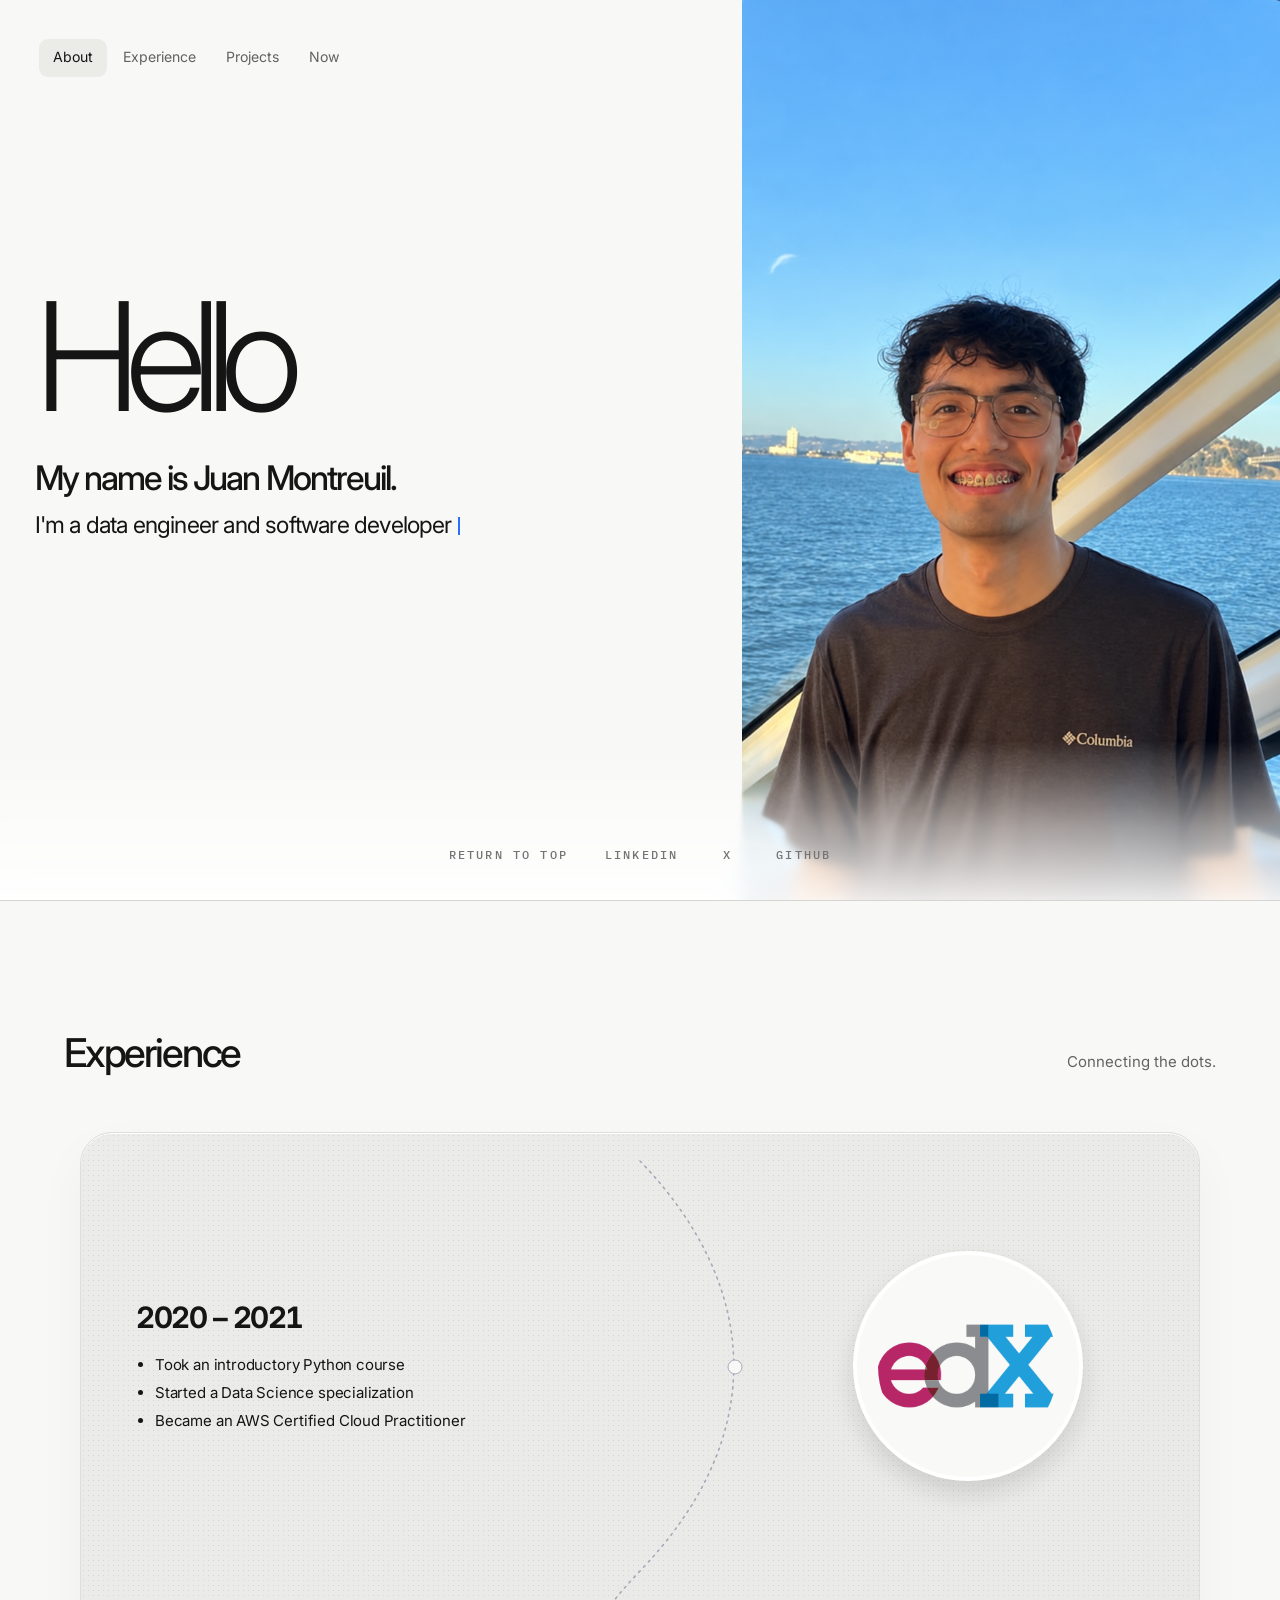
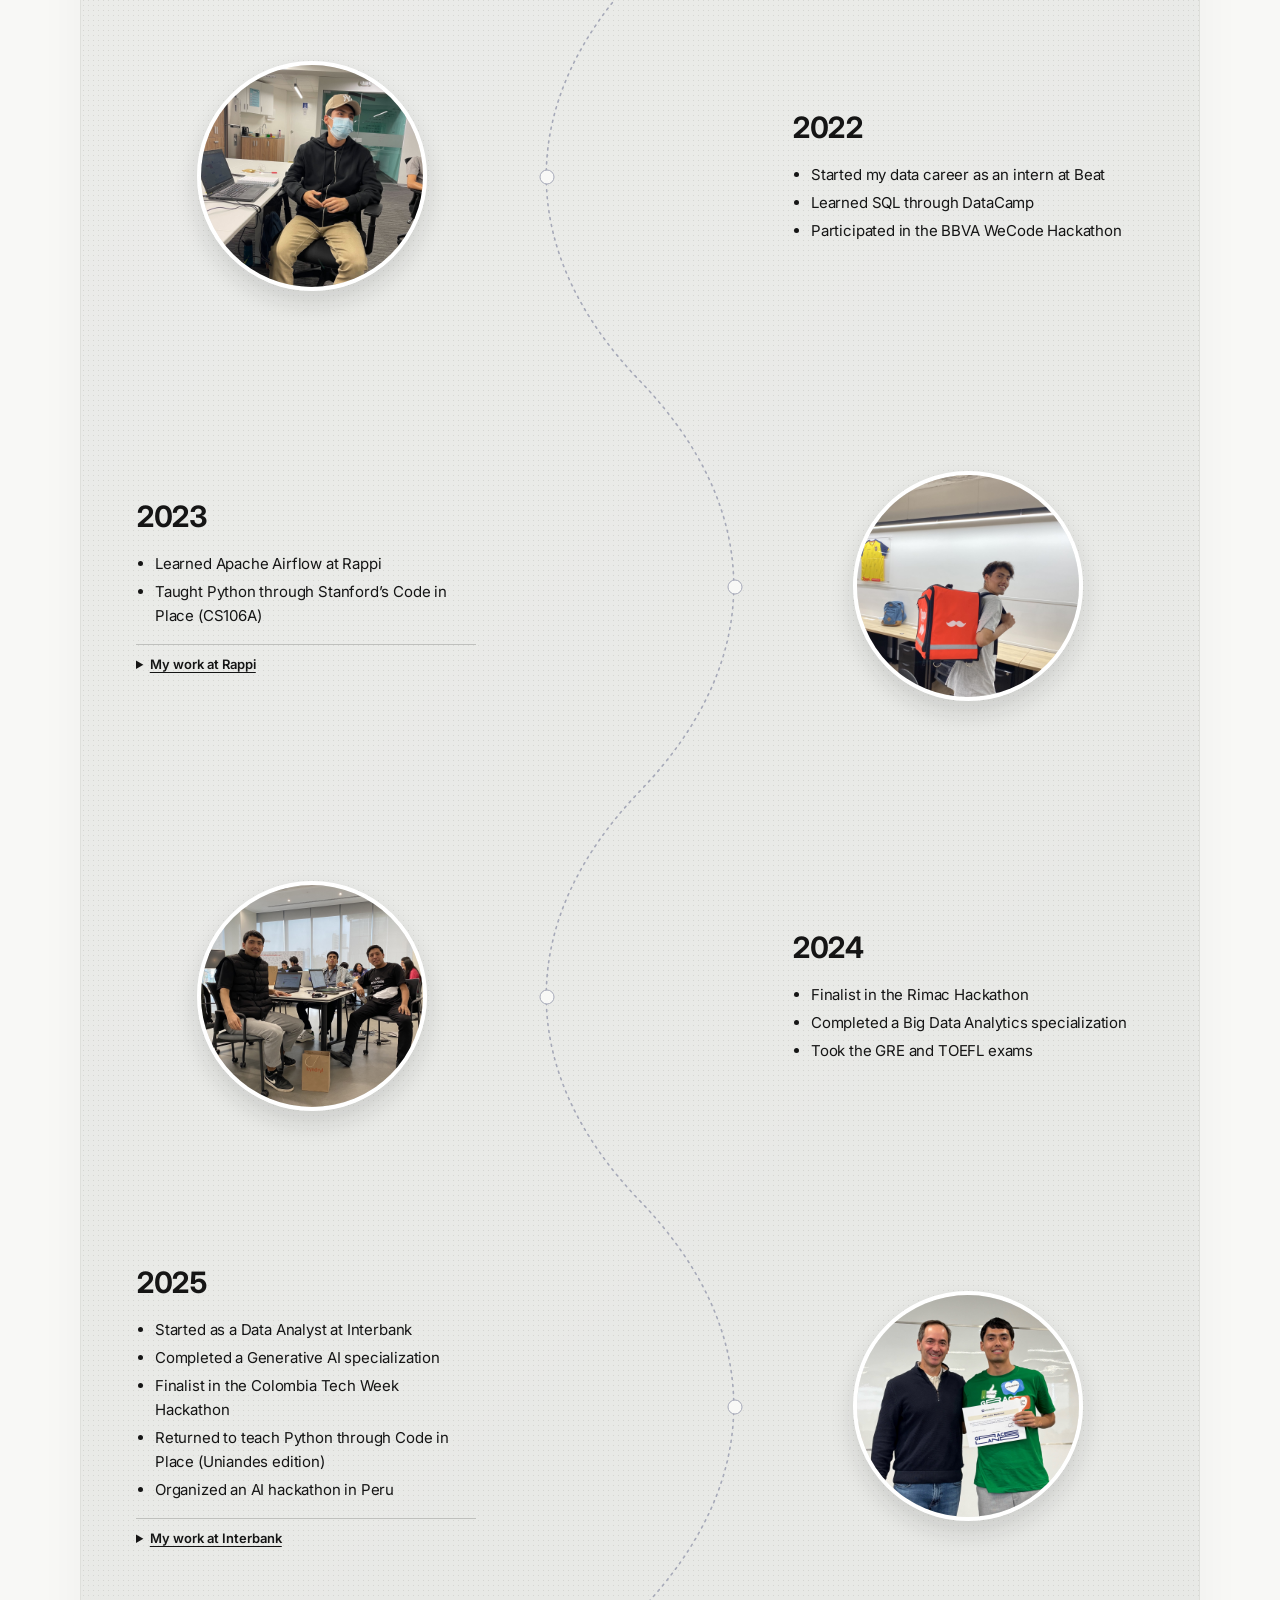
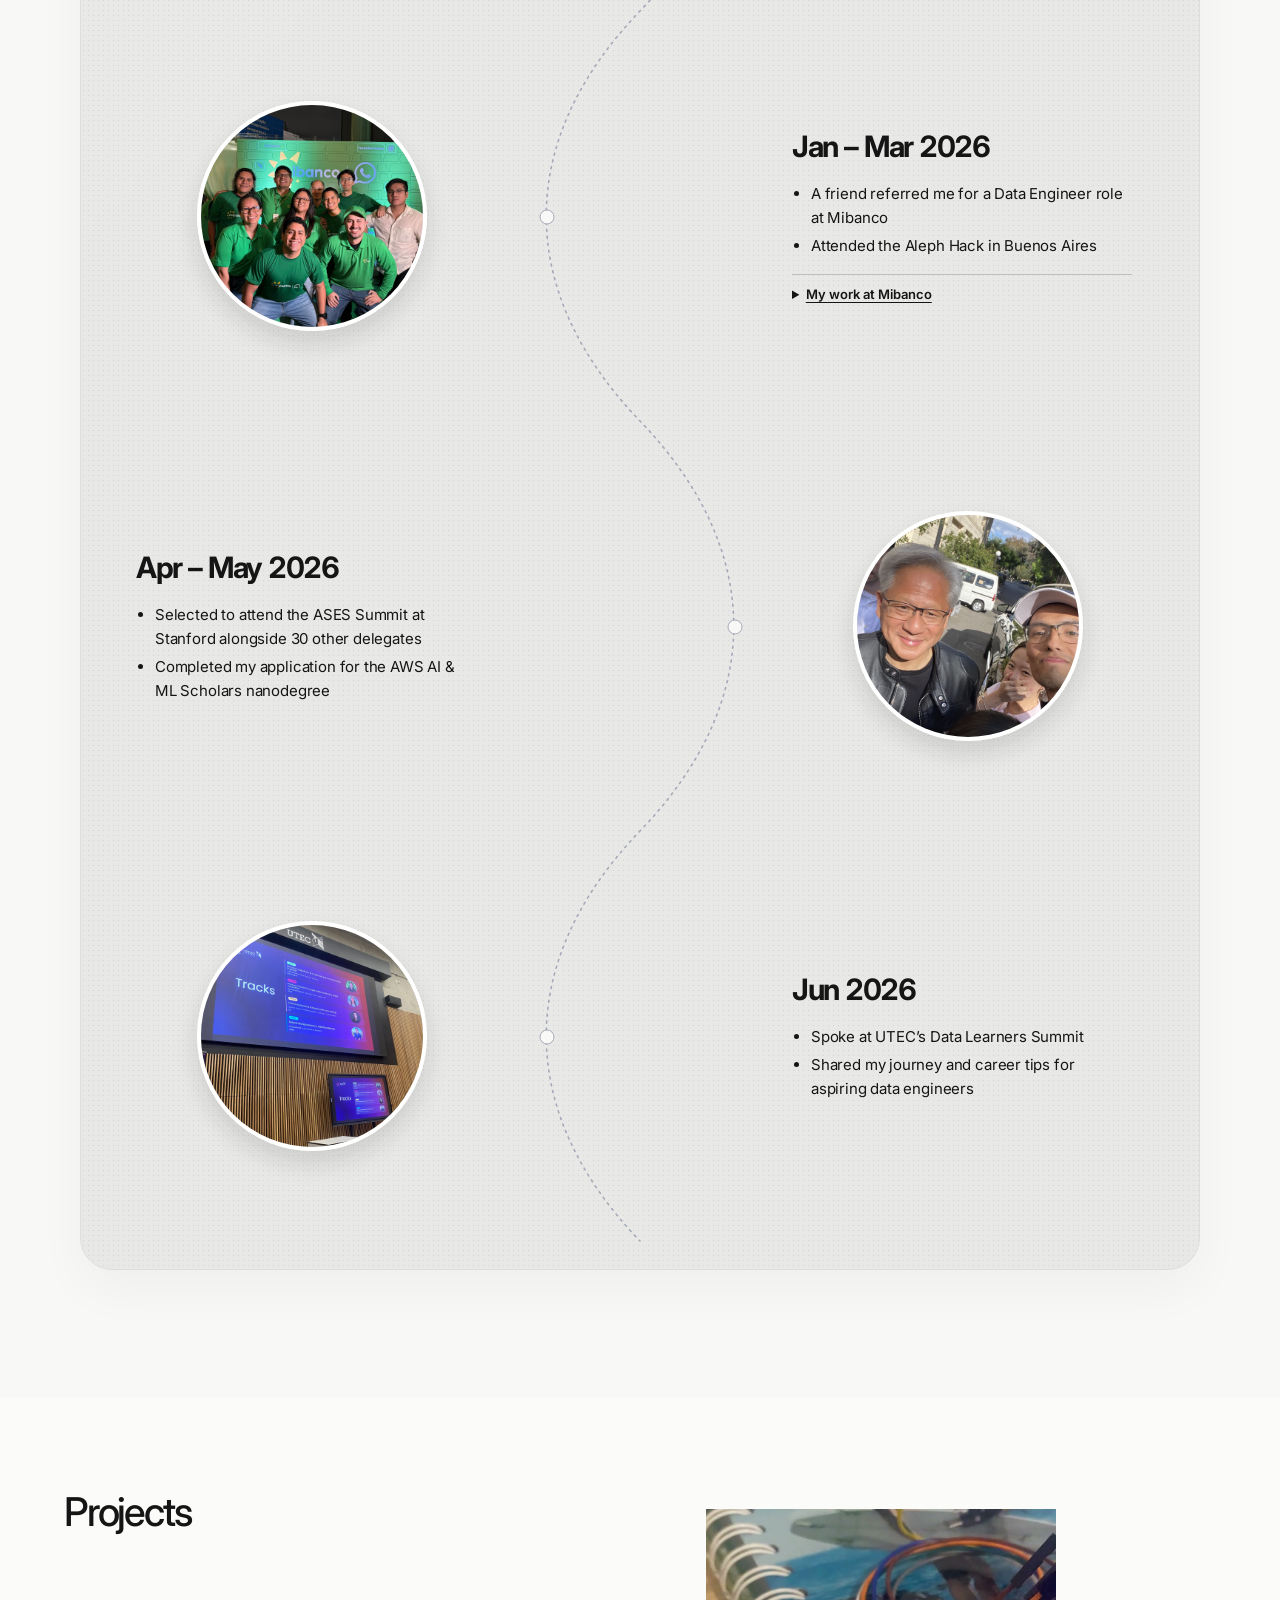
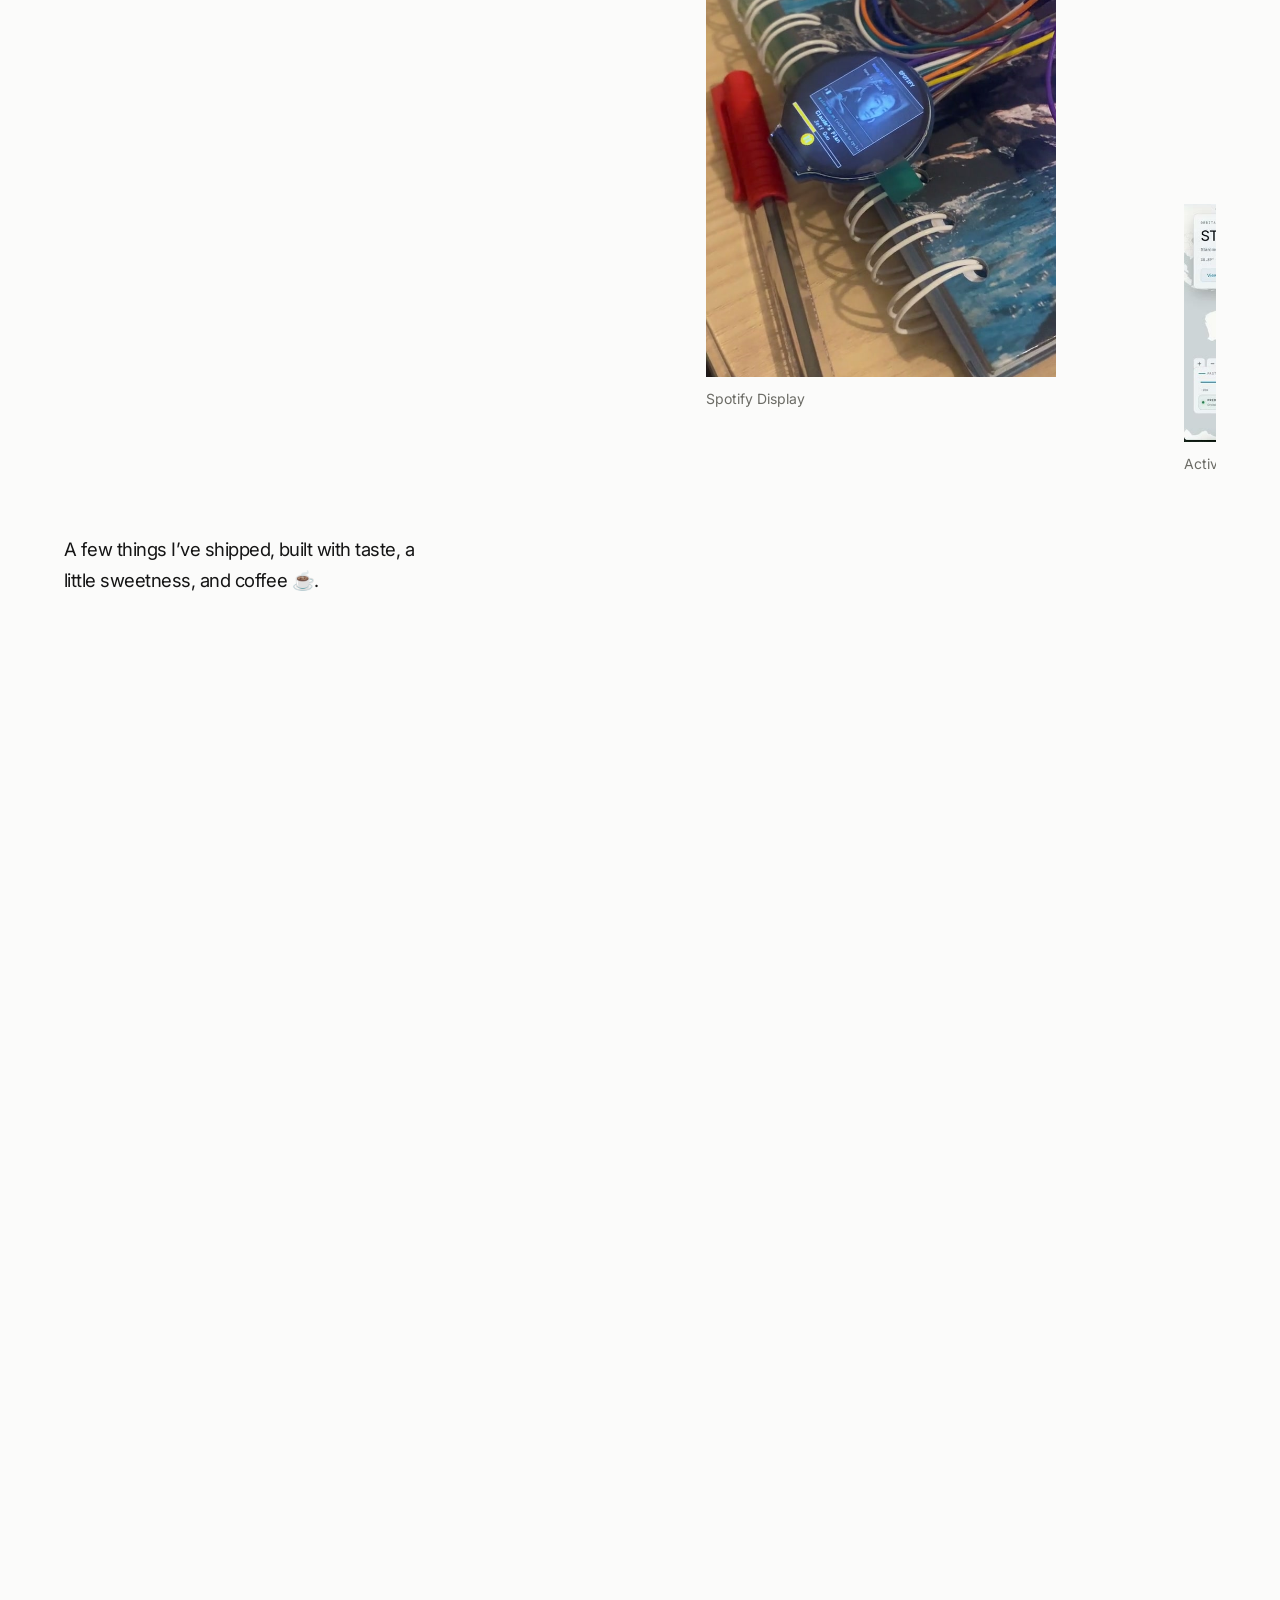
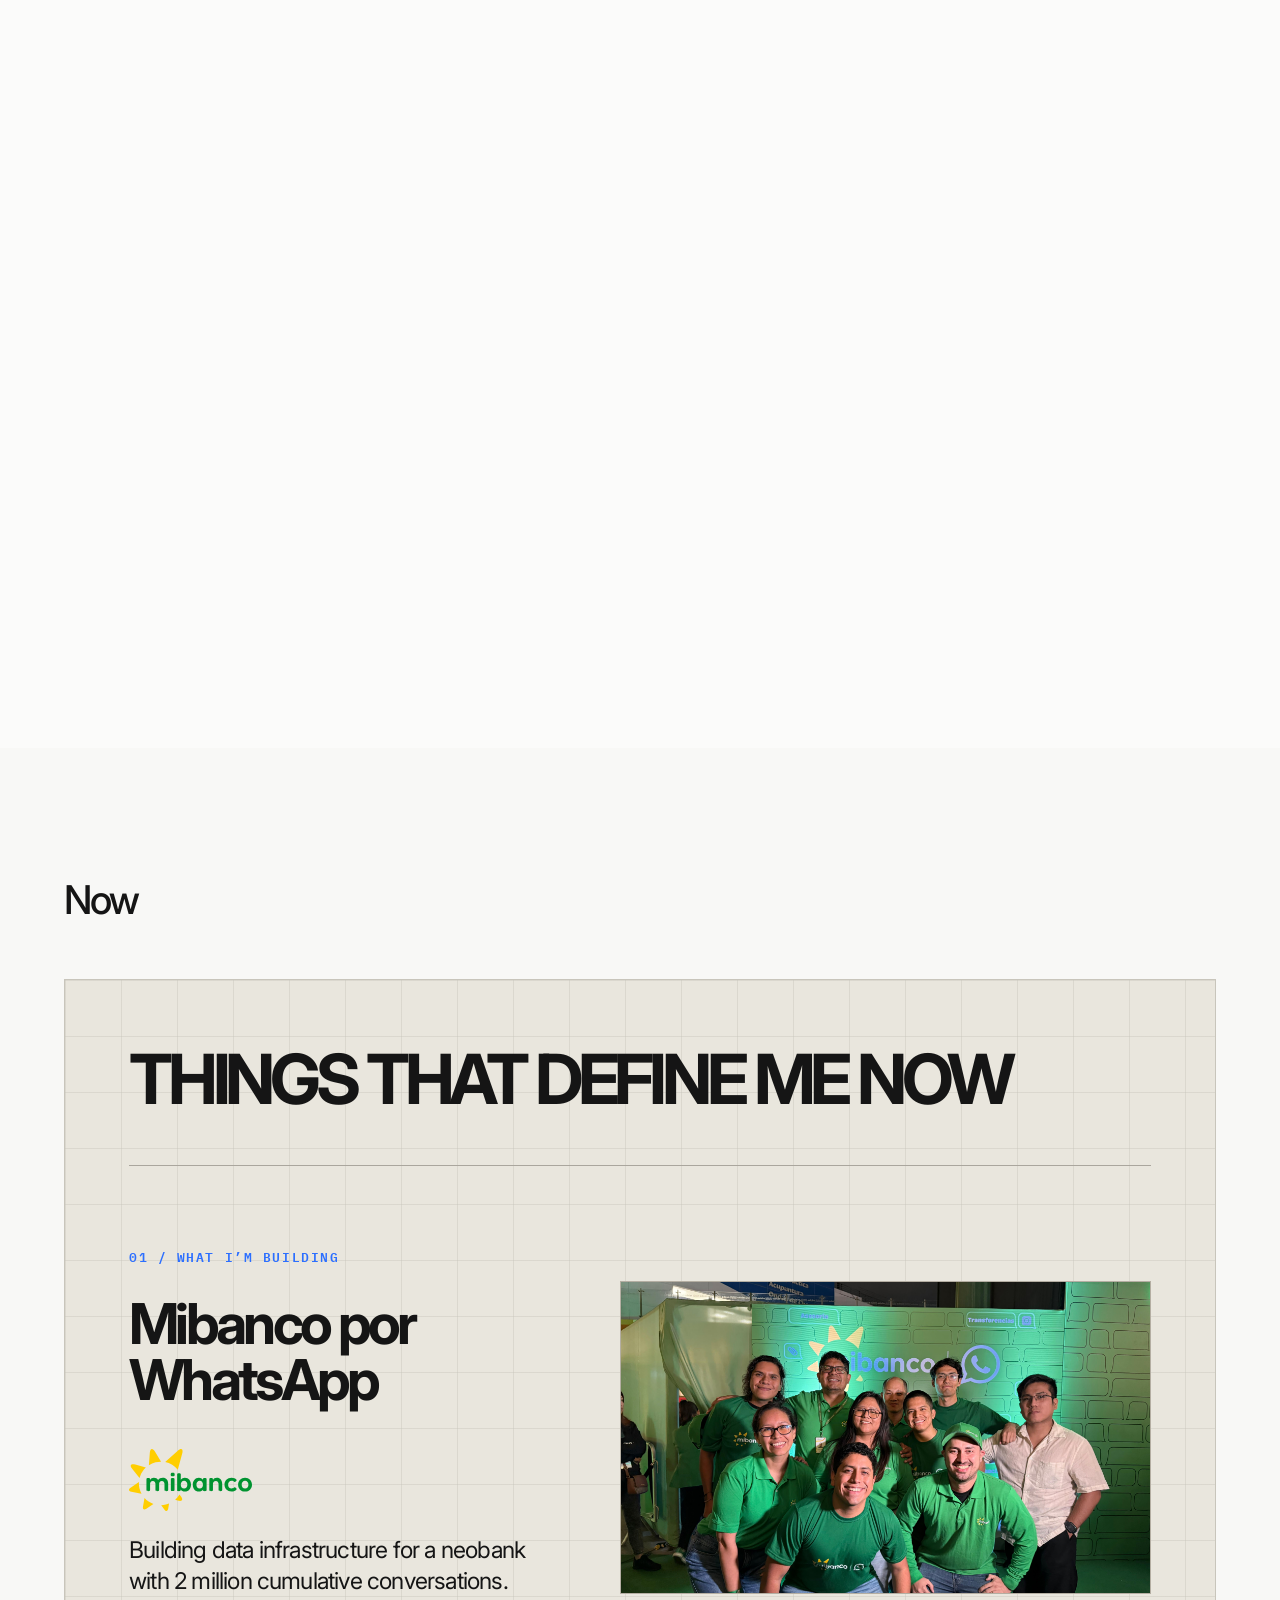
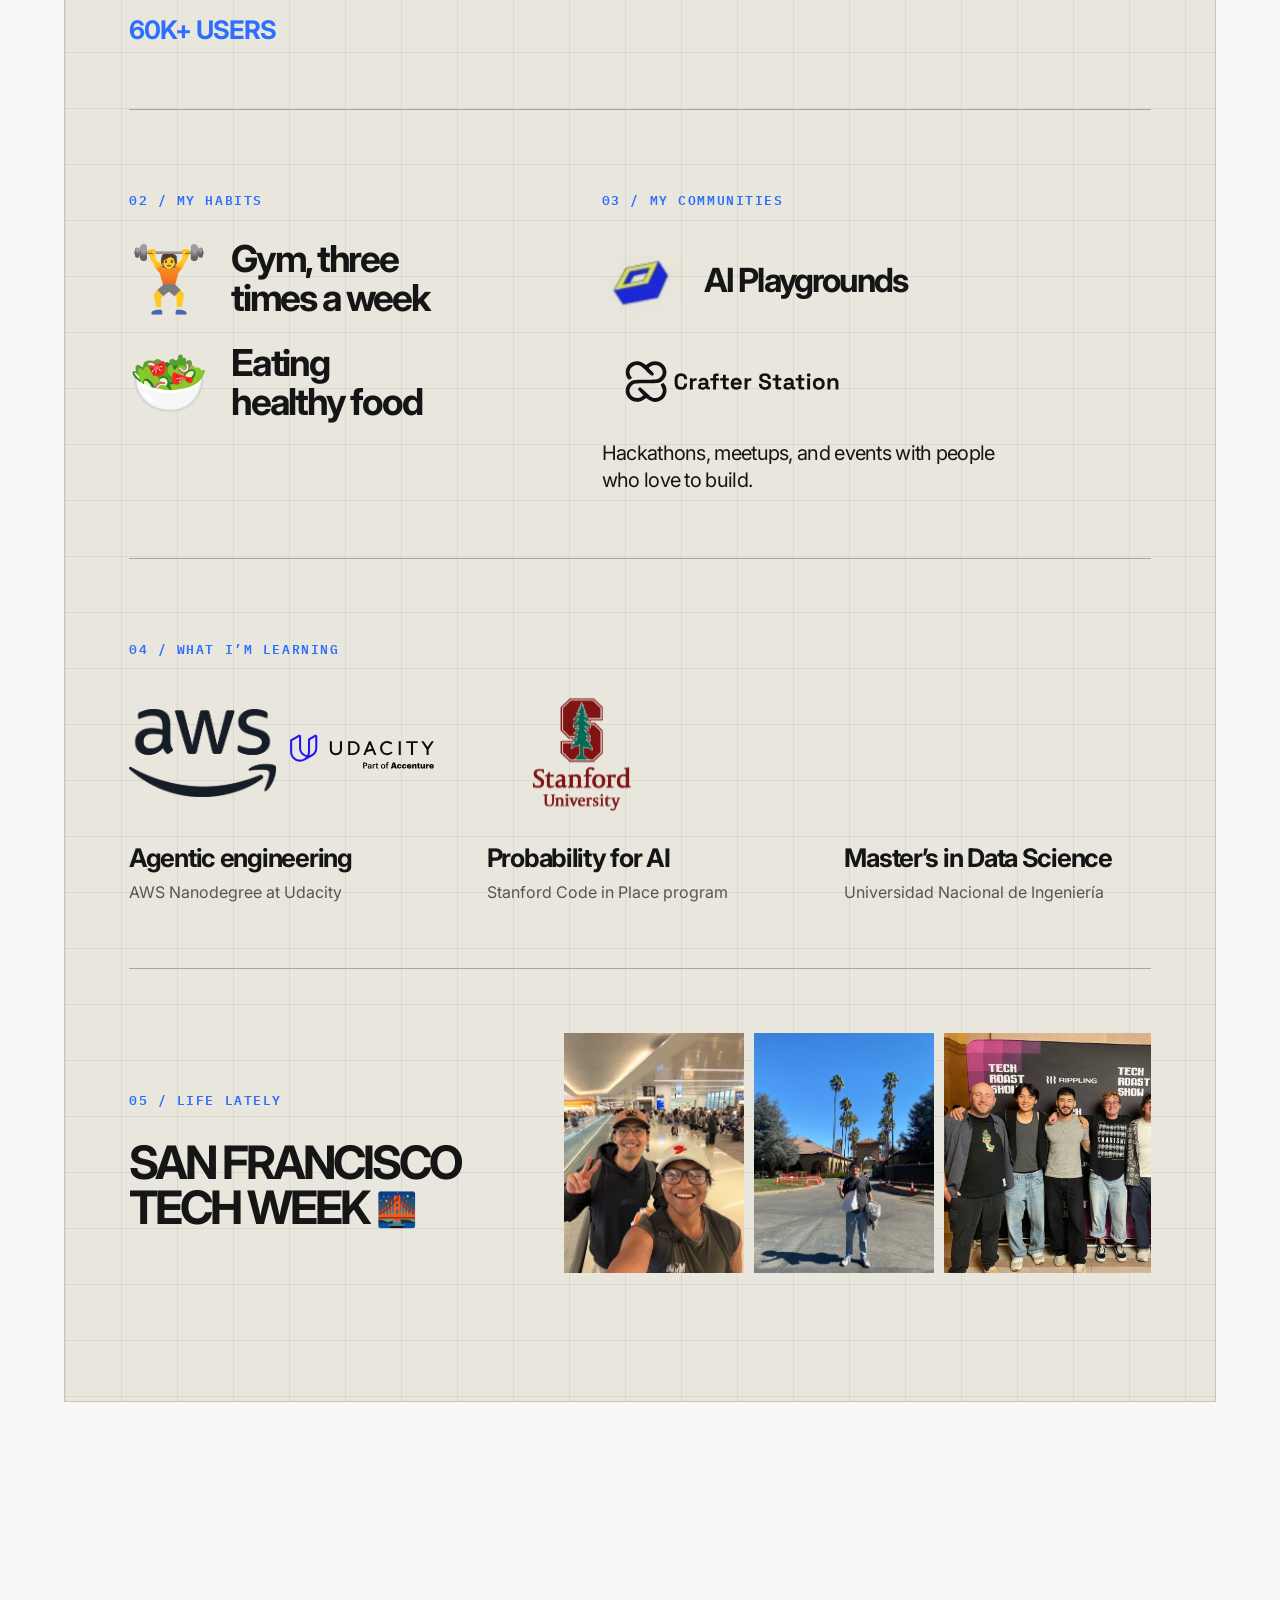
==== index.html @ bd361e70 "Complete portfolio About and project updates" ====
<!doctype html>
<html lang="en">
<head>
  <meta charset="utf-8">
  <meta name="viewport" content="width=device-width, initial-scale=1">
  <meta name="theme-color" content="#f8f8f6">
  <meta name="description" content="Juan Montreuil — data engineer and software developer. Experience, selected projects, and life lately.">
  <title>Juan Montreuil — Data Engineer & Software Developer</title>
  <link rel="icon" href="assets/hi.png" type="image/png">
  <link rel="preconnect" href="https://fonts.googleapis.com">
  <link rel="preconnect" href="https://fonts.gstatic.com" crossorigin>
  <link href="https://fonts.googleapis.com/css2?family=IBM+Plex+Mono:wght@400;500;600&family=Inter:wght@300;400;500;600;700&display=swap" rel="stylesheet">
  <link rel="stylesheet" href="styles.css">
  <script src="app.js" defer></script>
</head>
<body>
  <a class="skip-link" href="#experience">Skip to content</a>
  <main id="top">
    <section class="hero" id="about" aria-labelledby="hero-title">
      <div class="hero__content">
        <nav class="hero__nav" aria-label="Main navigation">
          <span class="hero__nav-pill" aria-hidden="true"></span>
          <a href="#about" aria-current="location">About</a><a href="#experience">Experience</a><a href="#projects">Projects</a><a href="#now">Now</a>
        </nav>
        <div class="hero__message">
          <h1 class="hero__hello hero__type" id="hero-title">Hello</h1>
          <p class="hero__name hero__type">My name is Juan Montreuil.</p>
          <p class="hero__description hero__type">I'm a data engineer and software developer experienced in building data infrastructure, pipelines, and agentic workflows. I obsess over the details in everything I make.</p>
        </div>
      </div>
      <div class="hero__portrait"><img src="assets/juan-about-photo-enhanced.png" width="1254" height="1254" alt="Juan smiling on a boat with the water behind him" fetchpriority="high"></div>
    </section>

    <section class="experience section-pad" id="experience" aria-labelledby="experience-title">
      <div class="section-heading"><h2 id="experience-title">Experience</h2><p>Connecting the dots.</p></div>
      <div class="timeline" id="timeline">
        <svg class="timeline__line" viewBox="0 0 280 3280" preserveAspectRatio="none" aria-hidden="true"><path class="timeline__route-dots" d="M 140 0 C 265 130 265 280 140 410 S 15 690 140 820 S 265 1100 140 1230 S 15 1510 140 1640 S 265 1920 140 2050 S 15 2330 140 2460 S 265 2740 140 2870 S 15 3150 140 3280"/><path class="timeline__route" pathLength="1" d="M 140 0 C 265 130 265 280 140 410 S 15 690 140 820 S 265 1100 140 1230 S 15 1510 140 1640 S 265 1920 140 2050 S 15 2330 140 2460 S 265 2740 140 2870 S 15 3150 140 3280"/></svg>
        <article class="timeline-item timeline-item--edx"><div class="timeline-item__copy"><p class="timeline-item__date">2020 – 2021</p><ul><li>Took an introductory Python course</li><li>Started a Data Science specialization</li><li>Became an AWS Certified Cloud Practitioner</li></ul></div><figure class="timeline-item__photo timeline-item__photo--logo"><img src="assets/timeline-2020-edx.png" width="512" height="512" alt="edX logo" loading="lazy" decoding="async"></figure></article>
        <article class="timeline-item timeline-item--beat"><div class="timeline-item__copy"><p class="timeline-item__date">2022</p><ul><li>Started my data career as an intern at Beat</li><li>Learned SQL through DataCamp</li><li>Participated in the BBVA WeCode Hackathon</li></ul></div><figure class="timeline-item__photo"><img src="assets/timeline-2022-beat.jpg" width="1200" height="1600" alt="Juan seated at the Beat office" loading="lazy" decoding="async"></figure></article>
        <article class="timeline-item"><div class="timeline-item__copy"><p class="timeline-item__date">2023</p><ul><li>Learned Apache Airflow at Rappi</li><li>Taught Python through Stanford’s Code in Place (CS106A)</li></ul><details class="timeline-item__detail"><summary>My work at Rappi</summary><p>Cut the Weekly Business Review metric update from about four hours to 30 minutes by restructuring dependencies and moving an Airflow DAG to a larger warehouse.</p><p>Automated daily Prime data processing for Data Science models reaching about one million users.</p></details></div><figure class="timeline-item__photo"><img src="assets/timeline-2023-rappi.jpg" width="1200" height="1600" alt="Juan trying on a Rappi delivery backpack" loading="lazy" decoding="async"></figure></article>
        <article class="timeline-item"><div class="timeline-item__copy"><p class="timeline-item__date">2024</p><ul><li>Finalist in the Rimac Hackathon</li><li>Completed a Big Data Analytics specialization</li><li>Took the GRE and TOEFL exams</li></ul></div><figure class="timeline-item__photo"><img src="assets/timeline-2024-rimac.jpg" width="1600" height="1200" alt="Juan and teammates at the Rimac hackathon" loading="lazy" decoding="async"></figure></article>
        <article class="timeline-item"><div class="timeline-item__copy"><p class="timeline-item__date">2025</p><ul><li>Started as a Data Analyst at Interbank</li><li>Completed a Generative AI specialization</li><li>Finalist in the Colombia Tech Week Hackathon</li><li>Returned to teach Python through Code in Place (Uniandes edition)</li><li>Organized an AI hackathon in Peru</li></ul><details class="timeline-item__detail"><summary>My work at Interbank</summary><p>Standardized demand matrix submissions from 16 law firms with Excel validation and Python checks, achieving 100% data accuracy.</p><p>Built the division’s first Power App for debtor visit reports, with Power Automate alerts tracking more than 34 monthly visits across five executives.</p></details></div><figure class="timeline-item__photo"><img src="assets/timeline-2025-interbank.jpg" width="1200" height="1600" alt="Juan receiving recognition at Interbank" loading="lazy" decoding="async"></figure></article>
        <article class="timeline-item"><div class="timeline-item__copy"><p class="timeline-item__date">Jan – Mar 2026</p><ul><li>A friend referred me for a Data Engineer role at Mibanco</li><li>Attended the Aleph Hack in Buenos Aires</li></ul><details class="timeline-item__detail"><summary>My work at Mibanco</summary><p>Migrated more than 10 data pipelines from AWS Lambda to AWS Glue ETL powered by Spark, improving scalability and execution time with automated schema discovery.</p><p>Automated CI/CD for three data science applications using GitHub Actions and Terraform: speech analytics for bot conversations, speech analytics for AWS Connect calls, and classification of outbound campaign feedback.</p></details></div><figure class="timeline-item__photo"><img src="assets/timeline-2026-mibanco.jpg" width="1600" height="1200" alt="Mibanco team at an event" loading="lazy" decoding="async"></figure></article>
        <article class="timeline-item"><div class="timeline-item__copy"><p class="timeline-item__date">Apr – May 2026</p><ul><li>Selected to attend the ASES Summit at Stanford alongside 30 other delegates</li><li>Completed my application for the AWS AI &amp; ML Scholars nanodegree</li></ul></div><figure class="timeline-item__photo"><img src="assets/timeline-2026-stanford.jpg" width="1200" height="1600" alt="Selfie during the Stanford ASES Summit" loading="lazy" decoding="async"></figure></article>
        <article class="timeline-item"><div class="timeline-item__copy"><p class="timeline-item__date">Jun 2026</p><ul><li>Spoke at UTEC’s Data Learners Summit</li><li>Shared my journey and career tips for aspiring data engineers</li></ul></div><figure class="timeline-item__photo"><img src="assets/timeline-2026-utec-speaker.jpg" width="1200" height="1600" alt="UTEC auditorium screen showing Juan’s Data Track talk" loading="lazy" decoding="async"></figure></article>
      </div>
    </section>
    <section class="projects" id="projects" aria-labelledby="projects-title">
      <div class="projects__sticky">
        <div class="projects__intro"><h2 id="projects-title">Projects</h2><p>A few things I’ve shipped, built with taste, a little sweetness, and coffee&nbsp;☕.</p></div>
        <div class="projects__viewport" aria-label="Selected projects, revealed as you scroll"><div class="projects__track">
          <article class="project project--first"><button class="project__image" type="button" aria-label="Read about the Spotify Display" aria-pressed="false"><video autoplay muted loop playsinline preload="metadata" poster="assets/project-esp32-display.jpg" aria-hidden="true"><source src="assets/project-hardware-demo.mp4" type="video/mp4"></video><span class="project__overlay"><span class="project__number">01</span><span>An ESP32 display uses the Spotify Web API to show album artwork, song, artist, and playback progress in real time. A physical button controls play and pause on the active device.</span><small>ESP32 · Spotify API · C++ · PlatformIO</small></span></button><p class="project__caption">Spotify Display</p></article>
          <article class="project project--second"><button class="project__image" type="button" aria-label="Read about the Active Satellite Guide" aria-pressed="false"><video autoplay muted loop playsinline preload="metadata" poster="assets/project-openspace-demo-poster.jpg" aria-hidden="true"><source src="assets/project-openspace-demo.mp4" type="video/mp4"></video><span class="project__overlay"><span class="project__number">02</span><span>An interactive guide to more than 16,000 active satellites, combining orbital data and mission details. Search a satellite and explore its estimated position and ground track.</span><small>Next.js · MapLibre · Supabase</small></span></button><p class="project__caption">Active Satellite Guide</p></article>
          <article class="project project--third"><button class="project__image" type="button" aria-label="Read about the SF Tech Week Vlog" aria-pressed="false"><video autoplay muted loop playsinline preload="metadata" poster="assets/project-sf-tech-week-vlog-poster.jpg" aria-hidden="true"><source src="assets/project-sf-tech-week-vlog.mp4" type="video/mp4"></video><span class="project__overlay"><span class="project__number">03</span><span>I directed Vizard Agent with prompts for the edits I wanted, then let it cut and assemble my SF Tech Week vlog.</span><small>Vizard Agent · DJI Action 4</small></span></button><p class="project__caption">SF Tech Week Vlog</p></article>
        </div></div>
      </div>
    </section>

    <section class="now section-pad" id="now" aria-labelledby="now-title">
      <div class="section-heading"><h2 id="now-title">Now</h2></div>
      <div class="now-editorial">
        <header class="now-editorial__header">
          <h3>Things that define me now</h3>
        </header>

        <div class="now-editorial__building now-editorial__chapter">
          <div class="now-editorial__building-copy">
            <h4 class="now-editorial__chapter-label">01 / What I’m Building</h4>
            <p class="now-editorial__feature-title">Mibanco por<br>WhatsApp</p>
            <img class="now-editorial__mibanco-logo" src="assets/mibanco.svg" width="220" height="78" alt="Mibanco logo" loading="lazy" decoding="async">
            <p class="now-editorial__body">Building data infrastructure for a neobank with 2 million cumulative conversations.</p>
            <p class="now-editorial__stat">60K+ users</p>
          </div>
          <figure class="now-editorial__team"><img src="assets/mibanco-team-event.jpg" width="4160" height="3120" alt="Juan with Mibanco colleagues at an event" loading="lazy" decoding="async"></figure>
        </div>

        <div class="now-editorial__middle now-editorial__chapter">
          <section class="now-editorial__habits" aria-labelledby="now-habits-title">
            <h4 class="now-editorial__chapter-label" id="now-habits-title">02 / My Habits</h4>
            <div class="now-editorial__habit"><span aria-hidden="true">🏋️</span><p>Gym, three times a week</p></div>
            <div class="now-editorial__habit"><span aria-hidden="true">🥗</span><p>Eating healthy food</p></div>
          </section>
          <section class="now-editorial__communities" aria-labelledby="now-communities-title">
            <h4 class="now-editorial__chapter-label" id="now-communities-title">03 / My Communities</h4>
            <div class="now-editorial__community-logos">
              <div class="now-editorial__community"><img src="assets/ai-playgrounds-logo.jpeg" width="100" height="100" alt="AI Playgrounds logo" loading="lazy" decoding="async"><span>AI Playgrounds</span></div>
              <img class="now-editorial__crafter-logo" src="assets/crafter-station.svg" width="305" height="92" alt="Crafter Station logo" loading="lazy" decoding="async">
            </div>
            <p class="now-editorial__body">Hackathons, meetups, and events with people who love to build.</p>
          </section>
        </div>

        <section class="now-editorial__learning now-editorial__chapter" aria-labelledby="now-learning-title">
          <h4 class="now-editorial__chapter-label" id="now-learning-title">04 / What I’m Learning</h4>
          <div class="now-editorial__learning-grid">
            <div class="now-editorial__learning-item">
              <div class="now-editorial__learning-logos"><img src="assets/aws-logo.png" width="1254" height="750" alt="AWS logo" loading="lazy" decoding="async"><img src="assets/udacity-logo.svg" width="144" height="40" alt="Udacity logo" loading="lazy" decoding="async"></div>
              <p class="now-editorial__learning-title">Agentic engineering</p>
              <p>AWS Nanodegree at Udacity</p>
            </div>
            <div class="now-editorial__learning-item">
              <div class="now-editorial__learning-logos"><img class="now-editorial__stanford-logo" src="assets/stanford-university-logo.jpg" width="3000" height="1687" alt="Stanford University logo" loading="lazy" decoding="async"></div>
              <p class="now-editorial__learning-title">Probability for AI</p>
              <p>Stanford Code in Place program</p>
            </div>
            <div class="now-editorial__learning-item">
              <div class="now-editorial__learning-logos"><img class="now-editorial__uni-logo" src="assets/uni-logo.png" width="1200" height="1509" alt="Universidad Nacional de Ingeniería logo" loading="lazy" decoding="async"></div>
              <p class="now-editorial__learning-title">Master’s in Data Science</p>
              <p>Universidad Nacional de Ingeniería</p>
            </div>
          </div>
        </section>

        <section class="now-editorial__lately now-editorial__chapter" aria-labelledby="now-lately-title">
          <div><h4 class="now-editorial__chapter-label" id="now-lately-title">05 / Life Lately</h4><p class="now-editorial__feature-title">San Francisco<br><span class="now-editorial__tech-week">Tech Week <span aria-hidden="true">🌉</span></span></p></div>
          <div class="life-marquee" role="region" aria-label="San Francisco Tech Week photo carousel">
            <div class="life-marquee__viewport">
              <div class="life-marquee__track">
                <div class="life-marquee__group">
                  <div class="life-marquee__card"><img src="assets/sf-tech-week-2455.jpg" width="750" height="1000" alt="Juan and a friend at the airport before San Francisco Tech Week" loading="lazy" decoding="async"></div>
                  <div class="life-marquee__card"><img src="assets/sf-tech-week-2390.jpg" width="750" height="1000" alt="Juan on the Stanford campus beneath palm trees" loading="lazy" decoding="async"></div>
                  <div class="life-marquee__card life-marquee__card--wide"><img src="assets/sf-tech-week-0775.jpg" width="1000" height="750" alt="Juan and friends at the Tech Roast Show" loading="lazy" decoding="async"></div>
                  <div class="life-marquee__card"><img src="assets/sf-tech-week-0790.jpg" width="750" height="1000" alt="Juan and friends with a humanoid robot in San Francisco" loading="lazy" decoding="async"></div>
                  <div class="life-marquee__card"><img src="assets/sf-tech-week-2369.jpg" width="750" height="1000" alt="Juan with a friend at a tech event" loading="lazy" decoding="async"></div>
                  <div class="life-marquee__card life-marquee__card--wide"><img src="assets/sf-tech-week-268d750c.jpg" width="1000" height="749" alt="Juan with a friend at a San Francisco gathering" loading="lazy" decoding="async"></div>
                  <div class="life-marquee__card life-marquee__card--wide"><img src="assets/sf-tech-week-2284.jpg" width="1000" height="750" alt="Juan with a friend on a sunny street" loading="lazy" decoding="async"></div>
                  <div class="life-marquee__card"><img src="assets/sf-tech-week-2336.jpg" width="750" height="1000" alt="Juan standing beneath the Golden Gate Bridge" loading="lazy" decoding="async"></div>
                  <div class="life-marquee__card"><img src="assets/sf-tech-week-2332.jpg" width="750" height="1000" alt="The Golden Gate Bridge seen from the water" loading="lazy" decoding="async"></div>
                </div>
              </div>
            </div>
          </div>
        </section>
      </div>
    </section>

  </main>
  <div class="footer-veil" aria-hidden="true">
    <div class="footer-veil__layer" style="--blur: 0.6px; --fade: 0%; --solid: 8%"></div>
    <div class="footer-veil__layer" style="--blur: 1.5px; --fade: 20%; --solid: 45%"></div>
    <div class="footer-veil__layer" style="--blur: 3px; --fade: 40%; --solid: 65%"></div>
    <div class="footer-veil__layer" style="--blur: 6px; --fade: 58%; --solid: 80%"></div>
    <div class="footer-veil__layer" style="--blur: 12px; --fade: 75%; --solid: 92%"></div>
  </div>
  <footer class="site-footer">
    <nav class="site-footer__nav" aria-label="Footer">
      <button class="site-footer__link" id="return-to-top" type="button" aria-label="Return to top"><span>Return to top</span></button>
      <a class="site-footer__link" href="https://www.linkedin.com/in/juan-montreuil/" target="_blank" rel="noreferrer noopener"><span>LinkedIn</span></a>
      <a class="site-footer__link" href="https://x.com/yeiyeiai" target="_blank" rel="noreferrer noopener"><span>X</span></a>
      <a class="site-footer__link" href="https://github.com/JuanMontreuil08" target="_blank" rel="noreferrer noopener"><span>GitHub</span></a>
    </nav>
  </footer>
</body>
</html>
---- styles.css ----
:root{--paper:#f8f8f6;--ink:#151515;--muted:#64645f;--line:#d5d5d0;--blue:#174be8;--grid:#e7e3d7;font-family:Inter,Arial,sans-serif;color:var(--ink);background:var(--paper)}
*{box-sizing:border-box}html{scroll-behavior:smooth}body{margin:0;min-width:320px}button,a{touch-action:manipulation}a{color:inherit;text-decoration:none}a:hover{text-decoration:underline;text-underline-offset:3px}a:focus-visible,button:focus-visible{outline:3px solid var(--blue);outline-offset:4px}img{display:block;max-width:100%}h1,h2,h3,p,figure{margin:0}h2{font-size:clamp(2rem,3.1vw,3.4rem);font-weight:500;letter-spacing:-.055em}section,footer{scroll-margin-top:1rem}.skip-link{position:fixed;z-index:100;top:-100px;left:16px;padding:12px 18px;background:#fff}.skip-link:focus{top:16px}.section-pad{padding:clamp(80px,10vw,160px) clamp(22px,5vw,90px)}
.hero{min-height:100svh;display:grid;grid-template-columns:58% 42%;border-bottom:1px solid var(--line);overflow:hidden}.hero__content{min-height:100svh;display:flex;flex-direction:column;justify-content:space-between;padding:clamp(22px,2.7vw,44px);background:var(--paper)}.hero__first,.hero__last{font-size:clamp(6rem,13.2vw,15rem);font-weight:700;line-height:.8;letter-spacing:-.09em;white-space:nowrap}.hero__first{margin-left:-.055em}.hero__last{font-size:clamp(4.25rem,8vw,10rem);letter-spacing:-.085em;margin-left:-.045em}.hero__middle{display:grid;grid-template-columns:minmax(130px,35%) minmax(0,1fr);align-items:start;gap:clamp(18px,3vw,54px);padding:3rem 0}.hero__nav{display:flex;flex-direction:column;align-items:flex-start;gap:5px;font-size:clamp(14px,1.2vw,20px);line-height:1.35}.hero__intro{max-width:440px;font-size:clamp(16px,1.3vw,21px);line-height:1.58;letter-spacing:-.03em;text-wrap:pretty}.hero__eyebrow{font-family:'IBM Plex Mono',monospace;font-size:12px;letter-spacing:.06em;text-transform:uppercase;margin:0 0 16px}.hero__portrait{position:relative;overflow:hidden}.hero__portrait img{width:100%;height:100%;object-fit:cover;object-position:center center}
.section-heading{display:flex;align-items:baseline;justify-content:space-between;gap:28px;margin:0 auto 55px;max-width:1440px}.section-heading p{max-width:380px;color:var(--muted);line-height:1.55;font-size:15px}.experience{background:var(--paper)}.timeline{position:relative;max-width:1120px;margin:auto;padding:28px 55px;background-color:#e8e9e6;background-image:radial-gradient(#aeb0aa55 .5px,transparent .6px),linear-gradient(135deg,#ffffff28,transparent 60%);background-size:5px 5px,100% 100%;border:1px solid #dedfdb;border-radius:32px;box-shadow:0 20px 50px #1d211d0a,inset 0 1px 0 #fff}.timeline__line{position:absolute;z-index:0;width:280px;height:calc(100% - 56px);top:28px;left:calc(50% - 140px);overflow:visible;pointer-events:none}.timeline__route{fill:none;stroke:var(--blue);stroke-width:5;stroke-linecap:round;stroke-linejoin:round;stroke-dasharray:1;stroke-dashoffset:0}.timeline-item{position:relative;z-index:1;min-height:410px;display:grid;grid-template-columns:minmax(0,1fr) 280px minmax(0,1fr);align-items:center;gap:12px}.timeline-item__copy{grid-column:1;max-width:340px;padding:18px 0}.timeline-item__date{font-size:clamp(24px,2.3vw,35px);font-weight:700;letter-spacing:-.05em;font-variant-numeric:tabular-nums}.timeline-item ul{margin:0;padding-left:19px;font-size:15px;line-height:1.6;letter-spacing:-.012em}.timeline-item li+li{margin-top:4px}.timeline-item__photo{grid-column:3;position:relative;width:clamp(190px,18vw,245px);aspect-ratio:1;margin:auto}.timeline-item__photo img{height:100%;width:100%;object-fit:cover;border-radius:50%;border:4px solid #fff;box-shadow:0 12px 24px #16161621}.timeline-item__photo--logo img{object-fit:contain;padding:21px;background:#f9f9f8}.timeline-item:nth-of-type(even) .timeline-item__copy{grid-column:3;grid-row:1}.timeline-item:nth-of-type(even) .timeline-item__photo{grid-column:1;grid-row:1}
.projects{--travel:1200px;position:relative;height:calc(100svh + var(--travel));background:#fbfbfa}.projects__sticky{height:100svh;position:sticky;top:0;display:grid;grid-template-columns:35% 65%;align-items:center;overflow:hidden;padding:clamp(28px,5vw,88px)}.projects__intro{align-self:stretch;display:flex;flex-direction:column;justify-content:space-between;padding:clamp(16px,2vw,34px) 24px clamp(16px,3vw,52px) 0}.projects__intro h2{margin-bottom:auto}.projects__intro>p{max-width:360px;font-size:clamp(17px,1.45vw,22px);line-height:1.65;letter-spacing:-.028em}.projects__hint span{font-size:22px;margin-left:10px}.projects__viewport{height:100%;min-width:0;overflow:hidden;display:flex;align-items:center}.projects__track{display:flex;align-items:center;gap:clamp(80px,10vw,190px);width:max-content;will-change:transform;padding:0 10vw 0 7vw}.project{flex:none;width:clamp(390px,39vw,570px)}.project--first{transform:translateY(-10vh)}.project--second{transform:translateY(10vh)}.project__image{position:relative;display:block;width:100%;height:clamp(330px,52vh,540px);border:0;padding:0;overflow:hidden;background:#e5e4e1;text-align:left;cursor:pointer}.project--first .project__image{width:70%;margin-left:auto}.project__image>:is(img,video){width:100%;height:100%;object-fit:cover;transition:transform 400ms cubic-bezier(.645,.045,.355,1),opacity 200ms ease}.project__overlay{position:absolute;inset:0;display:flex;flex-direction:column;justify-content:center;gap:19px;padding:clamp(24px,3vw,48px);background:#090909;color:#fff;opacity:0;transition:opacity 180ms ease}.project__overlay strong{font-size:clamp(26px,2.6vw,42px);font-weight:500;line-height:1.1;letter-spacing:-.05em}.project__overlay>span:not(.project__number){font-size:15px;line-height:1.55;max-width:440px}.project__overlay small,.project__number{font:500 11px/1.5 'IBM Plex Mono',monospace;letter-spacing:.04em}.project__number{position:absolute;top:28px}.project__overlay small{position:absolute;bottom:26px;color:#c3c3c3}.project__image:is(:hover,:focus-visible,.is-active) .project__overlay{opacity:1}.project__image:is(:hover,:focus-visible,.is-active)>:is(img,video){transform:scale(1.025)}.project__caption{color:#6b6b65;margin:13px 0 0;font-size:14px}
.now{background:var(--paper)}

@media(max-width:900px){.hero{grid-template-columns:55% 45%}.hero__first{font-size:clamp(5rem,12vw,8rem)}.hero__last{font-size:clamp(3.4rem,7.4vw,6rem)}.hero__middle{display:block}.hero__nav{margin-bottom:40px}.timeline{padding:24px}.timeline-item{grid-template-columns:minmax(0,1fr) 160px minmax(0,1fr);min-height:370px}.timeline__line{width:160px;left:calc(50% - 80px)}.timeline-item__photo{width:170px}.projects__sticky{grid-template-columns:32% 68%}.projects__intro>p{font-size:16px}}
@media(max-width:650px){.section-pad{padding:68px 18px}.section-heading{display:block;margin-bottom:30px}.section-heading p{margin-top:14px;font-size:14px}.hero{display:flex;flex-direction:column;min-height:0}.hero__content{min-height:530px;padding:22px}.hero__first{font-size:clamp(5.2rem,22vw,9rem)}.hero__last{font-size:clamp(2.95rem,13vw,5.5rem)}.hero__middle{padding:28px 0}.hero__nav{display:grid;grid-template-columns:repeat(3,max-content);gap:10px 20px;margin-bottom:30px;font-size:13px}.hero__intro{font-size:16px;max-width:330px}.hero__portrait{height:470px}.hero__portrait img{object-position:center 44%}.timeline{padding:20px 16px 28px;border-radius:20px}.timeline__line{width:72px;left:8px;top:25px;height:calc(100% - 50px)}.timeline-item{display:flex;flex-direction:column;align-items:flex-start;justify-content:center;min-height:450px;gap:20px;padding-left:84px}.timeline-item__copy{padding:0;max-width:100%;order:2}.timeline-item__photo{order:1;margin:0;width:160px}.timeline-item:nth-of-type(even) .timeline-item__copy,.timeline-item:nth-of-type(even) .timeline-item__photo{grid-column:auto;grid-row:auto}.timeline-item__date{font-size:26px}.timeline-item ul{font-size:14px}.projects{height:auto!important}.projects__sticky{height:auto;position:static;display:block;padding:70px 18px}.projects__intro{display:block;padding:0}.projects__intro h2{margin:0 0 28px}.projects__intro>p{max-width:420px}.projects__viewport{height:auto;overflow:visible}.projects__track{display:grid;gap:90px;width:100%;padding:0;transform:none!important}.project{width:100%;transform:none}.project--first .project__image{width:76%}.project__image{height:clamp(330px,90vw,500px)}.project--second{width:90%;margin-left:auto}.project__overlay{padding:24px}.project__overlay>span:not(.project__number){font-size:14px}}
@media(prefers-reduced-motion:reduce){html{scroll-behavior:auto}.timeline__route{stroke-dashoffset:0!important}.project__image>:is(img,video),.project__overlay{transition:none}.projects__track{transform:none!important;will-change:auto}.projects{height:auto!important}.projects__sticky{position:static;height:auto;display:block}.projects__intro{display:block;padding:0;margin-bottom:40px}.projects__viewport{height:auto;overflow:visible}.projects__track{display:grid;grid-template-columns:repeat(2,minmax(0,1fr));gap:35px;width:100%;padding:0}.project,.project--first,.project--second{width:100%;transform:none}.project--first .project__image{width:100%}}
.timeline-item__detail{margin-top:16px;border-top:1px solid #bfc0bd;padding-top:10px;font-size:13px;line-height:1.5}
.timeline-item__detail summary{width:max-content;max-width:100%;cursor:pointer;font-weight:600;text-decoration:underline;text-underline-offset:3px}
.timeline-item__detail summary:hover{color:#164ae7}
.timeline-item__detail summary:focus-visible{outline:2px solid #164ae7;outline-offset:4px}
.timeline-item__detail p{margin:10px 0 0;color:#444}
.timeline-item__detail p+p{margin-top:18px}
.timeline-item__date{margin-bottom:18px}
.project--first .project__image>:is(img,video){transform:scale(1.08)}
.project--first .project__image:is(:hover,:focus-visible,.is-active)>:is(img,video){transform:scale(1.11)}
.project--second .project__image{height:auto;aspect-ratio:2.1}
.project--second .project__image>:is(img,video){object-position:center 72%;transform:scale(1)}
.project--second .project__image:is(:hover,:focus-visible,.is-active)>:is(img,video){transform:scale(1.025)}
.project--third{transform:translateY(-8vh)}
.project--third .project__image{width:72%;margin-left:auto}
.project--third .project__image>video{object-position:center 38%}
.project__overlay>span:not(.project__number){font-size:clamp(17px,1.6vw,23px);line-height:1.5;letter-spacing:-.025em}
@media(prefers-reduced-motion:reduce){
  .project--first .project__image:is(:hover,:focus-visible,.is-active)>:is(img,video){transform:scale(1.08)}
  .project--second .project__image:is(:hover,:focus-visible,.is-active)>:is(img,video){transform:scale(1)}
  .project--third{transform:none}
  .project--third .project__image{width:100%;margin:0}
  .project--third .project__image:is(:hover,:focus-visible,.is-active)>video{transform:none}
}
@media(max-width:650px){
  .project--second .project__image{height:340px;aspect-ratio:auto}
  .project--second .project__image>:is(img,video){object-position:center 70%;transform:scale(1.3)}
  .project--second .project__image:is(:hover,:focus-visible,.is-active)>:is(img,video){transform:scale(1.33)}
  .project__overlay>span:not(.project__number){font-size:16px;line-height:1.4}
}
@media(max-width:650px) and (prefers-reduced-motion:reduce){
  .project--second .project__image:is(:hover,:focus-visible,.is-active)>:is(img,video){transform:scale(1.3)}
}

/* One type system: Inter for reading and headings, IBM Plex Mono for compact labels. */
:root{--blue:#2c6fff;--route-dots:#a6a9b8}
.timeline__route-dots{fill:none;stroke:var(--route-dots);stroke-width:1.6;stroke-dasharray:2 5;stroke-linecap:round}
.timeline__route{stroke:var(--blue);stroke-width:2;stroke-dashoffset:1;filter:drop-shadow(0 0 3px #2c6fff33)}
.timeline__marker{position:absolute;z-index:2;width:15px;height:15px;border:1px solid #a6a9b8;border-radius:50%;background:#f8f8f6;transform:translate(-50%,-50%);pointer-events:none;transition:border-color 220ms ease,background-color 220ms ease,box-shadow 220ms ease}
.timeline__marker::before{content:"";position:absolute;inset:-21px;border-radius:50%;background:radial-gradient(circle,#2c6fff3d 0%,#2c6fff2e 38%,#2c6fff17 60%,transparent 78%);opacity:0;transform:scale(.5);pointer-events:none}
.timeline__marker.is-lit{border-color:var(--blue);background:var(--blue);box-shadow:0 0 0 4px #2c6fff20}
.timeline__marker.is-lit::after{content:"";position:absolute;inset:4px;border-radius:50%;background:#fff}
.timeline__marker.is-current{box-shadow:0 0 0 7px #2c6fff42,0 0 22px 8px #2c6fff42}
.timeline__marker.is-current::before{opacity:1;transform:scale(1);animation:milestone-burst 550ms cubic-bezier(.215,.61,.355,1) both}
@keyframes milestone-burst{from{opacity:0;transform:scale(.5)}55%{opacity:1;transform:scale(1.3)}to{opacity:1;transform:scale(1)}}
.timeline-item.is-lit li::marker{color:var(--blue)}


/* Original floating social bar and layered blur veil. */
.now.section-pad{padding-bottom:clamp(180px,16vw,240px)}
.site-footer,.footer-veil{--footer-muted:#747474;--footer-ink:#5c5b5b;--footer-pill:#f2f0f0;--footer-tint:255 255 255}
.site-footer{position:fixed;inset:auto 0 0;z-index:11;padding:16px 24px calc(23px + env(safe-area-inset-bottom,0px));pointer-events:none}
.site-footer__nav{display:flex;flex-wrap:wrap;justify-content:center;align-items:center;gap:8px 17px}
.site-footer__link{pointer-events:auto;display:inline-flex;justify-content:center;align-items:center;min-height:44px;min-width:44px;padding:2px 10px;border:0;border-radius:999px;background:transparent;color:var(--footer-muted);font:500 12px/1.8 'IBM Plex Mono',ui-monospace,monospace;letter-spacing:2.16px;text-transform:uppercase;text-decoration:none;cursor:pointer;touch-action:manipulation;transition:color 160ms cubic-bezier(.23,1,.32,1),background-color 160ms cubic-bezier(.23,1,.32,1)}
.site-footer__link span{display:inline-block;transition:transform 160ms cubic-bezier(.23,1,.32,1)}
.site-footer__link:focus-visible{color:var(--footer-ink);background:var(--footer-pill);outline:2px solid var(--footer-ink);outline-offset:3px}
.site-footer__link:focus-visible span{transform:scale(1.05)}
@media(hover:hover) and (pointer:fine){.site-footer__link:hover{color:var(--footer-ink);background:var(--footer-pill);text-decoration:none}.site-footer__link:hover span{transform:scale(1.05)}}
.footer-veil{position:fixed;inset:auto 0 0;height:160px;z-index:10;pointer-events:none}
.footer-veil__layer{position:absolute;inset:0;-webkit-backdrop-filter:blur(var(--blur));backdrop-filter:blur(var(--blur));-webkit-mask-image:linear-gradient(to bottom,transparent var(--fade),black var(--solid));mask-image:linear-gradient(to bottom,transparent var(--fade),black var(--solid))}
.footer-veil::after{content:"";position:absolute;inset:0;background:linear-gradient(to bottom,rgb(var(--footer-tint)/0),rgb(var(--footer-tint)/55%) 55%,rgb(var(--footer-tint)/90%))}
body:has(main :focus-visible) .footer-veil{visibility:hidden}
@media(max-width:40rem){.site-footer{padding-inline:12px}.site-footer__nav{column-gap:4px}.site-footer__link{padding-inline:6px;letter-spacing:1.1px}}
@media(prefers-reduced-motion:reduce){
  .timeline__route{stroke-dashoffset:0;filter:none}
  .timeline__marker,.site-footer__link,.site-footer__link span{transition:none}
  .timeline__marker::before{animation:none}
  .site-footer .site-footer__link span{transform:none}
}

@media(max-width:650px){.hero__nav{grid-template-columns:repeat(4,max-content)}}

/* Now: editorial chapters from the approved Figma direction. */
.now-editorial{max-width:1240px;margin-inline:auto;padding:clamp(28px,5vw,70px);background-color:#e9e6dd;background-image:linear-gradient(#c8c5bb70 1px,transparent 1px),linear-gradient(90deg,#c8c5bb70 1px,transparent 1px);background-size:56px 56px;border:1px solid #c8c5bb;overflow:hidden}
.now-editorial__eyebrow,.now-editorial__chapter-label,.now-editorial__future-photo{font-family:'IBM Plex Mono',monospace;text-transform:uppercase;letter-spacing:.12em}
.now-editorial__eyebrow{font-size:12px;color:#55554f;margin-bottom:34px}
.now-editorial__header h3{font-size:clamp(36px,5.4vw,70px);font-weight:700;line-height:1.02;letter-spacing:-.075em;text-transform:uppercase;text-wrap:balance}
.now-editorial__chapter{border-top:1px solid #aaa69d;padding-block:clamp(38px,5vw,66px)}
.now-editorial__header{padding-bottom:clamp(36px,4vw,54px)}
.now-editorial__chapter-label{font-size:13px;font-weight:600;line-height:1.4;color:var(--blue);margin-bottom:30px}
.now-editorial__building{display:grid;grid-template-columns:minmax(0,43%) minmax(0,57%);gap:clamp(28px,4vw,58px);align-items:center}
.now-editorial__building-copy{min-width:0}.now-editorial__feature-title{font-size:clamp(42px,4.4vw,62px);font-weight:700;line-height:.99;letter-spacing:-.065em;text-wrap:balance}
.now-editorial__mibanco-logo{width:168px;height:62px;object-fit:contain;object-position:left center;margin:42px 0 24px}
.now-editorial__body{font-size:clamp(18px,1.8vw,25px);line-height:1.35;letter-spacing:-.035em;max-width:440px;text-wrap:pretty}
.now-editorial__stat{font-size:clamp(22px,2vw,29px);font-weight:700;letter-spacing:-.04em;color:var(--blue);margin-top:16px;text-transform:uppercase}
.now-editorial__team{min-width:0;aspect-ratio:1.7;border:1px solid #b4aea2;overflow:hidden}.now-editorial__team img{width:100%;height:100%;object-fit:cover;object-position:center 45%}
.now-editorial__middle{display:grid;grid-template-columns:40% 60%;gap:clamp(26px,5vw,68px);min-height:370px}
.now-editorial__habits,.now-editorial__communities{min-width:0}.now-editorial__habit{display:flex;align-items:center;gap:22px;margin:0 0 25px}.now-editorial__habit span{font-size:clamp(44px,5vw,72px);line-height:1}.now-editorial__habit p{font-size:clamp(24px,2.9vw,39px);font-weight:700;line-height:1.06;letter-spacing:-.06em;max-width:280px;text-wrap:balance}
.now-editorial__community-logos{display:grid;gap:28px;margin-bottom:26px}.now-editorial__community{display:flex;align-items:center;gap:20px;font-size:clamp(23px,2.6vw,34px);font-weight:700;letter-spacing:-.055em}.now-editorial__community img{width:82px;height:82px;object-fit:contain;background:#fff;border:1px solid #c9c5ba;padding:3px}.now-editorial__crafter-logo{display:block;width:min(300px,100%);height:65px;object-fit:contain;object-position:left center}.now-editorial__communities .now-editorial__body{font-size:20px;max-width:430px}
.now-editorial__learning-grid{display:grid;grid-template-columns:repeat(3,minmax(0,1fr));gap:clamp(25px,4vw,60px)}.now-editorial__learning-item{min-width:0}.now-editorial__learning-logos{height:130px;display:flex;align-items:center;gap:14px;margin-bottom:26px}.now-editorial__learning-logos img{max-width:48%;max-height:105px;width:auto;height:auto;object-fit:contain}.now-editorial__learning-logos .now-editorial__uni-logo{max-height:120px}.now-editorial__learning-logos--stanford span{display:inline-block;max-width:210px;color:#8c1515;font-size:32px;font-weight:700;line-height:1.03;letter-spacing:-.06em}.now-editorial__learning-title{font-size:clamp(20px,2vw,27px);font-weight:700;line-height:1.12;letter-spacing:-.05em;margin-bottom:8px;text-wrap:balance}.now-editorial__learning-item>p:last-child{font-size:16px;line-height:1.4;color:#57574f}
.now-editorial__community img{background:transparent;border:0;padding:0;mix-blend-mode:multiply;transform:scale(1.65)}
.now-editorial__learning-logos .now-editorial__stanford-logo{max-width:220px;max-height:105px;mix-blend-mode:multiply;transform:scale(1.45)}
.now-editorial__lately{display:grid;grid-template-columns:minmax(0,2fr) minmax(0,3fr);gap:clamp(24px,4vw,44px);align-items:center;padding-bottom:clamp(32px,5vw,64px)}.now-editorial__lately .now-editorial__feature-title{text-transform:uppercase;font-size:clamp(36px,3.6vw,56px)}.now-editorial__tech-week{white-space:nowrap}.now-editorial__tech-week span{font-size:.72em;vertical-align:.08em}
.life-marquee{min-width:0}.life-marquee__viewport{overflow:hidden}.life-marquee__track{display:flex;width:max-content}.life-marquee__track.is-ready{animation:life-marquee 90s linear infinite;will-change:transform}.life-marquee__group{display:flex;flex:none;gap:10px;padding-right:10px}.life-marquee__card{flex:none;width:180px;height:240px;margin:0;background:#d9ded8;overflow:hidden}.life-marquee__card--wide{width:320px}.life-marquee__card img{display:block;width:100%;height:100%;object-fit:cover}@keyframes life-marquee{to{transform:translateX(-50%)}}
@media(max-width:900px){.now-editorial__middle{grid-template-columns:43% 57%;gap:28px}.now-editorial__building{grid-template-columns:42% 58%;gap:28px}.now-editorial__learning-grid{gap:25px}.now-editorial__learning-logos{height:100px}.now-editorial__learning-logos img{max-height:85px}}
@media(max-width:650px){.now-editorial{padding:24px;background-size:40px 40px}.now-editorial__header h3{font-size:clamp(34px,9vw,52px)}.now-editorial__chapter{padding-block:34px}.now-editorial__chapter-label{font-size:11px;margin-bottom:22px}.now-editorial__building,.now-editorial__middle,.now-editorial__lately{grid-template-columns:1fr;gap:26px}.now-editorial__feature-title{font-size:clamp(40px,10vw,56px)}.now-editorial__mibanco-logo{margin:24px 0 16px;width:150px;height:55px}.now-editorial__body{font-size:18px}.now-editorial__team{aspect-ratio:1.2}.now-editorial__middle{min-height:0}.now-editorial__communities{border-top:1px solid #aaa69d;padding-top:30px}.now-editorial__habit{gap:16px}.now-editorial__habit span{font-size:52px}.now-editorial__habit p{font-size:29px}.now-editorial__community img{width:68px;height:68px}.now-editorial__community{font-size:25px}.now-editorial__crafter-logo{max-width:250px;height:56px}.now-editorial__communities .now-editorial__body{font-size:18px}.now-editorial__learning-grid{grid-template-columns:1fr;gap:32px}.now-editorial__learning-item{display:grid;grid-template-columns:95px minmax(0,1fr);column-gap:18px;align-items:center}.now-editorial__learning-logos{grid-row:span 2;margin:0;height:90px;display:flex;flex-direction:column;justify-content:center;gap:3px}.now-editorial__learning-logos img{max-width:90px;max-height:44px}.now-editorial__learning-logos .now-editorial__uni-logo{max-height:84px}.now-editorial__learning-logos .now-editorial__stanford-logo{max-width:90px;max-height:70px}.now-editorial__learning-title{font-size:23px;margin-bottom:4px}.now-editorial__learning-item>p:last-child{font-size:14px}.now-editorial__lately{padding-bottom:32px}.life-marquee__card{width:150px;height:200px}.life-marquee__card--wide{width:267px}}

/* About: only the left side changes; the portrait keeps its original split. */
.hero__content{min-width:0;justify-content:initial}
.hero__nav{flex-direction:row;align-items:center;flex-wrap:wrap;gap:clamp(20px,3vw,46px);font-size:clamp(14px,1.1vw,17px);line-height:1.2}
.hero__message{flex:1;display:flex;flex-direction:column;justify-content:center;align-items:flex-start;min-width:0;padding:36px 0 70px}
.hero__hello{font-size:clamp(94px,11.8vw,174px);font-weight:300;line-height:1;letter-spacing:-.09em;white-space:nowrap}
.hero__name{font-size:clamp(27px,2.65vw,39px);font-weight:500;line-height:1.16;letter-spacing:-.055em;margin-top:26px;min-height:1.16em}
.hero__description{max-width:680px;font-size:clamp(18px,1.8vw,26px);line-height:1.3;letter-spacing:-.035em;margin-top:14px;min-height:5.2em;text-wrap:pretty}
.hero__type:is(.is-typing,.is-complete)::after{content:"";display:inline-block;width:.045em;min-width:2px;height:.78em;margin-left:.035em;background:var(--blue);vertical-align:-.08em}
.hero__type.is-complete::after{animation:hero-caret-blink 800ms steps(1,end) infinite}
@keyframes hero-caret-blink{50%{opacity:0}}
@media(max-width:900px){.hero__nav{margin-bottom:0}.hero__hello{font-size:clamp(76px,11vw,110px)}.hero__name{font-size:clamp(22px,2.9vw,29px)}.hero__description{font-size:clamp(16px,1.9vw,20px)}}
@media(max-width:650px){.hero__content{min-height:520px}.hero__nav{display:flex;gap:10px 20px;font-size:13px}.hero__message{padding:36px 0 24px}.hero__hello{font-size:clamp(88px,20vw,128px)}.hero__name{font-size:clamp(23px,6vw,31px);margin-top:22px}.hero__description{font-size:clamp(17px,4.4vw,21px);max-width:100%;min-height:6.5em}}

/* Below desktop width, projects read as complete cards in one column. */
@media(max-width:900px){
  .projects{height:auto!important}
  .projects__sticky{position:static;display:block;height:auto;padding:70px clamp(18px,5vw,42px)}
  .projects__intro{display:block;padding:0;margin-bottom:32px}
  .projects__intro h2{margin:0 0 20px}
  .projects__intro>p{max-width:620px}
  .projects__viewport{display:block;height:auto;overflow:visible}
  .projects__track{display:grid;grid-template-columns:minmax(0,1fr);gap:70px;width:100%;padding:0;transform:none!important;will-change:auto}
  .project,.project--first,.project--second,.project--third{width:100%;margin:0;transform:none}
  .project__image,.project--first .project__image,.project--second .project__image,.project--third .project__image{width:100%;height:auto;aspect-ratio:4/3;margin:0}
  .project--second .project__image{aspect-ratio:16/10}
  .project__image>:is(img,video),.project--first .project__image>:is(img,video),.project--second .project__image>:is(img,video){width:100%;height:100%;object-fit:cover;object-position:center;transform:none}
  .project__image:is(:hover,:focus-visible,.is-active)>:is(img,video),.project--first .project__image:is(:hover,:focus-visible,.is-active)>:is(img,video),.project--second .project__image:is(:hover,:focus-visible,.is-active)>:is(img,video){transform:none}
}

/* The small project cards keep their captions aligned with the media edge. */
.project--first .project__caption{width:70%;margin-left:auto}
.project--third .project__caption{width:72%;margin-left:auto}
@media(max-width:900px){
  .project--first .project__caption,.project--third .project__caption{width:100%;margin-left:0}
}
@media(prefers-reduced-motion:reduce){
  .project--first .project__caption,.project--third .project__caption{width:100%;margin-left:0}
}

/* A shared highlight follows the section links while they remain real anchors. */
.hero__nav{position:relative;width:max-content;max-width:100%;flex-wrap:nowrap;gap:2px;padding:4px;isolation:isolate}
.hero__nav a{position:relative;z-index:1;display:inline-flex;align-items:center;justify-content:center;min-height:38px;padding:8px 14px;border-radius:9px;white-space:nowrap;color:#62625e;transition:color 180ms ease}
.hero__nav a:is(:hover,:focus-visible),.hero__nav a[aria-current="location"]{color:var(--ink);text-decoration:none}
.hero__nav-pill{position:absolute;z-index:0;top:0;left:0;width:0;height:38px;border-radius:9px;background:#ebebe8;pointer-events:none;opacity:0;transform:translate3d(0,0,0);transition:transform 330ms cubic-bezier(.2,1.2,.3,1),width 330ms cubic-bezier(.2,1.2,.3,1),height 330ms cubic-bezier(.2,1.2,.3,1),opacity 150ms ease}
.hero__nav.is-ready .hero__nav-pill{opacity:1}
@media(max-width:650px){
  .hero__nav{width:100%;justify-content:space-between;gap:0;padding:2px 0;margin:0}
  .hero__nav a{min-height:40px;padding:8px 7px;font-size:12px}
}
@media(prefers-reduced-motion:reduce){
  .hero__nav-pill,.hero__nav a{transition:none}
}
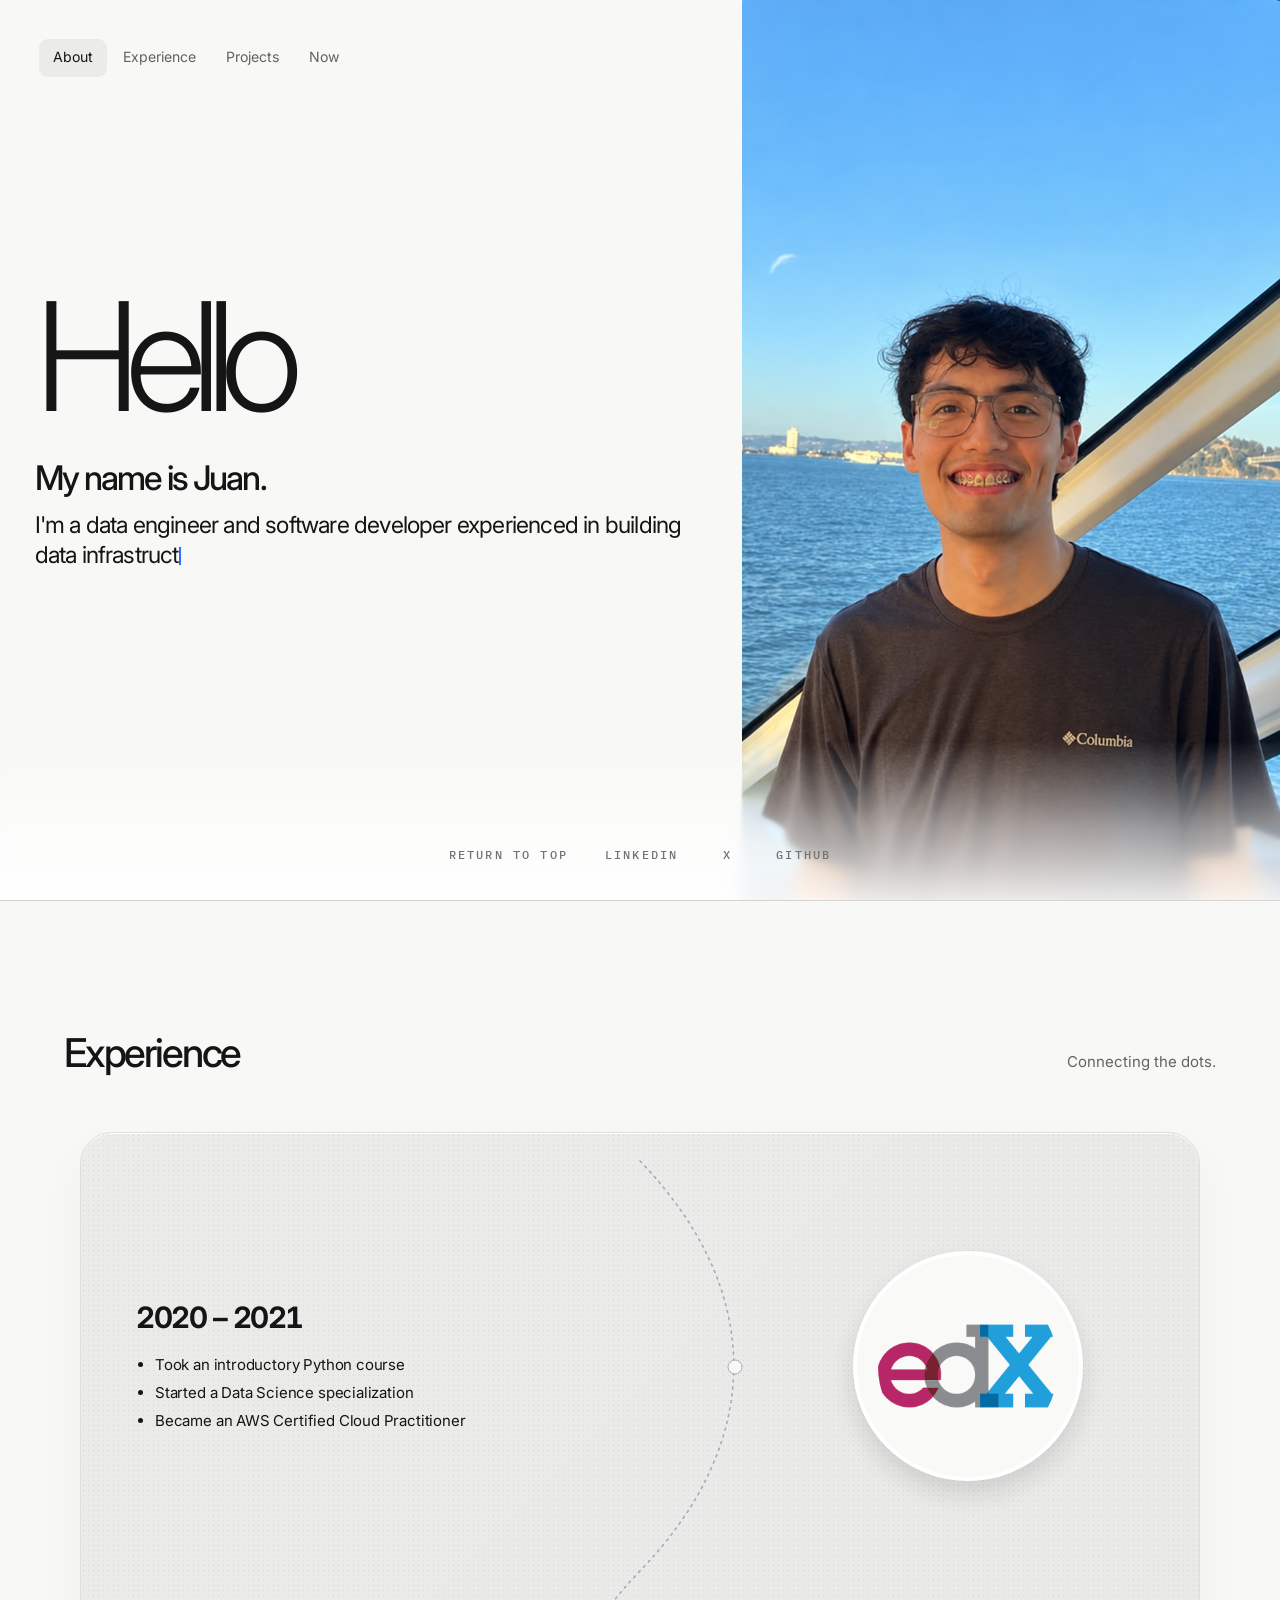
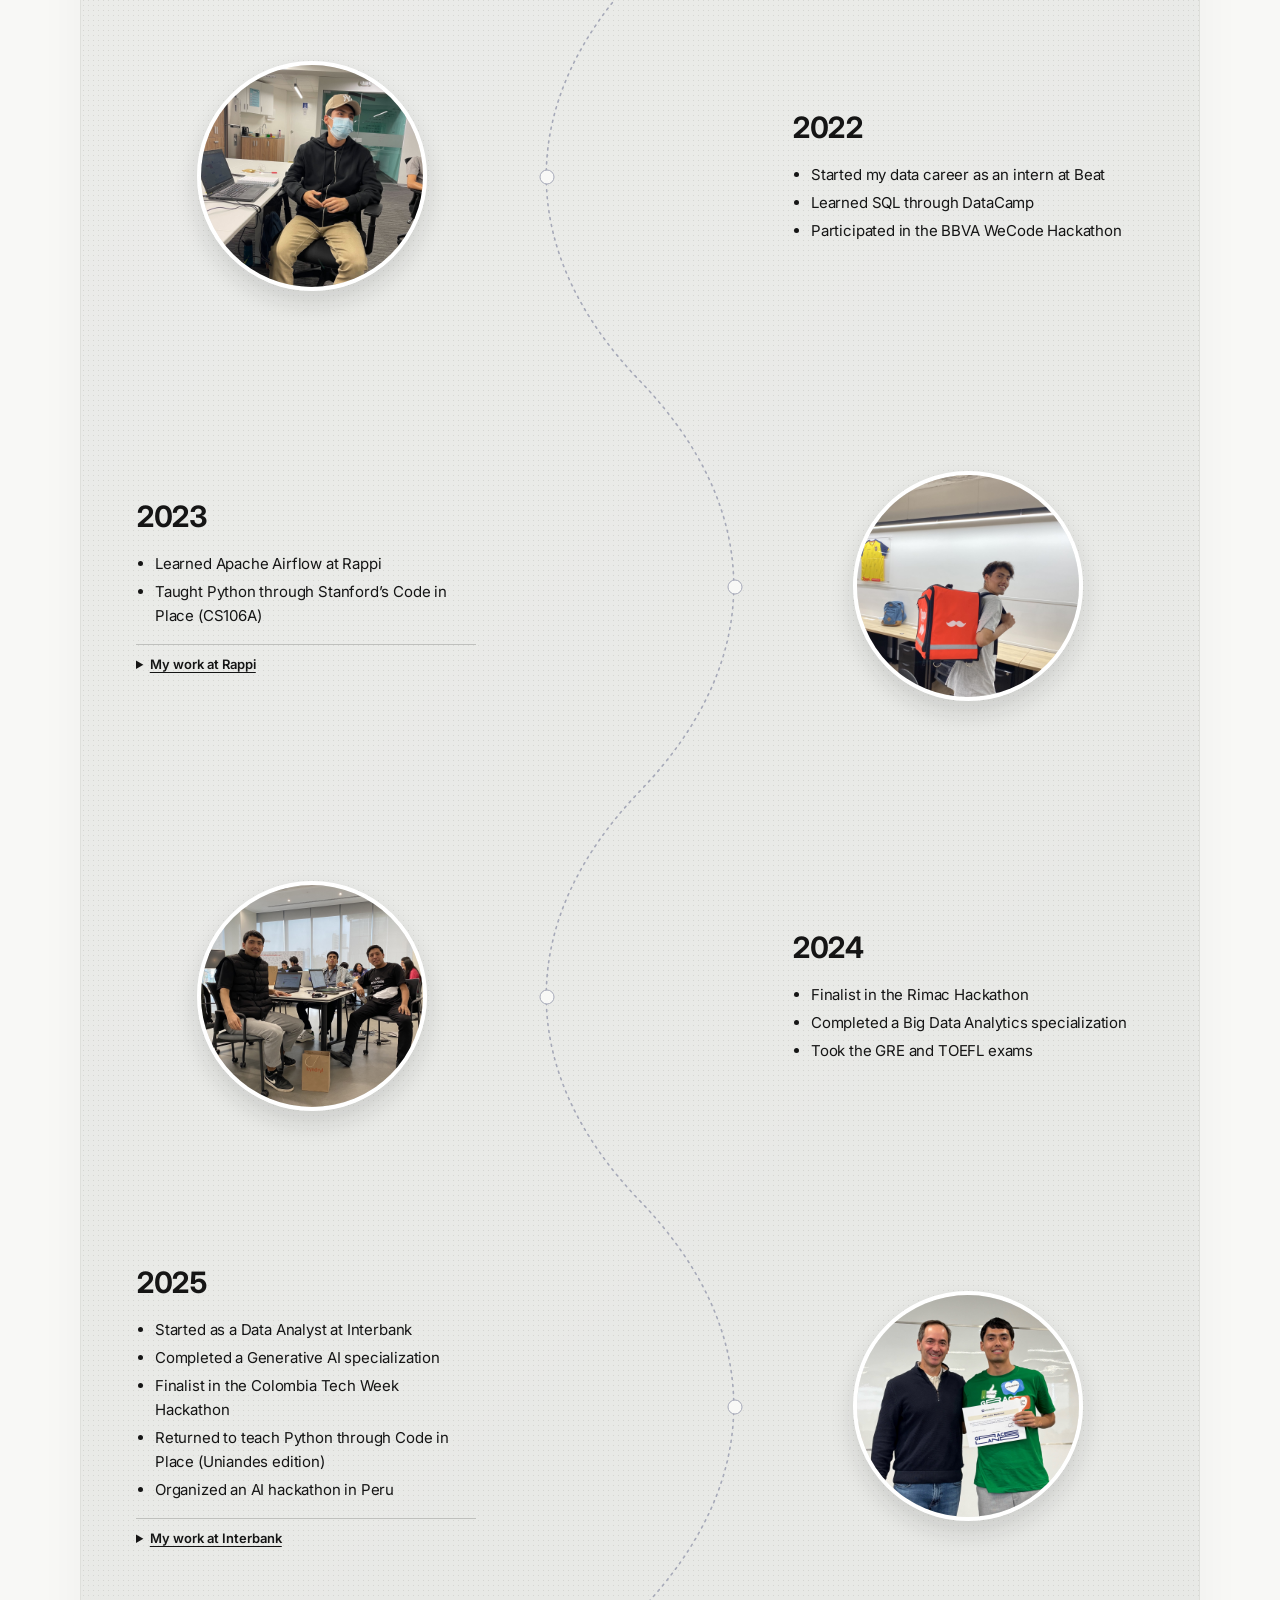
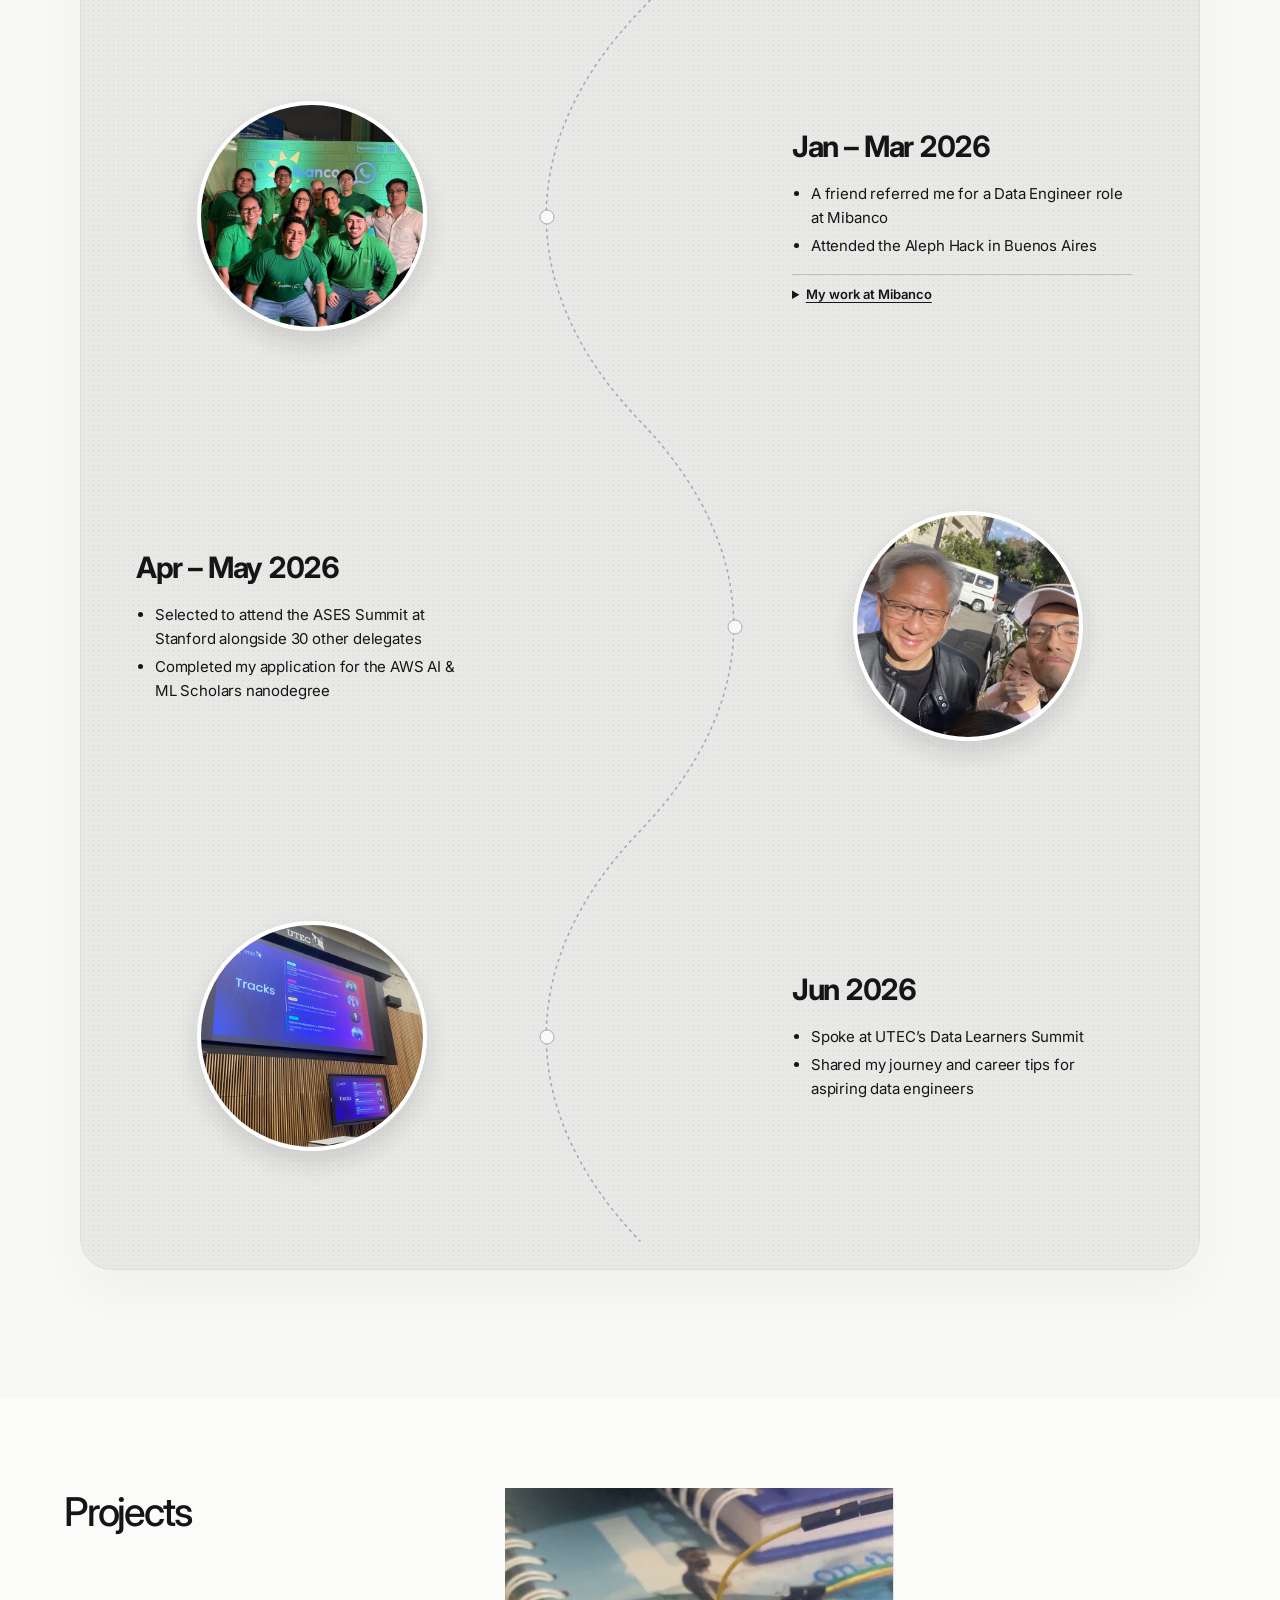
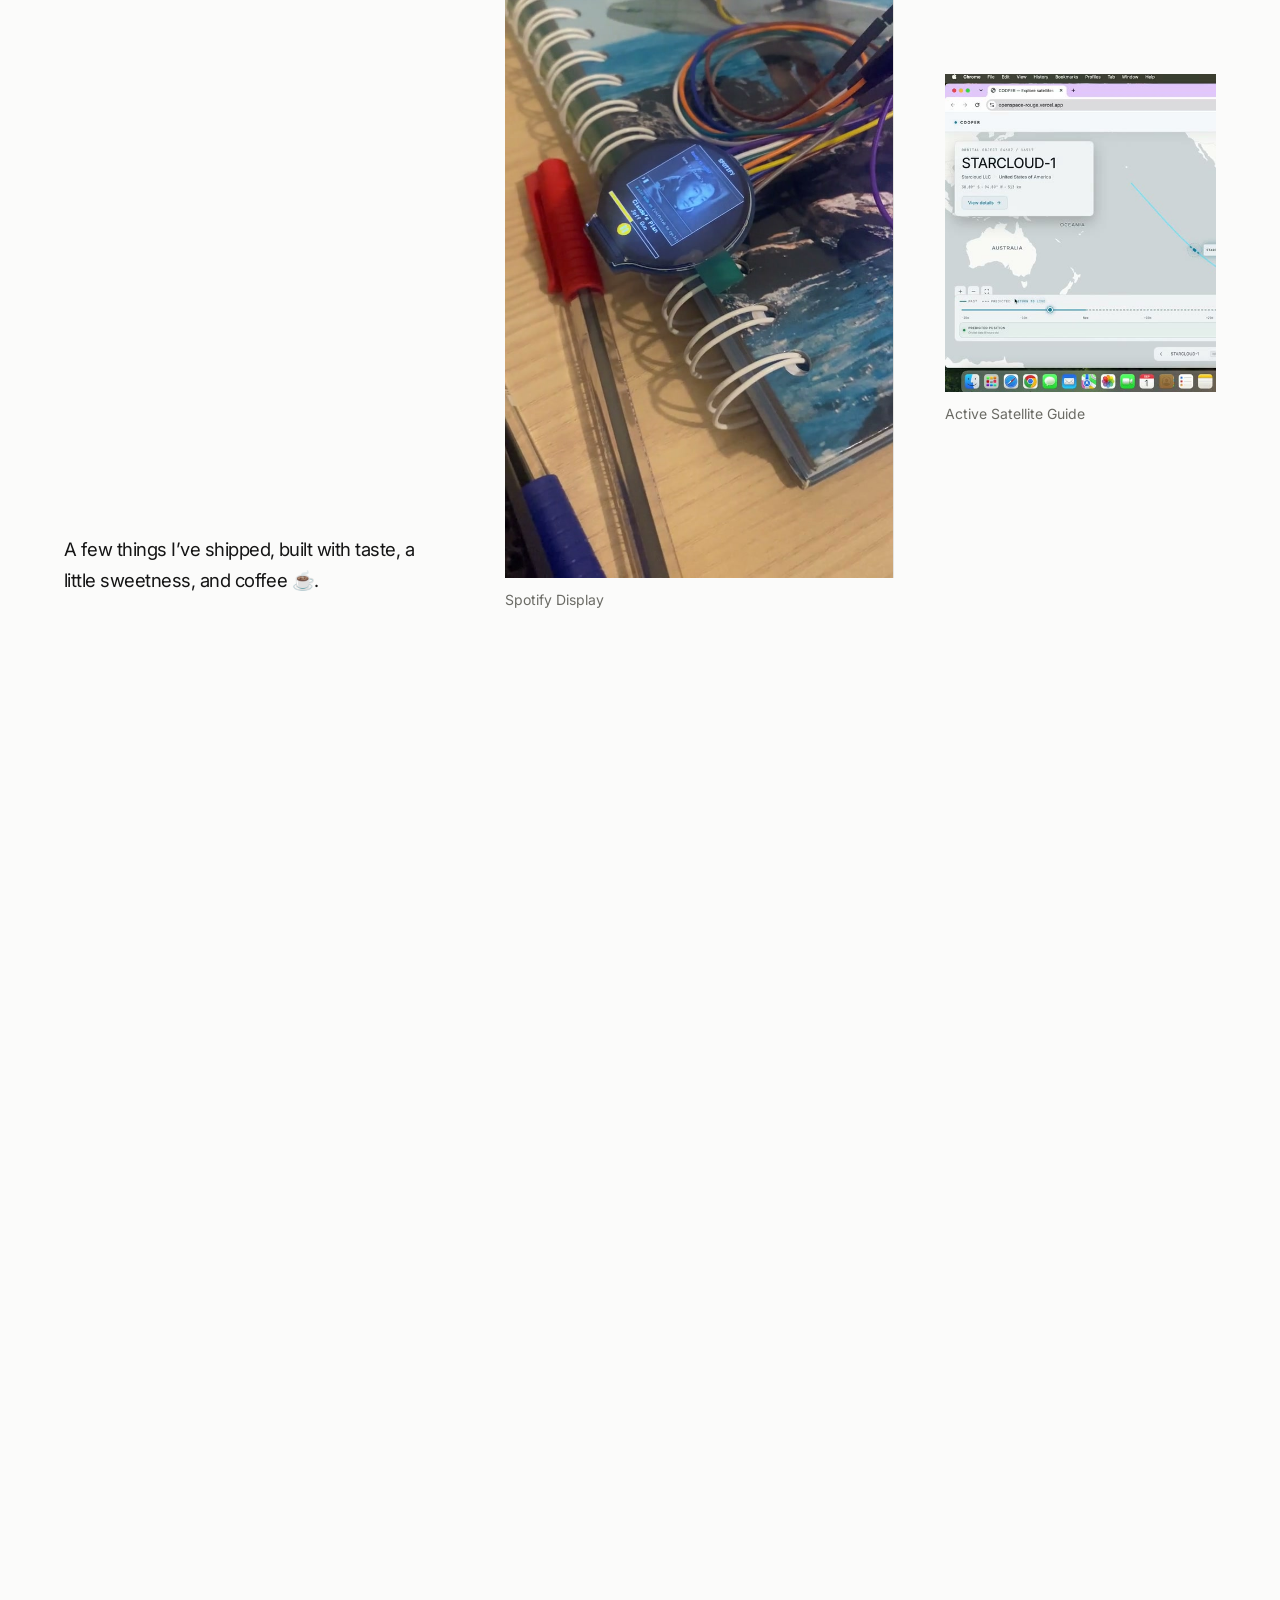
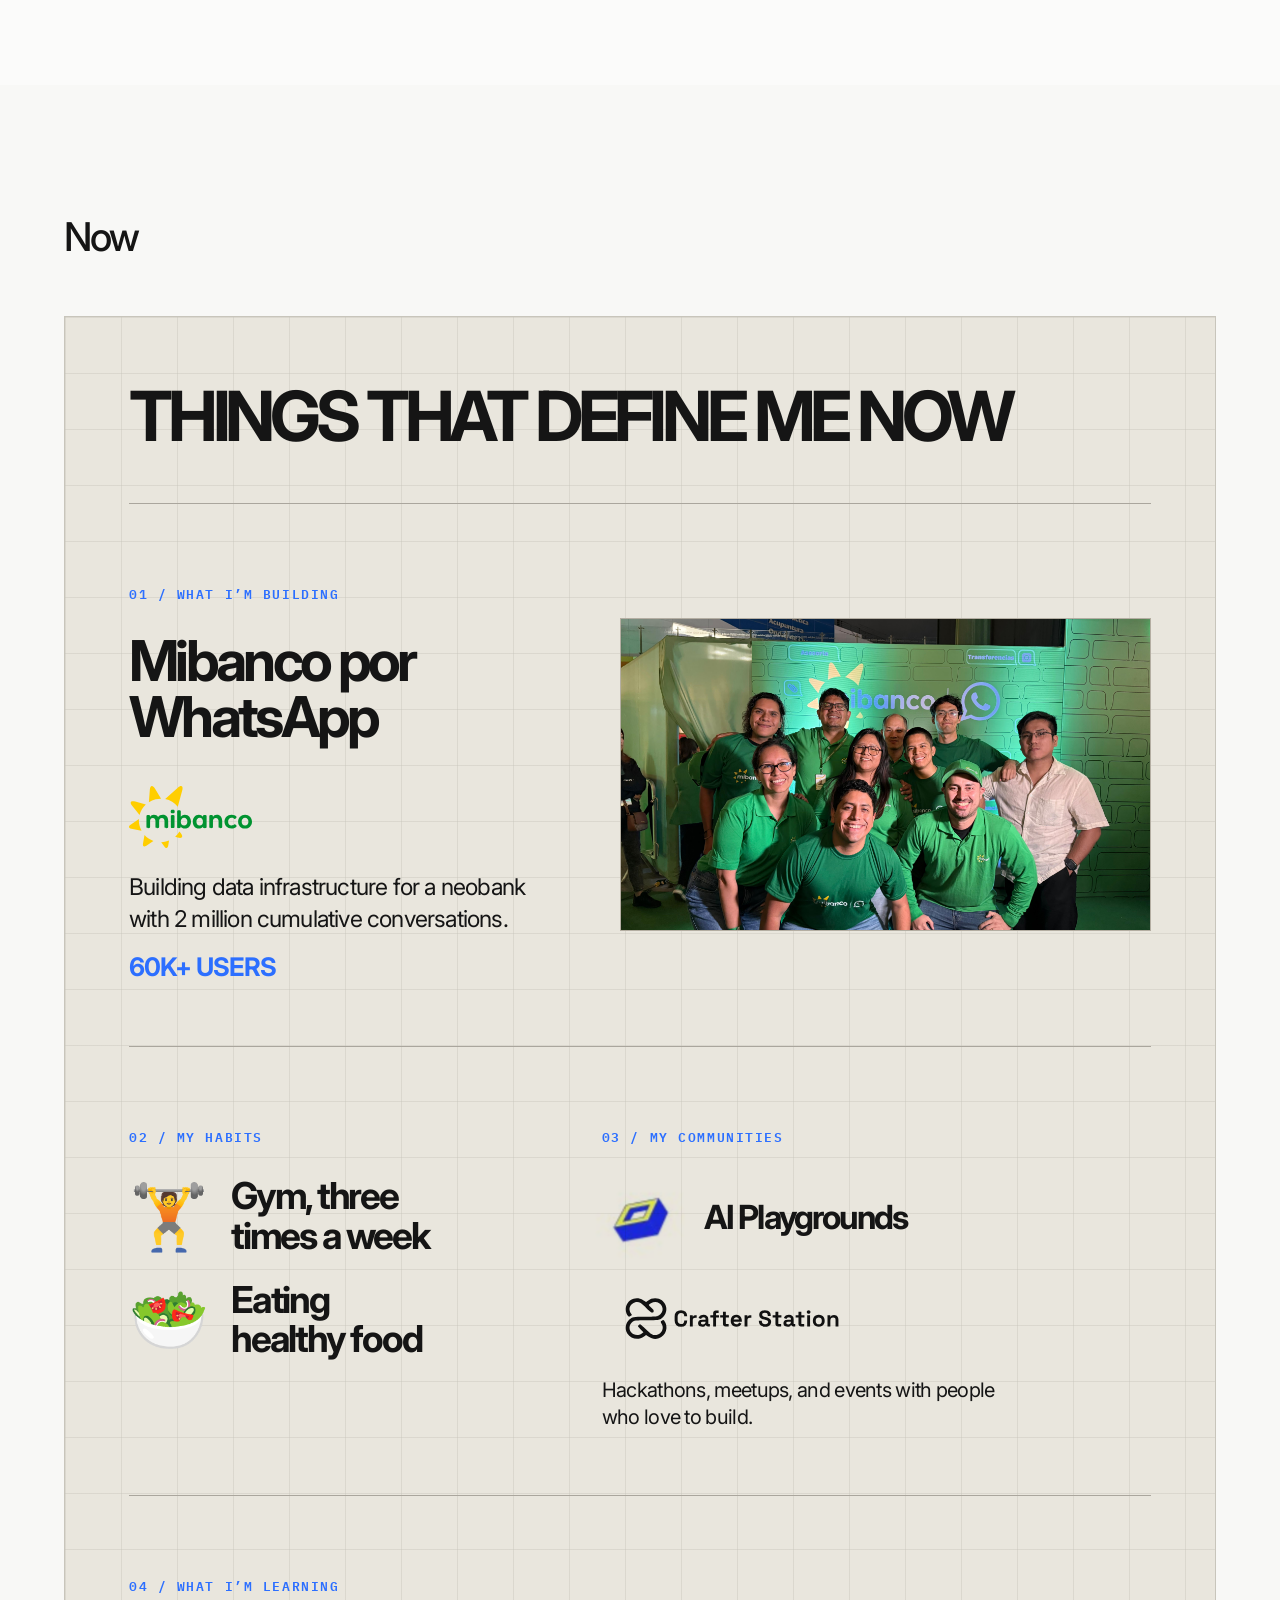
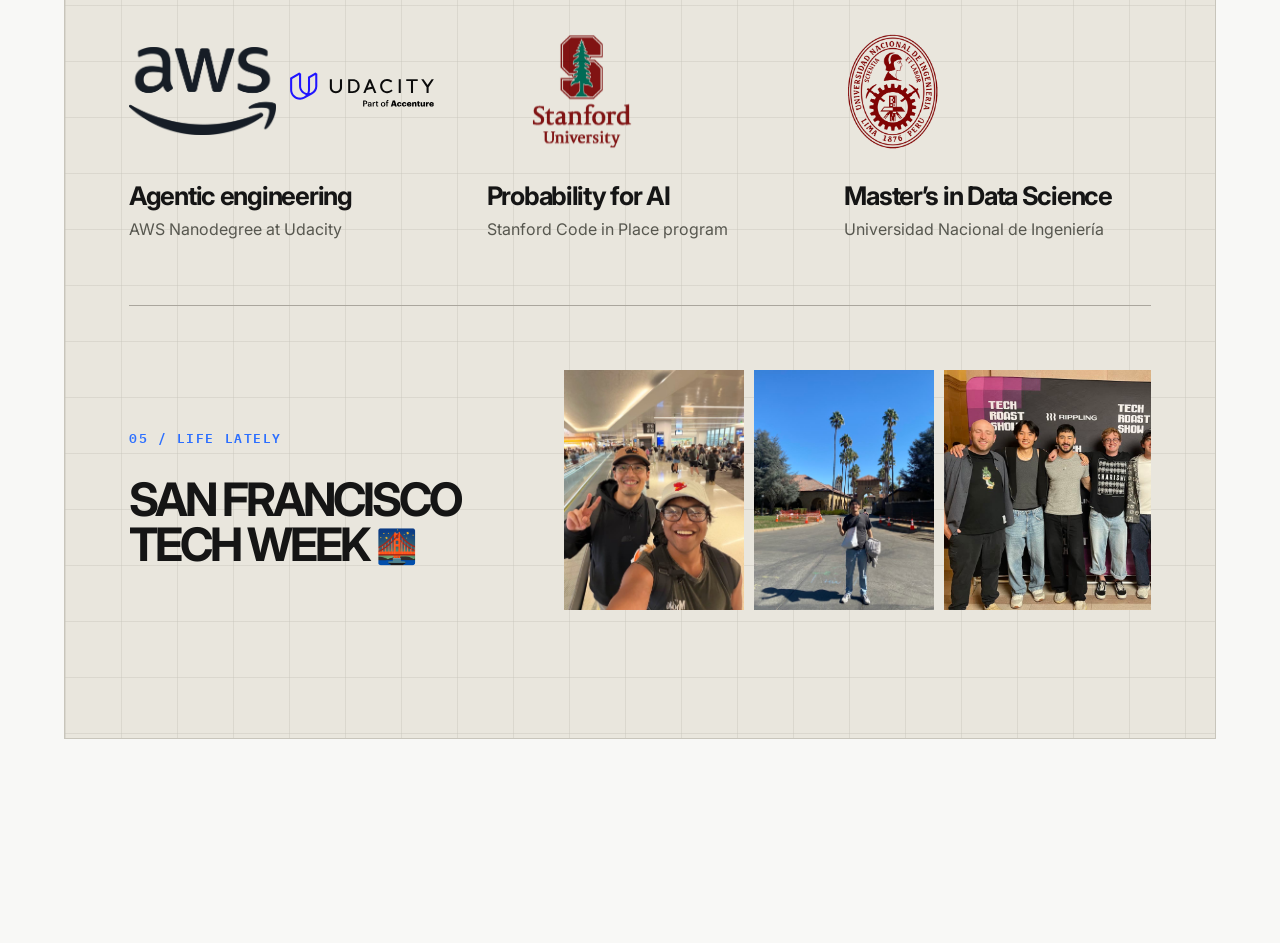
==== commit 2920de9b: "Shorten introduction and browser tab title" ====
--- a/index.html
+++ b/index.html
@@ -5,7 +5,7 @@
   <meta name="viewport" content="width=device-width, initial-scale=1">
   <meta name="theme-color" content="#f8f8f6">
   <meta name="description" content="Juan Montreuil — data engineer and software developer. Experience, selected projects, and life lately.">
-  <title>Juan Montreuil — Data Engineer & Software Developer</title>
+  <title>Juan Montreuil</title>
   <link rel="icon" href="assets/hi.png" type="image/png">
   <link rel="preconnect" href="https://fonts.googleapis.com">
   <link rel="preconnect" href="https://fonts.gstatic.com" crossorigin>
@@ -24,7 +24,7 @@
         </nav>
         <div class="hero__message">
           <h1 class="hero__hello hero__type" id="hero-title">Hello</h1>
-          <p class="hero__name hero__type">My name is Juan Montreuil.</p>
+          <p class="hero__name hero__type">My name is Juan.</p>
           <p class="hero__description hero__type">I'm a data engineer and software developer experienced in building data infrastructure, pipelines, and agentic workflows. I obsess over the details in everything I make.</p>
         </div>
       </div>
--- a/styles.css
+++ b/styles.css
@@ -15,30 +15,22 @@
 .timeline-item__detail p{margin:10px 0 0;color:#444}
 .timeline-item__detail p+p{margin-top:18px}
 .timeline-item__date{margin-bottom:18px}
-.project--first .project__image>:is(img,video){transform:scale(1.08)}
-.project--first .project__image:is(:hover,:focus-visible,.is-active)>:is(img,video){transform:scale(1.11)}
-.project--second .project__image{height:auto;aspect-ratio:2.1}
-.project--second .project__image>:is(img,video){object-position:center 72%;transform:scale(1)}
-.project--second .project__image:is(:hover,:focus-visible,.is-active)>:is(img,video){transform:scale(1.025)}
-.project--third{transform:translateY(-8vh)}
-.project--third .project__image{width:72%;margin-left:auto}
-.project--third .project__image>video{object-position:center 38%}
+.project{width:min(clamp(390px,39vw,570px),calc(100svh - clamp(56px,10vw,176px) - 42px))}
+.project--first,.project--third{width:min(400px,calc(56.25svh - 118px))}
+.projects__track{gap:clamp(36px,4vw,80px);padding:0 5vw 0 3vw}
+.project,.project--first,.project--second,.project--third{transform:none}
+.project .project__image{width:100%;height:auto;aspect-ratio:11/7;margin:0;background:#e5e4e1}
+.project--first .project__image,.project--third .project__image{aspect-ratio:9/16}
+.project__image>video{position:absolute;inset:0;display:block;width:100%;height:100%;object-fit:contain;object-position:center;transform:none}
+.project__image:is(:hover,:focus-visible,.is-active)>video{transform:none}
 .project__overlay>span:not(.project__number){font-size:clamp(17px,1.6vw,23px);line-height:1.5;letter-spacing:-.025em}
 @media(prefers-reduced-motion:reduce){
-  .project--first .project__image:is(:hover,:focus-visible,.is-active)>:is(img,video){transform:scale(1.08)}
-  .project--second .project__image:is(:hover,:focus-visible,.is-active)>:is(img,video){transform:scale(1)}
-  .project--third{transform:none}
-  .project--third .project__image{width:100%;margin:0}
-  .project--third .project__image:is(:hover,:focus-visible,.is-active)>video{transform:none}
+  .project{width:100%}
+  .projects__track{gap:35px;padding:0}
+  .project__image>video{transition:none}
 }
 @media(max-width:650px){
-  .project--second .project__image{height:340px;aspect-ratio:auto}
-  .project--second .project__image>:is(img,video){object-position:center 70%;transform:scale(1.3)}
-  .project--second .project__image:is(:hover,:focus-visible,.is-active)>:is(img,video){transform:scale(1.33)}
   .project__overlay>span:not(.project__number){font-size:16px;line-height:1.4}
-}
-@media(max-width:650px) and (prefers-reduced-motion:reduce){
-  .project--second .project__image:is(:hover,:focus-visible,.is-active)>:is(img,video){transform:scale(1.3)}
 }
 
 /* One type system: Inter for reading and headings, IBM Plex Mono for compact labels. */
@@ -127,20 +119,11 @@
   .projects__viewport{display:block;height:auto;overflow:visible}
   .projects__track{display:grid;grid-template-columns:minmax(0,1fr);gap:70px;width:100%;padding:0;transform:none!important;will-change:auto}
   .project,.project--first,.project--second,.project--third{width:100%;margin:0;transform:none}
-  .project__image,.project--first .project__image,.project--second .project__image,.project--third .project__image{width:100%;height:auto;aspect-ratio:4/3;margin:0}
-  .project--second .project__image{aspect-ratio:16/10}
-  .project__image>:is(img,video),.project--first .project__image>:is(img,video),.project--second .project__image>:is(img,video){width:100%;height:100%;object-fit:cover;object-position:center;transform:none}
+  .project__image,.project--second .project__image{width:100%;height:auto;aspect-ratio:11/7;margin:0}
+  .project--first .project__image,.project--third .project__image{width:min(100%,420px);height:auto;aspect-ratio:9/16;margin-inline:auto}
+  .project--first .project__caption,.project--third .project__caption{width:min(100%,420px);margin-inline:auto}
+  .project__image>:is(img,video),.project--first .project__image>:is(img,video),.project--second .project__image>:is(img,video){width:100%;height:100%;object-fit:contain;object-position:center;transform:none}
   .project__image:is(:hover,:focus-visible,.is-active)>:is(img,video),.project--first .project__image:is(:hover,:focus-visible,.is-active)>:is(img,video),.project--second .project__image:is(:hover,:focus-visible,.is-active)>:is(img,video){transform:none}
-}
-
-/* The small project cards keep their captions aligned with the media edge. */
-.project--first .project__caption{width:70%;margin-left:auto}
-.project--third .project__caption{width:72%;margin-left:auto}
-@media(max-width:900px){
-  .project--first .project__caption,.project--third .project__caption{width:100%;margin-left:0}
-}
-@media(prefers-reduced-motion:reduce){
-  .project--first .project__caption,.project--third .project__caption{width:100%;margin-left:0}
 }
 
 /* A shared highlight follows the section links while they remain real anchors. */
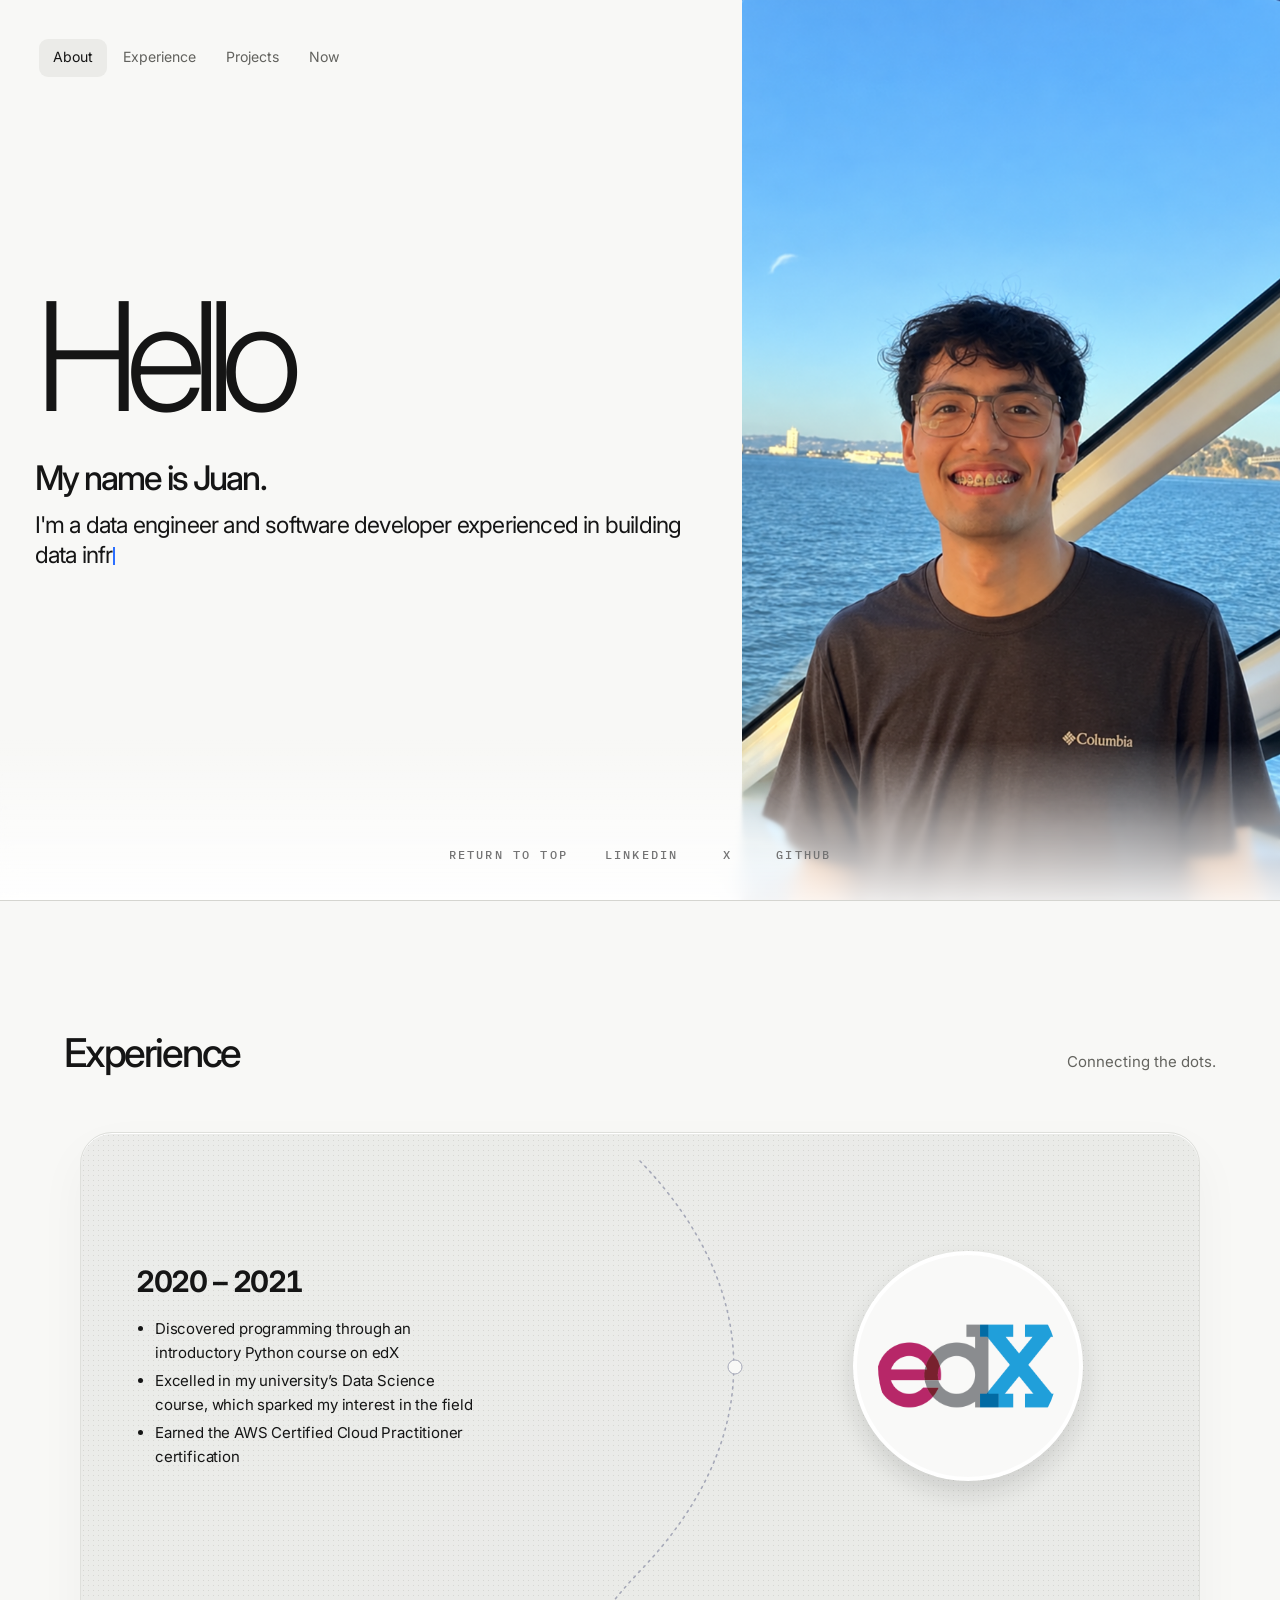
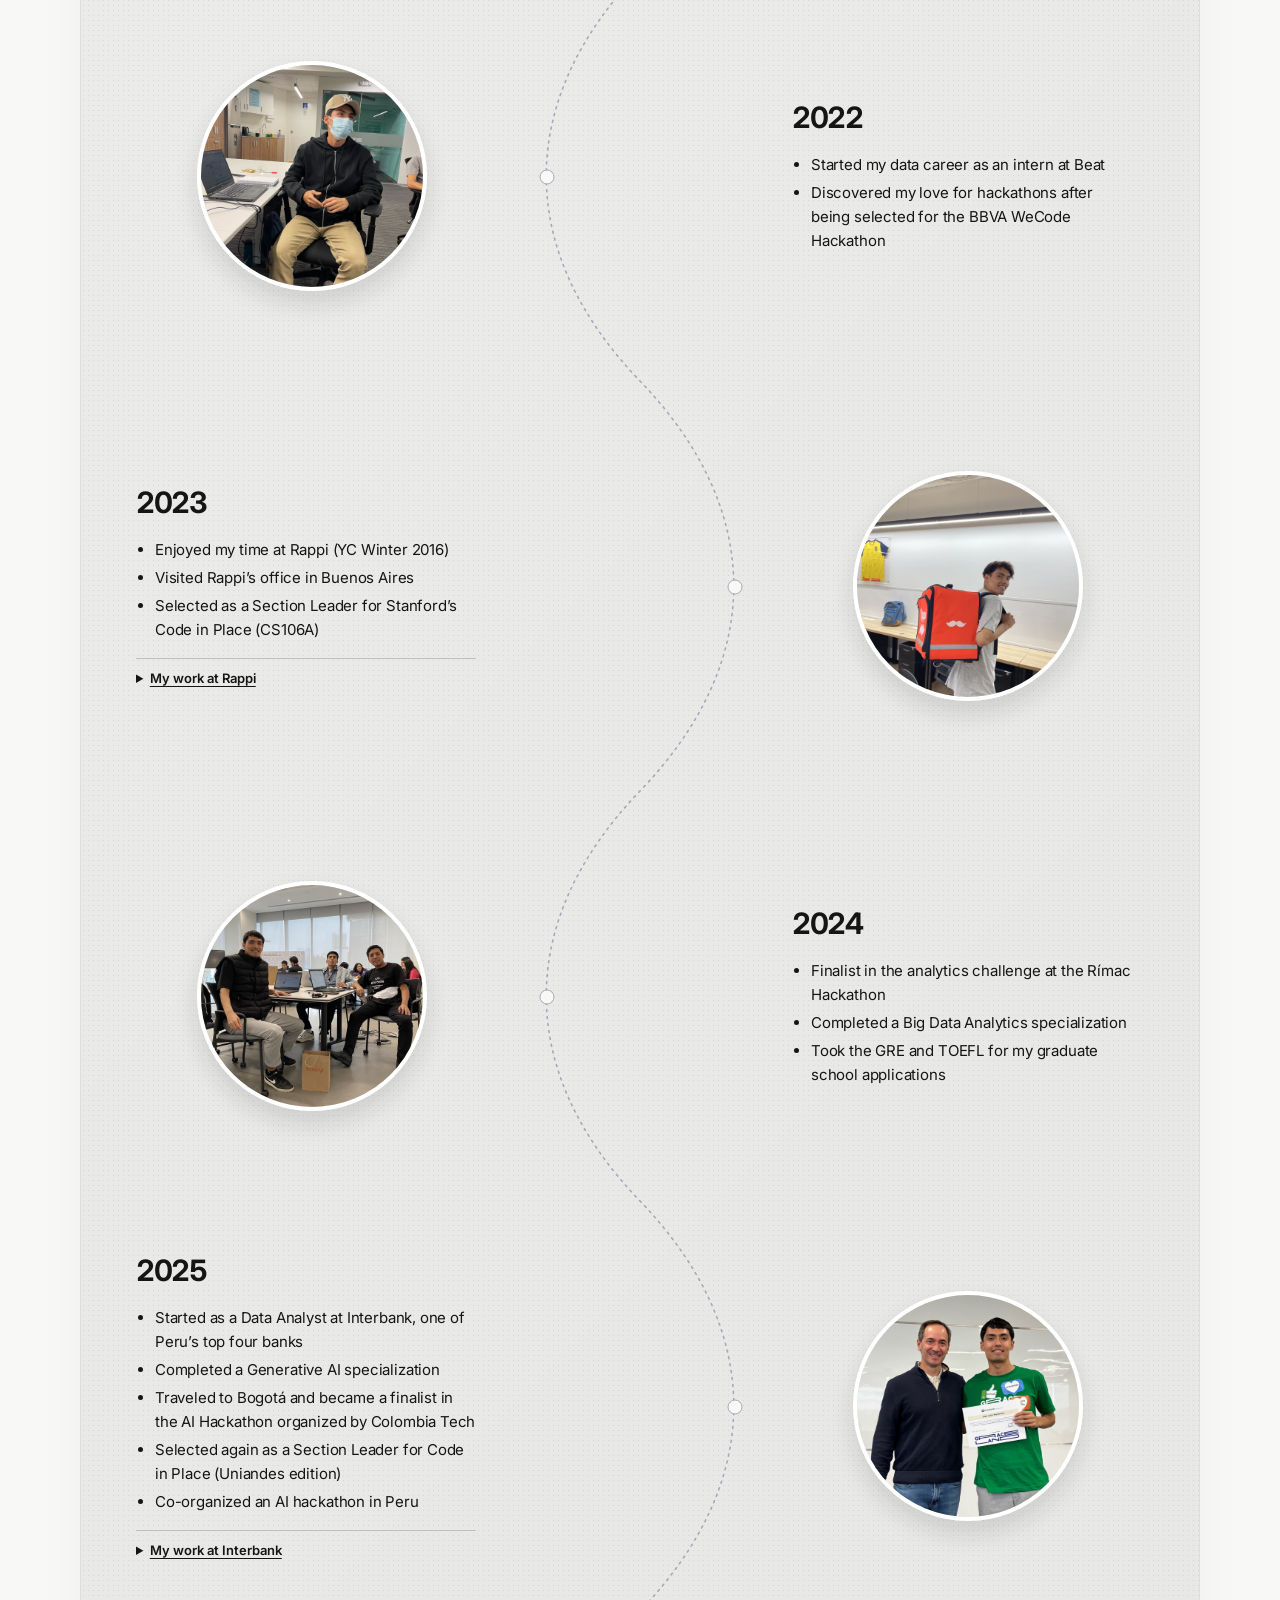
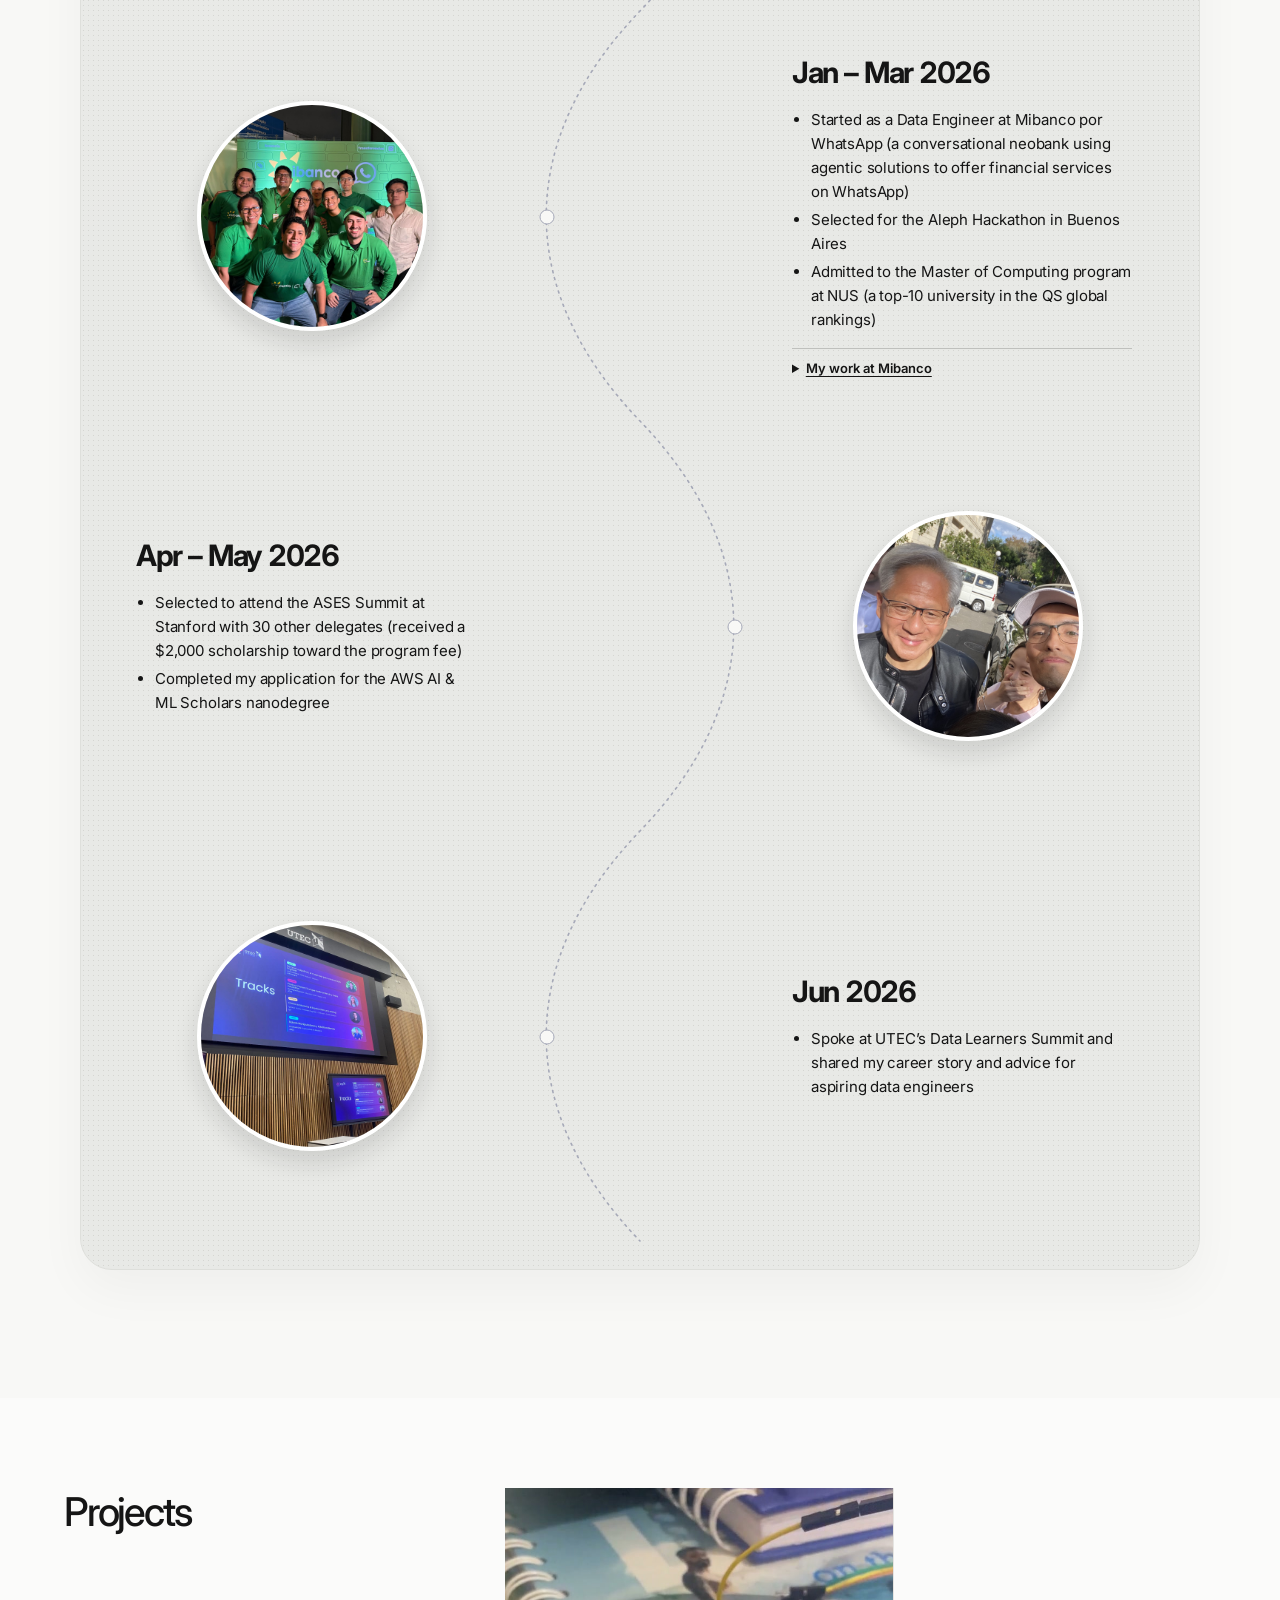
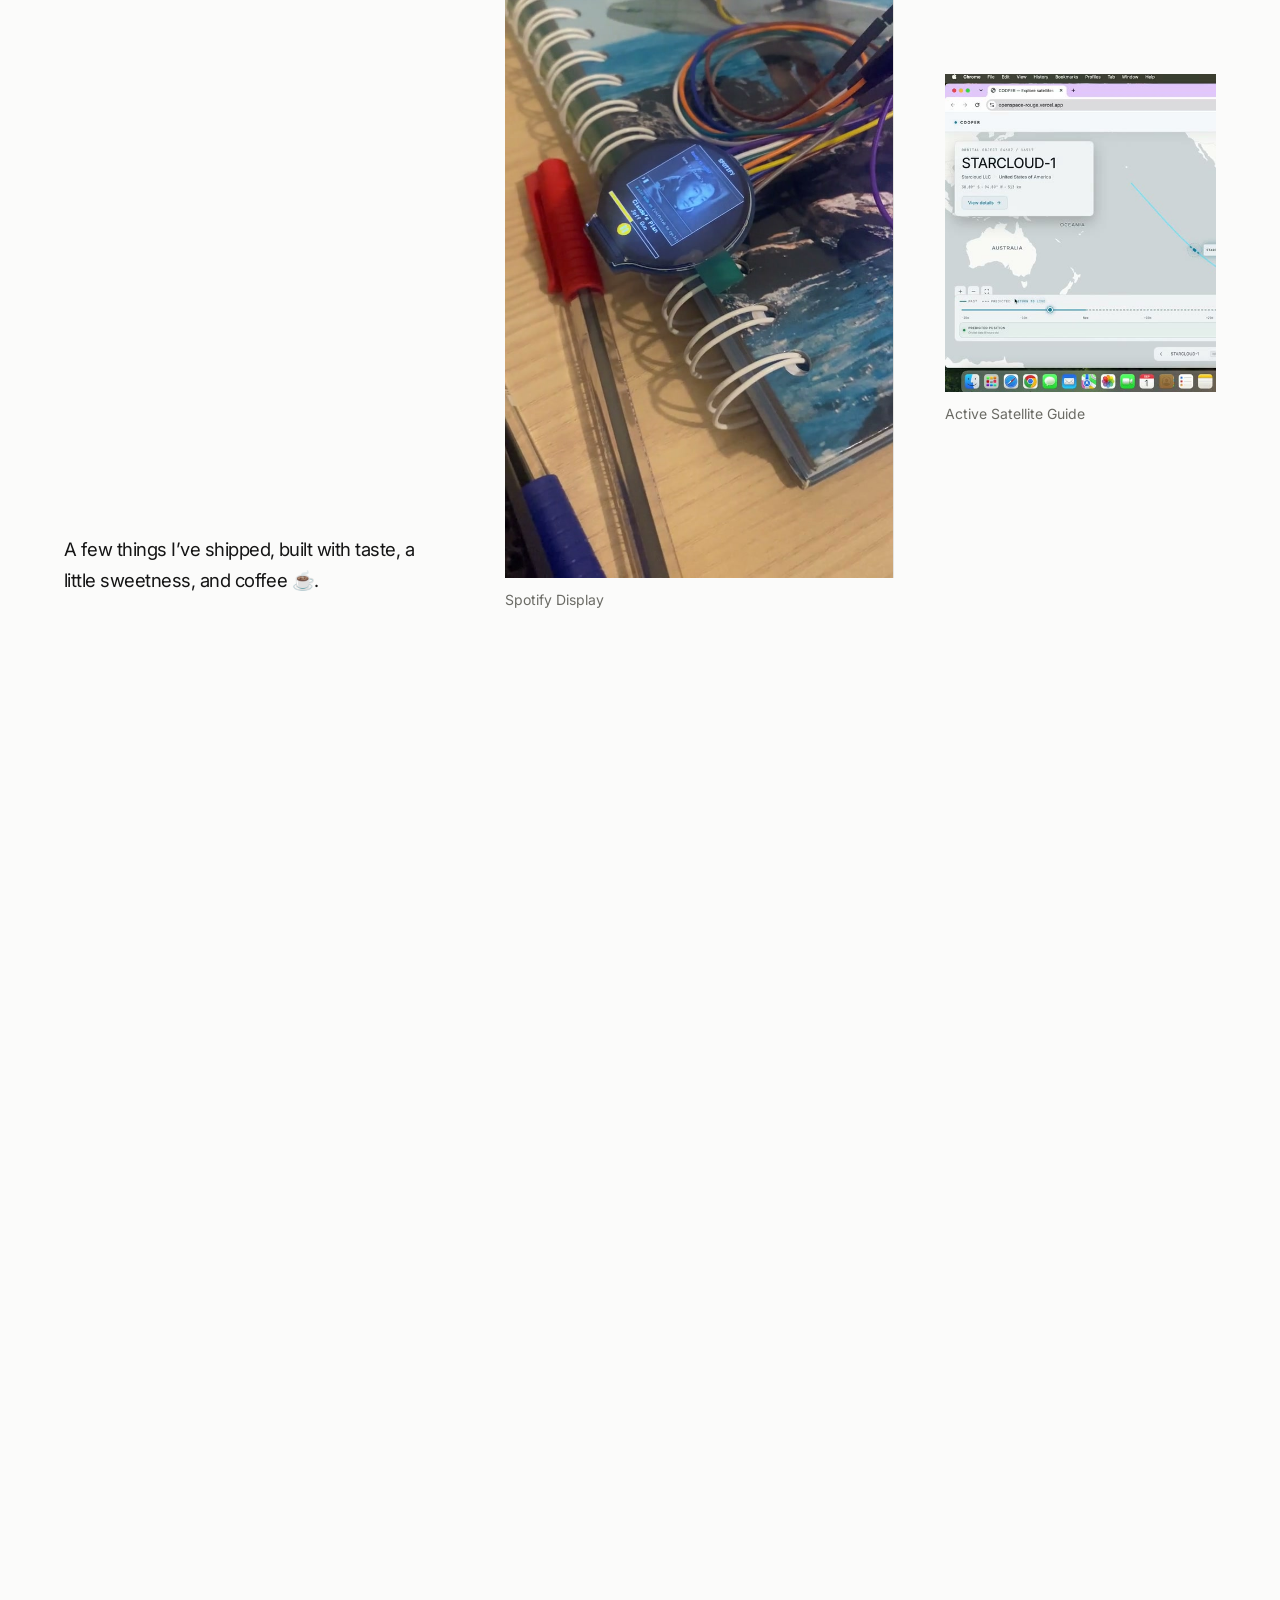
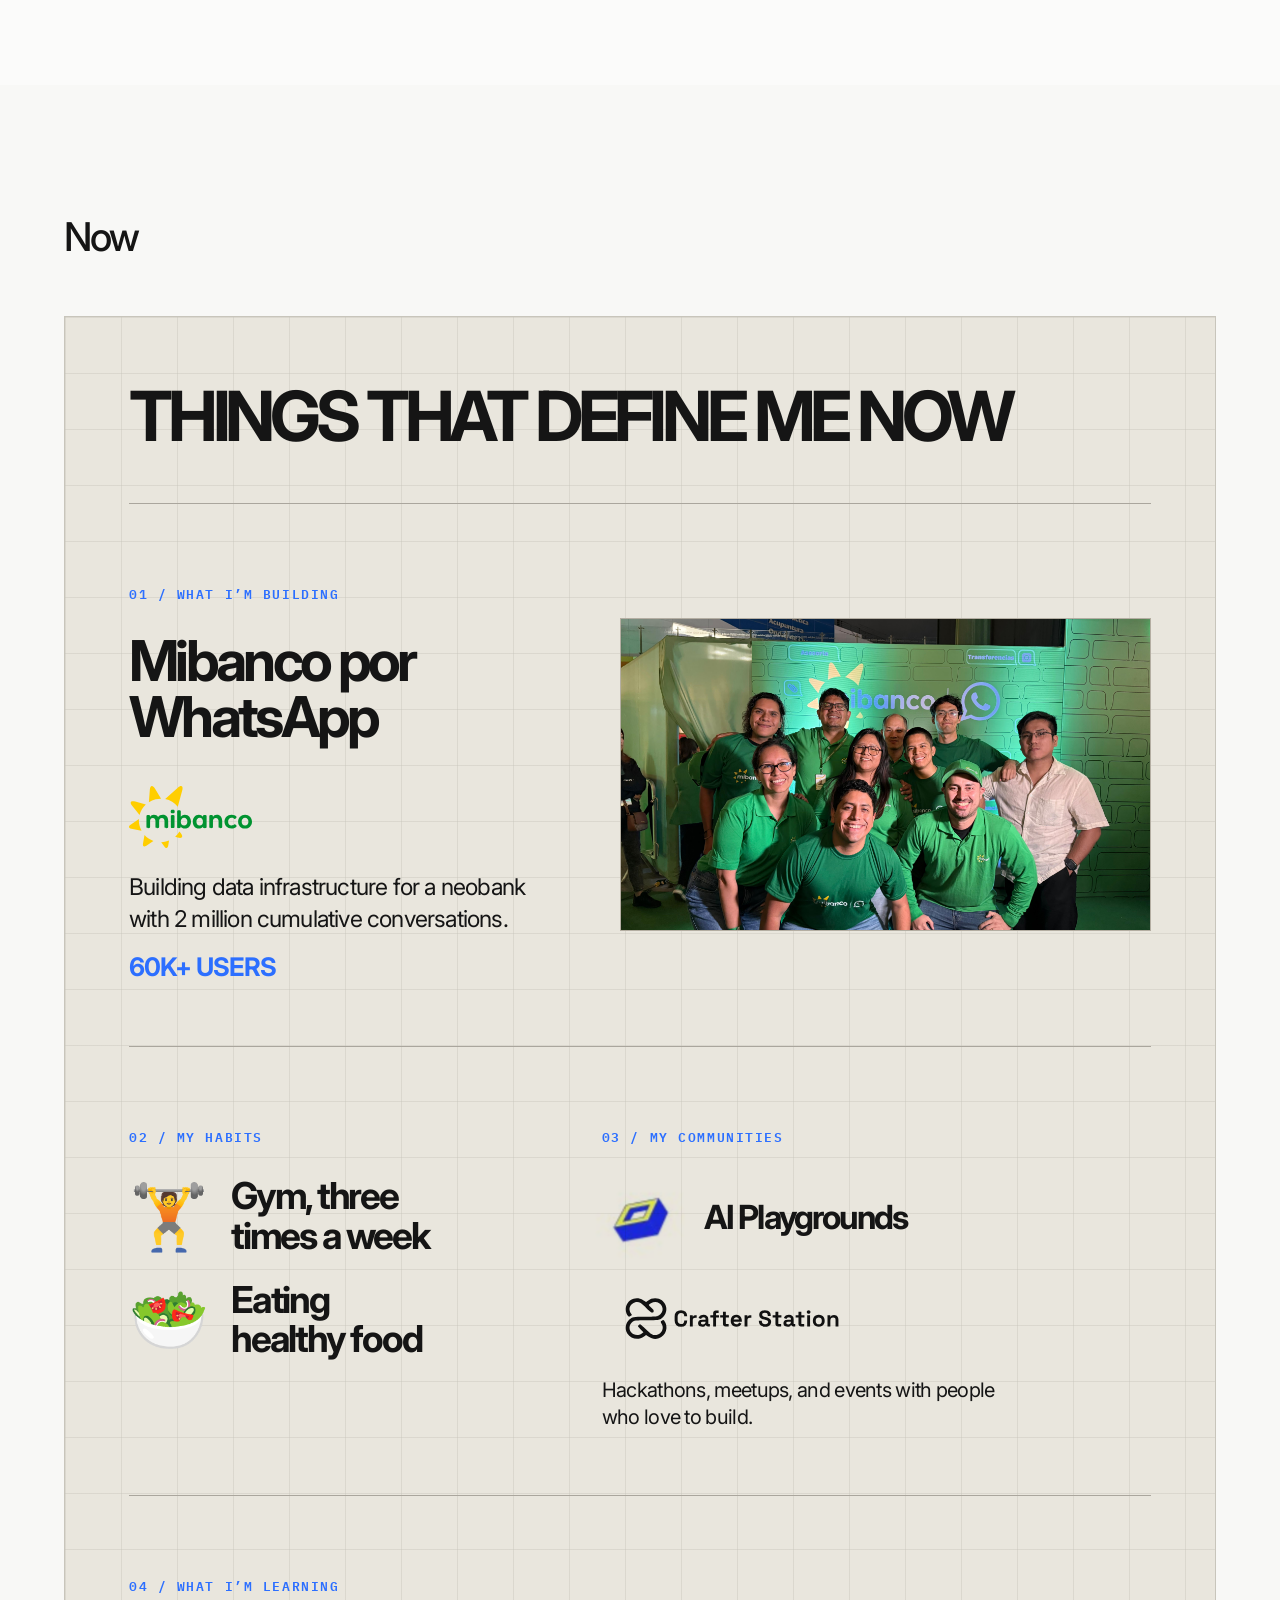
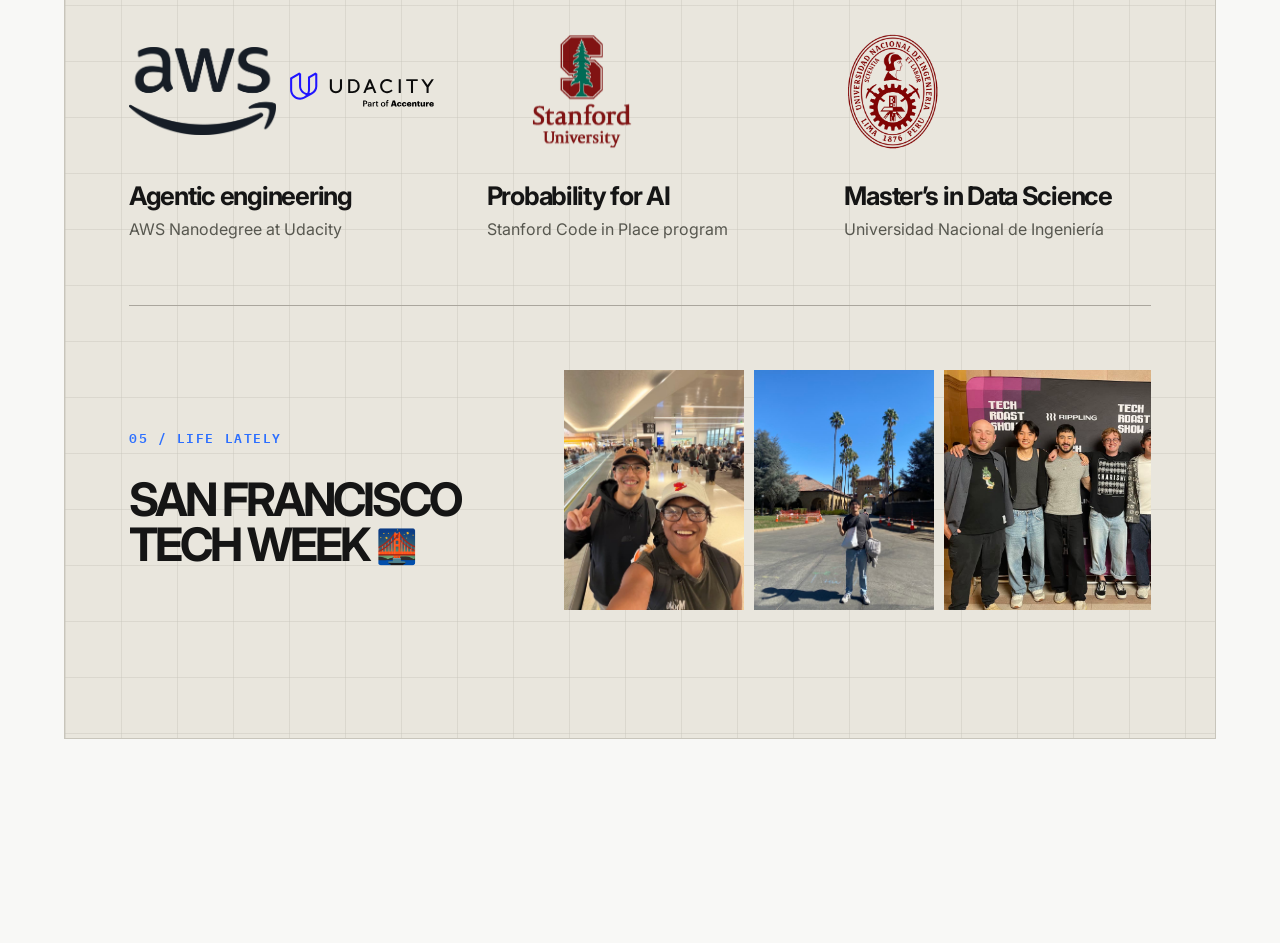
==== commit fde78616: "Update experience timeline copy" ====
--- a/index.html
+++ b/index.html
@@ -35,14 +35,14 @@
       <div class="section-heading"><h2 id="experience-title">Experience</h2><p>Connecting the dots.</p></div>
       <div class="timeline" id="timeline">
         <svg class="timeline__line" viewBox="0 0 280 3280" preserveAspectRatio="none" aria-hidden="true"><path class="timeline__route-dots" d="M 140 0 C 265 130 265 280 140 410 S 15 690 140 820 S 265 1100 140 1230 S 15 1510 140 1640 S 265 1920 140 2050 S 15 2330 140 2460 S 265 2740 140 2870 S 15 3150 140 3280"/><path class="timeline__route" pathLength="1" d="M 140 0 C 265 130 265 280 140 410 S 15 690 140 820 S 265 1100 140 1230 S 15 1510 140 1640 S 265 1920 140 2050 S 15 2330 140 2460 S 265 2740 140 2870 S 15 3150 140 3280"/></svg>
-        <article class="timeline-item timeline-item--edx"><div class="timeline-item__copy"><p class="timeline-item__date">2020 – 2021</p><ul><li>Took an introductory Python course</li><li>Started a Data Science specialization</li><li>Became an AWS Certified Cloud Practitioner</li></ul></div><figure class="timeline-item__photo timeline-item__photo--logo"><img src="assets/timeline-2020-edx.png" width="512" height="512" alt="edX logo" loading="lazy" decoding="async"></figure></article>
-        <article class="timeline-item timeline-item--beat"><div class="timeline-item__copy"><p class="timeline-item__date">2022</p><ul><li>Started my data career as an intern at Beat</li><li>Learned SQL through DataCamp</li><li>Participated in the BBVA WeCode Hackathon</li></ul></div><figure class="timeline-item__photo"><img src="assets/timeline-2022-beat.jpg" width="1200" height="1600" alt="Juan seated at the Beat office" loading="lazy" decoding="async"></figure></article>
-        <article class="timeline-item"><div class="timeline-item__copy"><p class="timeline-item__date">2023</p><ul><li>Learned Apache Airflow at Rappi</li><li>Taught Python through Stanford’s Code in Place (CS106A)</li></ul><details class="timeline-item__detail"><summary>My work at Rappi</summary><p>Cut the Weekly Business Review metric update from about four hours to 30 minutes by restructuring dependencies and moving an Airflow DAG to a larger warehouse.</p><p>Automated daily Prime data processing for Data Science models reaching about one million users.</p></details></div><figure class="timeline-item__photo"><img src="assets/timeline-2023-rappi.jpg" width="1200" height="1600" alt="Juan trying on a Rappi delivery backpack" loading="lazy" decoding="async"></figure></article>
-        <article class="timeline-item"><div class="timeline-item__copy"><p class="timeline-item__date">2024</p><ul><li>Finalist in the Rimac Hackathon</li><li>Completed a Big Data Analytics specialization</li><li>Took the GRE and TOEFL exams</li></ul></div><figure class="timeline-item__photo"><img src="assets/timeline-2024-rimac.jpg" width="1600" height="1200" alt="Juan and teammates at the Rimac hackathon" loading="lazy" decoding="async"></figure></article>
-        <article class="timeline-item"><div class="timeline-item__copy"><p class="timeline-item__date">2025</p><ul><li>Started as a Data Analyst at Interbank</li><li>Completed a Generative AI specialization</li><li>Finalist in the Colombia Tech Week Hackathon</li><li>Returned to teach Python through Code in Place (Uniandes edition)</li><li>Organized an AI hackathon in Peru</li></ul><details class="timeline-item__detail"><summary>My work at Interbank</summary><p>Standardized demand matrix submissions from 16 law firms with Excel validation and Python checks, achieving 100% data accuracy.</p><p>Built the division’s first Power App for debtor visit reports, with Power Automate alerts tracking more than 34 monthly visits across five executives.</p></details></div><figure class="timeline-item__photo"><img src="assets/timeline-2025-interbank.jpg" width="1200" height="1600" alt="Juan receiving recognition at Interbank" loading="lazy" decoding="async"></figure></article>
-        <article class="timeline-item"><div class="timeline-item__copy"><p class="timeline-item__date">Jan – Mar 2026</p><ul><li>A friend referred me for a Data Engineer role at Mibanco</li><li>Attended the Aleph Hack in Buenos Aires</li></ul><details class="timeline-item__detail"><summary>My work at Mibanco</summary><p>Migrated more than 10 data pipelines from AWS Lambda to AWS Glue ETL powered by Spark, improving scalability and execution time with automated schema discovery.</p><p>Automated CI/CD for three data science applications using GitHub Actions and Terraform: speech analytics for bot conversations, speech analytics for AWS Connect calls, and classification of outbound campaign feedback.</p></details></div><figure class="timeline-item__photo"><img src="assets/timeline-2026-mibanco.jpg" width="1600" height="1200" alt="Mibanco team at an event" loading="lazy" decoding="async"></figure></article>
-        <article class="timeline-item"><div class="timeline-item__copy"><p class="timeline-item__date">Apr – May 2026</p><ul><li>Selected to attend the ASES Summit at Stanford alongside 30 other delegates</li><li>Completed my application for the AWS AI &amp; ML Scholars nanodegree</li></ul></div><figure class="timeline-item__photo"><img src="assets/timeline-2026-stanford.jpg" width="1200" height="1600" alt="Selfie during the Stanford ASES Summit" loading="lazy" decoding="async"></figure></article>
-        <article class="timeline-item"><div class="timeline-item__copy"><p class="timeline-item__date">Jun 2026</p><ul><li>Spoke at UTEC’s Data Learners Summit</li><li>Shared my journey and career tips for aspiring data engineers</li></ul></div><figure class="timeline-item__photo"><img src="assets/timeline-2026-utec-speaker.jpg" width="1200" height="1600" alt="UTEC auditorium screen showing Juan’s Data Track talk" loading="lazy" decoding="async"></figure></article>
+        <article class="timeline-item timeline-item--edx"><div class="timeline-item__copy"><p class="timeline-item__date">2020 – 2021</p><ul><li>Discovered programming through an introductory Python course on edX</li><li>Excelled in my university’s Data Science course, which sparked my interest in the field</li><li>Earned the AWS Certified Cloud Practitioner certification</li></ul></div><figure class="timeline-item__photo timeline-item__photo--logo"><img src="assets/timeline-2020-edx.png" width="512" height="512" alt="edX logo" loading="lazy" decoding="async"></figure></article>
+        <article class="timeline-item timeline-item--beat"><div class="timeline-item__copy"><p class="timeline-item__date">2022</p><ul><li>Started my data career as an intern at Beat</li><li>Discovered my love for hackathons after being selected for the BBVA WeCode Hackathon</li></ul></div><figure class="timeline-item__photo"><img src="assets/timeline-2022-beat.jpg" width="1200" height="1600" alt="Juan seated at the Beat office" loading="lazy" decoding="async"></figure></article>
+        <article class="timeline-item"><div class="timeline-item__copy"><p class="timeline-item__date">2023</p><ul><li>Enjoyed my time at Rappi (YC Winter 2016)</li><li>Visited Rappi’s office in Buenos Aires</li><li>Selected as a Section Leader for Stanford’s Code in Place (CS106A)</li></ul><details class="timeline-item__detail"><summary>My work at Rappi</summary><p>Reduced Weekly Business Review metric update time from about four hours to 30 minutes by restructuring data dependencies and moving an Airflow DAG to a larger warehouse, giving senior executives timely access to key performance insights.</p><p>Automated daily processing of Prime raw data with an Airflow pipeline that ran SQL scripts in sequence to build production tables, giving the Data Science team up-to-date inputs for models reaching about one million users.</p></details></div><figure class="timeline-item__photo"><img src="assets/timeline-2023-rappi.jpg" width="1200" height="1600" alt="Juan trying on a Rappi delivery backpack" loading="lazy" decoding="async"></figure></article>
+        <article class="timeline-item"><div class="timeline-item__copy"><p class="timeline-item__date">2024</p><ul><li>Finalist in the analytics challenge at the Rímac Hackathon</li><li>Completed a Big Data Analytics specialization</li><li>Took the GRE and TOEFL for my graduate school applications</li></ul></div><figure class="timeline-item__photo"><img src="assets/timeline-2024-rimac.jpg" width="1600" height="1200" alt="Juan and teammates at the Rimac hackathon" loading="lazy" decoding="async"></figure></article>
+        <article class="timeline-item"><div class="timeline-item__copy"><p class="timeline-item__date">2025</p><ul><li>Started as a Data Analyst at Interbank, one of Peru’s top four banks</li><li>Completed a Generative AI specialization</li><li>Traveled to Bogotá and became a finalist in the AI Hackathon organized by Colombia Tech</li><li>Selected again as a Section Leader for Code in Place (Uniandes edition)</li><li>Co-organized an AI hackathon in Peru</li></ul><details class="timeline-item__detail"><summary>My work at Interbank</summary><p>Standardized demand matrix submissions from 16 law firms with Excel validation and Python checks, achieving 100% data accuracy.</p><p>Built the division’s first Power App for debtor visit reports, with Power Automate alerts tracking more than 34 monthly visits across five executives.</p></details></div><figure class="timeline-item__photo"><img src="assets/timeline-2025-interbank.jpg" width="1200" height="1600" alt="Juan receiving recognition at Interbank" loading="lazy" decoding="async"></figure></article>
+        <article class="timeline-item"><div class="timeline-item__copy"><p class="timeline-item__date">Jan – Mar 2026</p><ul><li>Started as a Data Engineer at Mibanco por WhatsApp (a conversational neobank using agentic solutions to offer financial services on WhatsApp)</li><li>Selected for the Aleph Hackathon in Buenos Aires</li><li>Admitted to the Master of Computing program at NUS (a top-10 university in the QS global rankings)</li></ul><details class="timeline-item__detail"><summary>My work at Mibanco</summary><p>Migrated more than 10 data pipelines from AWS Lambda to AWS Glue ETL with Spark, improving scalability and execution time through automated schema discovery.</p><p>Automated CI/CD for three Data Science applications using GitHub Actions and Terraform: speech analytics for bot conversations, speech analytics for AWS Connect calls, and classification of outbound campaign feedback.</p></details></div><figure class="timeline-item__photo"><img src="assets/timeline-2026-mibanco.jpg" width="1600" height="1200" alt="Mibanco team at an event" loading="lazy" decoding="async"></figure></article>
+        <article class="timeline-item"><div class="timeline-item__copy"><p class="timeline-item__date">Apr – May 2026</p><ul><li>Selected to attend the ASES Summit at Stanford with 30 other delegates (received a $2,000 scholarship toward the program fee)</li><li>Completed my application for the AWS AI &amp; ML Scholars nanodegree</li></ul></div><figure class="timeline-item__photo"><img src="assets/timeline-2026-stanford.jpg" width="1200" height="1600" alt="Selfie during the Stanford ASES Summit" loading="lazy" decoding="async"></figure></article>
+        <article class="timeline-item"><div class="timeline-item__copy"><p class="timeline-item__date">Jun 2026</p><ul><li>Spoke at UTEC’s Data Learners Summit and shared my career story and advice for aspiring data engineers</li></ul></div><figure class="timeline-item__photo"><img src="assets/timeline-2026-utec-speaker.jpg" width="1200" height="1600" alt="UTEC auditorium screen showing Juan’s Data Track talk" loading="lazy" decoding="async"></figure></article>
       </div>
     </section>
     <section class="projects" id="projects" aria-labelledby="projects-title">
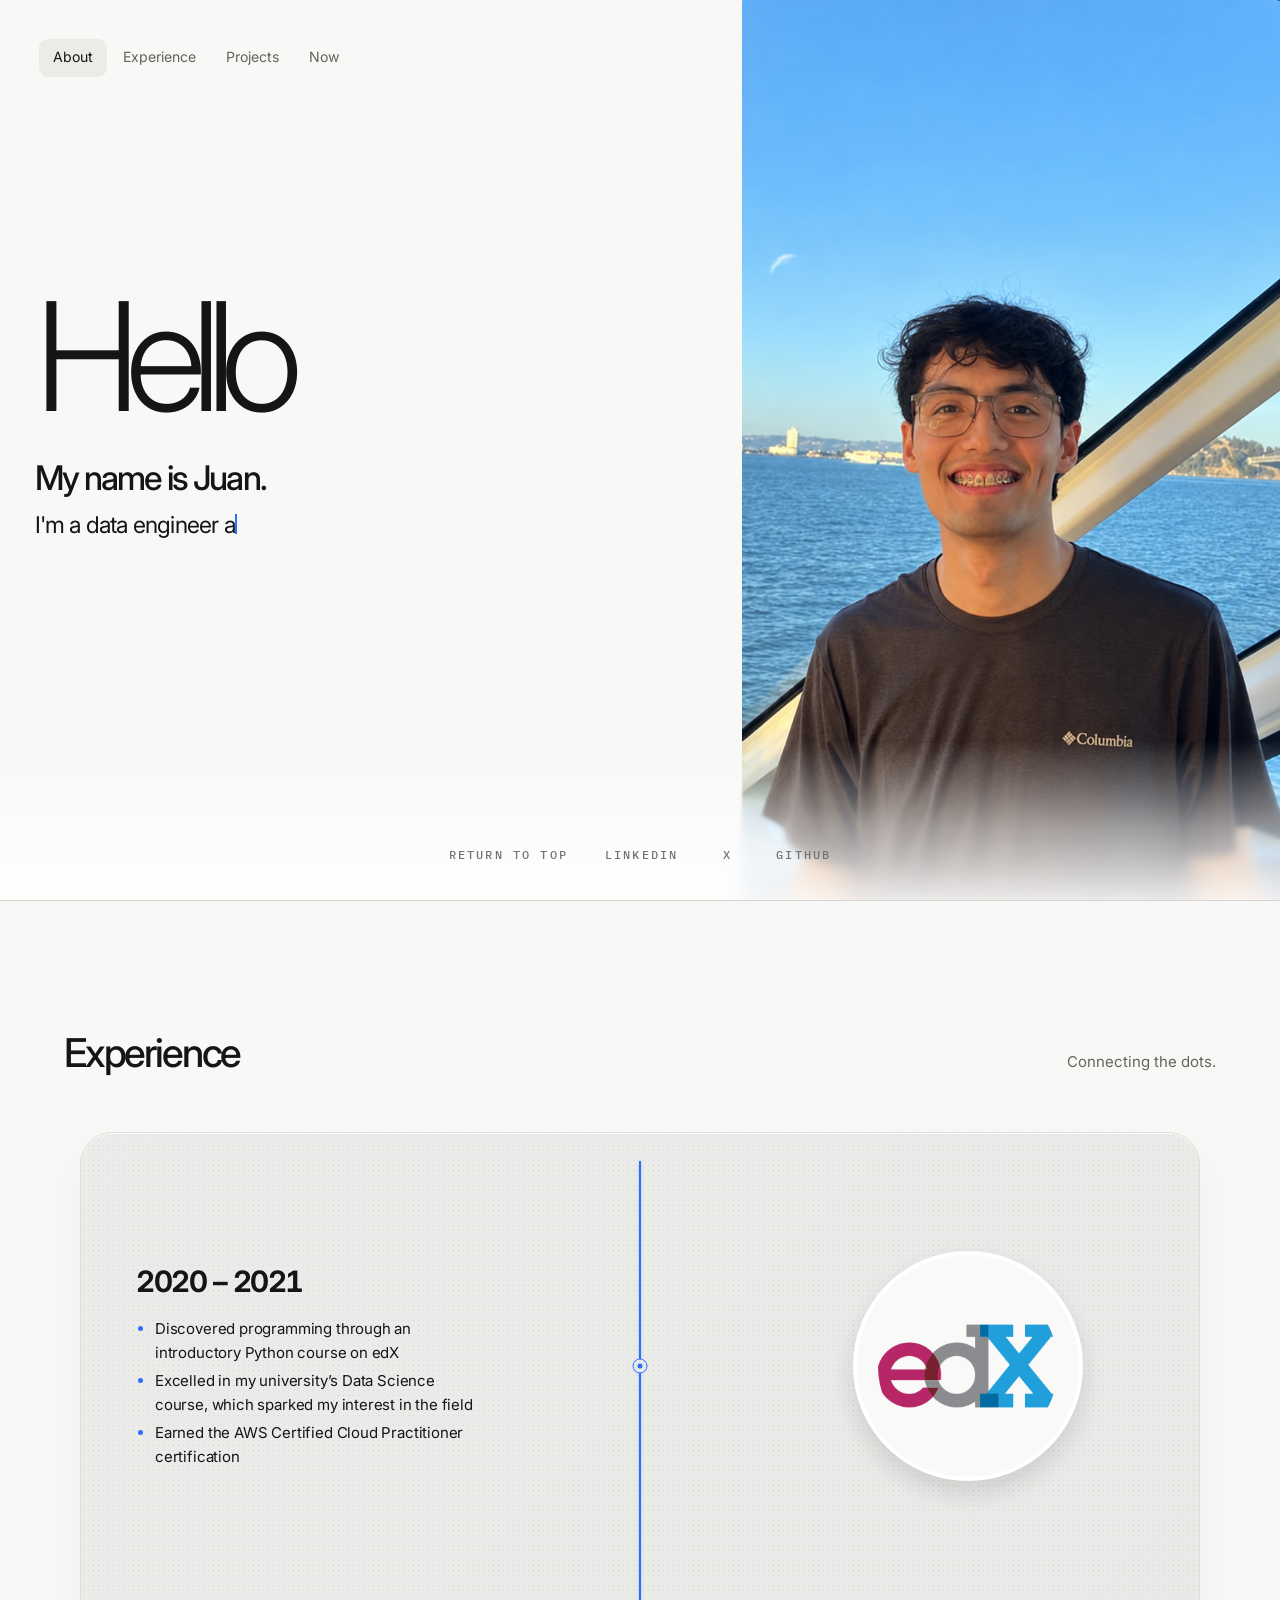
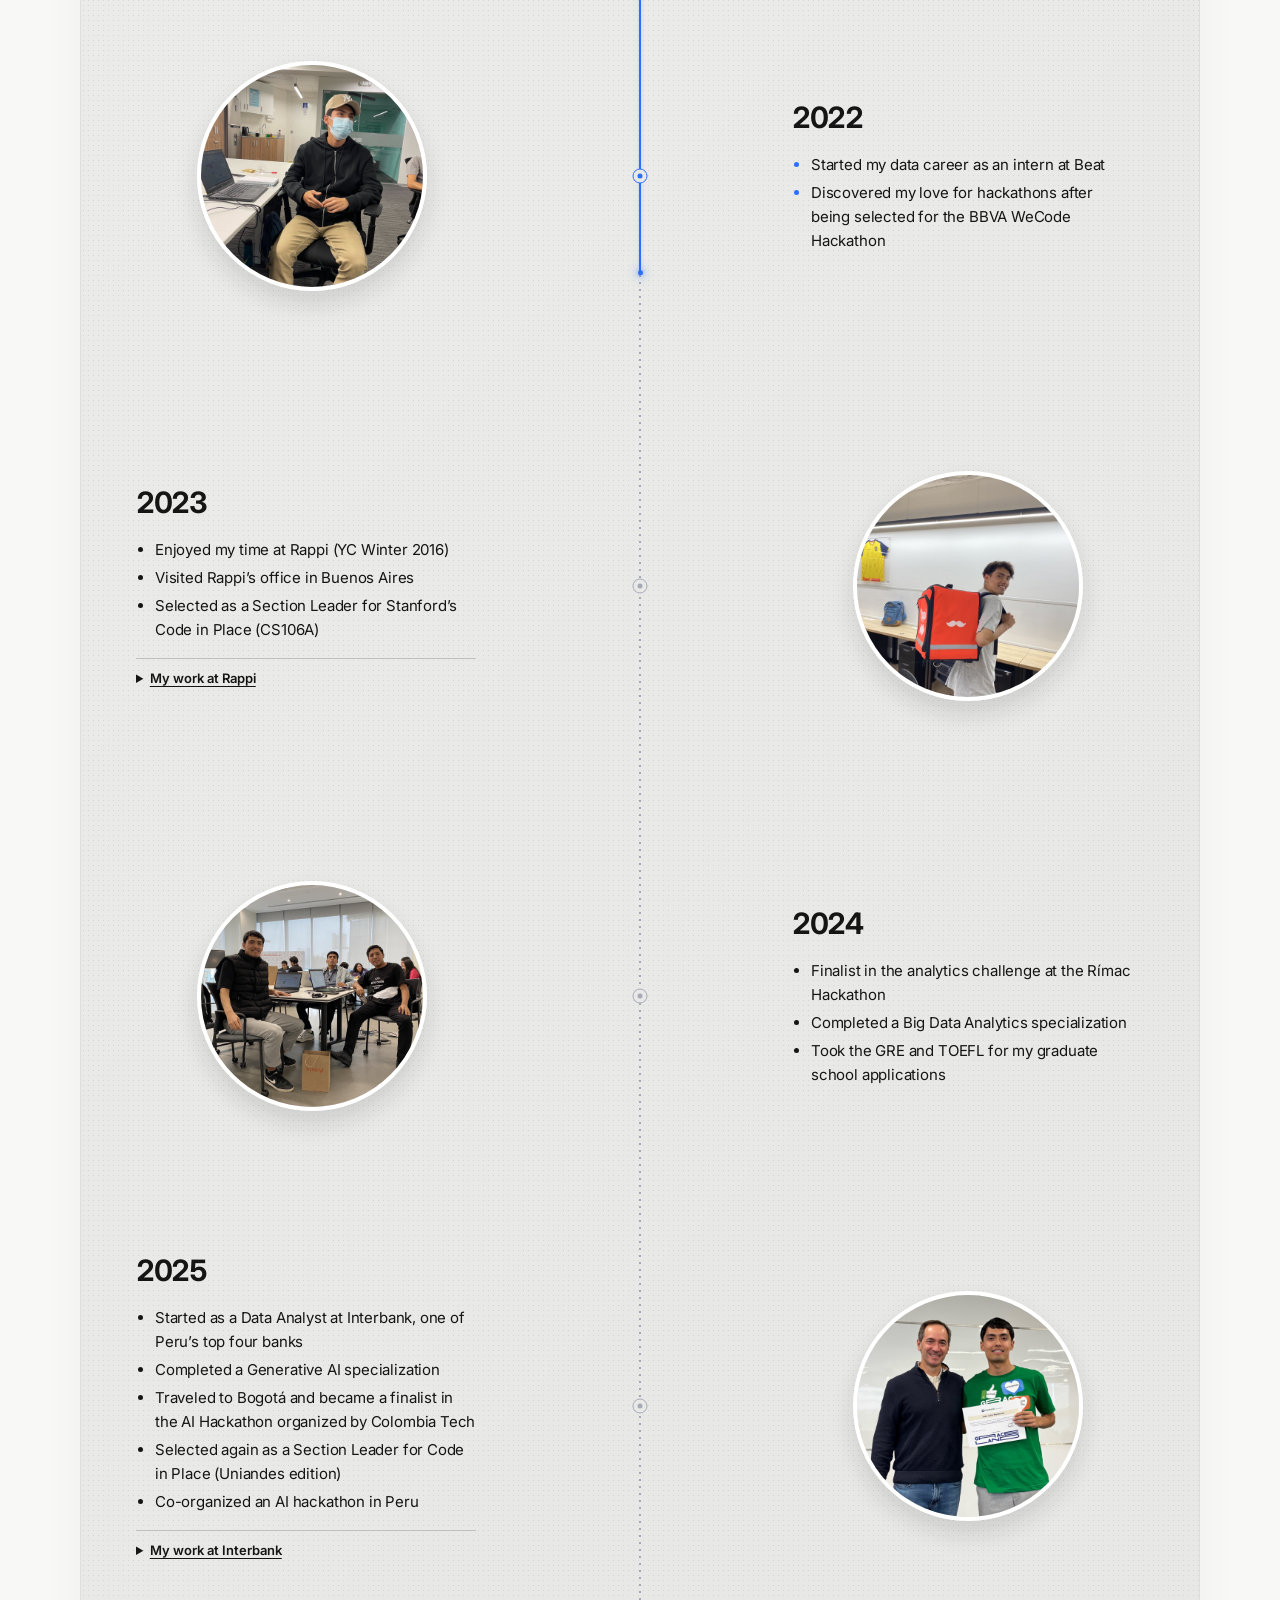
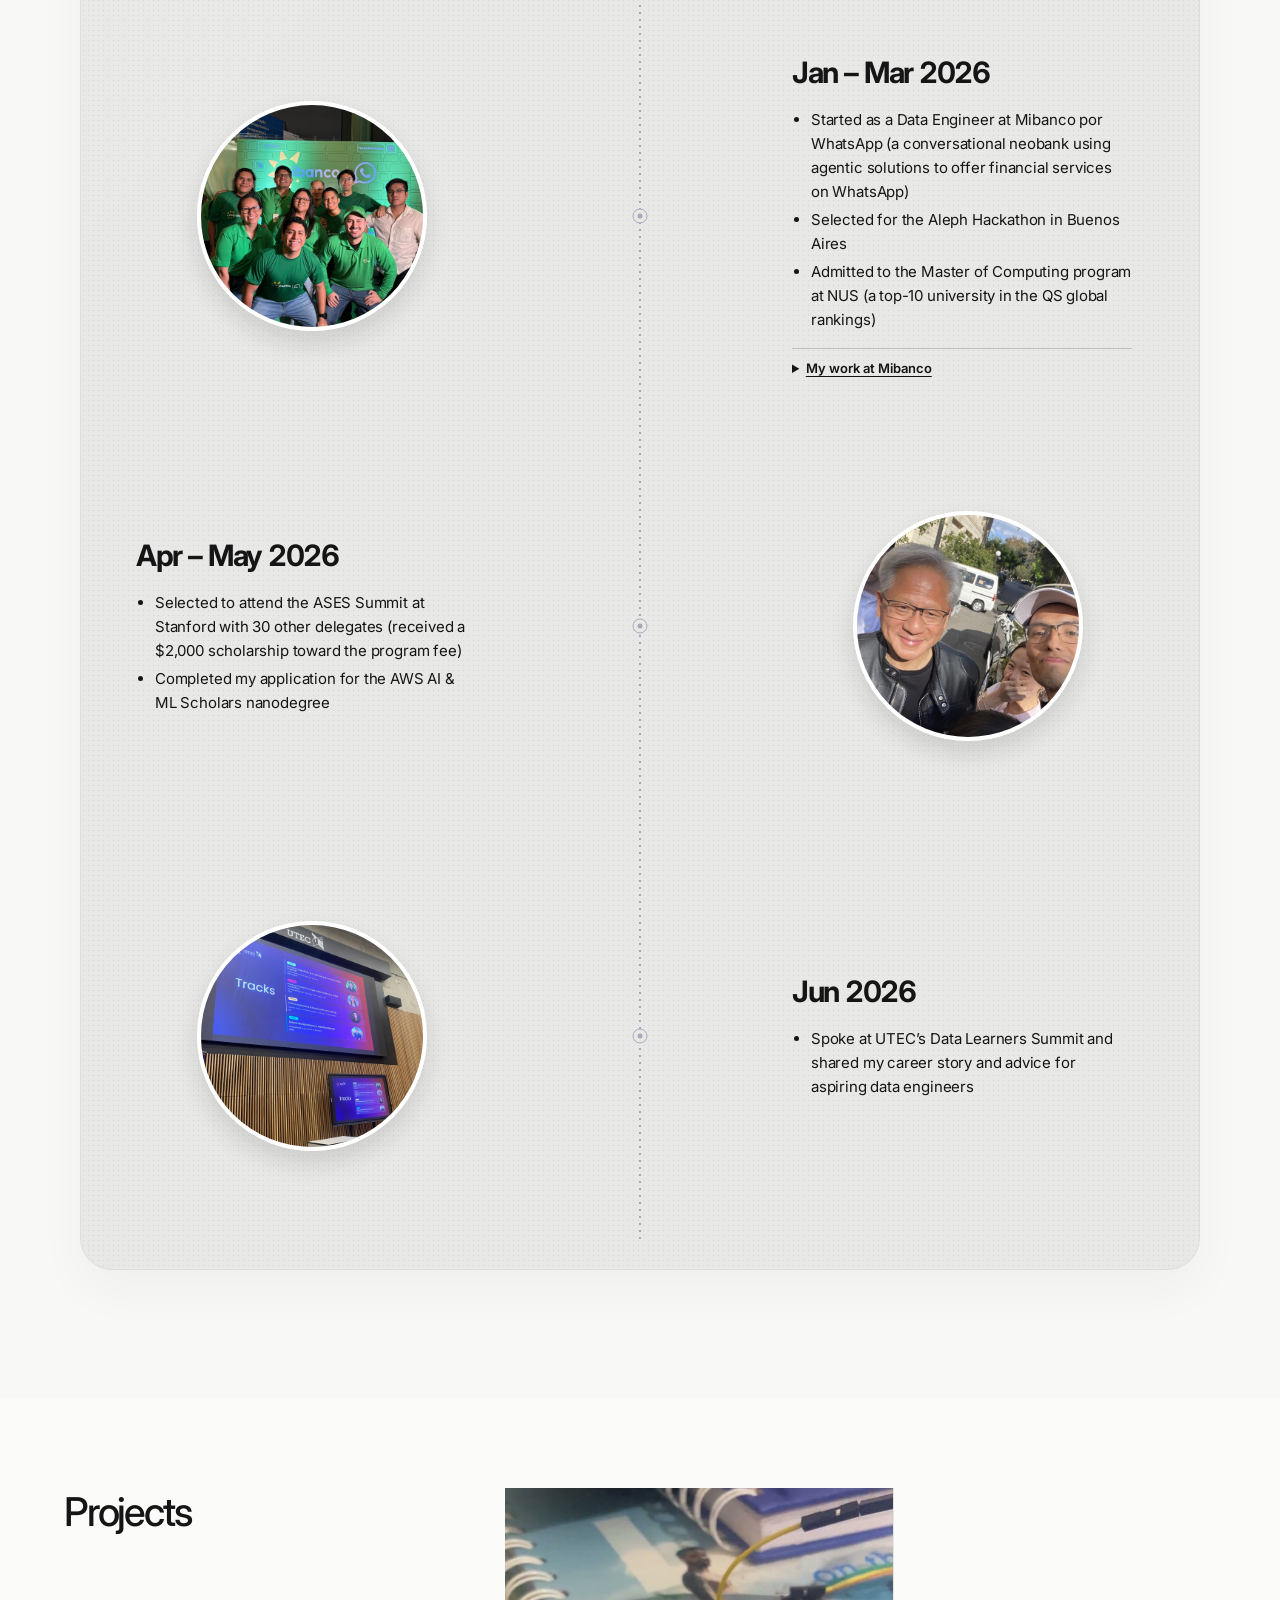
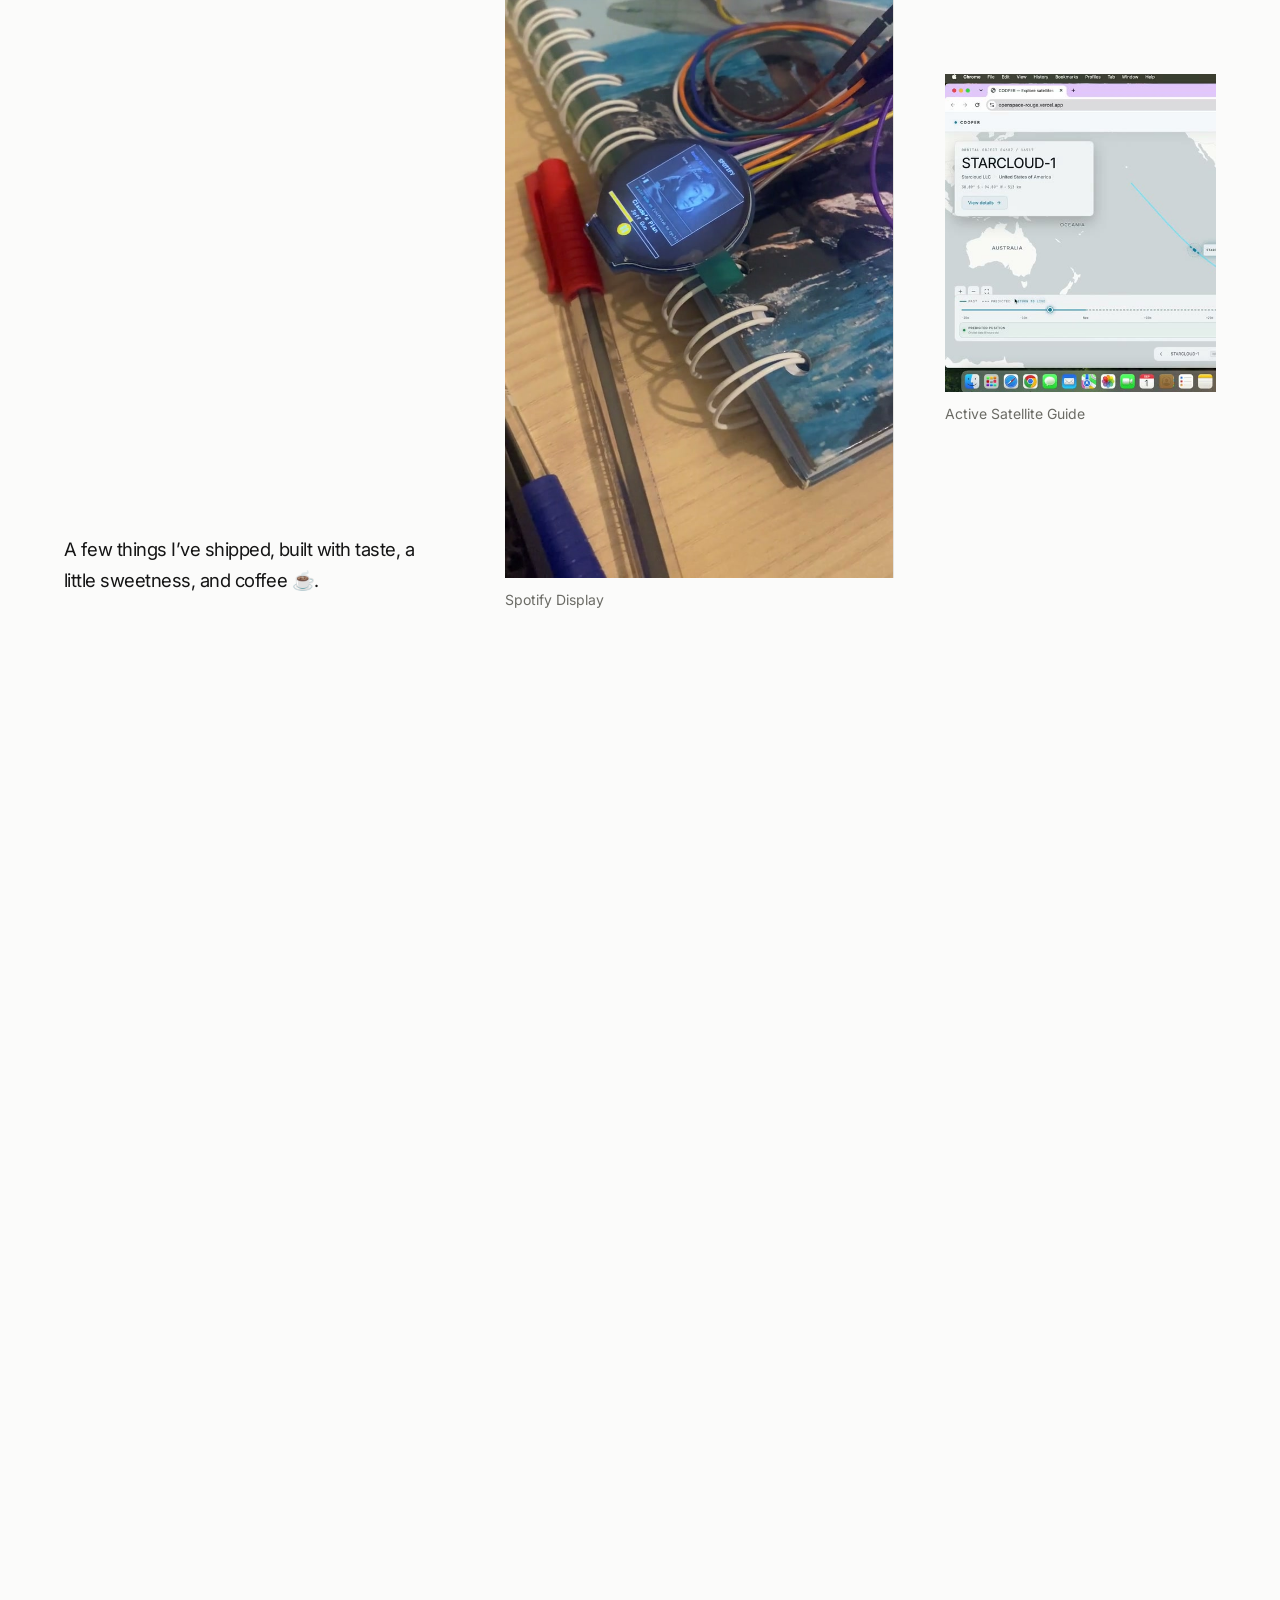
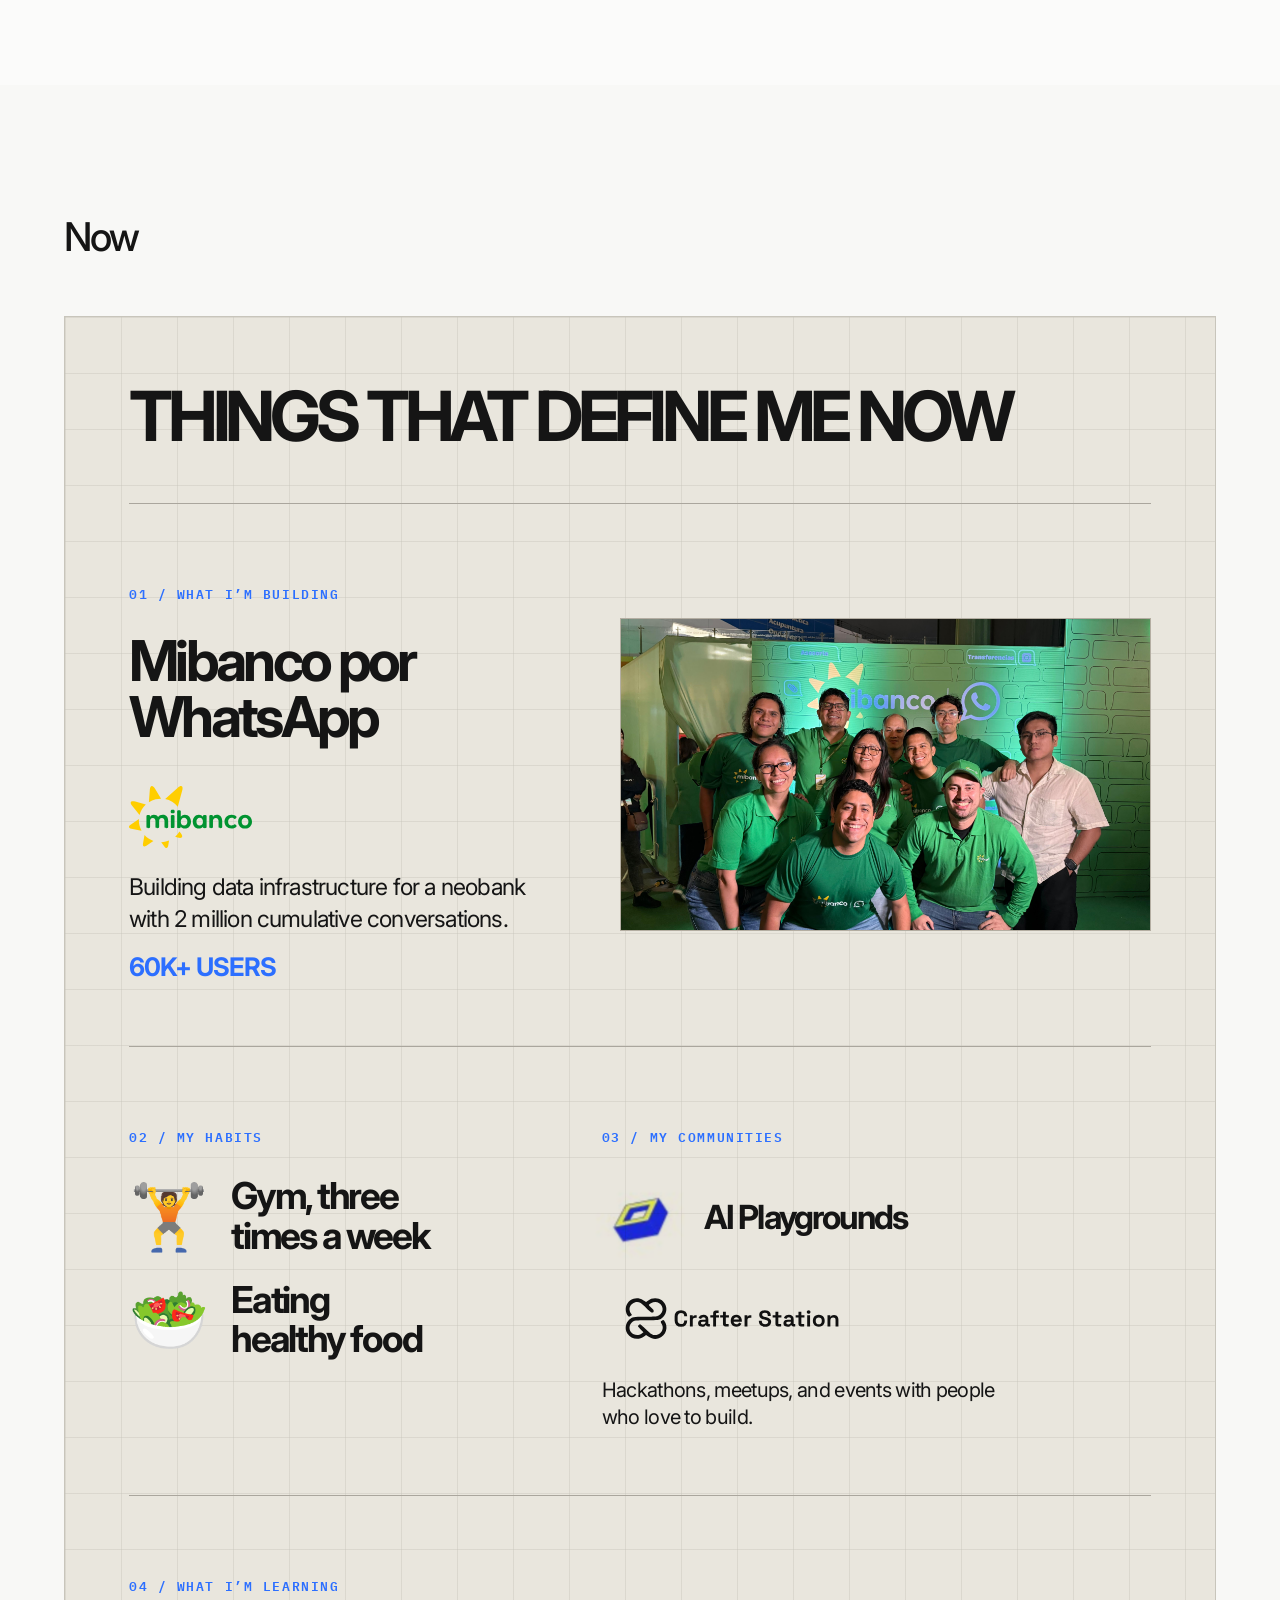
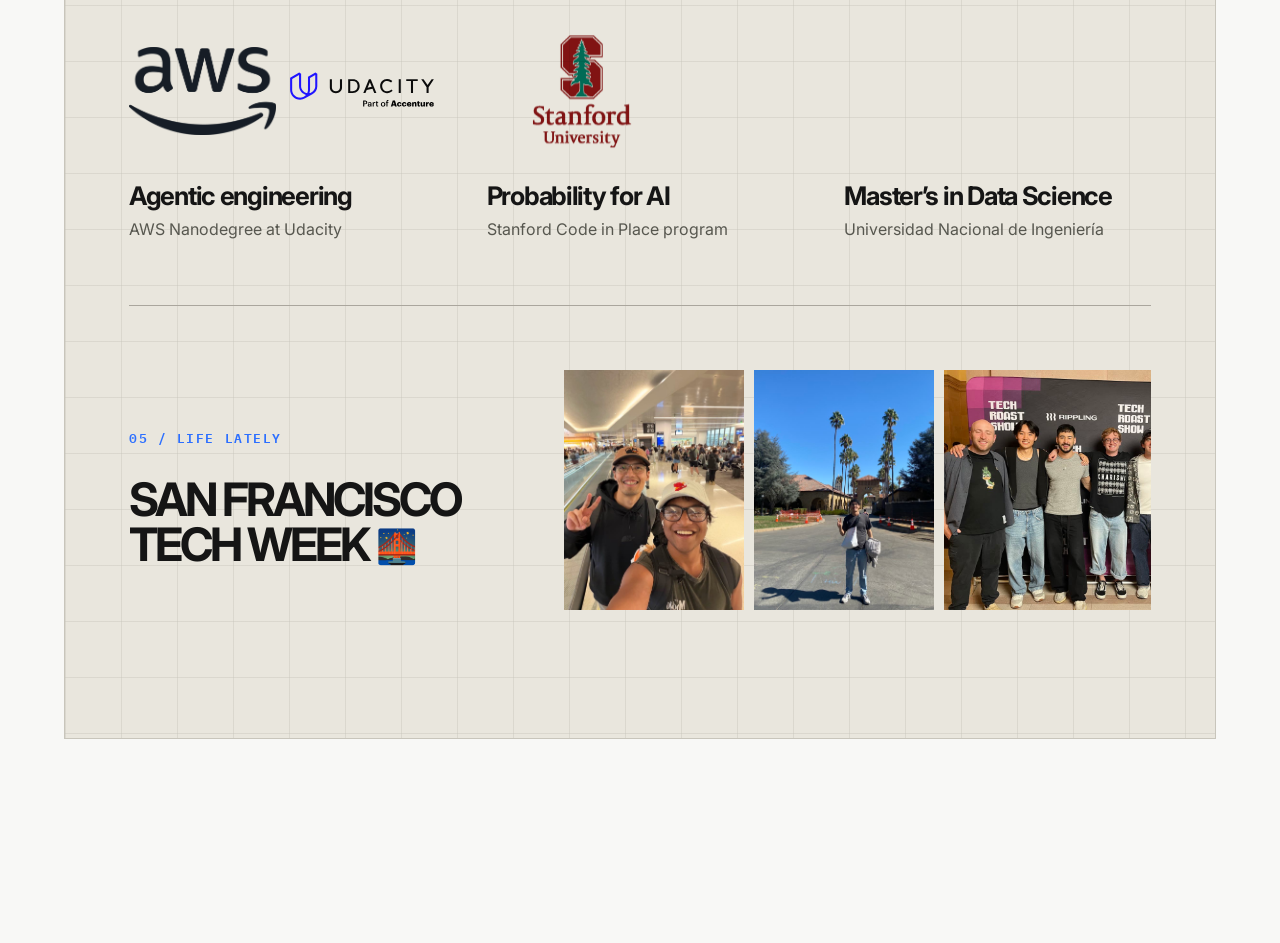
==== commit 6758ae85: "Refine hero typing and add smooth vertical timeline" ====
--- a/index.html
+++ b/index.html
@@ -34,7 +34,7 @@
     <section class="experience section-pad" id="experience" aria-labelledby="experience-title">
       <div class="section-heading"><h2 id="experience-title">Experience</h2><p>Connecting the dots.</p></div>
       <div class="timeline" id="timeline">
-        <svg class="timeline__line" viewBox="0 0 280 3280" preserveAspectRatio="none" aria-hidden="true"><path class="timeline__route-dots" d="M 140 0 C 265 130 265 280 140 410 S 15 690 140 820 S 265 1100 140 1230 S 15 1510 140 1640 S 265 1920 140 2050 S 15 2330 140 2460 S 265 2740 140 2870 S 15 3150 140 3280"/><path class="timeline__route" pathLength="1" d="M 140 0 C 265 130 265 280 140 410 S 15 690 140 820 S 265 1100 140 1230 S 15 1510 140 1640 S 265 1920 140 2050 S 15 2330 140 2460 S 265 2740 140 2870 S 15 3150 140 3280"/></svg>
+        <div class="timeline__line" aria-hidden="true"><span class="timeline__route-dots"></span><span class="timeline__route"></span><span class="timeline__tip"></span></div>
         <article class="timeline-item timeline-item--edx"><div class="timeline-item__copy"><p class="timeline-item__date">2020 – 2021</p><ul><li>Discovered programming through an introductory Python course on edX</li><li>Excelled in my university’s Data Science course, which sparked my interest in the field</li><li>Earned the AWS Certified Cloud Practitioner certification</li></ul></div><figure class="timeline-item__photo timeline-item__photo--logo"><img src="assets/timeline-2020-edx.png" width="512" height="512" alt="edX logo" loading="lazy" decoding="async"></figure></article>
         <article class="timeline-item timeline-item--beat"><div class="timeline-item__copy"><p class="timeline-item__date">2022</p><ul><li>Started my data career as an intern at Beat</li><li>Discovered my love for hackathons after being selected for the BBVA WeCode Hackathon</li></ul></div><figure class="timeline-item__photo"><img src="assets/timeline-2022-beat.jpg" width="1200" height="1600" alt="Juan seated at the Beat office" loading="lazy" decoding="async"></figure></article>
         <article class="timeline-item"><div class="timeline-item__copy"><p class="timeline-item__date">2023</p><ul><li>Enjoyed my time at Rappi (YC Winter 2016)</li><li>Visited Rappi’s office in Buenos Aires</li><li>Selected as a Section Leader for Stanford’s Code in Place (CS106A)</li></ul><details class="timeline-item__detail"><summary>My work at Rappi</summary><p>Reduced Weekly Business Review metric update time from about four hours to 30 minutes by restructuring data dependencies and moving an Airflow DAG to a larger warehouse, giving senior executives timely access to key performance insights.</p><p>Automated daily processing of Prime raw data with an Airflow pipeline that ran SQL scripts in sequence to build production tables, giving the Data Science team up-to-date inputs for models reaching about one million users.</p></details></div><figure class="timeline-item__photo"><img src="assets/timeline-2023-rappi.jpg" width="1200" height="1600" alt="Juan trying on a Rappi delivery backpack" loading="lazy" decoding="async"></figure></article>
--- a/styles.css
+++ b/styles.css
@@ -1,13 +1,13 @@
 :root{--paper:#f8f8f6;--ink:#151515;--muted:#64645f;--line:#d5d5d0;--blue:#174be8;--grid:#e7e3d7;font-family:Inter,Arial,sans-serif;color:var(--ink);background:var(--paper)}
 *{box-sizing:border-box}html{scroll-behavior:smooth}body{margin:0;min-width:320px}button,a{touch-action:manipulation}a{color:inherit;text-decoration:none}a:hover{text-decoration:underline;text-underline-offset:3px}a:focus-visible,button:focus-visible{outline:3px solid var(--blue);outline-offset:4px}img{display:block;max-width:100%}h1,h2,h3,p,figure{margin:0}h2{font-size:clamp(2rem,3.1vw,3.4rem);font-weight:500;letter-spacing:-.055em}section,footer{scroll-margin-top:1rem}.skip-link{position:fixed;z-index:100;top:-100px;left:16px;padding:12px 18px;background:#fff}.skip-link:focus{top:16px}.section-pad{padding:clamp(80px,10vw,160px) clamp(22px,5vw,90px)}
 .hero{min-height:100svh;display:grid;grid-template-columns:58% 42%;border-bottom:1px solid var(--line);overflow:hidden}.hero__content{min-height:100svh;display:flex;flex-direction:column;justify-content:space-between;padding:clamp(22px,2.7vw,44px);background:var(--paper)}.hero__first,.hero__last{font-size:clamp(6rem,13.2vw,15rem);font-weight:700;line-height:.8;letter-spacing:-.09em;white-space:nowrap}.hero__first{margin-left:-.055em}.hero__last{font-size:clamp(4.25rem,8vw,10rem);letter-spacing:-.085em;margin-left:-.045em}.hero__middle{display:grid;grid-template-columns:minmax(130px,35%) minmax(0,1fr);align-items:start;gap:clamp(18px,3vw,54px);padding:3rem 0}.hero__nav{display:flex;flex-direction:column;align-items:flex-start;gap:5px;font-size:clamp(14px,1.2vw,20px);line-height:1.35}.hero__intro{max-width:440px;font-size:clamp(16px,1.3vw,21px);line-height:1.58;letter-spacing:-.03em;text-wrap:pretty}.hero__eyebrow{font-family:'IBM Plex Mono',monospace;font-size:12px;letter-spacing:.06em;text-transform:uppercase;margin:0 0 16px}.hero__portrait{position:relative;overflow:hidden}.hero__portrait img{width:100%;height:100%;object-fit:cover;object-position:center center}
-.section-heading{display:flex;align-items:baseline;justify-content:space-between;gap:28px;margin:0 auto 55px;max-width:1440px}.section-heading p{max-width:380px;color:var(--muted);line-height:1.55;font-size:15px}.experience{background:var(--paper)}.timeline{position:relative;max-width:1120px;margin:auto;padding:28px 55px;background-color:#e8e9e6;background-image:radial-gradient(#aeb0aa55 .5px,transparent .6px),linear-gradient(135deg,#ffffff28,transparent 60%);background-size:5px 5px,100% 100%;border:1px solid #dedfdb;border-radius:32px;box-shadow:0 20px 50px #1d211d0a,inset 0 1px 0 #fff}.timeline__line{position:absolute;z-index:0;width:280px;height:calc(100% - 56px);top:28px;left:calc(50% - 140px);overflow:visible;pointer-events:none}.timeline__route{fill:none;stroke:var(--blue);stroke-width:5;stroke-linecap:round;stroke-linejoin:round;stroke-dasharray:1;stroke-dashoffset:0}.timeline-item{position:relative;z-index:1;min-height:410px;display:grid;grid-template-columns:minmax(0,1fr) 280px minmax(0,1fr);align-items:center;gap:12px}.timeline-item__copy{grid-column:1;max-width:340px;padding:18px 0}.timeline-item__date{font-size:clamp(24px,2.3vw,35px);font-weight:700;letter-spacing:-.05em;font-variant-numeric:tabular-nums}.timeline-item ul{margin:0;padding-left:19px;font-size:15px;line-height:1.6;letter-spacing:-.012em}.timeline-item li+li{margin-top:4px}.timeline-item__photo{grid-column:3;position:relative;width:clamp(190px,18vw,245px);aspect-ratio:1;margin:auto}.timeline-item__photo img{height:100%;width:100%;object-fit:cover;border-radius:50%;border:4px solid #fff;box-shadow:0 12px 24px #16161621}.timeline-item__photo--logo img{object-fit:contain;padding:21px;background:#f9f9f8}.timeline-item:nth-of-type(even) .timeline-item__copy{grid-column:3;grid-row:1}.timeline-item:nth-of-type(even) .timeline-item__photo{grid-column:1;grid-row:1}
+.section-heading{display:flex;align-items:baseline;justify-content:space-between;gap:28px;margin:0 auto 55px;max-width:1440px}.section-heading p{max-width:380px;color:var(--muted);line-height:1.55;font-size:15px}.experience{background:var(--paper)}.timeline{position:relative;max-width:1120px;margin:auto;padding:28px 55px;background-color:#e8e9e6;background-image:radial-gradient(#aeb0aa55 .5px,transparent .6px),linear-gradient(135deg,#ffffff28,transparent 60%);background-size:5px 5px,100% 100%;border:1px solid #dedfdb;border-radius:32px;box-shadow:0 20px 50px #1d211d0a,inset 0 1px 0 #fff}.timeline__line{position:absolute;z-index:0;width:280px;height:calc(100% - 56px);top:28px;left:calc(50% - 140px);overflow:visible;pointer-events:none}.timeline-item{position:relative;z-index:1;min-height:410px;display:grid;grid-template-columns:minmax(0,1fr) 280px minmax(0,1fr);align-items:center;gap:12px}.timeline-item__copy{grid-column:1;max-width:340px;padding:18px 0}.timeline-item__date{font-size:clamp(24px,2.3vw,35px);font-weight:700;letter-spacing:-.05em;font-variant-numeric:tabular-nums}.timeline-item ul{margin:0;padding-left:19px;font-size:15px;line-height:1.6;letter-spacing:-.012em}.timeline-item li+li{margin-top:4px}.timeline-item__photo{grid-column:3;position:relative;width:clamp(190px,18vw,245px);aspect-ratio:1;margin:auto}.timeline-item__photo img{height:100%;width:100%;object-fit:cover;border-radius:50%;border:4px solid #fff;box-shadow:0 12px 24px #16161621}.timeline-item__photo--logo img{object-fit:contain;padding:21px;background:#f9f9f8}.timeline-item:nth-of-type(even) .timeline-item__copy{grid-column:3;grid-row:1}.timeline-item:nth-of-type(even) .timeline-item__photo{grid-column:1;grid-row:1}
 .projects{--travel:1200px;position:relative;height:calc(100svh + var(--travel));background:#fbfbfa}.projects__sticky{height:100svh;position:sticky;top:0;display:grid;grid-template-columns:35% 65%;align-items:center;overflow:hidden;padding:clamp(28px,5vw,88px)}.projects__intro{align-self:stretch;display:flex;flex-direction:column;justify-content:space-between;padding:clamp(16px,2vw,34px) 24px clamp(16px,3vw,52px) 0}.projects__intro h2{margin-bottom:auto}.projects__intro>p{max-width:360px;font-size:clamp(17px,1.45vw,22px);line-height:1.65;letter-spacing:-.028em}.projects__hint span{font-size:22px;margin-left:10px}.projects__viewport{height:100%;min-width:0;overflow:hidden;display:flex;align-items:center}.projects__track{display:flex;align-items:center;gap:clamp(80px,10vw,190px);width:max-content;will-change:transform;padding:0 10vw 0 7vw}.project{flex:none;width:clamp(390px,39vw,570px)}.project--first{transform:translateY(-10vh)}.project--second{transform:translateY(10vh)}.project__image{position:relative;display:block;width:100%;height:clamp(330px,52vh,540px);border:0;padding:0;overflow:hidden;background:#e5e4e1;text-align:left;cursor:pointer}.project--first .project__image{width:70%;margin-left:auto}.project__image>:is(img,video){width:100%;height:100%;object-fit:cover;transition:transform 400ms cubic-bezier(.645,.045,.355,1),opacity 200ms ease}.project__overlay{position:absolute;inset:0;display:flex;flex-direction:column;justify-content:center;gap:19px;padding:clamp(24px,3vw,48px);background:#090909;color:#fff;opacity:0;transition:opacity 180ms ease}.project__overlay strong{font-size:clamp(26px,2.6vw,42px);font-weight:500;line-height:1.1;letter-spacing:-.05em}.project__overlay>span:not(.project__number){font-size:15px;line-height:1.55;max-width:440px}.project__overlay small,.project__number{font:500 11px/1.5 'IBM Plex Mono',monospace;letter-spacing:.04em}.project__number{position:absolute;top:28px}.project__overlay small{position:absolute;bottom:26px;color:#c3c3c3}.project__image:is(:hover,:focus-visible,.is-active) .project__overlay{opacity:1}.project__image:is(:hover,:focus-visible,.is-active)>:is(img,video){transform:scale(1.025)}.project__caption{color:#6b6b65;margin:13px 0 0;font-size:14px}
 .now{background:var(--paper)}
 
 @media(max-width:900px){.hero{grid-template-columns:55% 45%}.hero__first{font-size:clamp(5rem,12vw,8rem)}.hero__last{font-size:clamp(3.4rem,7.4vw,6rem)}.hero__middle{display:block}.hero__nav{margin-bottom:40px}.timeline{padding:24px}.timeline-item{grid-template-columns:minmax(0,1fr) 160px minmax(0,1fr);min-height:370px}.timeline__line{width:160px;left:calc(50% - 80px)}.timeline-item__photo{width:170px}.projects__sticky{grid-template-columns:32% 68%}.projects__intro>p{font-size:16px}}
 @media(max-width:650px){.section-pad{padding:68px 18px}.section-heading{display:block;margin-bottom:30px}.section-heading p{margin-top:14px;font-size:14px}.hero{display:flex;flex-direction:column;min-height:0}.hero__content{min-height:530px;padding:22px}.hero__first{font-size:clamp(5.2rem,22vw,9rem)}.hero__last{font-size:clamp(2.95rem,13vw,5.5rem)}.hero__middle{padding:28px 0}.hero__nav{display:grid;grid-template-columns:repeat(3,max-content);gap:10px 20px;margin-bottom:30px;font-size:13px}.hero__intro{font-size:16px;max-width:330px}.hero__portrait{height:470px}.hero__portrait img{object-position:center 44%}.timeline{padding:20px 16px 28px;border-radius:20px}.timeline__line{width:72px;left:8px;top:25px;height:calc(100% - 50px)}.timeline-item{display:flex;flex-direction:column;align-items:flex-start;justify-content:center;min-height:450px;gap:20px;padding-left:84px}.timeline-item__copy{padding:0;max-width:100%;order:2}.timeline-item__photo{order:1;margin:0;width:160px}.timeline-item:nth-of-type(even) .timeline-item__copy,.timeline-item:nth-of-type(even) .timeline-item__photo{grid-column:auto;grid-row:auto}.timeline-item__date{font-size:26px}.timeline-item ul{font-size:14px}.projects{height:auto!important}.projects__sticky{height:auto;position:static;display:block;padding:70px 18px}.projects__intro{display:block;padding:0}.projects__intro h2{margin:0 0 28px}.projects__intro>p{max-width:420px}.projects__viewport{height:auto;overflow:visible}.projects__track{display:grid;gap:90px;width:100%;padding:0;transform:none!important}.project{width:100%;transform:none}.project--first .project__image{width:76%}.project__image{height:clamp(330px,90vw,500px)}.project--second{width:90%;margin-left:auto}.project__overlay{padding:24px}.project__overlay>span:not(.project__number){font-size:14px}}
-@media(prefers-reduced-motion:reduce){html{scroll-behavior:auto}.timeline__route{stroke-dashoffset:0!important}.project__image>:is(img,video),.project__overlay{transition:none}.projects__track{transform:none!important;will-change:auto}.projects{height:auto!important}.projects__sticky{position:static;height:auto;display:block}.projects__intro{display:block;padding:0;margin-bottom:40px}.projects__viewport{height:auto;overflow:visible}.projects__track{display:grid;grid-template-columns:repeat(2,minmax(0,1fr));gap:35px;width:100%;padding:0}.project,.project--first,.project--second{width:100%;transform:none}.project--first .project__image{width:100%}}
+@media(prefers-reduced-motion:reduce){html{scroll-behavior:auto}.project__image>:is(img,video),.project__overlay{transition:none}.projects__track{transform:none!important;will-change:auto}.projects{height:auto!important}.projects__sticky{position:static;height:auto;display:block}.projects__intro{display:block;padding:0;margin-bottom:40px}.projects__viewport{height:auto;overflow:visible}.projects__track{display:grid;grid-template-columns:repeat(2,minmax(0,1fr));gap:35px;width:100%;padding:0}.project,.project--first,.project--second{width:100%;transform:none}.project--first .project__image{width:100%}}
 .timeline-item__detail{margin-top:16px;border-top:1px solid #bfc0bd;padding-top:10px;font-size:13px;line-height:1.5}
 .timeline-item__detail summary{width:max-content;max-width:100%;cursor:pointer;font-weight:600;text-decoration:underline;text-underline-offset:3px}
 .timeline-item__detail summary:hover{color:#164ae7}
@@ -35,15 +35,19 @@
 
 /* One type system: Inter for reading and headings, IBM Plex Mono for compact labels. */
 :root{--blue:#2c6fff;--route-dots:#a6a9b8}
-.timeline__route-dots{fill:none;stroke:var(--route-dots);stroke-width:1.6;stroke-dasharray:2 5;stroke-linecap:round}
-.timeline__route{stroke:var(--blue);stroke-width:2;stroke-dashoffset:1;filter:drop-shadow(0 0 3px #2c6fff33)}
-.timeline__marker{position:absolute;z-index:2;width:15px;height:15px;border:1px solid #a6a9b8;border-radius:50%;background:#f8f8f6;transform:translate(-50%,-50%);pointer-events:none;transition:border-color 220ms ease,background-color 220ms ease,box-shadow 220ms ease}
-.timeline__marker::before{content:"";position:absolute;inset:-21px;border-radius:50%;background:radial-gradient(circle,#2c6fff3d 0%,#2c6fff2e 38%,#2c6fff17 60%,transparent 78%);opacity:0;transform:scale(.5);pointer-events:none}
-.timeline__marker.is-lit{border-color:var(--blue);background:var(--blue);box-shadow:0 0 0 4px #2c6fff20}
-.timeline__marker.is-lit::after{content:"";position:absolute;inset:4px;border-radius:50%;background:#fff}
-.timeline__marker.is-current{box-shadow:0 0 0 7px #2c6fff42,0 0 22px 8px #2c6fff42}
-.timeline__marker.is-current::before{opacity:1;transform:scale(1);animation:milestone-burst 550ms cubic-bezier(.215,.61,.355,1) both}
-@keyframes milestone-burst{from{opacity:0;transform:scale(.5)}55%{opacity:1;transform:scale(1.3)}to{opacity:1;transform:scale(1)}}
+.timeline__line{width:2px;left:calc(50% - 1px);overflow:visible}
+.timeline__route-dots,.timeline__route{position:absolute;inset:0;display:block;pointer-events:none}
+.timeline__route-dots{background:repeating-linear-gradient(to bottom,var(--route-dots) 0 2px,transparent 2px 7px)}
+.timeline__route{background:var(--blue);transform:scaleY(0);transform-origin:top;box-shadow:0 0 4px #2c6fff33,0 0 12px #2c6fff26}
+.timeline__tip{position:absolute;top:-2.5px;left:-1.5px;width:5px;height:5px;border-radius:50%;background:var(--blue);box-shadow:0 0 5px 1px #2c6fff55,0 0 12px 3px #2c6fff33;opacity:0;pointer-events:none}
+.timeline__marker{position:absolute;z-index:2;width:15px;height:15px;border:1px solid var(--route-dots);border-radius:50%;background:#e8e9e6;transform:translate(-50%,-50%);pointer-events:none;transition:border-color 300ms cubic-bezier(.215,.61,.355,1)}
+.timeline__marker::after{content:"";position:absolute;inset:4px;border-radius:50%;background:var(--route-dots);transition:background-color 300ms cubic-bezier(.215,.61,.355,1)}
+.timeline__marker::before{content:"";position:absolute;inset:-1px;border:1px solid var(--blue);border-radius:50%;opacity:0;pointer-events:none}
+.timeline__marker.is-lit{border-color:var(--blue)}
+.timeline__marker.is-lit::after{background:var(--blue)}
+.timeline__marker.is-lit::before{animation:milestone-burst 720ms cubic-bezier(.215,.61,.355,1) both}
+@keyframes milestone-burst{0%{opacity:.75;transform:scale(1)}100%{opacity:0;transform:scale(3.6)}}
+@media(max-width:650px){.timeline__line{width:2px;left:43px}}
 .timeline-item.is-lit li::marker{color:var(--blue)}
 
 
@@ -63,9 +67,7 @@
 body:has(main :focus-visible) .footer-veil{visibility:hidden}
 @media(max-width:40rem){.site-footer{padding-inline:12px}.site-footer__nav{column-gap:4px}.site-footer__link{padding-inline:6px;letter-spacing:1.1px}}
 @media(prefers-reduced-motion:reduce){
-  .timeline__route{stroke-dashoffset:0;filter:none}
-  .timeline__marker,.site-footer__link,.site-footer__link span{transition:none}
-  .timeline__marker::before{animation:none}
+  .site-footer__link,.site-footer__link span{transition:none}
   .site-footer .site-footer__link span{transform:none}
 }
 
@@ -103,8 +105,15 @@
 .hero__hello{font-size:clamp(94px,11.8vw,174px);font-weight:300;line-height:1;letter-spacing:-.09em;white-space:nowrap}
 .hero__name{font-size:clamp(27px,2.65vw,39px);font-weight:500;line-height:1.16;letter-spacing:-.055em;margin-top:26px;min-height:1.16em}
 .hero__description{max-width:680px;font-size:clamp(18px,1.8vw,26px);line-height:1.3;letter-spacing:-.035em;margin-top:14px;min-height:5.2em;text-wrap:pretty}
-.hero__type:is(.is-typing,.is-complete)::after{content:"";display:inline-block;width:.045em;min-width:2px;height:.78em;margin-left:.035em;background:var(--blue);vertical-align:-.08em}
-.hero__type.is-complete::after{animation:hero-caret-blink 800ms steps(1,end) infinite}
+/* Hidden letters retain their space; complete words wrap before typing starts. */
+.hero__word{display:inline-block;white-space:nowrap}
+.hero__character{position:relative}
+.hero__ink{opacity:0}
+.hero__character.is-visible>.hero__ink{opacity:1}
+.hero__character.is-caret::after{content:"";position:absolute;left:100%;top:.12em;width:max(2px,.045em);height:.85em;background:var(--blue);pointer-events:none}
+.hero__character.is-leading::after{left:0}
+.hero__character.is-paused::after{animation:hero-caret-blink 800ms steps(1,end) infinite}
+.hero__accessible-copy{position:absolute;width:1px;height:1px;padding:0;margin:-1px;overflow:hidden;clip-path:inset(50%);white-space:nowrap;border:0}
 @keyframes hero-caret-blink{50%{opacity:0}}
 @media(max-width:900px){.hero__nav{margin-bottom:0}.hero__hello{font-size:clamp(76px,11vw,110px)}.hero__name{font-size:clamp(22px,2.9vw,29px)}.hero__description{font-size:clamp(16px,1.9vw,20px)}}
 @media(max-width:650px){.hero__content{min-height:520px}.hero__nav{display:flex;gap:10px 20px;font-size:13px}.hero__message{padding:36px 0 24px}.hero__hello{font-size:clamp(88px,20vw,128px)}.hero__name{font-size:clamp(23px,6vw,31px);margin-top:22px}.hero__description{font-size:clamp(17px,4.4vw,21px);max-width:100%;min-height:6.5em}}
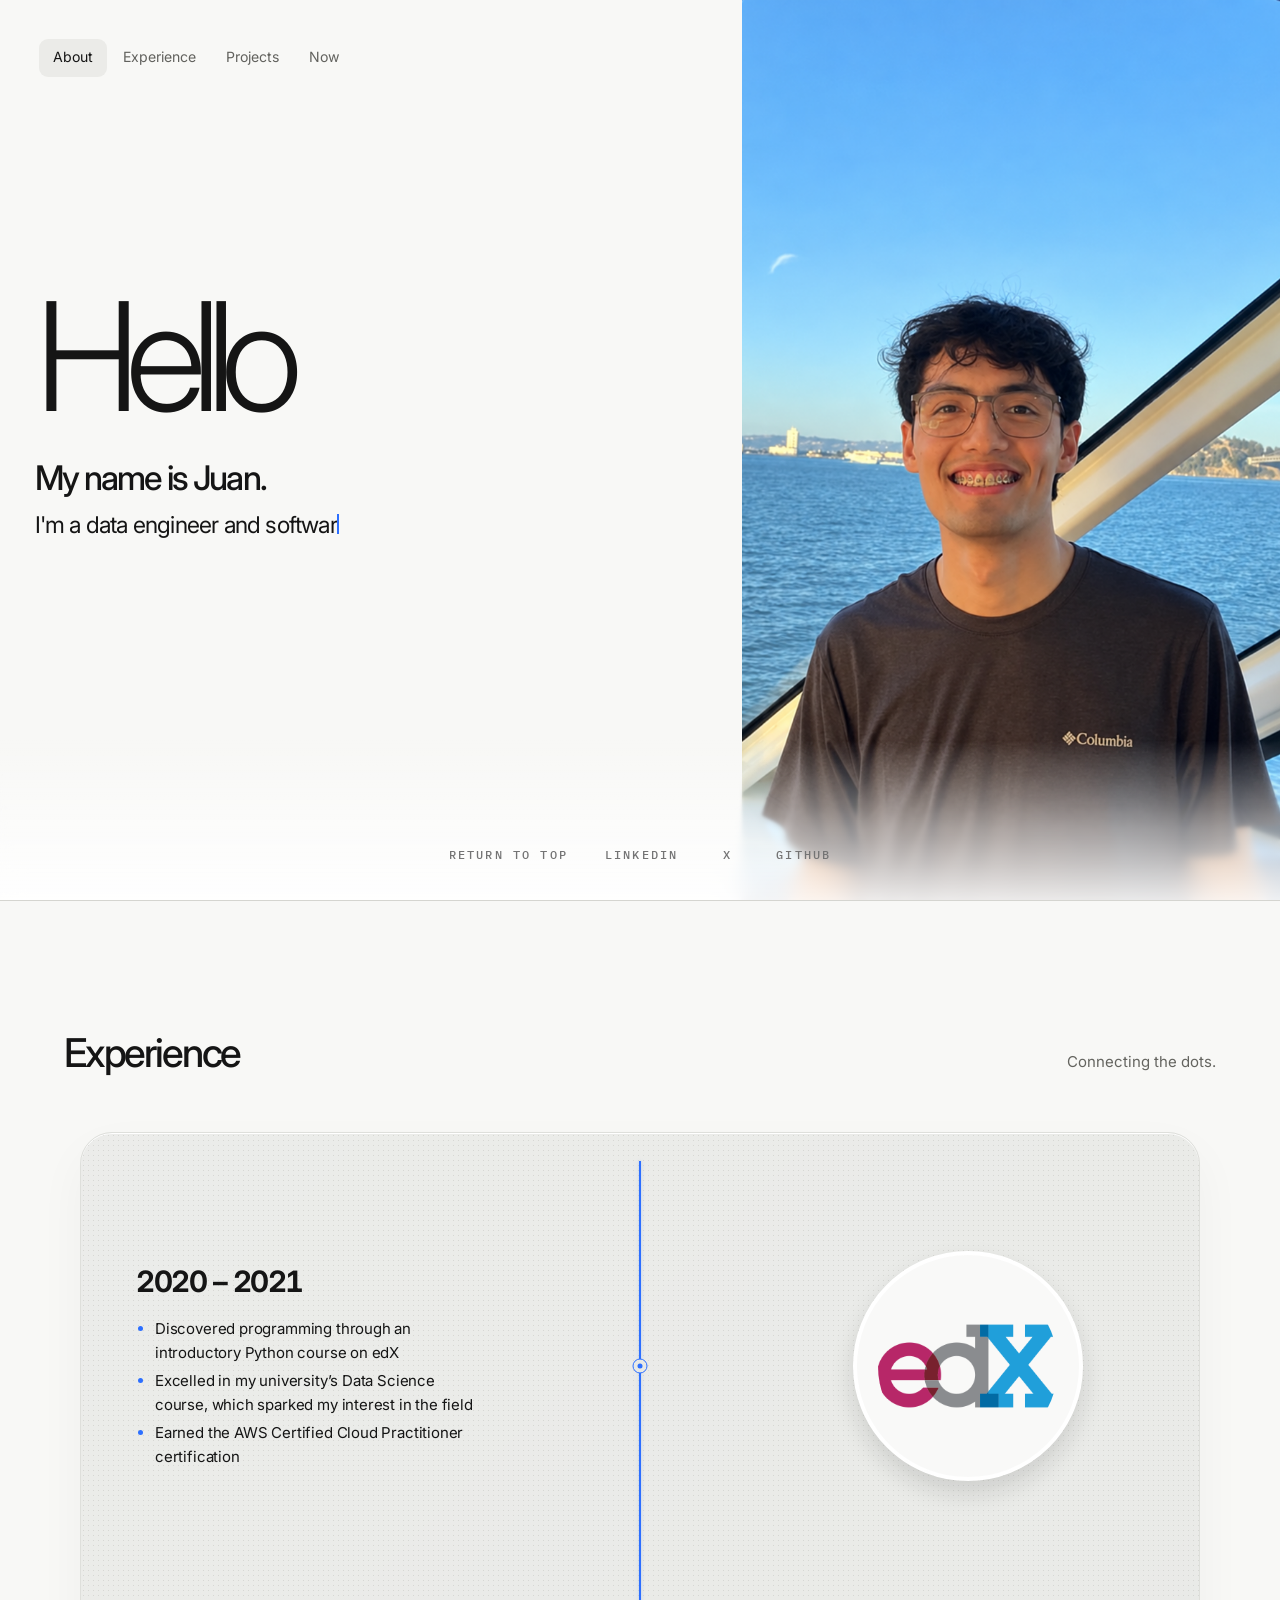
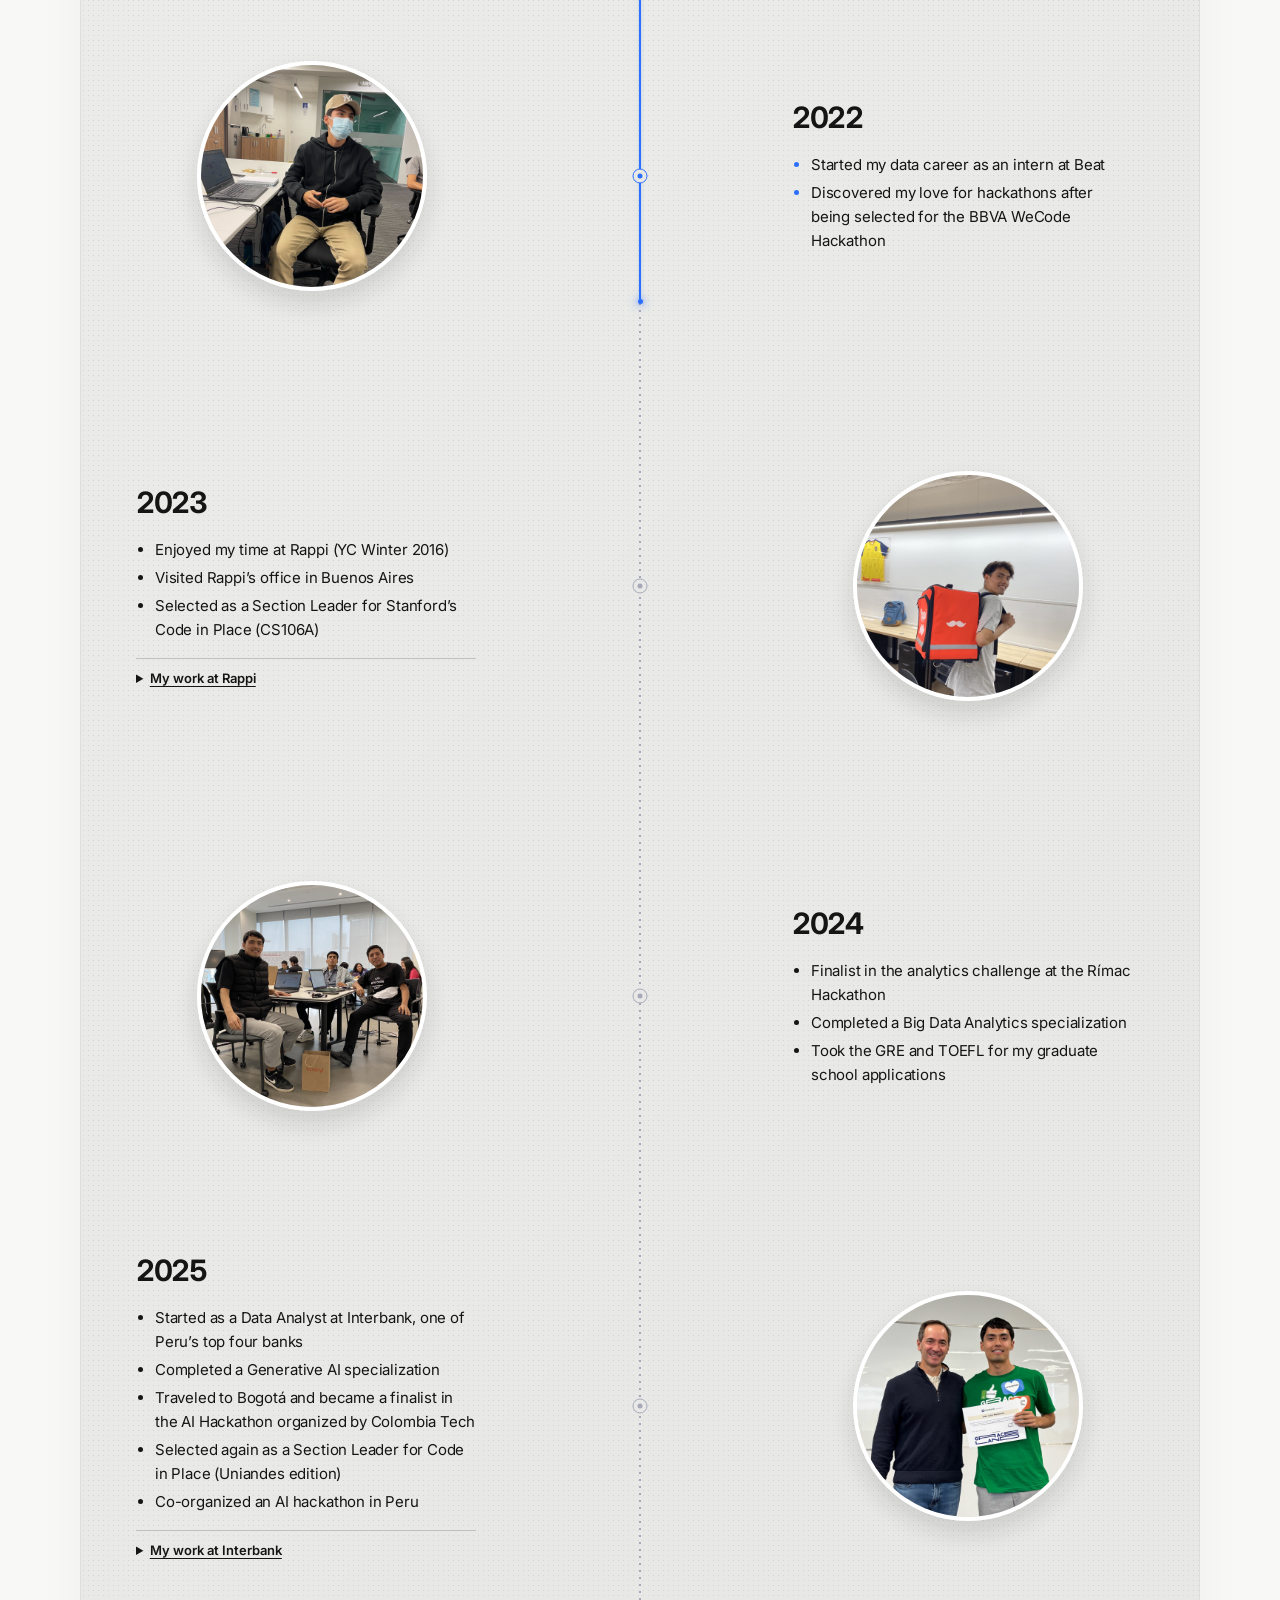
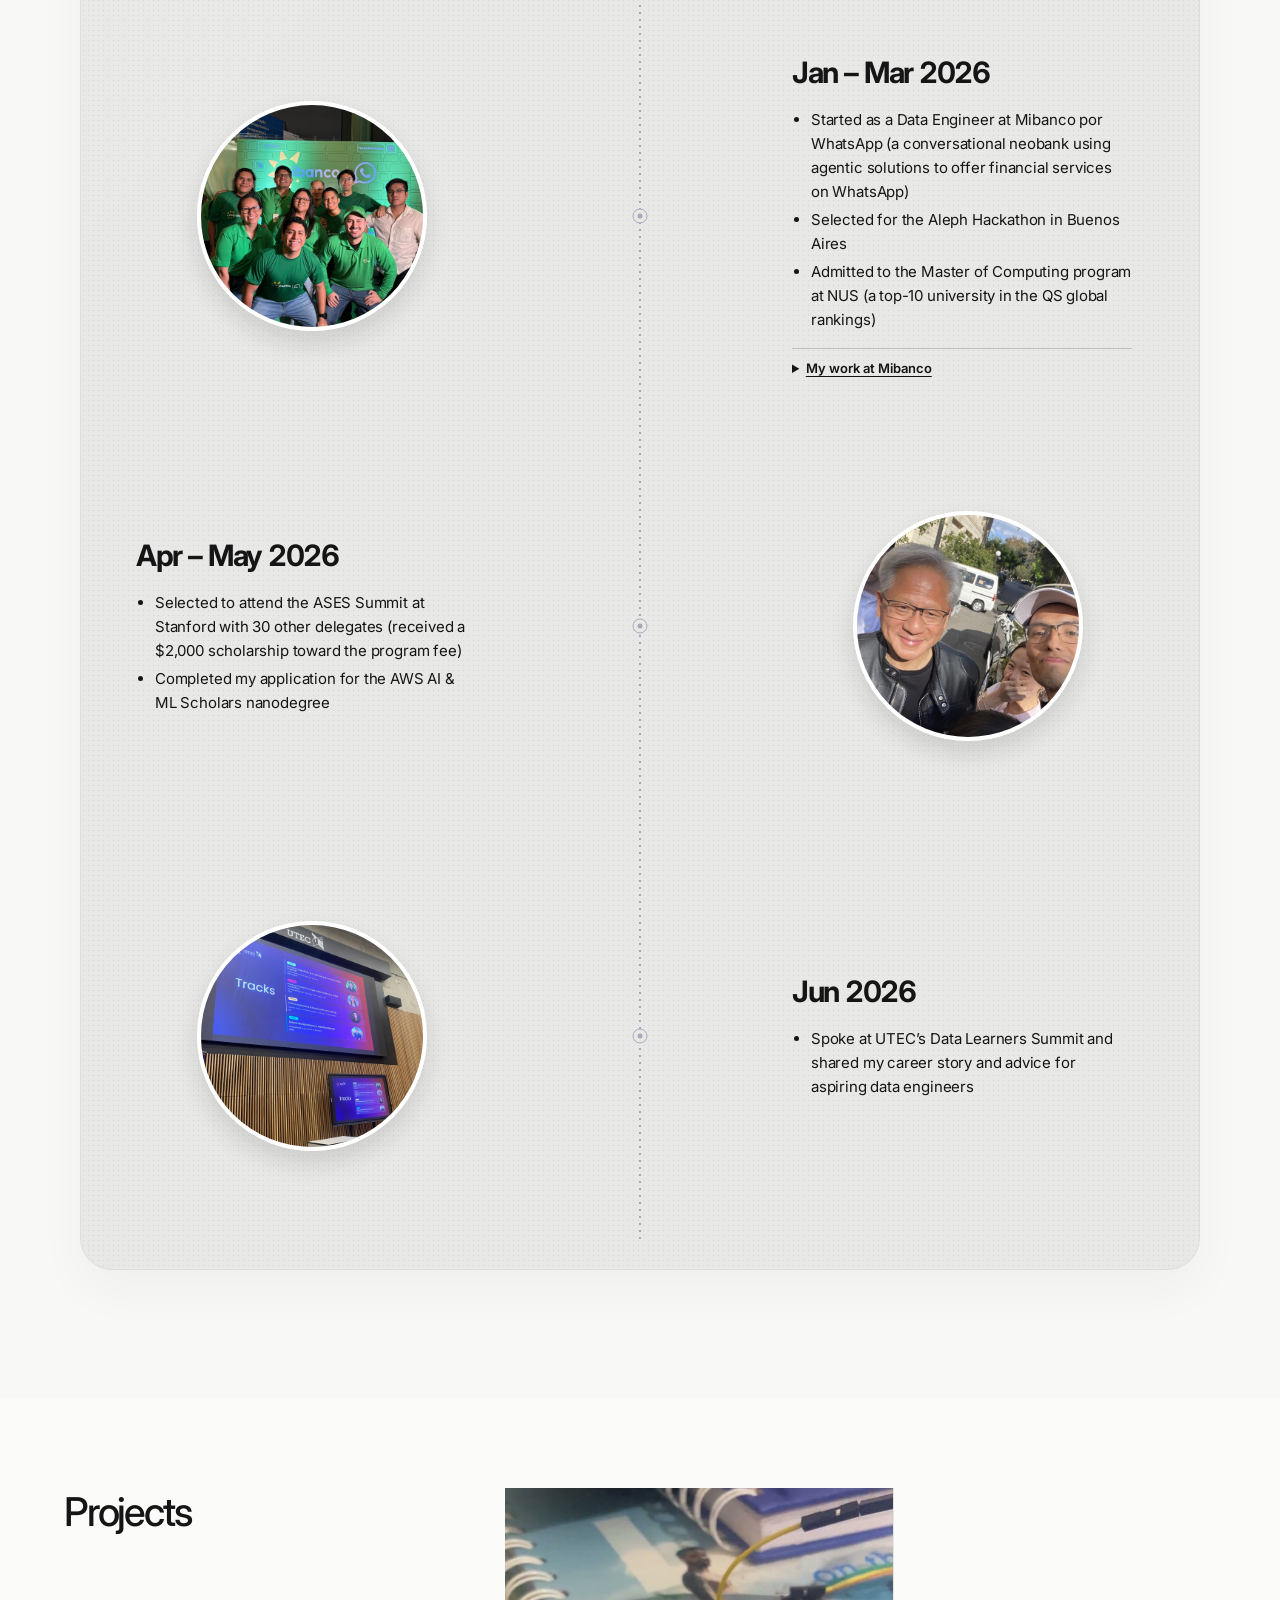
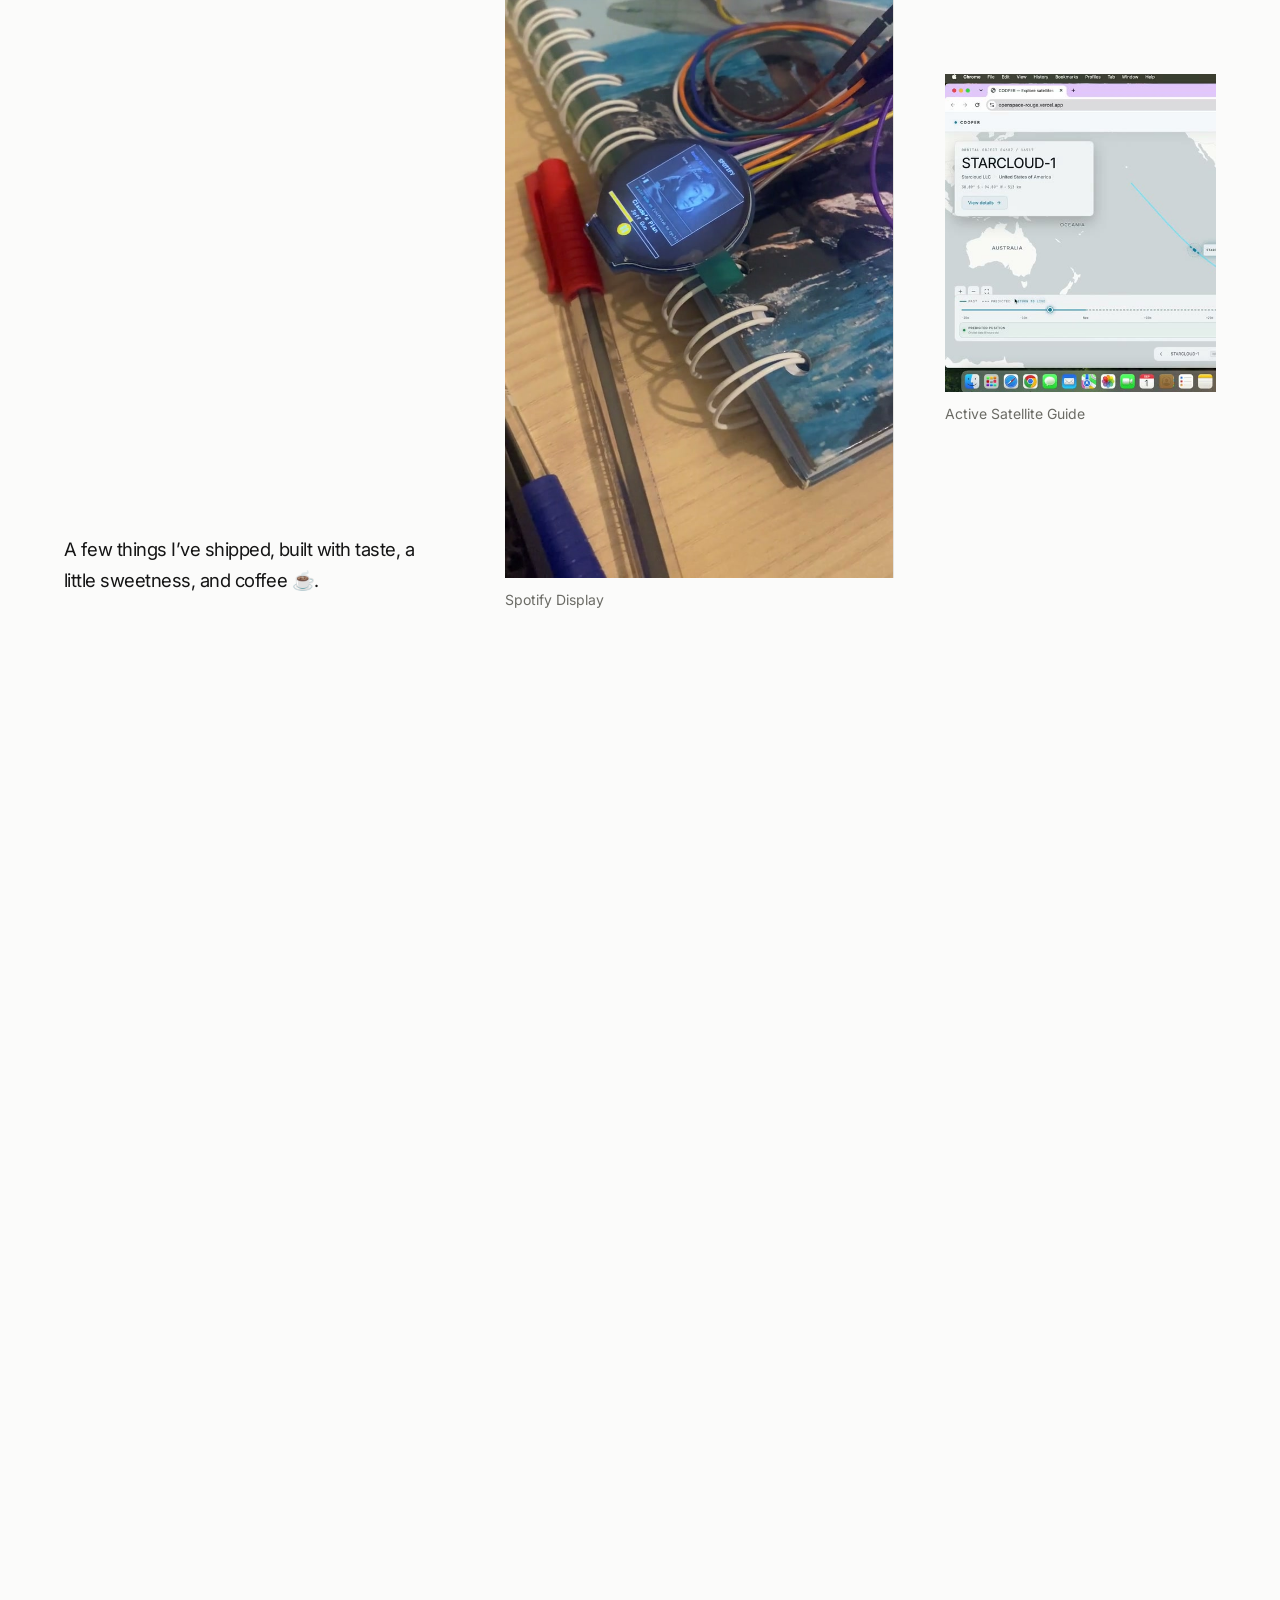
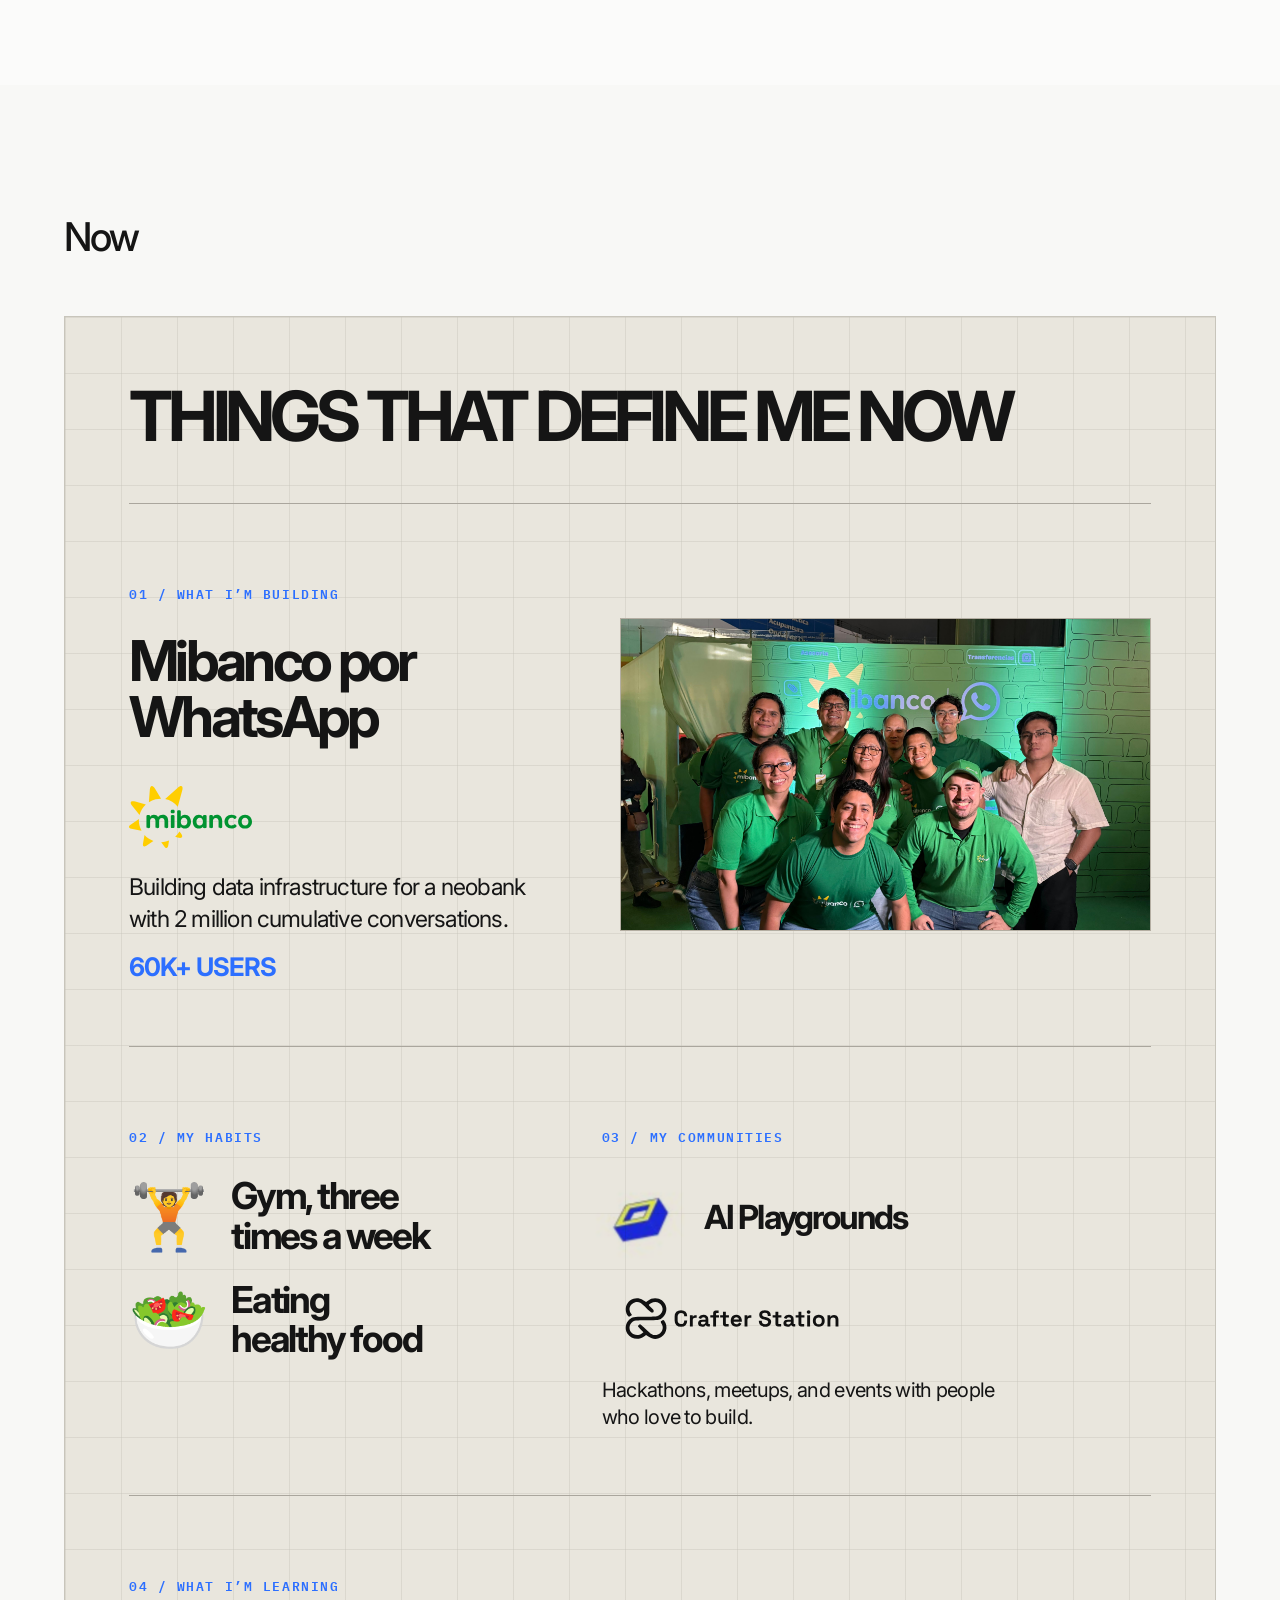
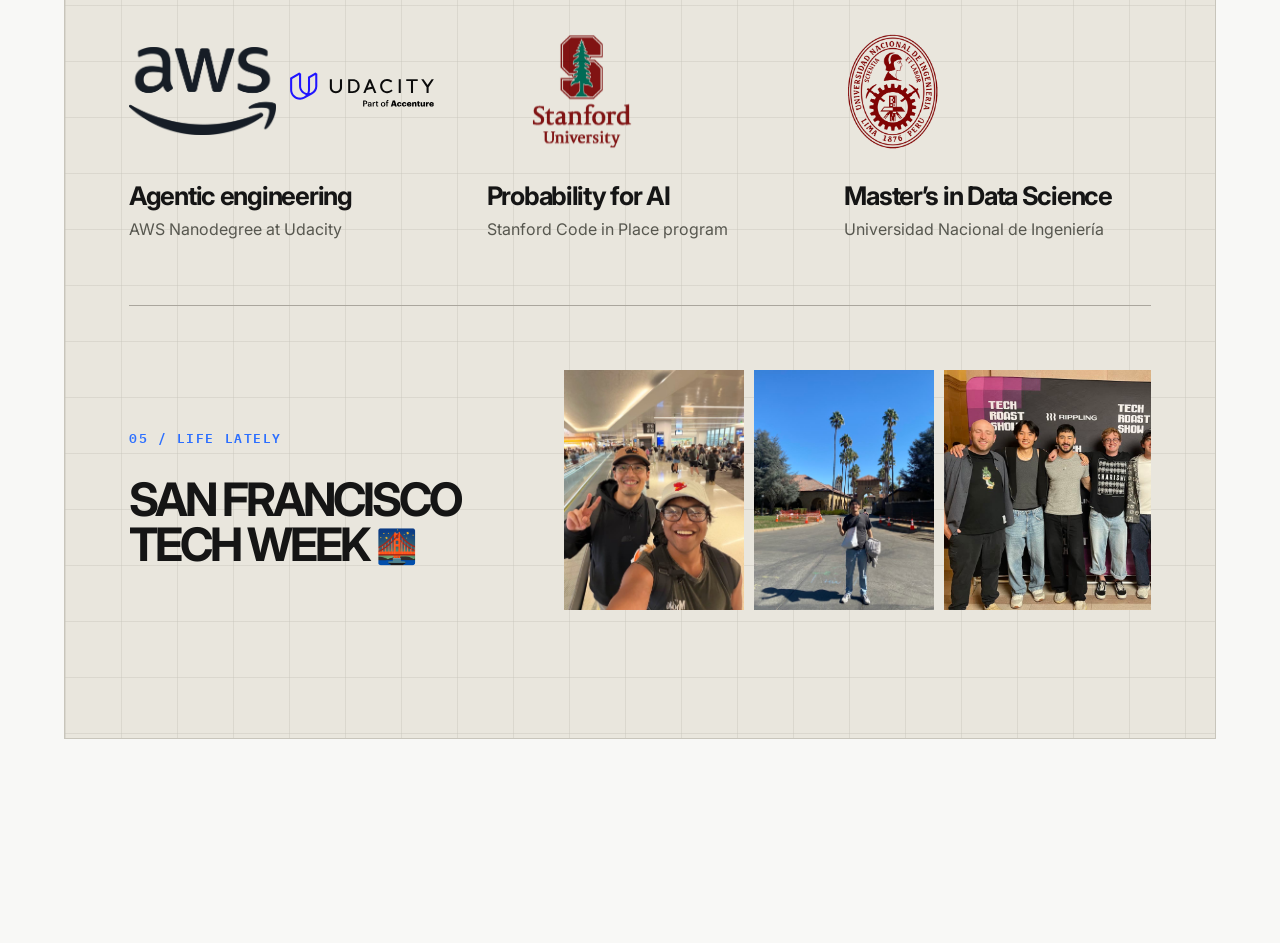
==== commit 12937ea0: "Bust cached assets for root-directory production deployments" ====
--- a/index.html
+++ b/index.html
@@ -10,8 +10,8 @@
   <link rel="preconnect" href="https://fonts.googleapis.com">
   <link rel="preconnect" href="https://fonts.gstatic.com" crossorigin>
   <link href="https://fonts.googleapis.com/css2?family=IBM+Plex+Mono:wght@400;500;600&family=Inter:wght@300;400;500;600;700&display=swap" rel="stylesheet">
-  <link rel="stylesheet" href="styles.css">
-  <script src="app.js" defer></script>
+  <link rel="stylesheet" href="styles.css?v=c7f786b288b7">
+  <script src="app.js?v=c1a28b4d86de" defer></script>
 </head>
 <body>
   <a class="skip-link" href="#experience">Skip to content</a>
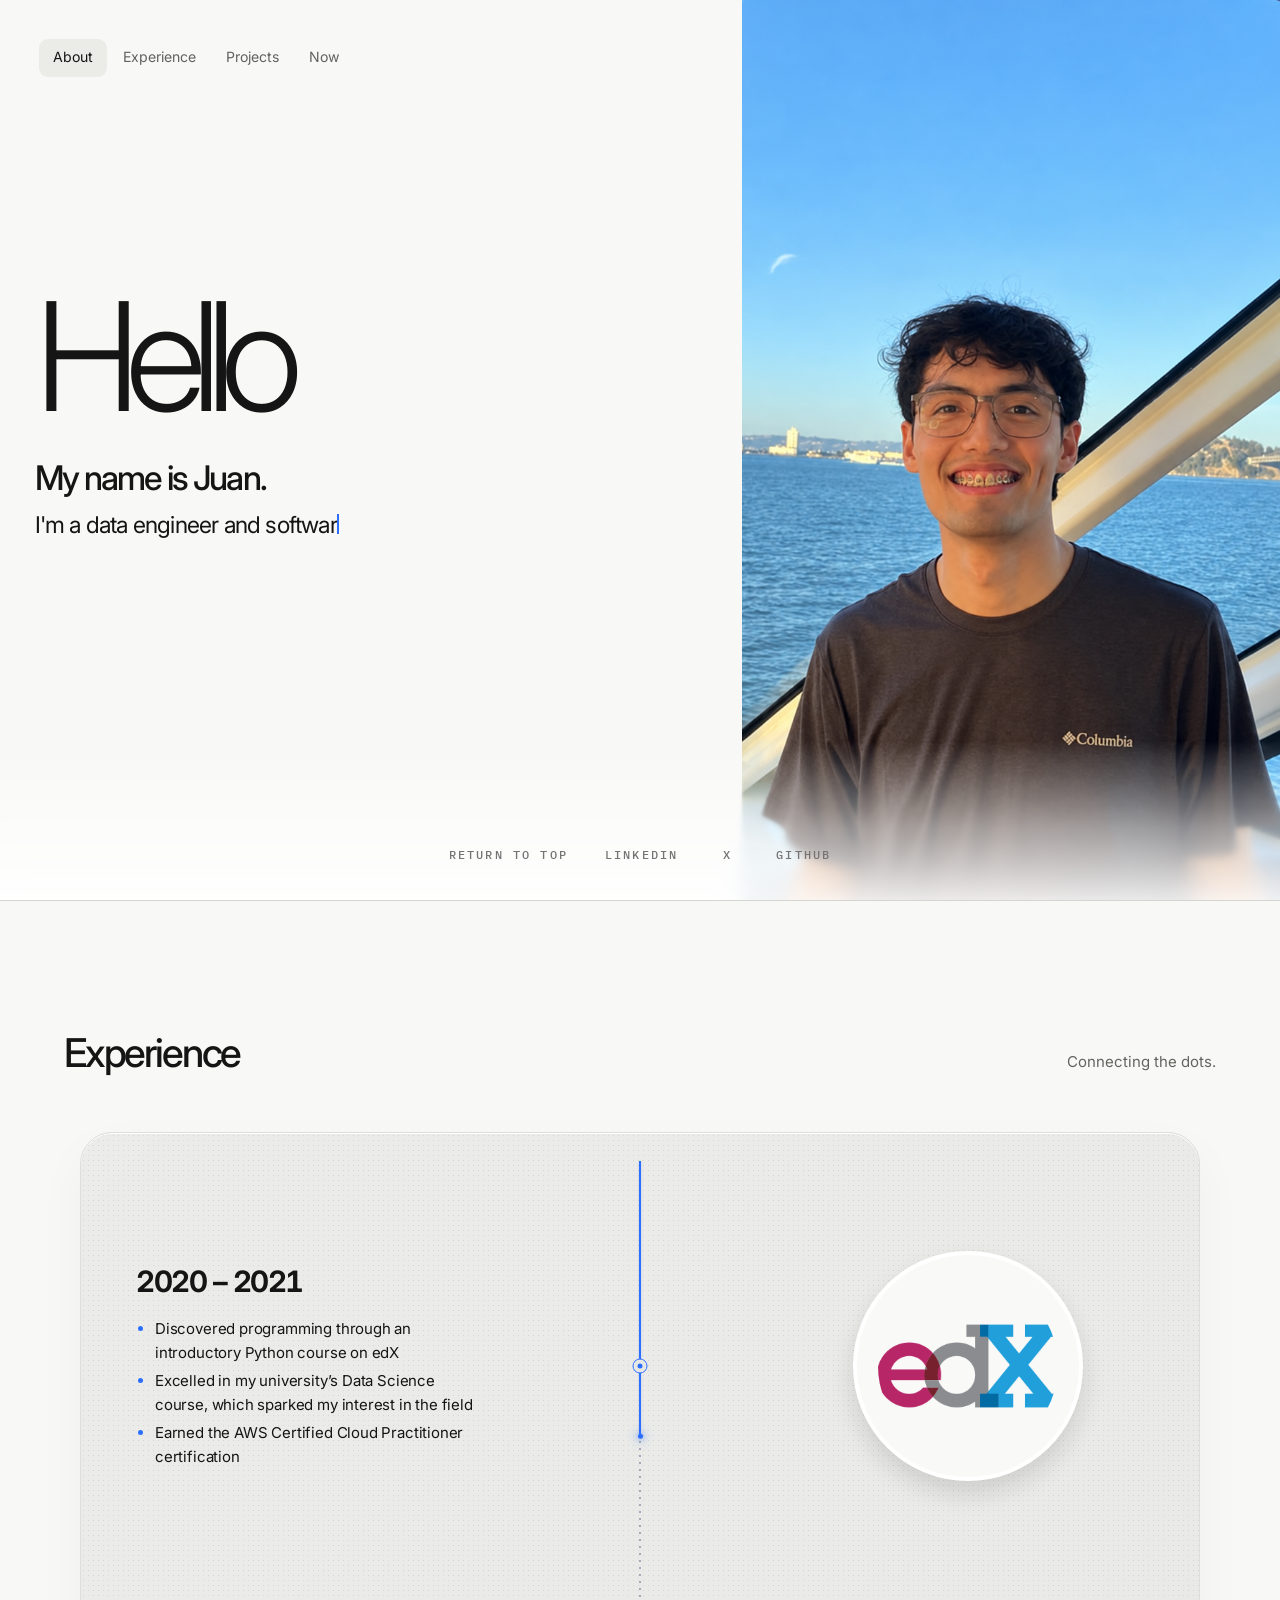
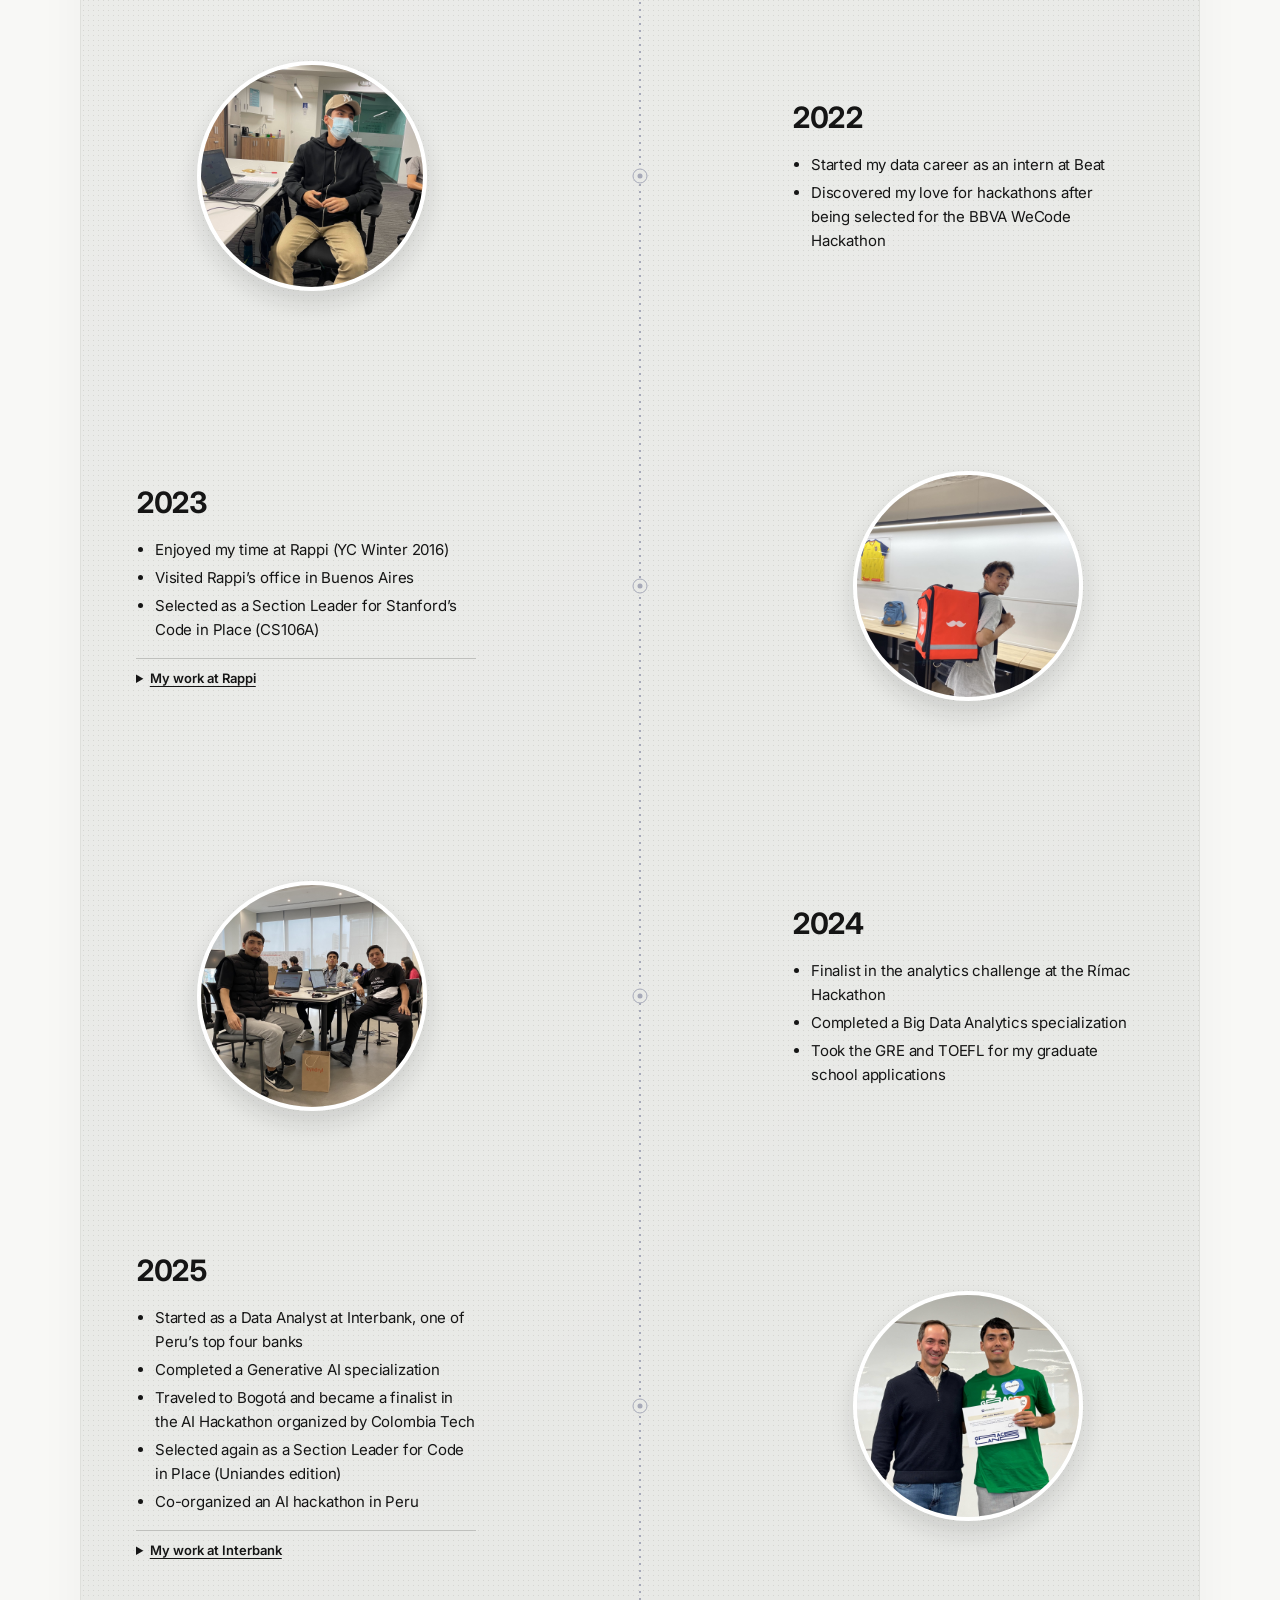
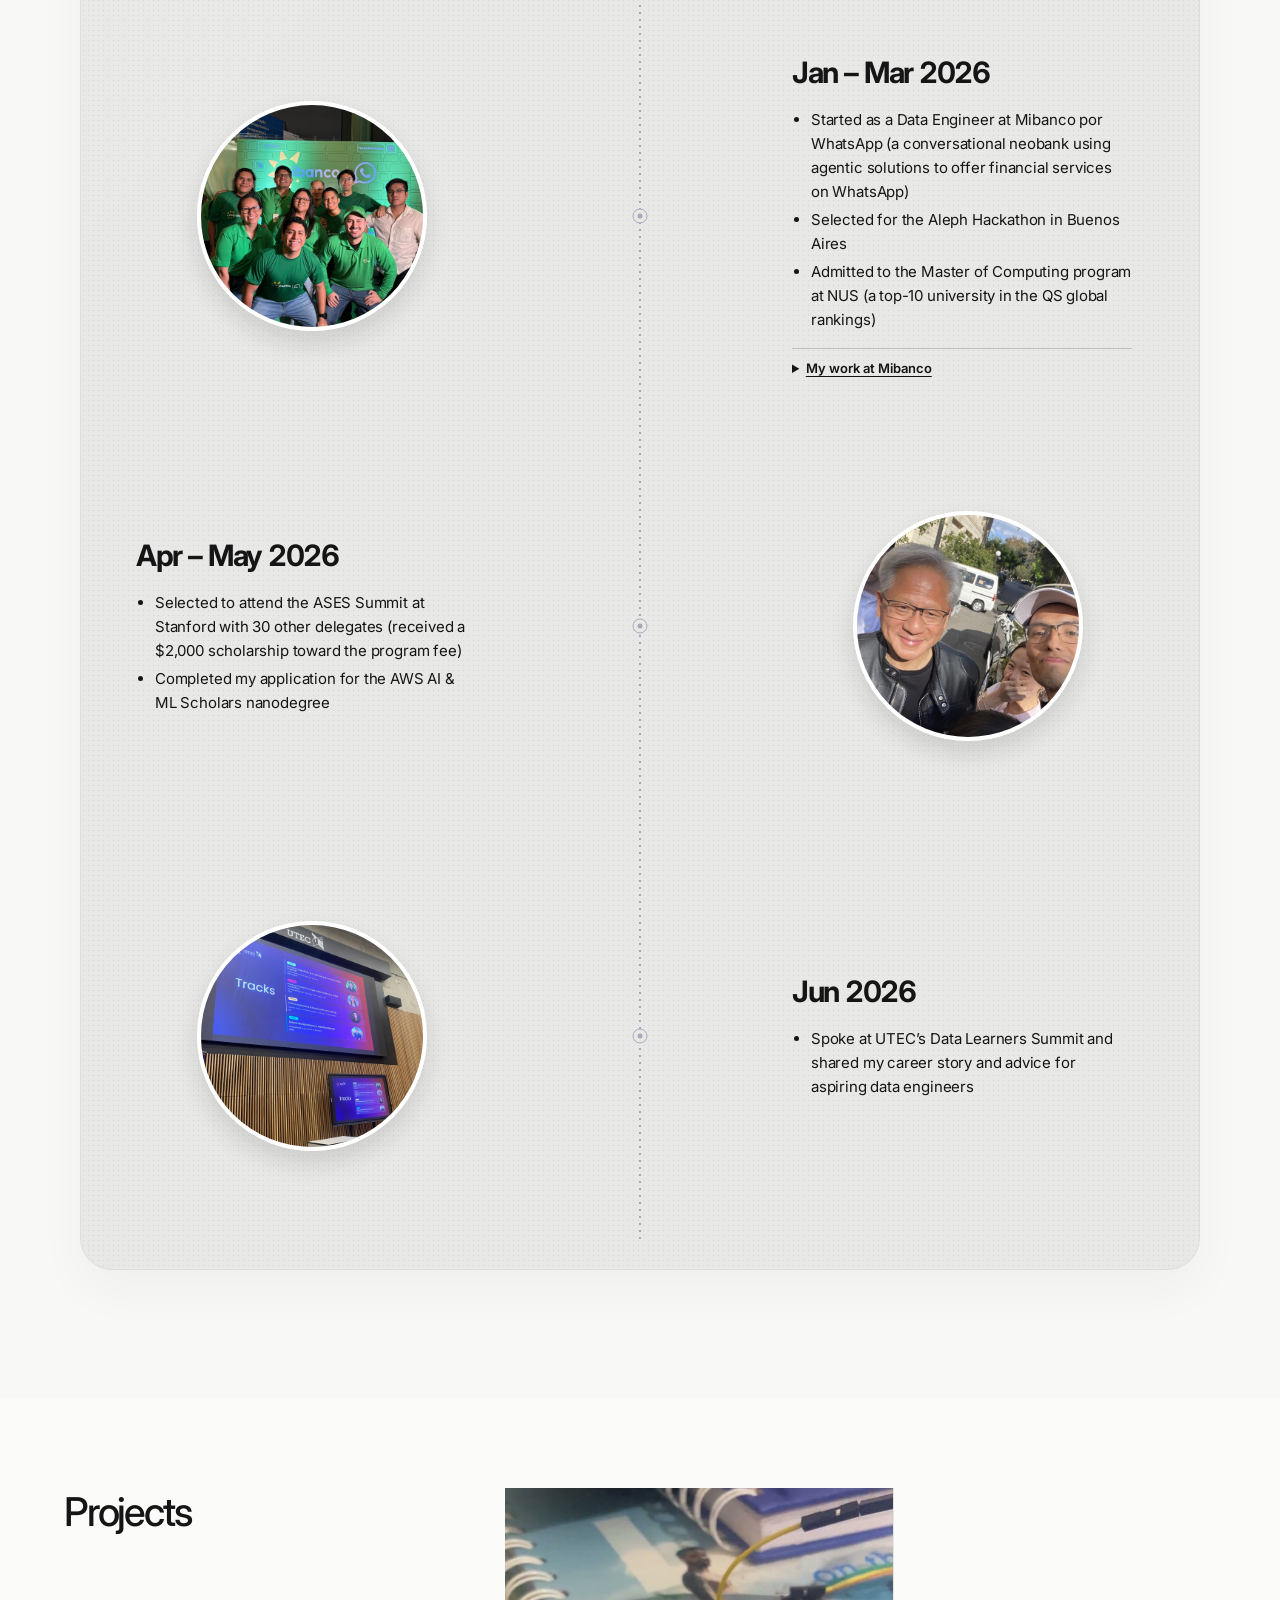
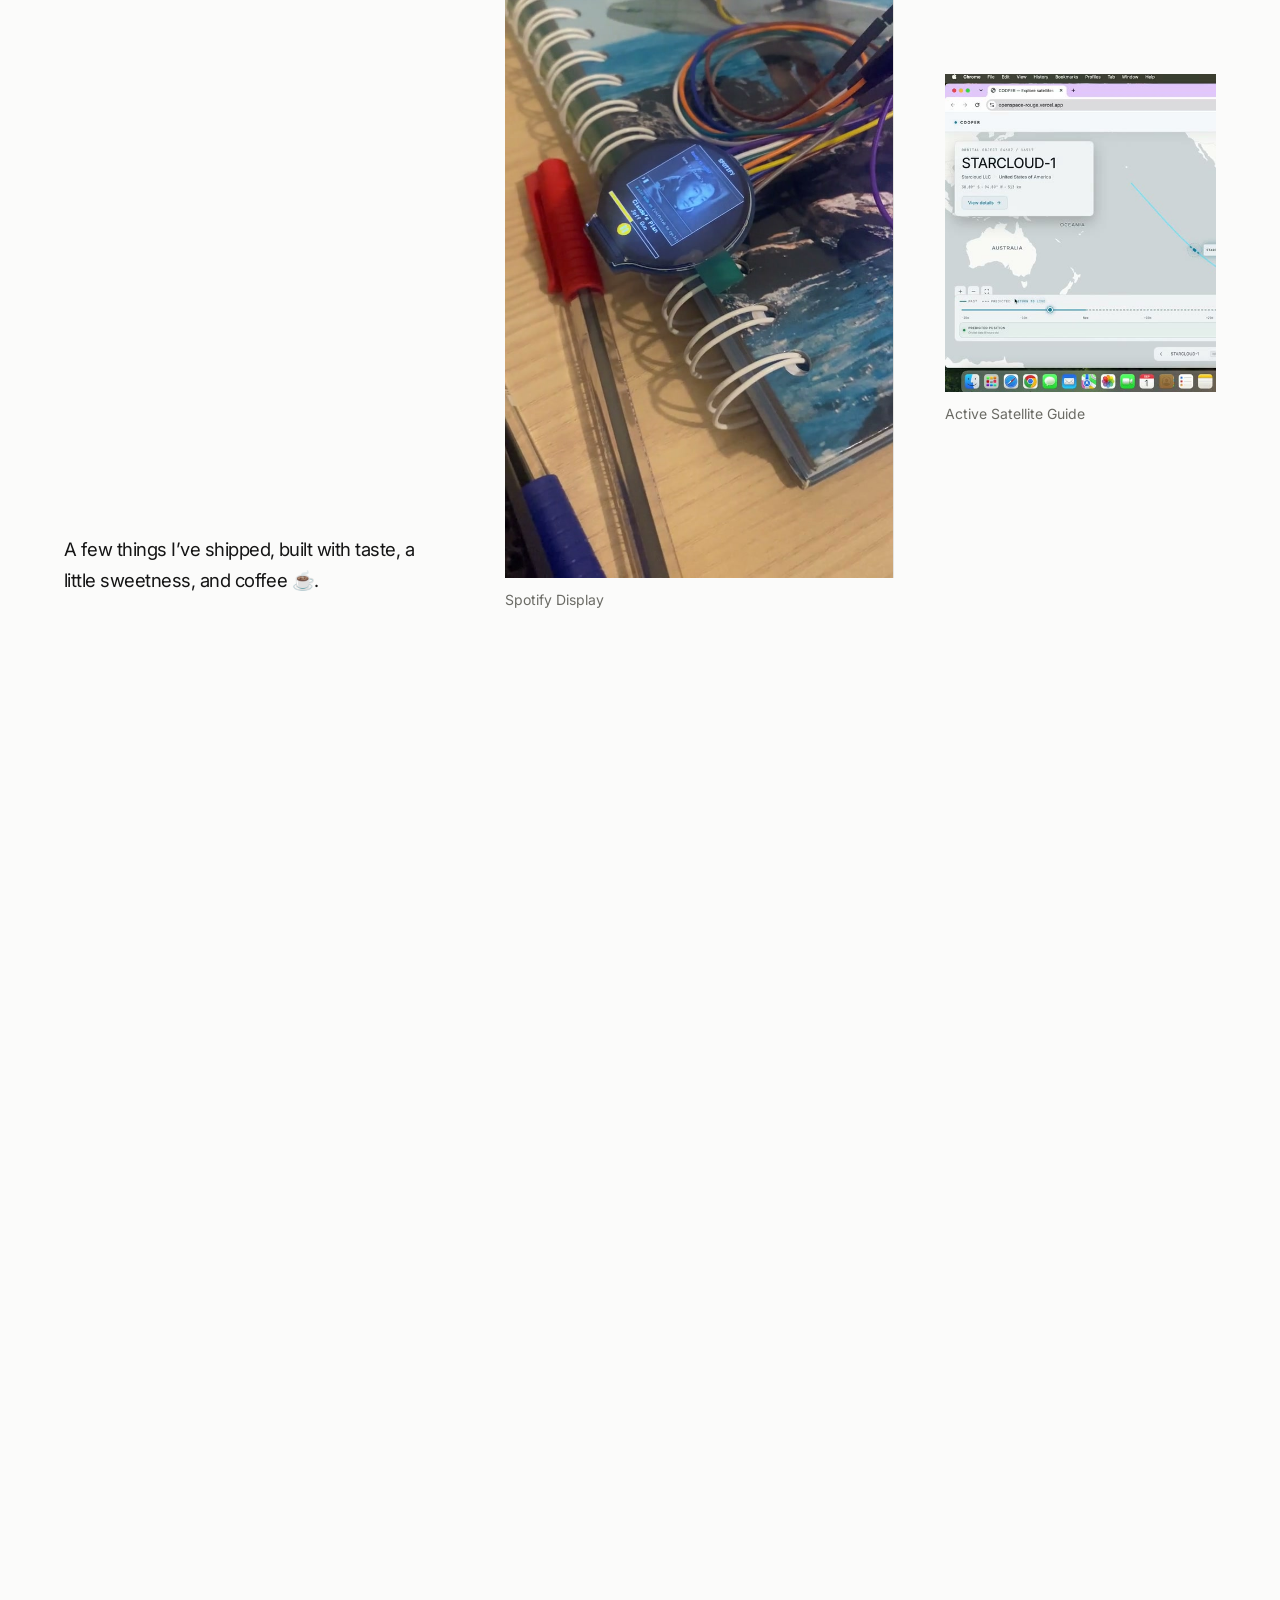
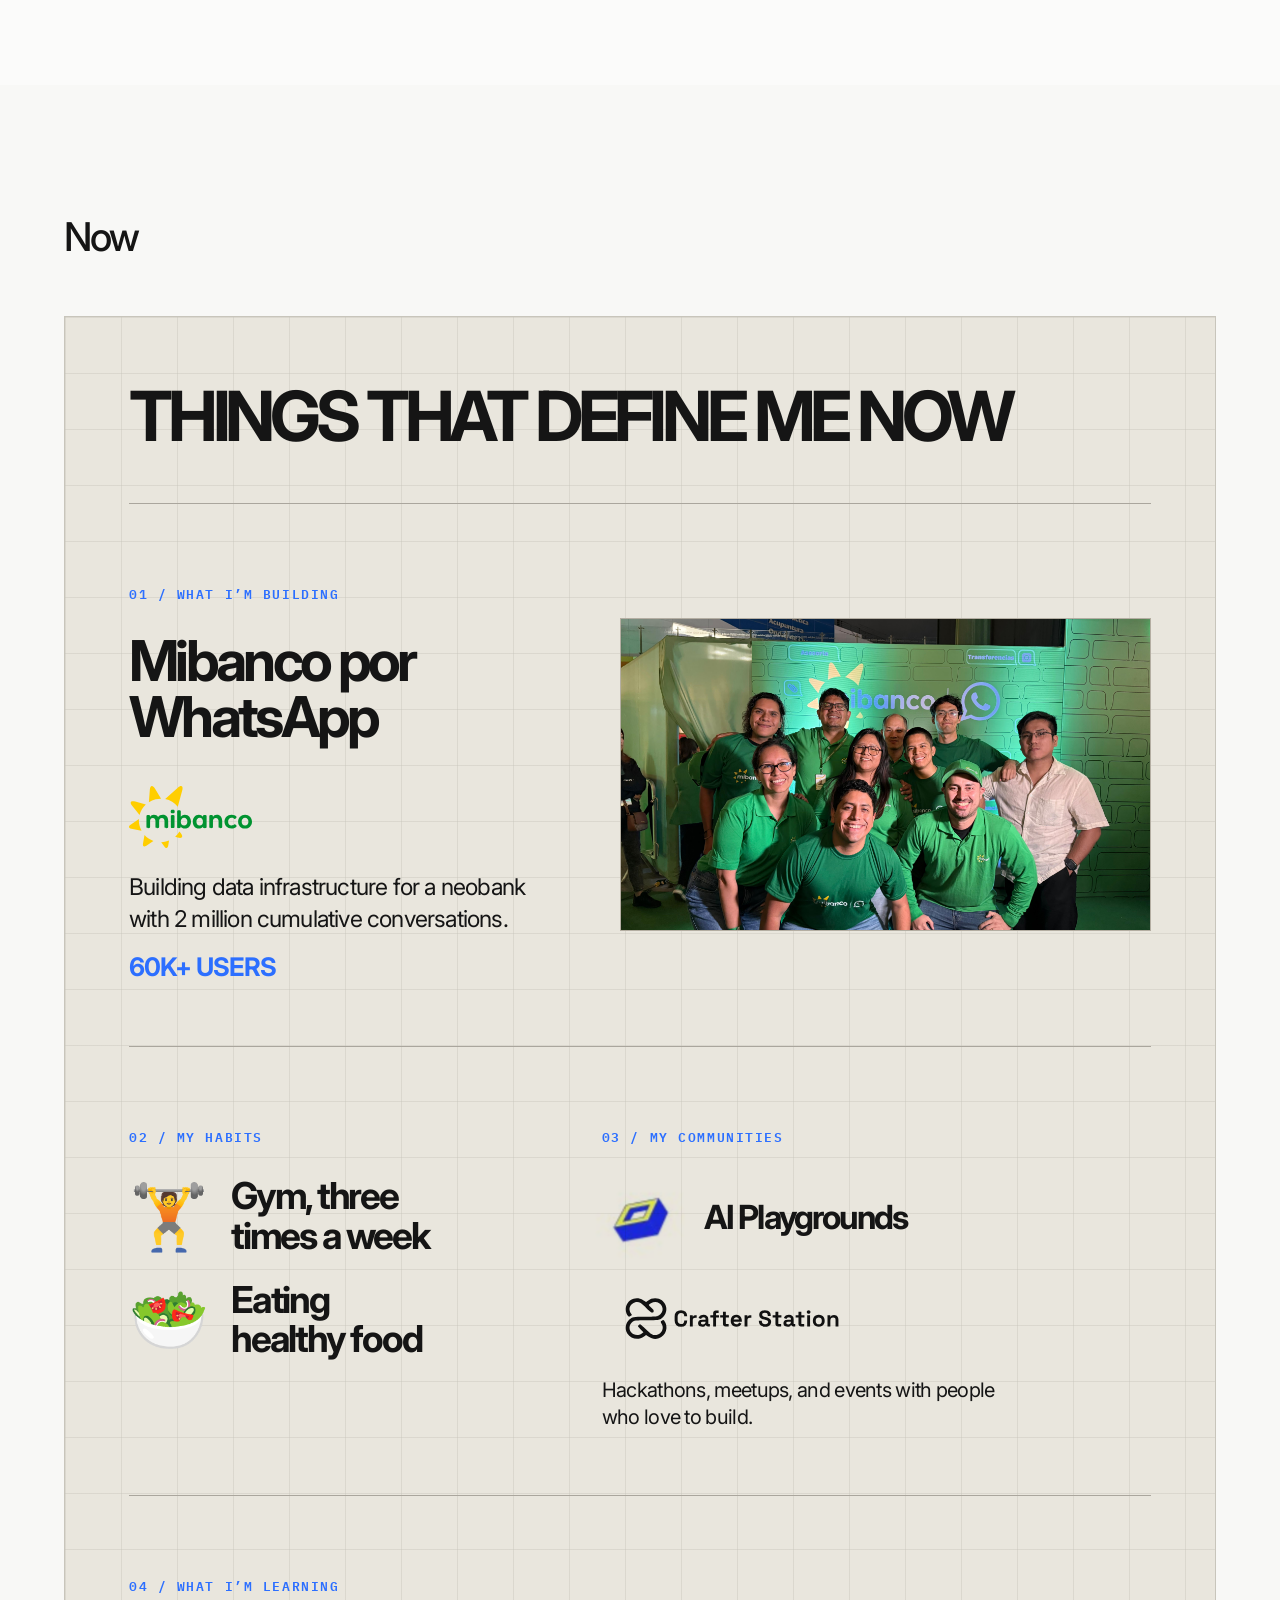
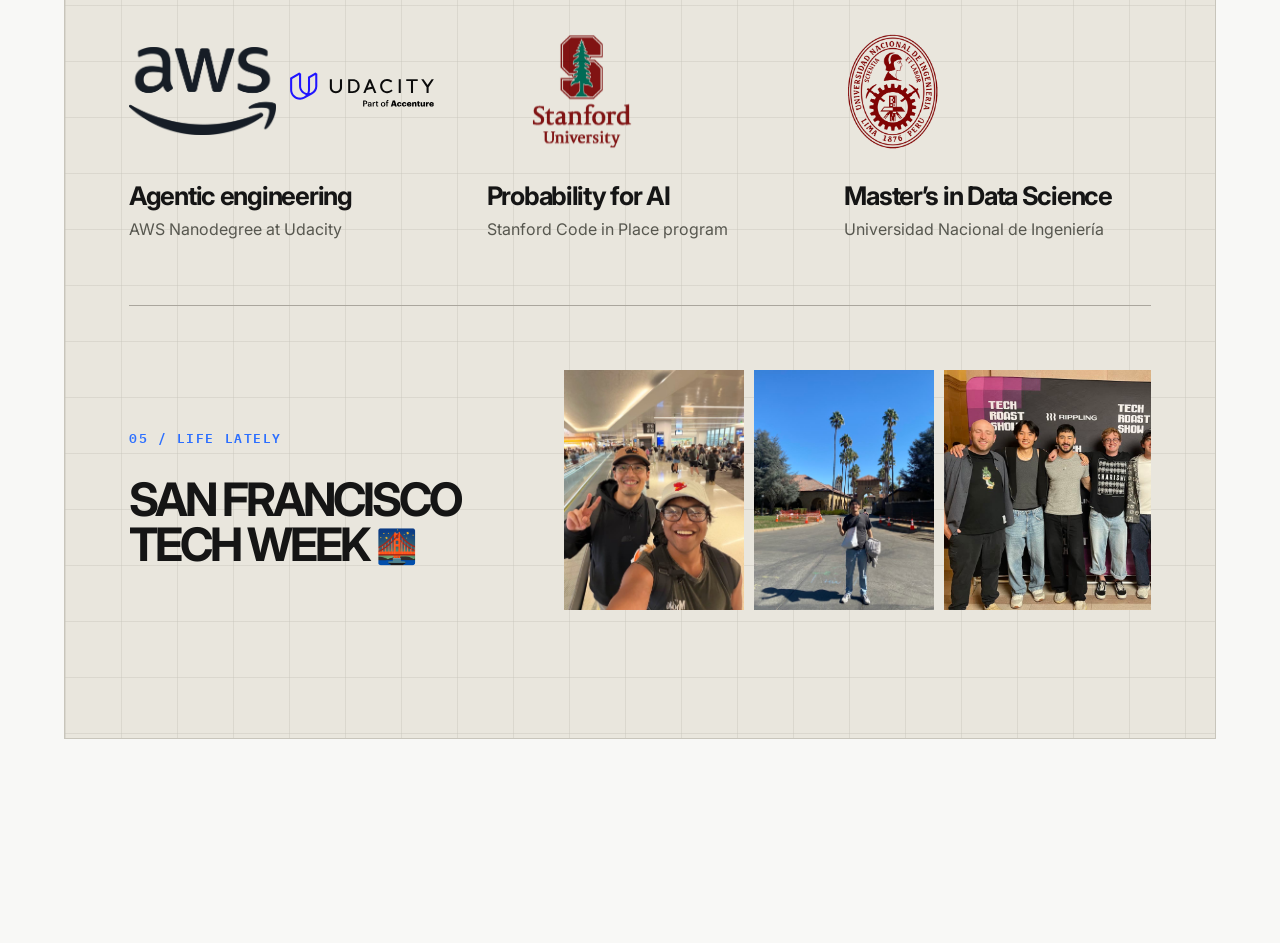
==== commit 1b9e2d5c: "Keep typing cursor blinking after introduction completes" ====
--- a/index.html
+++ b/index.html
@@ -11,7 +11,7 @@
   <link rel="preconnect" href="https://fonts.gstatic.com" crossorigin>
   <link href="https://fonts.googleapis.com/css2?family=IBM+Plex+Mono:wght@400;500;600&family=Inter:wght@300;400;500;600;700&display=swap" rel="stylesheet">
   <link rel="stylesheet" href="styles.css?v=c7f786b288b7">
-  <script src="app.js?v=c1a28b4d86de" defer></script>
+  <script src="app.js?v=f54feca17895" defer></script>
 </head>
 <body>
   <a class="skip-link" href="#experience">Skip to content</a>
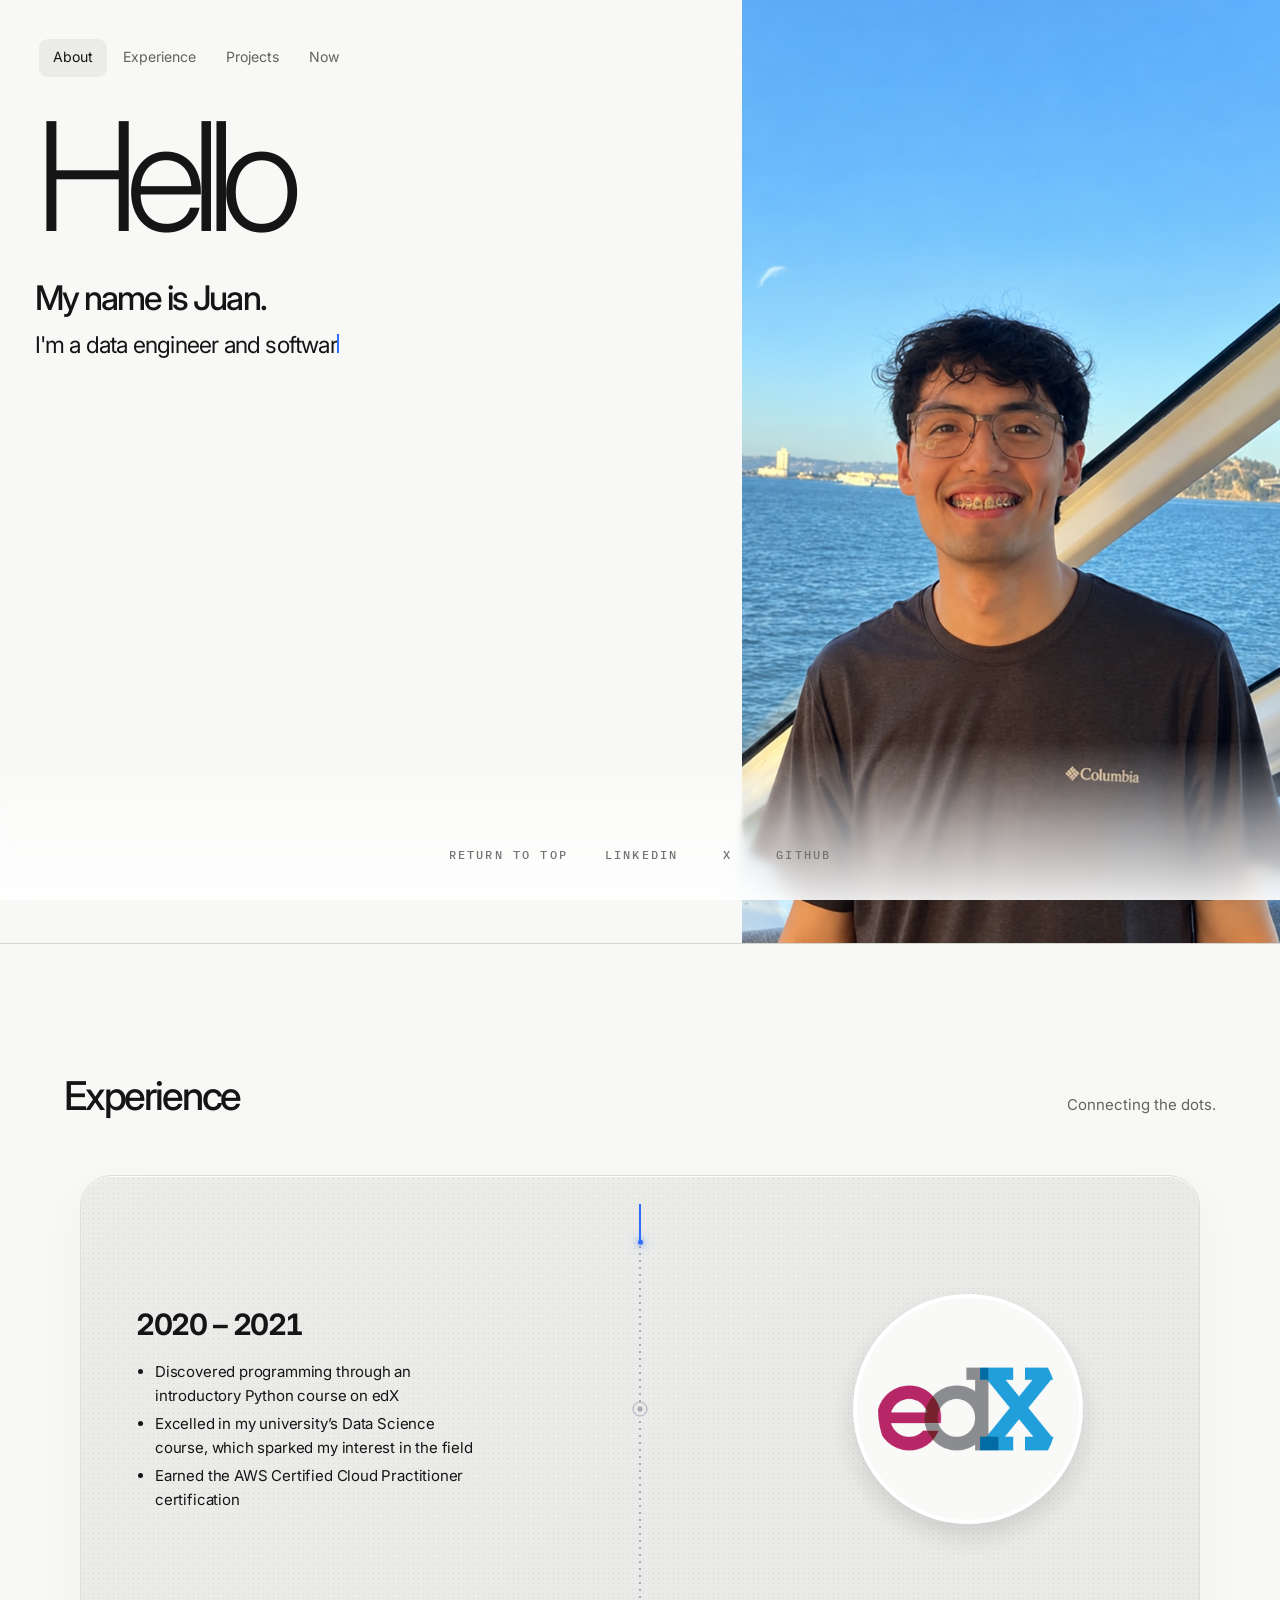
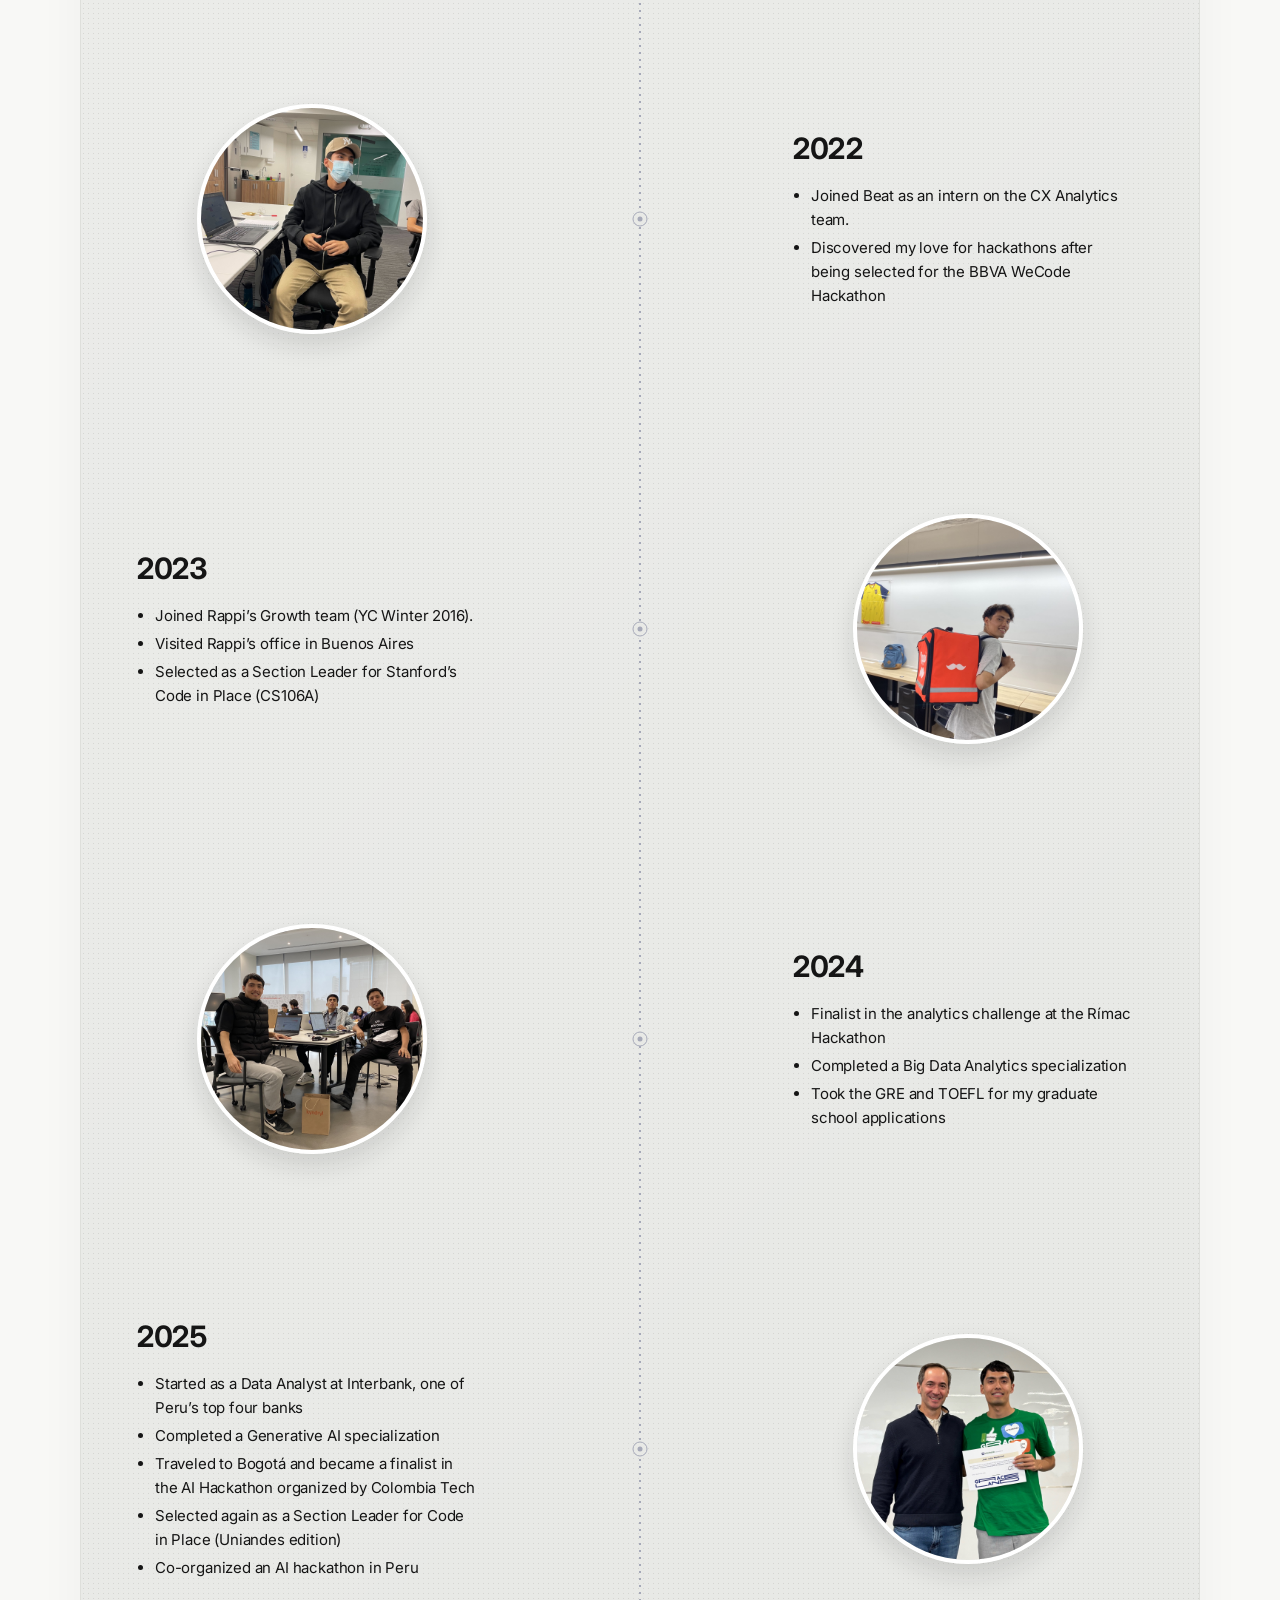
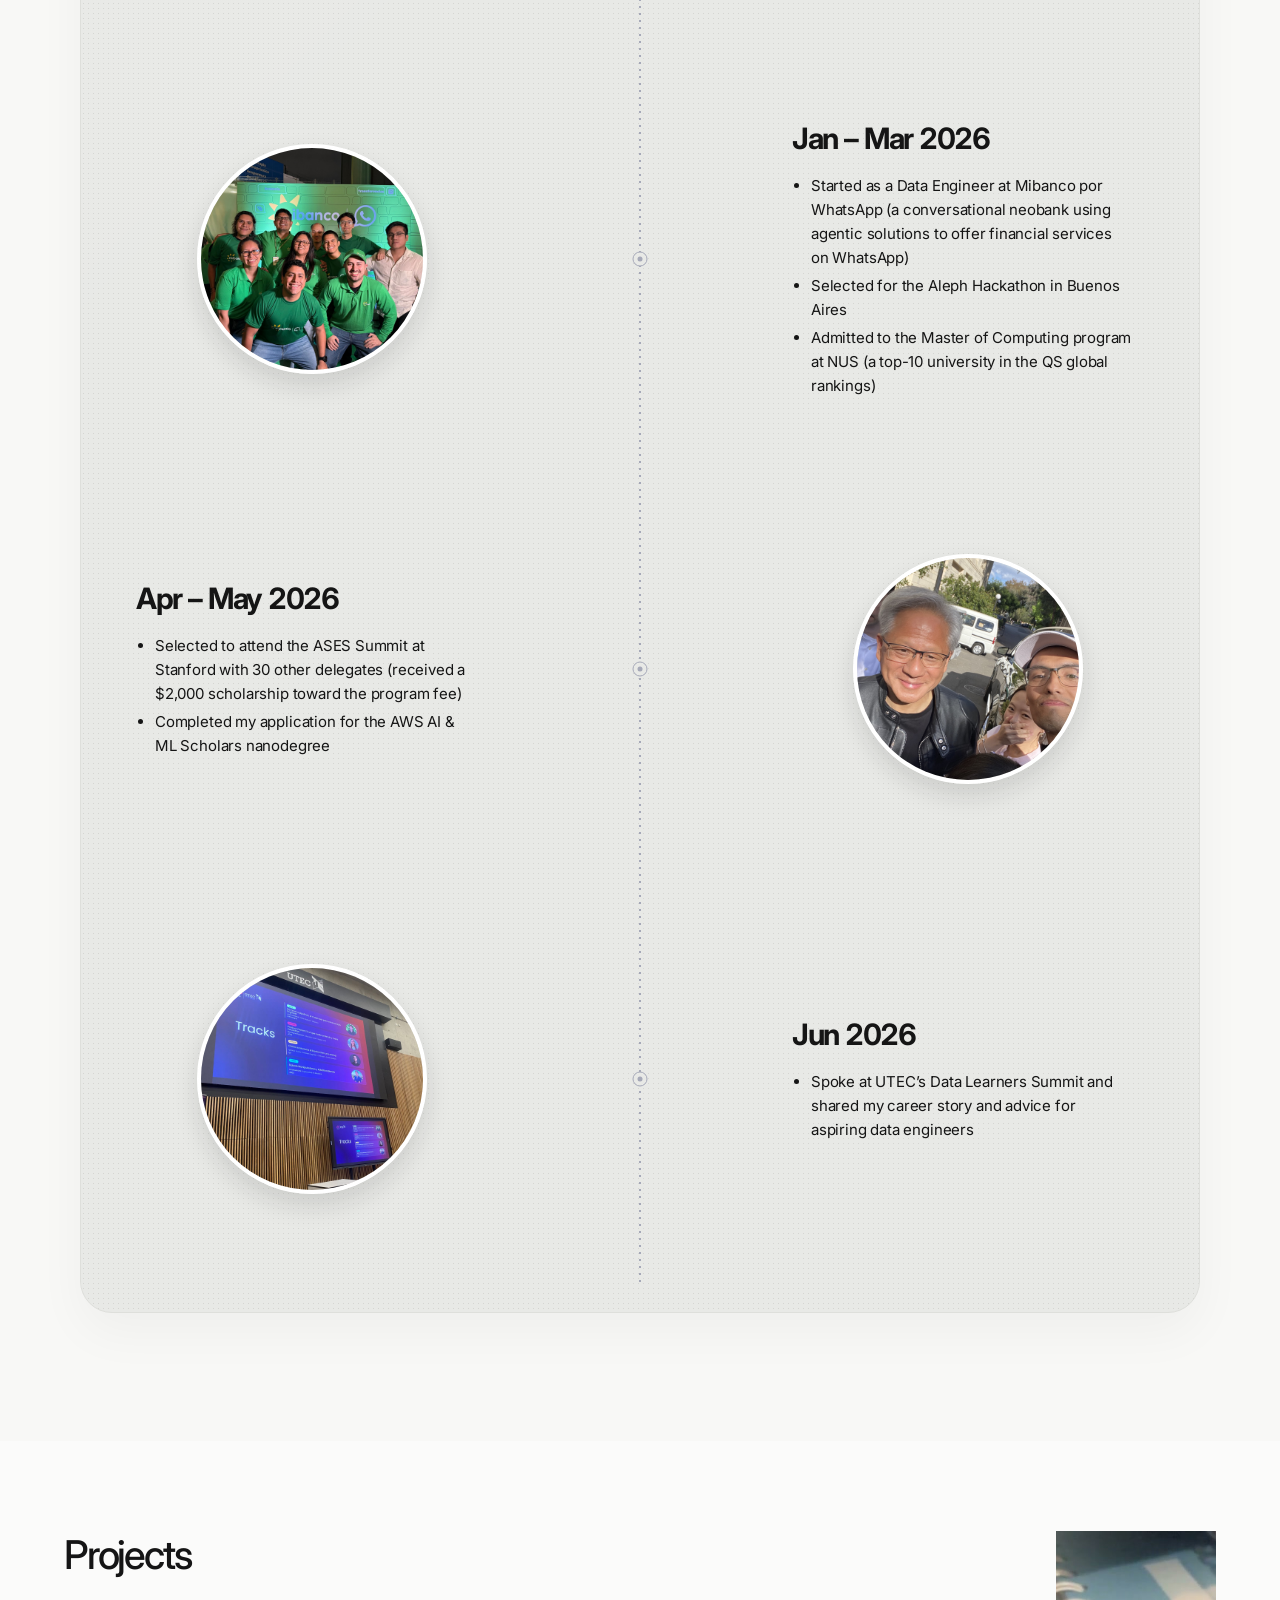
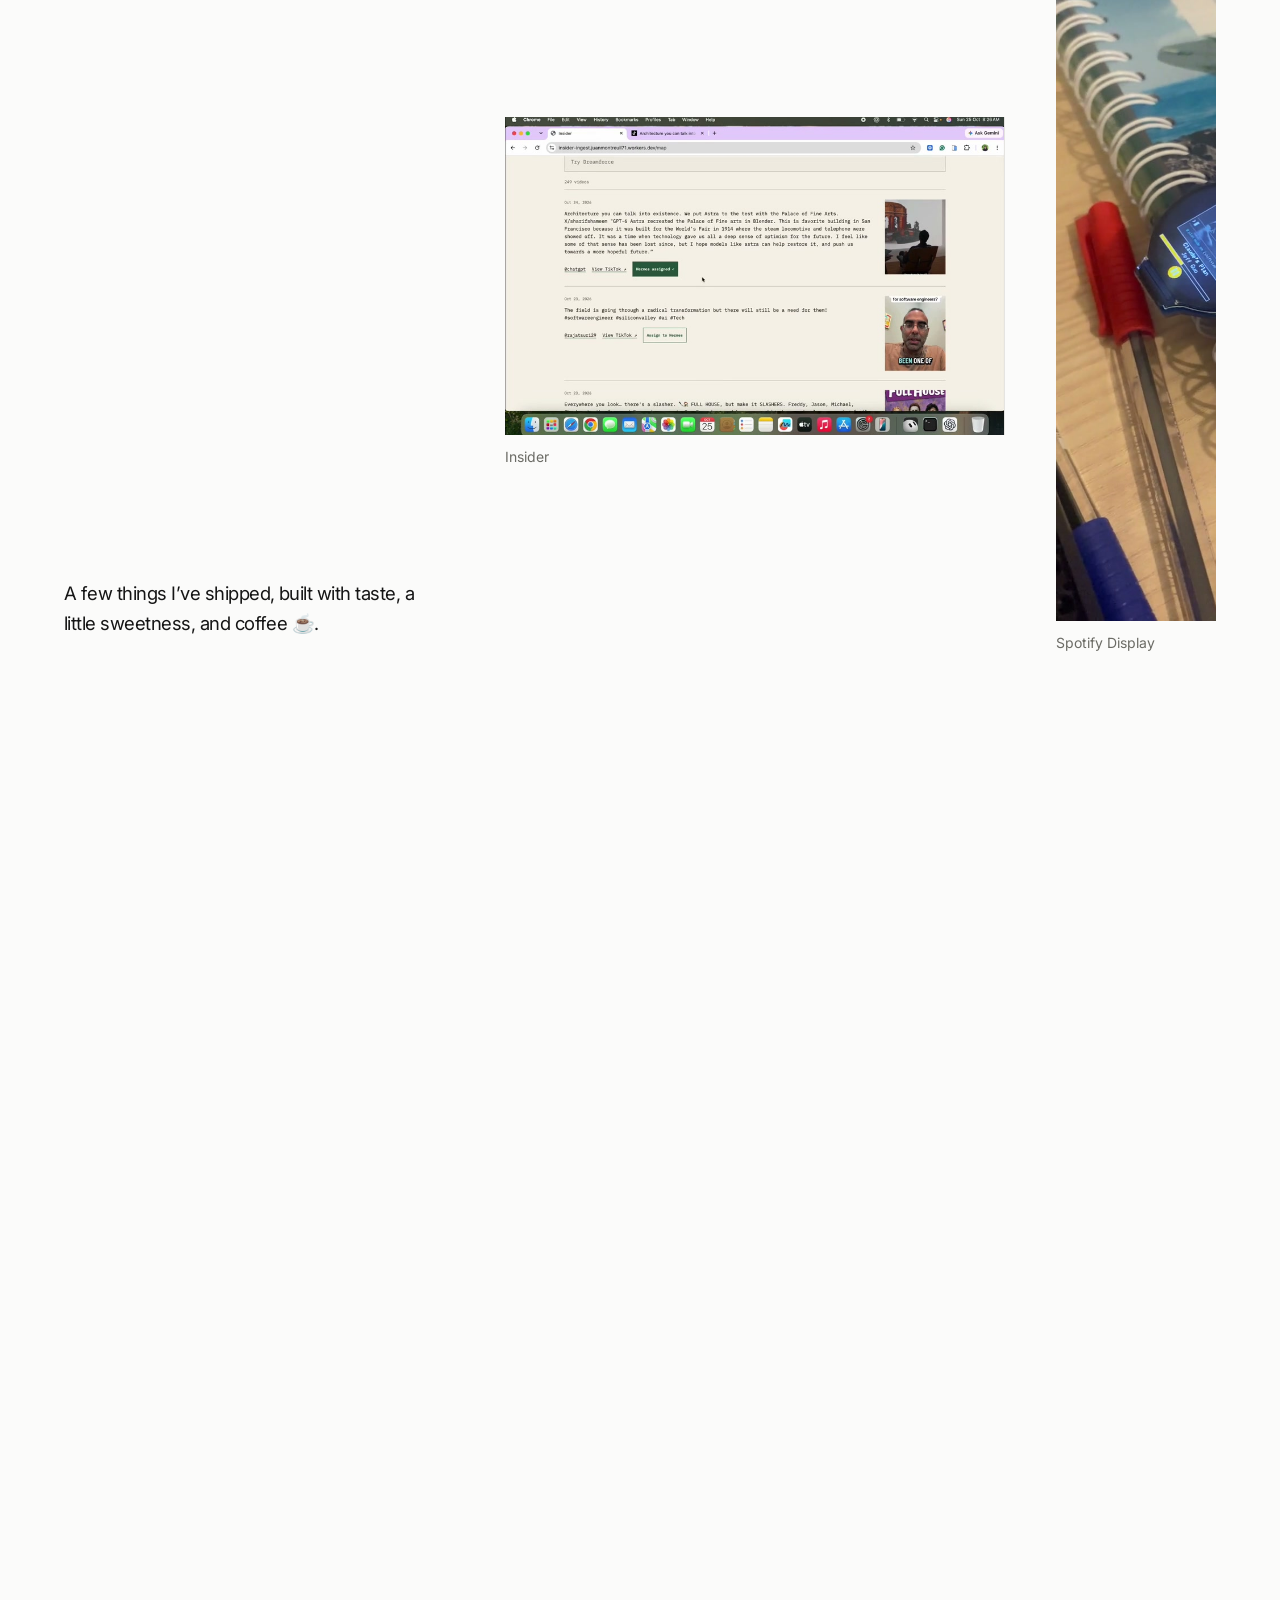
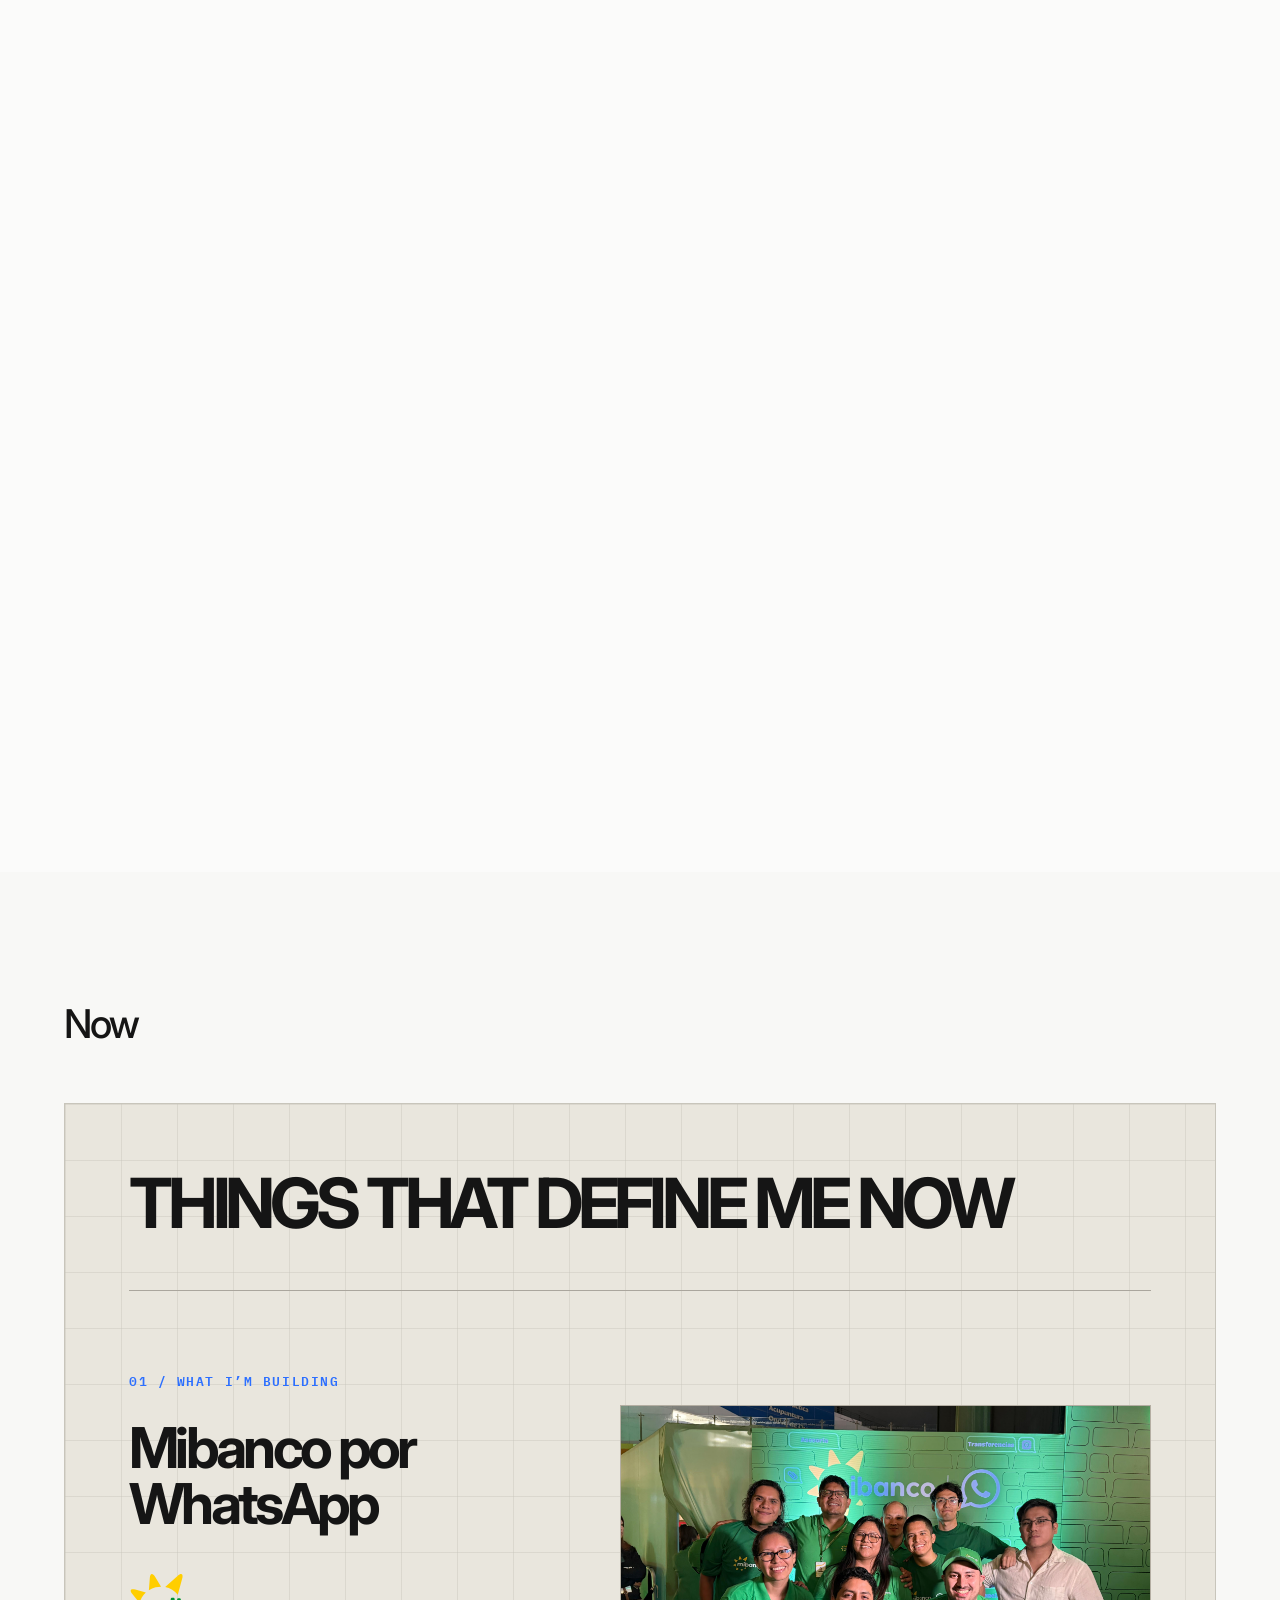
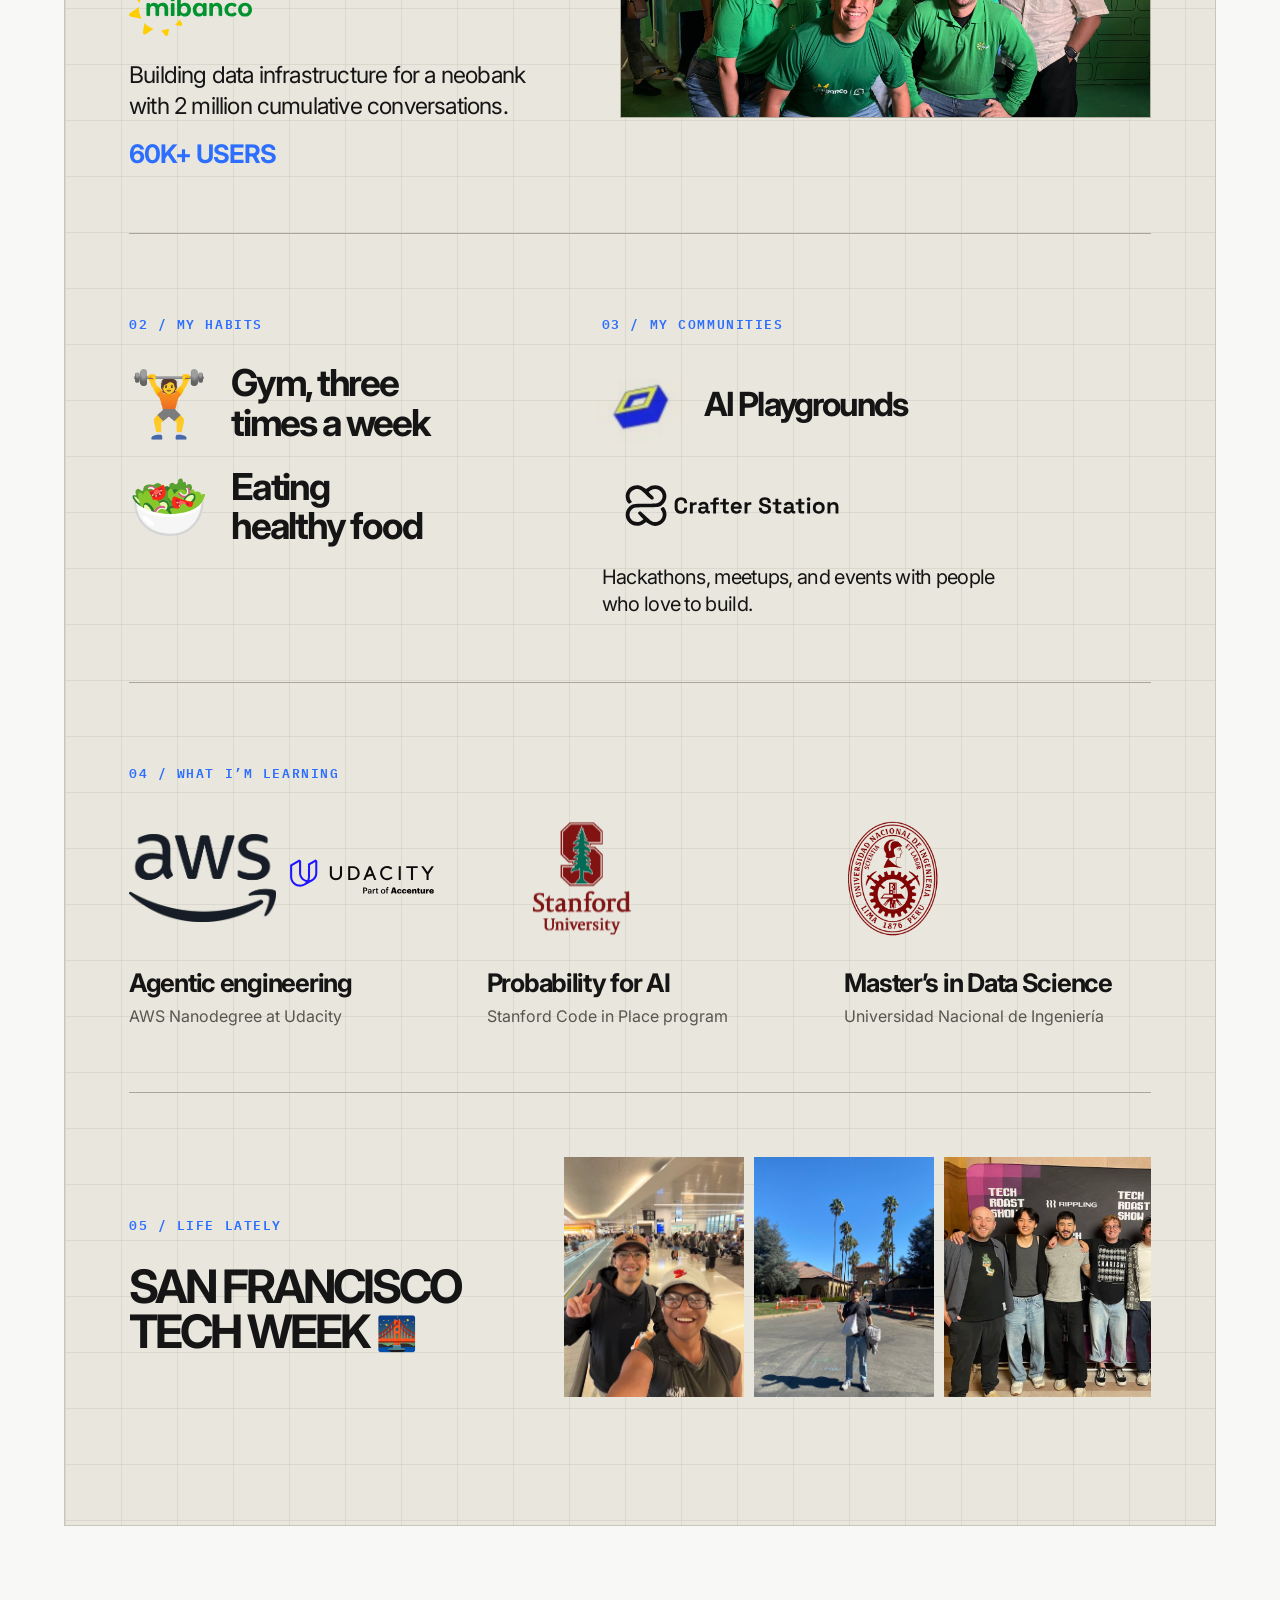
==== commit 7f1a0904: "Add Claude Code terminal animation to the hero A floating Terminal icon with a notification badge an" ====
--- a/index.html
+++ b/index.html
@@ -9,9 +9,9 @@
   <link rel="icon" href="assets/hi.png" type="image/png">
   <link rel="preconnect" href="https://fonts.googleapis.com">
   <link rel="preconnect" href="https://fonts.gstatic.com" crossorigin>
-  <link href="https://fonts.googleapis.com/css2?family=IBM+Plex+Mono:wght@400;500;600&family=Inter:wght@300;400;500;600;700&display=swap" rel="stylesheet">
-  <link rel="stylesheet" href="styles.css?v=c7f786b288b7">
-  <script src="app.js?v=f54feca17895" defer></script>
+  <link href="https://fonts.googleapis.com/css2?family=Caveat:wght@600&family=IBM+Plex+Mono:wght@400;500;600&family=Inter:wght@300;400;500;600;700&display=swap" rel="stylesheet">
+  <link rel="stylesheet" href="styles.css?v=terminal-8">
+  <script src="app.js?v=terminal-8" defer></script>
 </head>
 <body>
   <a class="skip-link" href="#experience">Skip to content</a>
@@ -26,6 +26,42 @@
           <h1 class="hero__hello hero__type" id="hero-title">Hello</h1>
           <p class="hero__name hero__type">My name is Juan.</p>
           <p class="hero__description hero__type">I'm a data engineer and software developer experienced in building data infrastructure, pipelines, and agentic workflows. I obsess over the details in everything I make.</p>
+          <aside class="hero-terminal" aria-label="A conversation with Claude Code">
+            <div class="hero-terminal__dock" hidden>
+              <button class="hero-terminal__launcher" type="button" aria-label="Open Claude Code in Terminal: one new message">
+                <span class="hero-terminal__icon" aria-hidden="true"><span>&gt;_</span></span>
+                <span class="hero-terminal__badge" aria-hidden="true">1</span>
+              </button>
+              <span class="hero-terminal__hint" aria-hidden="true">
+                <svg class="hero-terminal__arrow" viewBox="0 0 46 30"><path d="M44 23C33 27 16 23 6 10"/><path d="M7.4 17.9 6 10l7.5 2.8"/></svg>
+                <span>click me!</span>
+              </span>
+            </div>
+            <div class="terminal" tabindex="-1">
+              <div class="terminal__titlebar">
+                <span class="terminal__lights" aria-hidden="true"><i></i><i></i><i></i></span>
+                <span class="terminal__title">juan — claude — 80×24</span>
+              </div>
+              <div class="terminal__body">
+                <div class="terminal__log">
+                  <div class="terminal__welcome">
+                    <img class="terminal__mascot" src="assets/claude-code.svg" width="44" height="44" alt="">
+                    <p><strong>Claude Code</strong><br>Opus 5.5 · Claude Pro<br>~/juan</p>
+                  </div>
+                  <p class="terminal__prompt"><span aria-hidden="true">❯</span> What do you know about me?</p>
+                  <div class="terminal__output">
+                    <div class="terminal__answer">
+                      <p>You're happiest in the same room as other builders: Stanford's ASES Summit, SF Tech Week, a hackathon almost every month. Your WhatsApp finance agent took Top 3 at Colombia Tech Week. Lately you sketch hardware, like a collar whose lights pulse with sound, and you want to get deeper into design engineering and applied AI. Off the keyboard: running, Muay Thai, and a snowboard trip on the horizon.</p>
+                      <p>With me, you're in the driver's seat. “Explain it simply.” “Refute me.” “Don't change anything yet.” You won't ship what you don't understand, you call out overengineering, and you have a sharp eye for what feels right, from minimal design to words that sound like you.</p>
+                    </div>
+                  </div>
+                </div>
+                <p class="terminal__status" aria-hidden="true"><span class="terminal__glyph">✳</span><span class="terminal__verb">Perusing…</span> <span class="terminal__meta"></span></p>
+                <div class="terminal__input" aria-hidden="true"><span>❯</span><span class="terminal__draft">What do you know about me?</span><span class="terminal__caret"></span></div>
+                <p class="terminal__hints" aria-hidden="true">? for shortcuts</p>
+              </div>
+            </div>
+          </aside>
         </div>
       </div>
       <div class="hero__portrait"><img src="assets/juan-about-photo-enhanced.png" width="1254" height="1254" alt="Juan smiling on a boat with the water behind him" fetchpriority="high"></div>
@@ -36,11 +72,11 @@
       <div class="timeline" id="timeline">
         <div class="timeline__line" aria-hidden="true"><span class="timeline__route-dots"></span><span class="timeline__route"></span><span class="timeline__tip"></span></div>
         <article class="timeline-item timeline-item--edx"><div class="timeline-item__copy"><p class="timeline-item__date">2020 – 2021</p><ul><li>Discovered programming through an introductory Python course on edX</li><li>Excelled in my university’s Data Science course, which sparked my interest in the field</li><li>Earned the AWS Certified Cloud Practitioner certification</li></ul></div><figure class="timeline-item__photo timeline-item__photo--logo"><img src="assets/timeline-2020-edx.png" width="512" height="512" alt="edX logo" loading="lazy" decoding="async"></figure></article>
-        <article class="timeline-item timeline-item--beat"><div class="timeline-item__copy"><p class="timeline-item__date">2022</p><ul><li>Started my data career as an intern at Beat</li><li>Discovered my love for hackathons after being selected for the BBVA WeCode Hackathon</li></ul></div><figure class="timeline-item__photo"><img src="assets/timeline-2022-beat.jpg" width="1200" height="1600" alt="Juan seated at the Beat office" loading="lazy" decoding="async"></figure></article>
-        <article class="timeline-item"><div class="timeline-item__copy"><p class="timeline-item__date">2023</p><ul><li>Enjoyed my time at Rappi (YC Winter 2016)</li><li>Visited Rappi’s office in Buenos Aires</li><li>Selected as a Section Leader for Stanford’s Code in Place (CS106A)</li></ul><details class="timeline-item__detail"><summary>My work at Rappi</summary><p>Reduced Weekly Business Review metric update time from about four hours to 30 minutes by restructuring data dependencies and moving an Airflow DAG to a larger warehouse, giving senior executives timely access to key performance insights.</p><p>Automated daily processing of Prime raw data with an Airflow pipeline that ran SQL scripts in sequence to build production tables, giving the Data Science team up-to-date inputs for models reaching about one million users.</p></details></div><figure class="timeline-item__photo"><img src="assets/timeline-2023-rappi.jpg" width="1200" height="1600" alt="Juan trying on a Rappi delivery backpack" loading="lazy" decoding="async"></figure></article>
+        <article class="timeline-item timeline-item--beat"><div class="timeline-item__copy"><p class="timeline-item__date">2022</p><ul><li>Joined Beat as an intern on the CX Analytics team.</li><li>Discovered my love for hackathons after being selected for the BBVA WeCode Hackathon</li></ul></div><figure class="timeline-item__photo"><img src="assets/timeline-2022-beat.jpg" width="1200" height="1600" alt="Juan seated at the Beat office" loading="lazy" decoding="async"></figure></article>
+        <article class="timeline-item"><div class="timeline-item__copy"><p class="timeline-item__date">2023</p><ul><li>Joined Rappi’s Growth team (YC Winter 2016).</li><li>Visited Rappi’s office in Buenos Aires</li><li>Selected as a Section Leader for Stanford’s Code in Place (CS106A)</li></ul></div><figure class="timeline-item__photo"><img src="assets/timeline-2023-rappi.jpg" width="1200" height="1600" alt="Juan trying on a Rappi delivery backpack" loading="lazy" decoding="async"></figure></article>
         <article class="timeline-item"><div class="timeline-item__copy"><p class="timeline-item__date">2024</p><ul><li>Finalist in the analytics challenge at the Rímac Hackathon</li><li>Completed a Big Data Analytics specialization</li><li>Took the GRE and TOEFL for my graduate school applications</li></ul></div><figure class="timeline-item__photo"><img src="assets/timeline-2024-rimac.jpg" width="1600" height="1200" alt="Juan and teammates at the Rimac hackathon" loading="lazy" decoding="async"></figure></article>
-        <article class="timeline-item"><div class="timeline-item__copy"><p class="timeline-item__date">2025</p><ul><li>Started as a Data Analyst at Interbank, one of Peru’s top four banks</li><li>Completed a Generative AI specialization</li><li>Traveled to Bogotá and became a finalist in the AI Hackathon organized by Colombia Tech</li><li>Selected again as a Section Leader for Code in Place (Uniandes edition)</li><li>Co-organized an AI hackathon in Peru</li></ul><details class="timeline-item__detail"><summary>My work at Interbank</summary><p>Standardized demand matrix submissions from 16 law firms with Excel validation and Python checks, achieving 100% data accuracy.</p><p>Built the division’s first Power App for debtor visit reports, with Power Automate alerts tracking more than 34 monthly visits across five executives.</p></details></div><figure class="timeline-item__photo"><img src="assets/timeline-2025-interbank.jpg" width="1200" height="1600" alt="Juan receiving recognition at Interbank" loading="lazy" decoding="async"></figure></article>
-        <article class="timeline-item"><div class="timeline-item__copy"><p class="timeline-item__date">Jan – Mar 2026</p><ul><li>Started as a Data Engineer at Mibanco por WhatsApp (a conversational neobank using agentic solutions to offer financial services on WhatsApp)</li><li>Selected for the Aleph Hackathon in Buenos Aires</li><li>Admitted to the Master of Computing program at NUS (a top-10 university in the QS global rankings)</li></ul><details class="timeline-item__detail"><summary>My work at Mibanco</summary><p>Migrated more than 10 data pipelines from AWS Lambda to AWS Glue ETL with Spark, improving scalability and execution time through automated schema discovery.</p><p>Automated CI/CD for three Data Science applications using GitHub Actions and Terraform: speech analytics for bot conversations, speech analytics for AWS Connect calls, and classification of outbound campaign feedback.</p></details></div><figure class="timeline-item__photo"><img src="assets/timeline-2026-mibanco.jpg" width="1600" height="1200" alt="Mibanco team at an event" loading="lazy" decoding="async"></figure></article>
+        <article class="timeline-item"><div class="timeline-item__copy"><p class="timeline-item__date">2025</p><ul><li>Started as a Data Analyst at Interbank, one of Peru’s top four banks</li><li>Completed a Generative AI specialization</li><li>Traveled to Bogotá and became a finalist in the AI Hackathon organized by Colombia Tech</li><li>Selected again as a Section Leader for Code in Place (Uniandes edition)</li><li>Co-organized an AI hackathon in Peru</li></ul></div><figure class="timeline-item__photo"><img src="assets/timeline-2025-interbank.jpg" width="1200" height="1600" alt="Juan receiving recognition at Interbank" loading="lazy" decoding="async"></figure></article>
+        <article class="timeline-item"><div class="timeline-item__copy"><p class="timeline-item__date">Jan – Mar 2026</p><ul><li>Started as a Data Engineer at Mibanco por WhatsApp (a conversational neobank using agentic solutions to offer financial services on WhatsApp)</li><li>Selected for the Aleph Hackathon in Buenos Aires</li><li>Admitted to the Master of Computing program at NUS (a top-10 university in the QS global rankings)</li></ul></div><figure class="timeline-item__photo"><img src="assets/timeline-2026-mibanco.jpg" width="1600" height="1200" alt="Mibanco team at an event" loading="lazy" decoding="async"></figure></article>
         <article class="timeline-item"><div class="timeline-item__copy"><p class="timeline-item__date">Apr – May 2026</p><ul><li>Selected to attend the ASES Summit at Stanford with 30 other delegates (received a $2,000 scholarship toward the program fee)</li><li>Completed my application for the AWS AI &amp; ML Scholars nanodegree</li></ul></div><figure class="timeline-item__photo"><img src="assets/timeline-2026-stanford.jpg" width="1200" height="1600" alt="Selfie during the Stanford ASES Summit" loading="lazy" decoding="async"></figure></article>
         <article class="timeline-item"><div class="timeline-item__copy"><p class="timeline-item__date">Jun 2026</p><ul><li>Spoke at UTEC’s Data Learners Summit and shared my career story and advice for aspiring data engineers</li></ul></div><figure class="timeline-item__photo"><img src="assets/timeline-2026-utec-speaker.jpg" width="1200" height="1600" alt="UTEC auditorium screen showing Juan’s Data Track talk" loading="lazy" decoding="async"></figure></article>
       </div>
@@ -49,9 +85,10 @@
       <div class="projects__sticky">
         <div class="projects__intro"><h2 id="projects-title">Projects</h2><p>A few things I’ve shipped, built with taste, a little sweetness, and coffee&nbsp;☕.</p></div>
         <div class="projects__viewport" aria-label="Selected projects, revealed as you scroll"><div class="projects__track">
-          <article class="project project--first"><button class="project__image" type="button" aria-label="Read about the Spotify Display" aria-pressed="false"><video autoplay muted loop playsinline preload="metadata" poster="assets/project-esp32-display.jpg" aria-hidden="true"><source src="assets/project-hardware-demo.mp4" type="video/mp4"></video><span class="project__overlay"><span class="project__number">01</span><span>An ESP32 display uses the Spotify Web API to show album artwork, song, artist, and playback progress in real time. A physical button controls play and pause on the active device.</span><small>ESP32 · Spotify API · C++ · PlatformIO</small></span></button><p class="project__caption">Spotify Display</p></article>
-          <article class="project project--second"><button class="project__image" type="button" aria-label="Read about the Active Satellite Guide" aria-pressed="false"><video autoplay muted loop playsinline preload="metadata" poster="assets/project-openspace-demo-poster.jpg" aria-hidden="true"><source src="assets/project-openspace-demo.mp4" type="video/mp4"></video><span class="project__overlay"><span class="project__number">02</span><span>An interactive guide to more than 16,000 active satellites, combining orbital data and mission details. Search a satellite and explore its estimated position and ground track.</span><small>Next.js · MapLibre · Supabase</small></span></button><p class="project__caption">Active Satellite Guide</p></article>
-          <article class="project project--third"><button class="project__image" type="button" aria-label="Read about the SF Tech Week Vlog" aria-pressed="false"><video autoplay muted loop playsinline preload="metadata" poster="assets/project-sf-tech-week-vlog-poster.jpg" aria-hidden="true"><source src="assets/project-sf-tech-week-vlog.mp4" type="video/mp4"></video><span class="project__overlay"><span class="project__number">03</span><span>I directed Vizard Agent with prompts for the edits I wanted, then let it cut and assemble my SF Tech Week vlog.</span><small>Vizard Agent · DJI Action 4</small></span></button><p class="project__caption">SF Tech Week Vlog</p></article>
+          <article class="project project--insider"><button class="project__image" type="button" aria-label="Read about Insider" aria-pressed="false"><video autoplay muted loop playsinline preload="metadata" poster="assets/project-insider-demo-poster.jpg?v=3" aria-hidden="true"><source src="assets/project-insider-demo.mp4?v=3" type="video/mp4"></video><span class="project__overlay"><span class="project__number">01</span><span>Insider turns short videos about San Francisco into private context for Hermes Agent. Assign a video and the agent securely reads its transcript through MCP, sends a summary, and marks it viewed.</span><small>Cloudflare Workers · ScrapeCreators · Google Maps · Hermes Agent</small></span></button><p class="project__caption">Insider</p></article>
+          <article class="project project--first"><button class="project__image" type="button" aria-label="Read about the Spotify Display" aria-pressed="false"><video autoplay muted loop playsinline preload="metadata" poster="assets/project-esp32-display.jpg" aria-hidden="true"><source src="assets/project-hardware-demo.mp4" type="video/mp4"></video><span class="project__overlay"><span class="project__number">02</span><span>An ESP32 display uses the Spotify Web API to show album artwork, song, artist, and playback progress in real time. A physical button controls play and pause on the active device.</span><small>ESP32 · Spotify API · C++ · PlatformIO</small></span></button><p class="project__caption">Spotify Display</p></article>
+          <article class="project project--second"><button class="project__image" type="button" aria-label="Read about the Active Satellite Guide" aria-pressed="false"><video autoplay muted loop playsinline preload="metadata" poster="assets/project-openspace-demo-poster.jpg" aria-hidden="true"><source src="assets/project-openspace-demo.mp4" type="video/mp4"></video><span class="project__overlay"><span class="project__number">03</span><span>An interactive guide to more than 16,000 active satellites, combining orbital data and mission details. Search a satellite and explore its estimated position and ground track.</span><small>Next.js · MapLibre · Supabase</small></span></button><p class="project__caption">Active Satellite Guide</p></article>
+          <article class="project project--third"><button class="project__image" type="button" aria-label="Read about the SF Tech Week Vlog" aria-pressed="false"><video autoplay muted loop playsinline preload="metadata" poster="assets/project-sf-tech-week-vlog-poster.jpg" aria-hidden="true"><source src="assets/project-sf-tech-week-vlog.mp4" type="video/mp4"></video><span class="project__overlay"><span class="project__number">04</span><span>I directed Vizard Agent with prompts for the edits I wanted, then let it cut and assemble my SF Tech Week vlog.</span><small>Vizard Agent · DJI Action 4</small></span></button><p class="project__caption">SF Tech Week Vlog</p></article>
         </div></div>
       </div>
     </section>
--- a/styles.css
+++ b/styles.css
@@ -8,12 +8,6 @@
 @media(max-width:900px){.hero{grid-template-columns:55% 45%}.hero__first{font-size:clamp(5rem,12vw,8rem)}.hero__last{font-size:clamp(3.4rem,7.4vw,6rem)}.hero__middle{display:block}.hero__nav{margin-bottom:40px}.timeline{padding:24px}.timeline-item{grid-template-columns:minmax(0,1fr) 160px minmax(0,1fr);min-height:370px}.timeline__line{width:160px;left:calc(50% - 80px)}.timeline-item__photo{width:170px}.projects__sticky{grid-template-columns:32% 68%}.projects__intro>p{font-size:16px}}
 @media(max-width:650px){.section-pad{padding:68px 18px}.section-heading{display:block;margin-bottom:30px}.section-heading p{margin-top:14px;font-size:14px}.hero{display:flex;flex-direction:column;min-height:0}.hero__content{min-height:530px;padding:22px}.hero__first{font-size:clamp(5.2rem,22vw,9rem)}.hero__last{font-size:clamp(2.95rem,13vw,5.5rem)}.hero__middle{padding:28px 0}.hero__nav{display:grid;grid-template-columns:repeat(3,max-content);gap:10px 20px;margin-bottom:30px;font-size:13px}.hero__intro{font-size:16px;max-width:330px}.hero__portrait{height:470px}.hero__portrait img{object-position:center 44%}.timeline{padding:20px 16px 28px;border-radius:20px}.timeline__line{width:72px;left:8px;top:25px;height:calc(100% - 50px)}.timeline-item{display:flex;flex-direction:column;align-items:flex-start;justify-content:center;min-height:450px;gap:20px;padding-left:84px}.timeline-item__copy{padding:0;max-width:100%;order:2}.timeline-item__photo{order:1;margin:0;width:160px}.timeline-item:nth-of-type(even) .timeline-item__copy,.timeline-item:nth-of-type(even) .timeline-item__photo{grid-column:auto;grid-row:auto}.timeline-item__date{font-size:26px}.timeline-item ul{font-size:14px}.projects{height:auto!important}.projects__sticky{height:auto;position:static;display:block;padding:70px 18px}.projects__intro{display:block;padding:0}.projects__intro h2{margin:0 0 28px}.projects__intro>p{max-width:420px}.projects__viewport{height:auto;overflow:visible}.projects__track{display:grid;gap:90px;width:100%;padding:0;transform:none!important}.project{width:100%;transform:none}.project--first .project__image{width:76%}.project__image{height:clamp(330px,90vw,500px)}.project--second{width:90%;margin-left:auto}.project__overlay{padding:24px}.project__overlay>span:not(.project__number){font-size:14px}}
 @media(prefers-reduced-motion:reduce){html{scroll-behavior:auto}.project__image>:is(img,video),.project__overlay{transition:none}.projects__track{transform:none!important;will-change:auto}.projects{height:auto!important}.projects__sticky{position:static;height:auto;display:block}.projects__intro{display:block;padding:0;margin-bottom:40px}.projects__viewport{height:auto;overflow:visible}.projects__track{display:grid;grid-template-columns:repeat(2,minmax(0,1fr));gap:35px;width:100%;padding:0}.project,.project--first,.project--second{width:100%;transform:none}.project--first .project__image{width:100%}}
-.timeline-item__detail{margin-top:16px;border-top:1px solid #bfc0bd;padding-top:10px;font-size:13px;line-height:1.5}
-.timeline-item__detail summary{width:max-content;max-width:100%;cursor:pointer;font-weight:600;text-decoration:underline;text-underline-offset:3px}
-.timeline-item__detail summary:hover{color:#164ae7}
-.timeline-item__detail summary:focus-visible{outline:2px solid #164ae7;outline-offset:4px}
-.timeline-item__detail p{margin:10px 0 0;color:#444}
-.timeline-item__detail p+p{margin-top:18px}
 .timeline-item__date{margin-bottom:18px}
 .project{width:min(clamp(390px,39vw,570px),calc(100svh - clamp(56px,10vw,176px) - 42px))}
 .project--first,.project--third{width:min(400px,calc(56.25svh - 118px))}
@@ -40,13 +34,14 @@
 .timeline__route-dots{background:repeating-linear-gradient(to bottom,var(--route-dots) 0 2px,transparent 2px 7px)}
 .timeline__route{background:var(--blue);transform:scaleY(0);transform-origin:top;box-shadow:0 0 4px #2c6fff33,0 0 12px #2c6fff26}
 .timeline__tip{position:absolute;top:-2.5px;left:-1.5px;width:5px;height:5px;border-radius:50%;background:var(--blue);box-shadow:0 0 5px 1px #2c6fff55,0 0 12px 3px #2c6fff33;opacity:0;pointer-events:none}
-.timeline__marker{position:absolute;z-index:2;width:15px;height:15px;border:1px solid var(--route-dots);border-radius:50%;background:#e8e9e6;transform:translate(-50%,-50%);pointer-events:none;transition:border-color 300ms cubic-bezier(.215,.61,.355,1)}
-.timeline__marker::after{content:"";position:absolute;inset:4px;border-radius:50%;background:var(--route-dots);transition:background-color 300ms cubic-bezier(.215,.61,.355,1)}
+.timeline__marker{position:absolute;z-index:2;width:15px;height:15px;border:1px solid var(--route-dots);border-radius:50%;background:#e8e9e6;transform:translate(-50%,-50%);pointer-events:none;transition:border-color 140ms cubic-bezier(.215,.61,.355,1)}
+.timeline__marker::after{content:"";position:absolute;inset:4px;border-radius:50%;background:var(--route-dots);transition:background-color 140ms cubic-bezier(.215,.61,.355,1)}
 .timeline__marker::before{content:"";position:absolute;inset:-1px;border:1px solid var(--blue);border-radius:50%;opacity:0;pointer-events:none}
 .timeline__marker.is-lit{border-color:var(--blue)}
 .timeline__marker.is-lit::after{background:var(--blue)}
 .timeline__marker.is-lit::before{animation:milestone-burst 720ms cubic-bezier(.215,.61,.355,1) both}
 @keyframes milestone-burst{0%{opacity:.75;transform:scale(1)}100%{opacity:0;transform:scale(3.6)}}
+@media(prefers-reduced-motion:reduce){.timeline__marker,.timeline__marker::after{transition:none}.timeline__marker.is-lit::before{animation:none}}
 @media(max-width:650px){.timeline__line{width:2px;left:43px}}
 .timeline-item.is-lit li::marker{color:var(--blue)}
 
@@ -148,3 +143,70 @@
 @media(prefers-reduced-motion:reduce){
   .hero__nav-pill,.hero__nav a{transition:none}
 }
+
+/* Reserve the full session from the start so nothing shifts the page. */
+.hero__message{position:relative;justify-content:flex-start;padding:20px 0 0}
+.hero-terminal{position:relative;width:100%;max-width:680px;margin-top:20px}
+.terminal{display:flex;flex-direction:column;border:1px solid #d9d8d2;border-radius:12px;background:#f6f5f1;overflow:hidden;box-shadow:0 5px 16px #24231e07;font:400 12px/1.5 'IBM Plex Mono',monospace;letter-spacing:-.025em;transform-origin:35px 39px;transition:opacity 220ms ease-out,transform 420ms cubic-bezier(.16,1,.3,1),visibility 0s}
+.terminal__titlebar{flex-shrink:0;display:flex;align-items:center;gap:12px;min-height:30px;padding:0 14px;border-bottom:1px solid #e0dfd9;background:#eeede8;color:#77756d;font-size:10px;letter-spacing:0}
+.terminal__title{flex:1;text-align:center;padding-right:40px}
+.terminal__lights{display:flex;gap:5px;width:40px}
+.terminal__lights i{width:7px;height:7px;border-radius:50%;background:#c9c7bf}
+.terminal__lights i:first-child{background:#d68b7d}.terminal__lights i:nth-child(2){background:#d7bd7b}.terminal__lights i:last-child{background:#9bb599}
+.terminal__body{padding:14px 16px 10px}
+/* Full size wherever it fits; on short screens the transcript scrolls once the answer is done. */
+.terminal{max-height:calc(100svh - 32px)}
+.terminal__body{display:flex;flex-direction:column;flex:0 1 auto;min-height:0}
+.terminal__body>:not(.terminal__log){flex-shrink:0}
+.terminal__log{flex:0 1 auto;min-height:72px;margin-inline:-9px;padding-inline:9px;overflow:hidden;scrollbar-width:thin;scrollbar-color:#cfccc3 transparent;scrollbar-gutter:stable}
+.terminal__log.is-clipped{-webkit-mask-image:linear-gradient(transparent,#000 32px);mask-image:linear-gradient(transparent,#000 32px)}
+.hero-terminal[data-state="done"] .terminal__log{overflow-y:auto}
+.terminal__welcome{display:flex;align-items:center;gap:14px;margin-bottom:16px}
+.terminal__mascot{display:block;width:44px;height:44px;flex-shrink:0}
+.terminal__welcome p{color:#77756d;line-height:1.45}
+.terminal__welcome strong{font-weight:600;color:var(--ink)}
+.terminal__prompt{padding:7px 9px;margin-inline:-9px;background:#e9e8e2;border-radius:3px;line-height:1.5;transition:opacity 120ms ease-out}
+.terminal__prompt>span:first-child,.terminal__input>span:first-child{color:#827d72;margin-right:6px}
+.terminal__output{position:relative;margin:12px 0 0;padding-left:15px}
+.terminal__output::before{content:'●';position:absolute;top:0;left:0;font-size:9px;line-height:2.1}
+.terminal__answer p+p{margin-top:12px}
+.terminal__status{margin-top:14px;white-space:nowrap;overflow:hidden;text-overflow:ellipsis}
+.terminal__glyph{display:inline-block;width:1ch;margin-right:4px;color:#d97757;text-align:center}
+.terminal__verb{background:linear-gradient(90deg,#d97757 38%,#f6cbb7 50%,#d97757 62%) 0 0/300% 100%;-webkit-background-clip:text;background-clip:text;color:transparent;animation:terminal-shimmer 1800ms linear infinite}
+.terminal__meta{color:#8c887f}
+.terminal__input{display:flex;align-items:center;margin-top:8px;padding:7px 0;border-block:1px solid #dedbd3}
+.terminal__draft{white-space:pre}
+.terminal__caret{display:inline-block;width:.62em;height:1.3em;background:#3a3934}
+.terminal__hints{margin-top:6px;color:#8c887f;font-size:10.5px}
+.hero-terminal[data-state] .terminal__token{opacity:0;transition:opacity 120ms ease-out}
+.hero-terminal[data-state] .terminal__token.is-visible{opacity:1}
+.terminal__input .terminal__token:not(.is-visible){display:none}
+.hero-terminal:is([data-state="waiting"],[data-state="notifying"]) .terminal{visibility:hidden;opacity:0;transform:scale(.06)}
+.hero-terminal:is([data-state="waiting"],[data-state="notifying"],[data-state="opening"],[data-state="typing"]) .terminal__prompt{opacity:0}
+.hero-terminal:not([data-state="streaming"],[data-state="done"]) .terminal__output::before{opacity:0}
+.hero-terminal:not([data-state="thinking"],[data-state="streaming"]) .terminal__status{visibility:hidden}
+.hero-terminal:not([data-state="typing"]) .terminal__caret{animation:terminal-caret 1060ms steps(1) infinite}
+
+/* A floating Terminal icon, like a Dock app with a new notification. */
+.hero-terminal__dock{position:absolute;z-index:1;top:8px;left:4px;display:flex;align-items:flex-start;gap:4px;transition:opacity 200ms ease-out,transform 200ms ease-out}
+.hero-terminal[data-state="opening"] .hero-terminal__dock{opacity:0;transform:scale(.9);pointer-events:none}
+.hero-terminal__launcher{position:relative;padding:0;border:0;border-radius:15px;background:none;cursor:pointer;animation:terminal-notification 1400ms ease-out,terminal-float 3200ms ease-in-out 1400ms infinite}
+.hero-terminal__icon{display:flex;width:62px;height:62px;padding:8px 9px;border:3px solid #c9cdca;border-radius:15px;background:linear-gradient(160deg,#3b403d,#121513 62%);box-shadow:inset 0 0 0 1.5px #090b0a,0 8px 14px #181e1824;color:#f4f4f2;transition:transform 160ms ease-out}
+.hero-terminal__launcher:hover .hero-terminal__icon{transform:scale(1.06)}
+.hero-terminal__icon>span{font:600 16px/1 'IBM Plex Mono',monospace;letter-spacing:-1px}
+.hero-terminal__badge{position:absolute;top:-7px;right:-7px;display:grid;place-items:center;width:23px;height:23px;border:2px solid var(--paper);border-radius:50%;background:#d9433f;color:#fff;font:600 12px/1 Inter,sans-serif}
+.hero-terminal__hint{display:flex;align-items:flex-end;margin-top:24px;color:var(--ink);pointer-events:none;opacity:0;animation:terminal-hint-in 400ms ease-out 1000ms forwards,terminal-nudge 1600ms ease-in-out 2400ms infinite}
+.hero-terminal__arrow{flex-shrink:0;width:46px;height:30px;overflow:visible}
+.hero-terminal__arrow path{fill:none;stroke:currentColor;stroke-width:2.2;stroke-linecap:round;stroke-linejoin:round;stroke-dasharray:60;stroke-dashoffset:60;animation:terminal-draw 500ms ease-out 1100ms forwards}
+.hero-terminal__arrow path+path{animation-delay:1550ms;animation-duration:200ms}
+.hero-terminal__hint>span{margin-left:2px;font:600 27px/1 Caveat,cursive;letter-spacing:0;white-space:nowrap;transform:rotate(-7deg) translateY(12px)}
+.hero-terminal [hidden]{display:none}
+@keyframes terminal-notification{0%,42%,50%,92%,100%{transform:translateY(0)}20%{transform:translateY(-17px)}70%{transform:translateY(-12px)}}
+@keyframes terminal-float{50%{transform:translateY(-7px)}}
+@keyframes terminal-hint-in{to{opacity:1}}
+@keyframes terminal-draw{to{stroke-dashoffset:0}}
+@keyframes terminal-nudge{50%{transform:translateX(-5px)}}
+@keyframes terminal-shimmer{from{background-position:100% 0}to{background-position:0 0}}
+@keyframes terminal-caret{50%{opacity:0}}
+@media(max-width:650px){.terminal__body{padding:14px}.terminal{font-size:11.5px;line-height:1.5}.terminal__titlebar{padding-inline:11px;gap:6px}}
+@media(min-width:651px){.hero__portrait img{position:absolute;inset:0}}
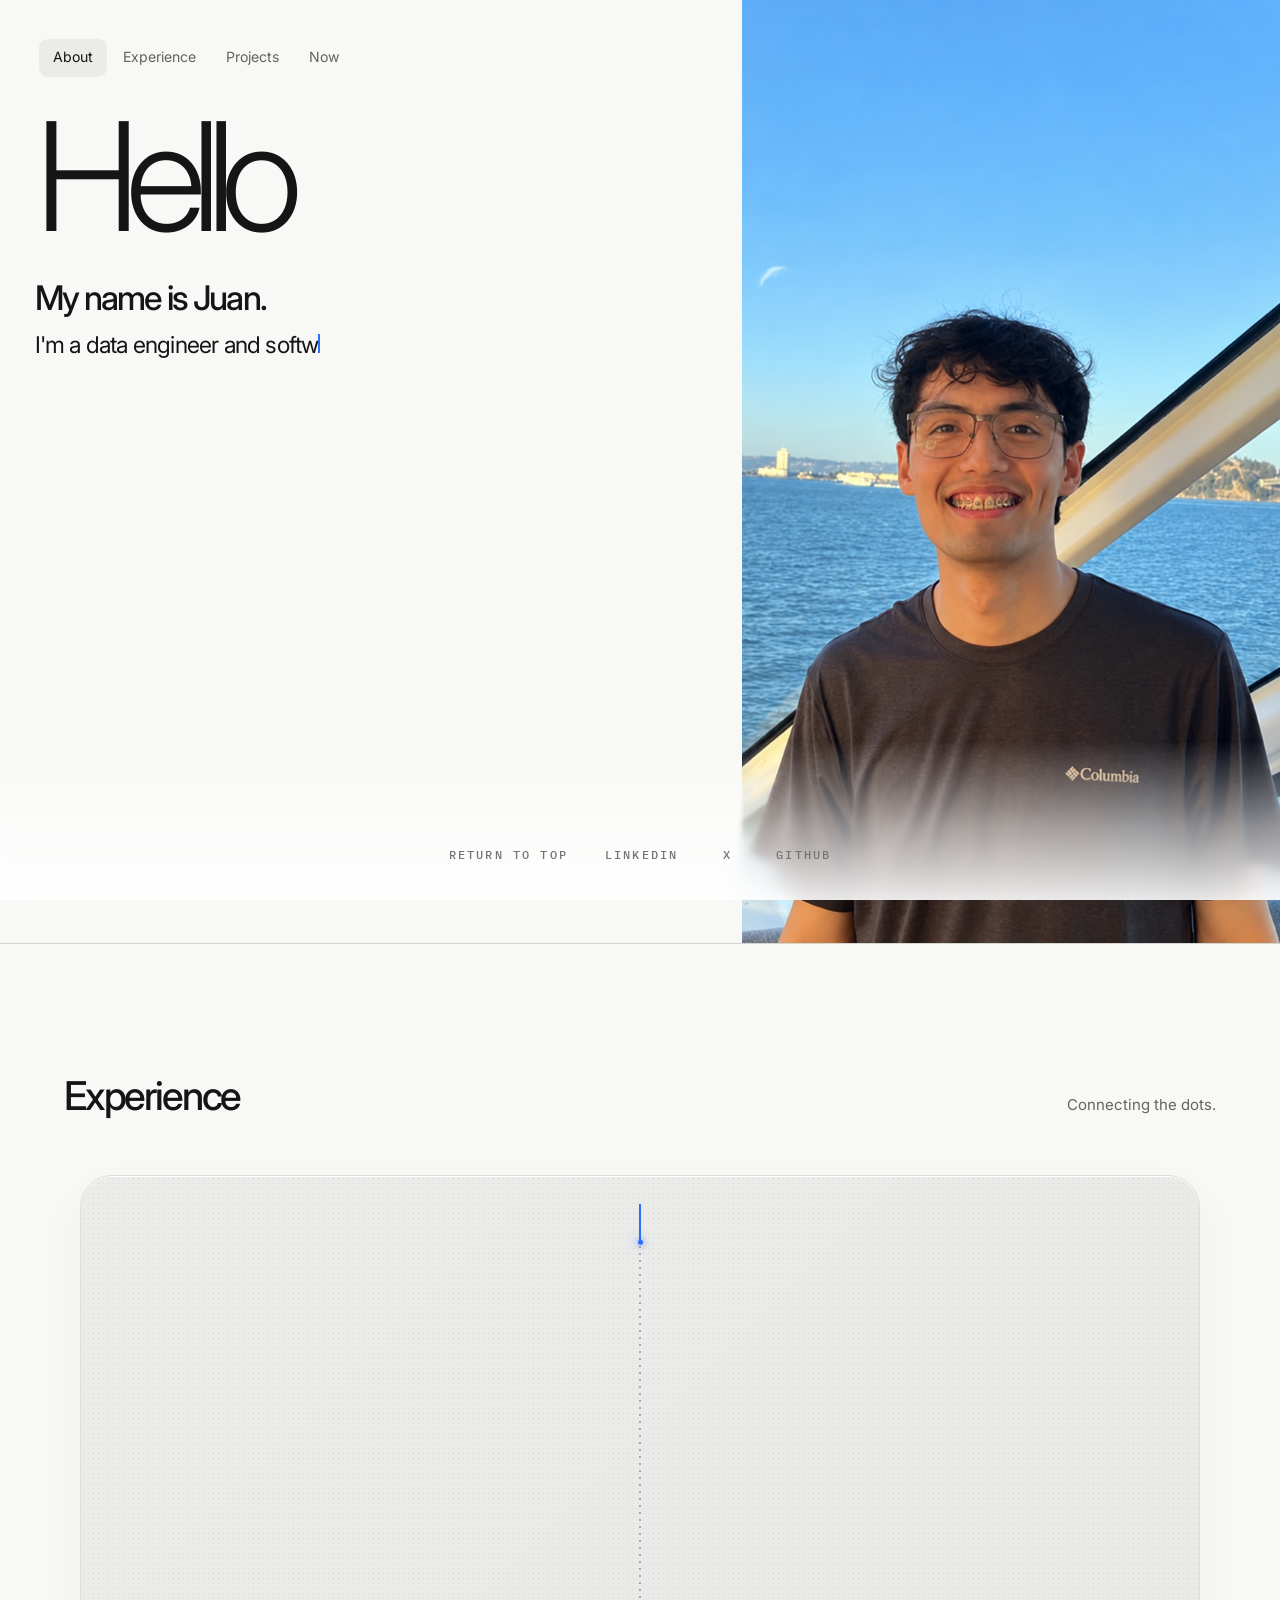
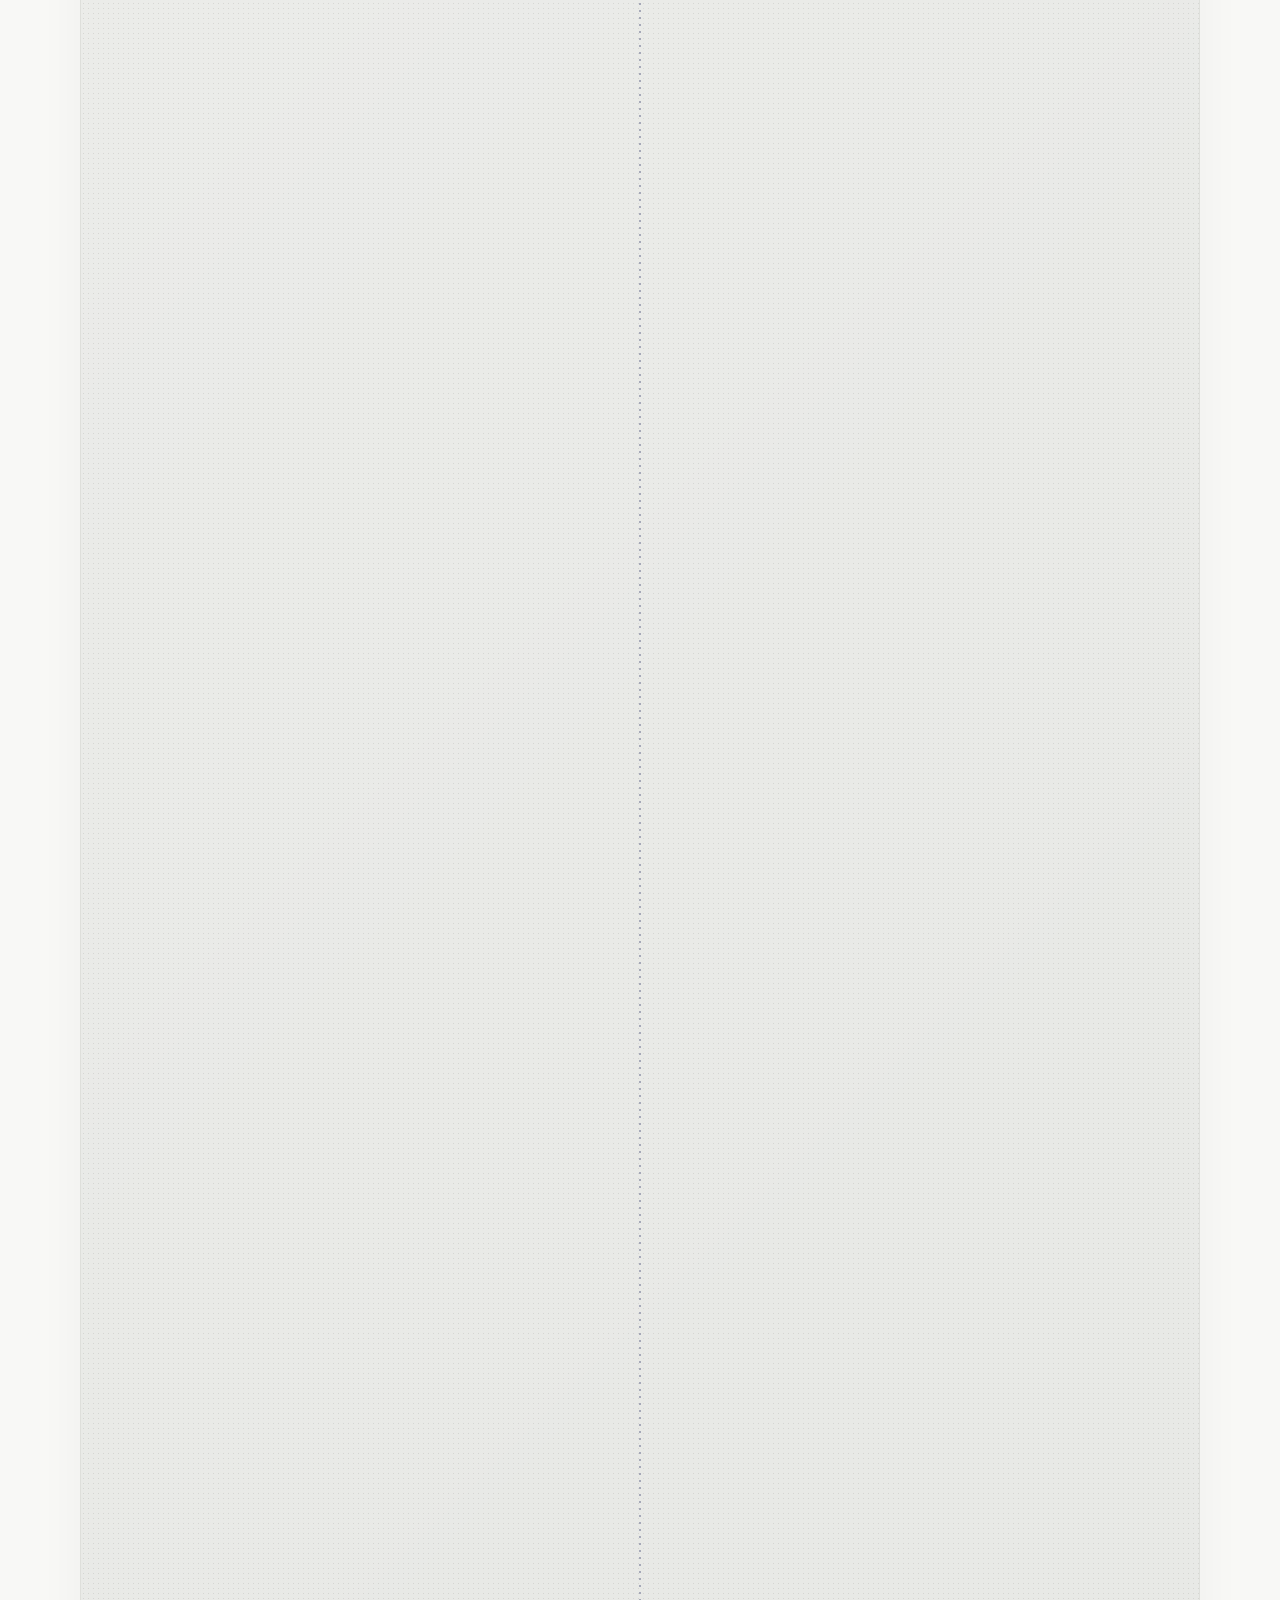
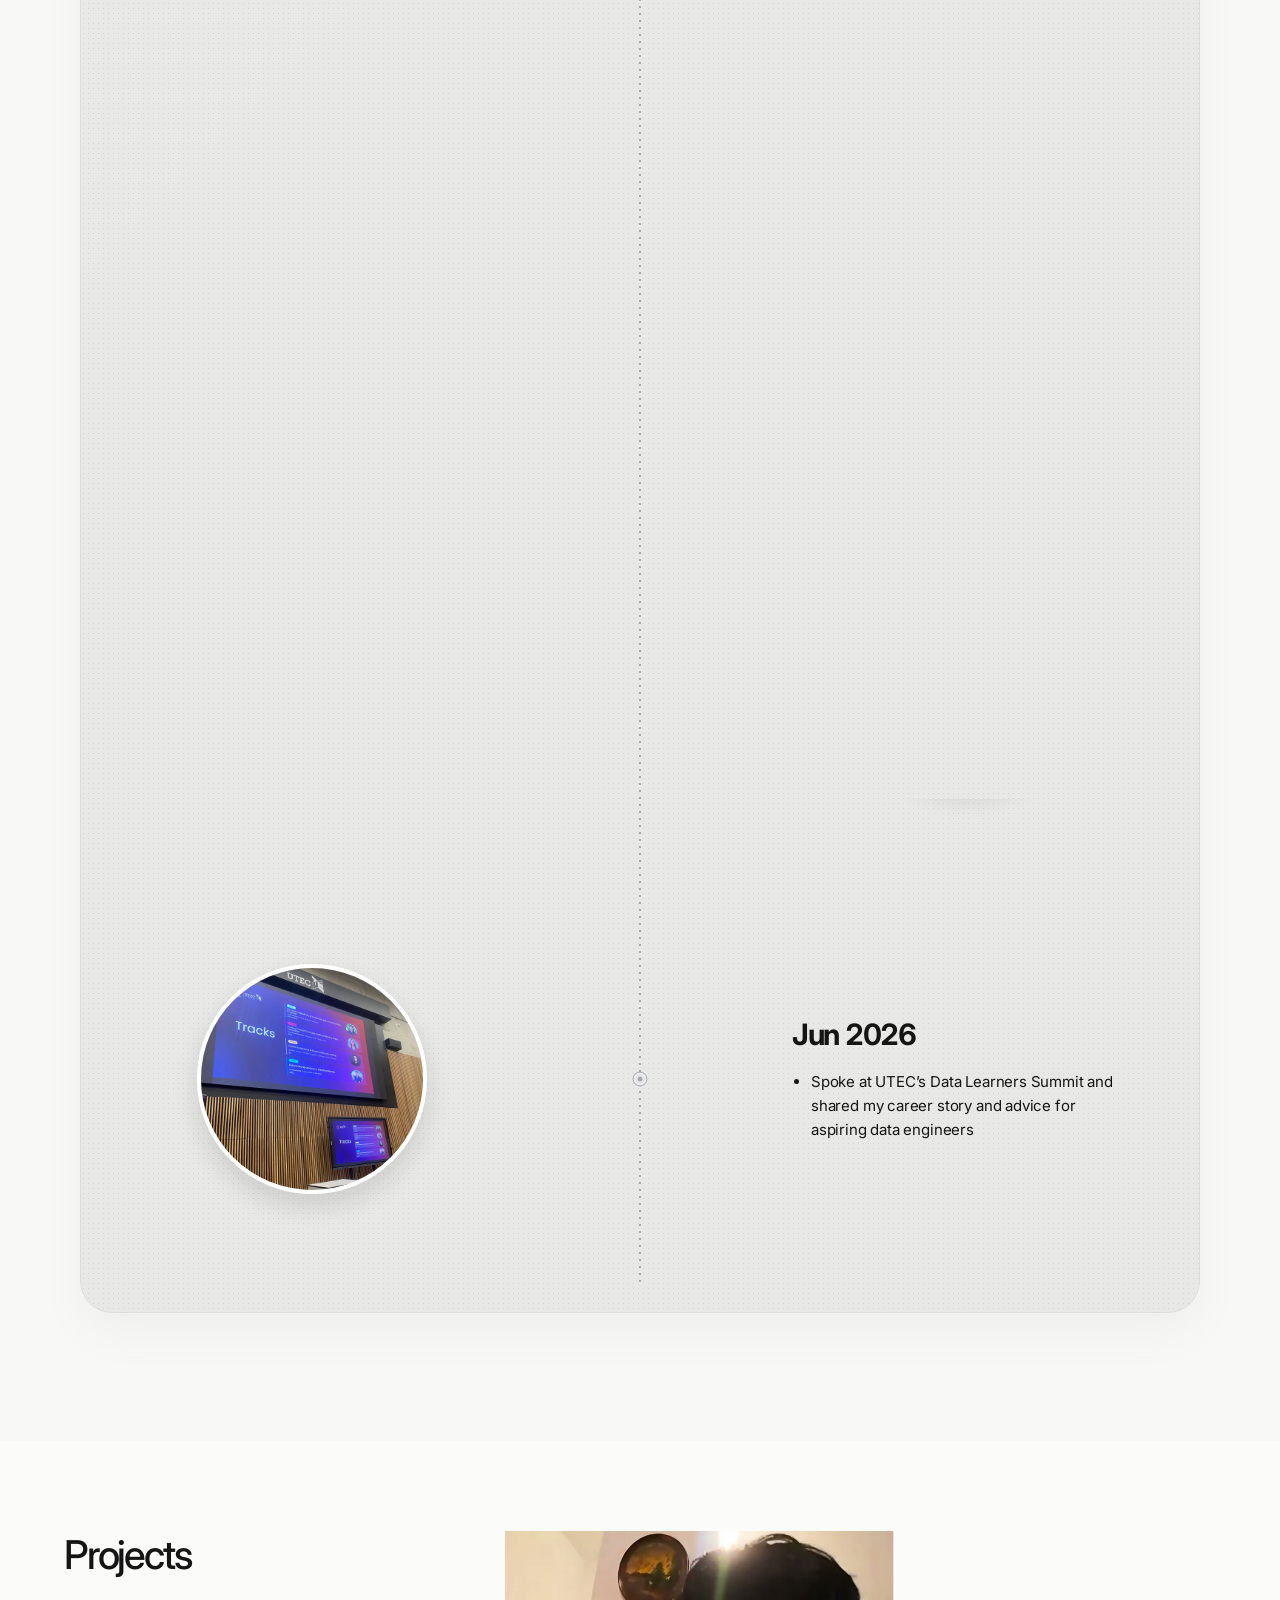
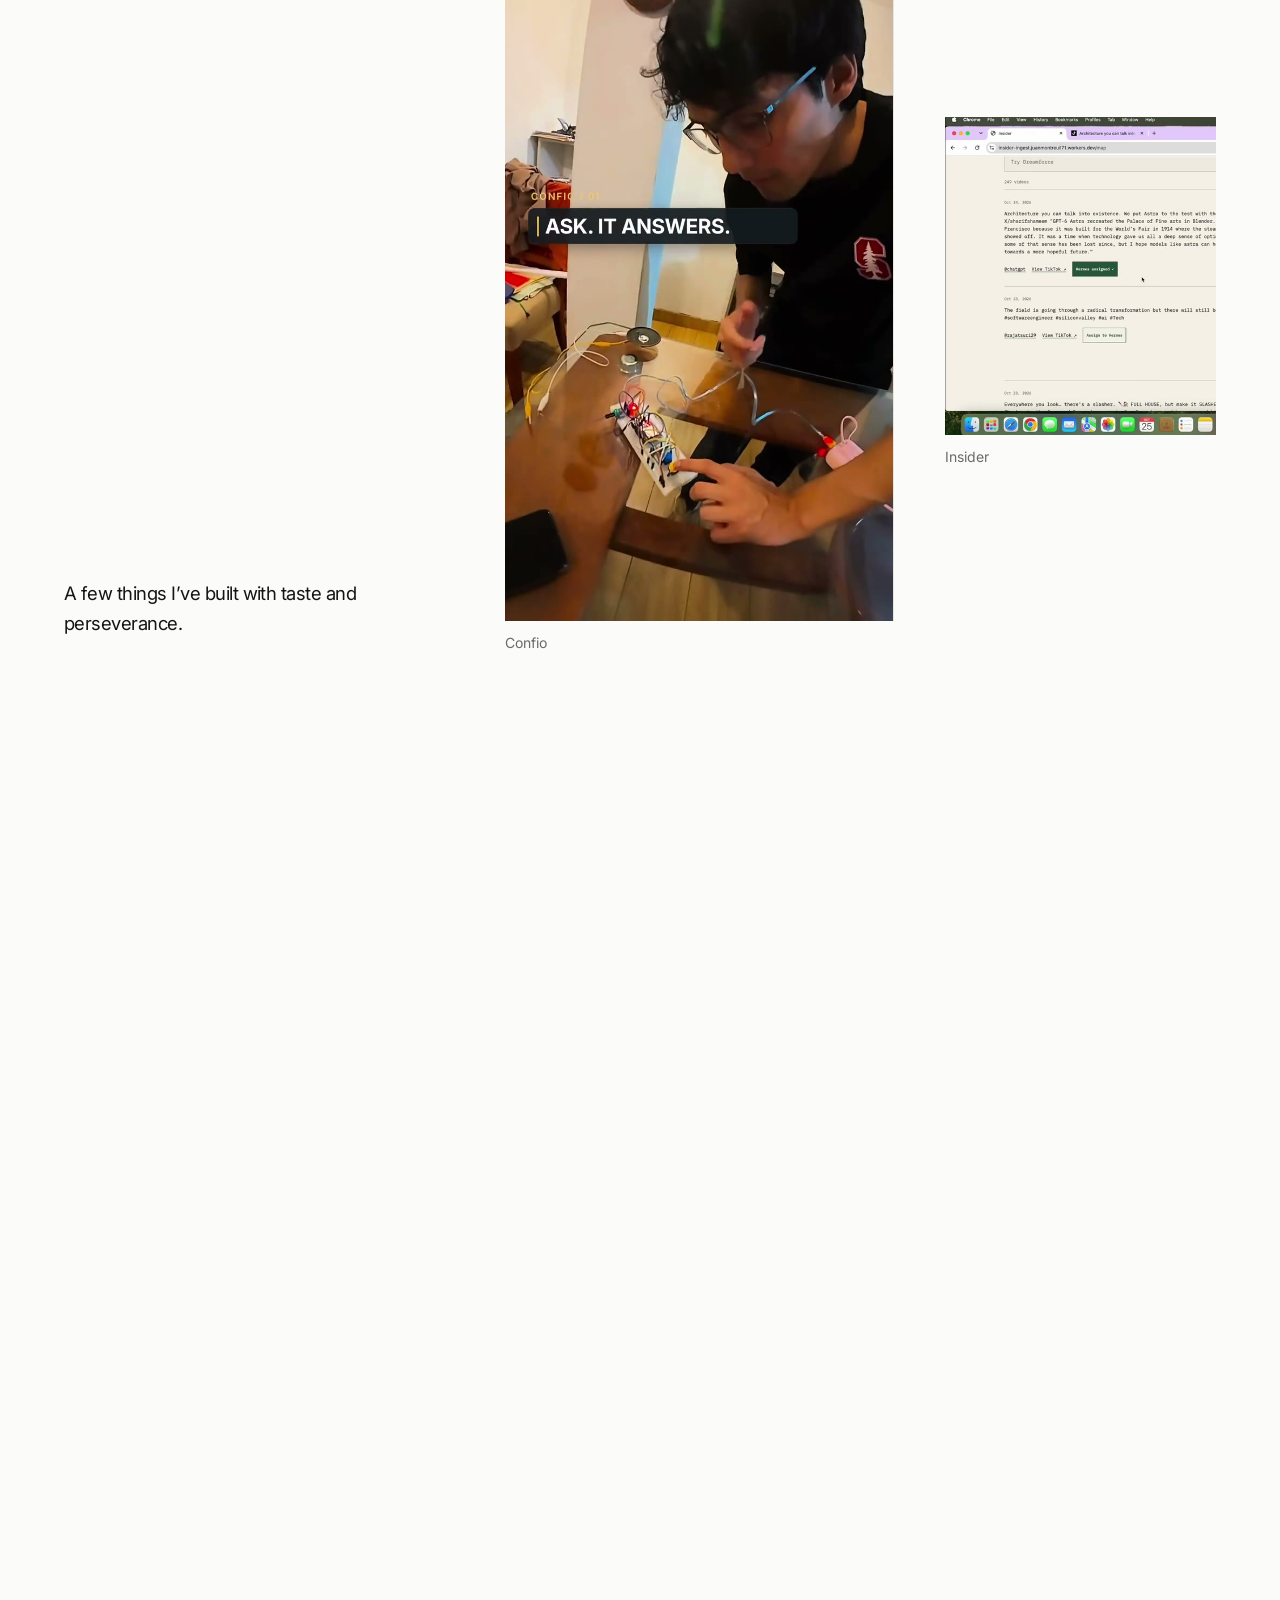
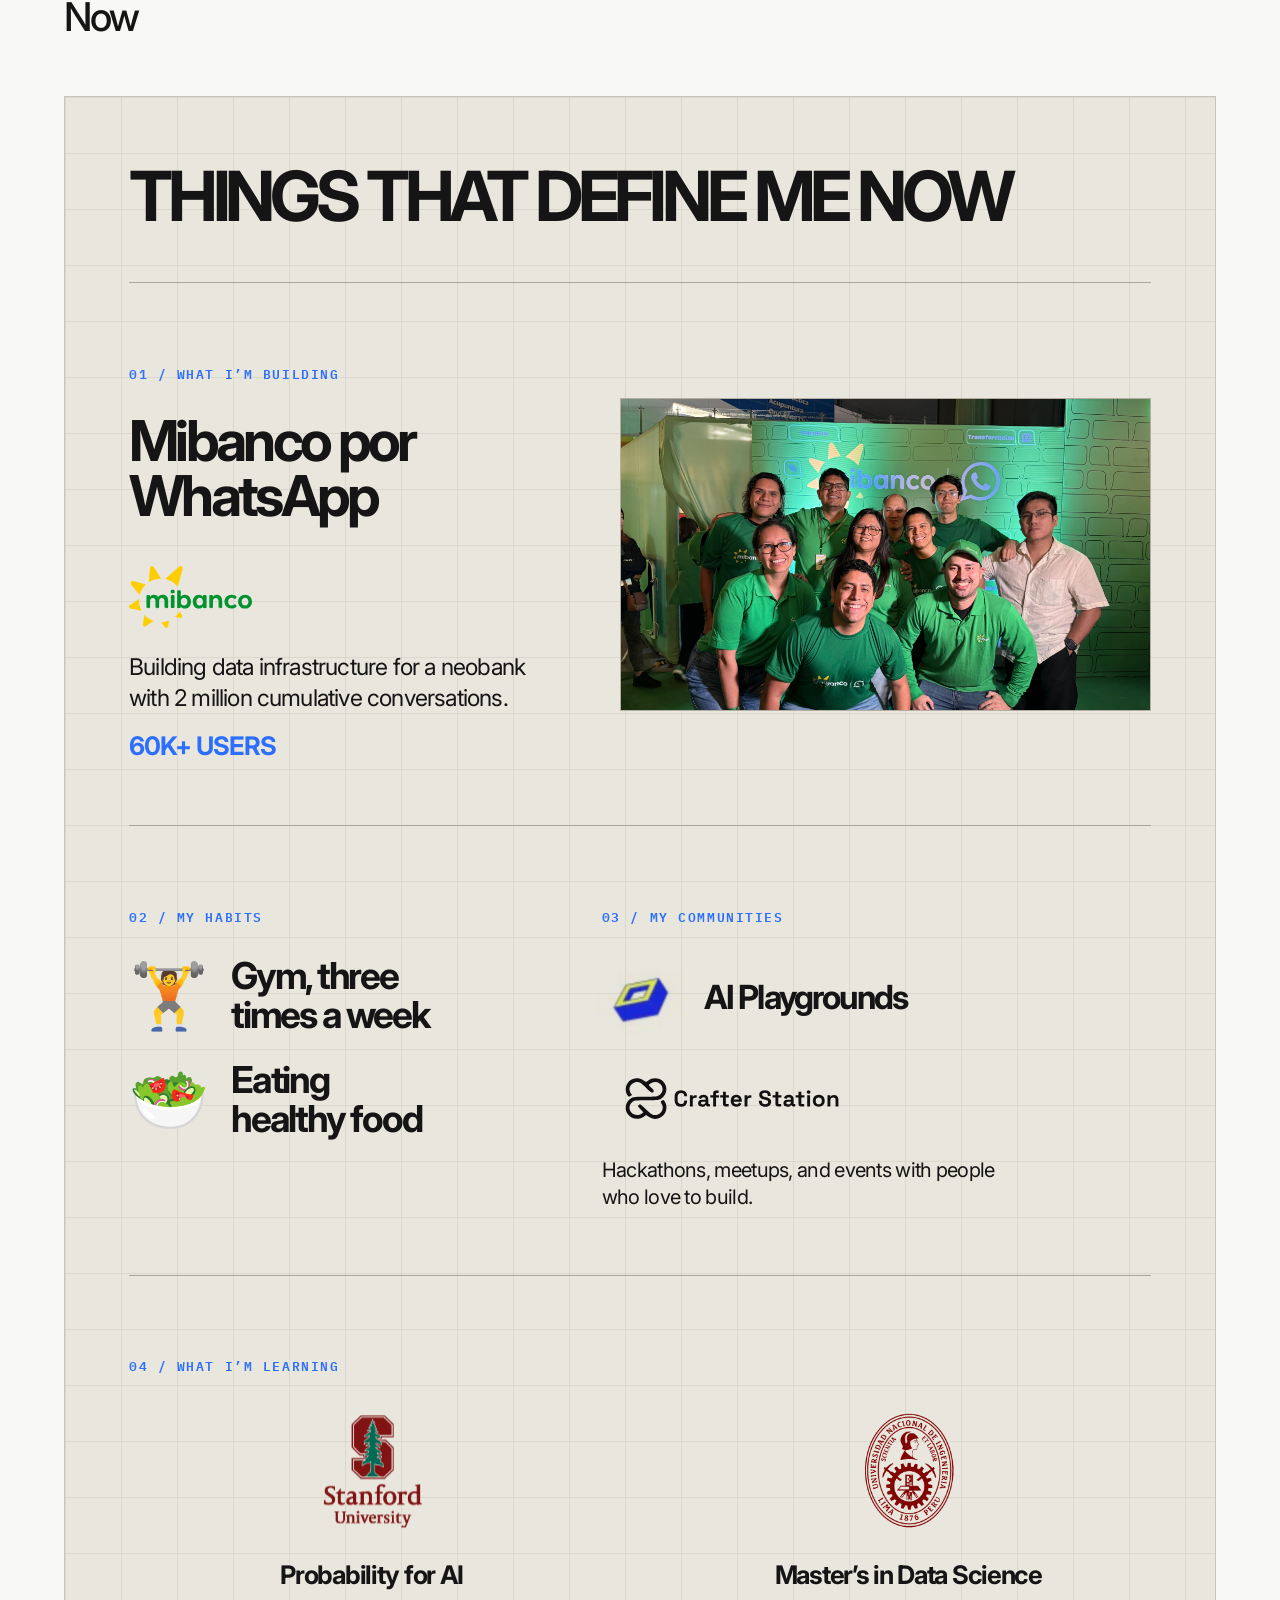
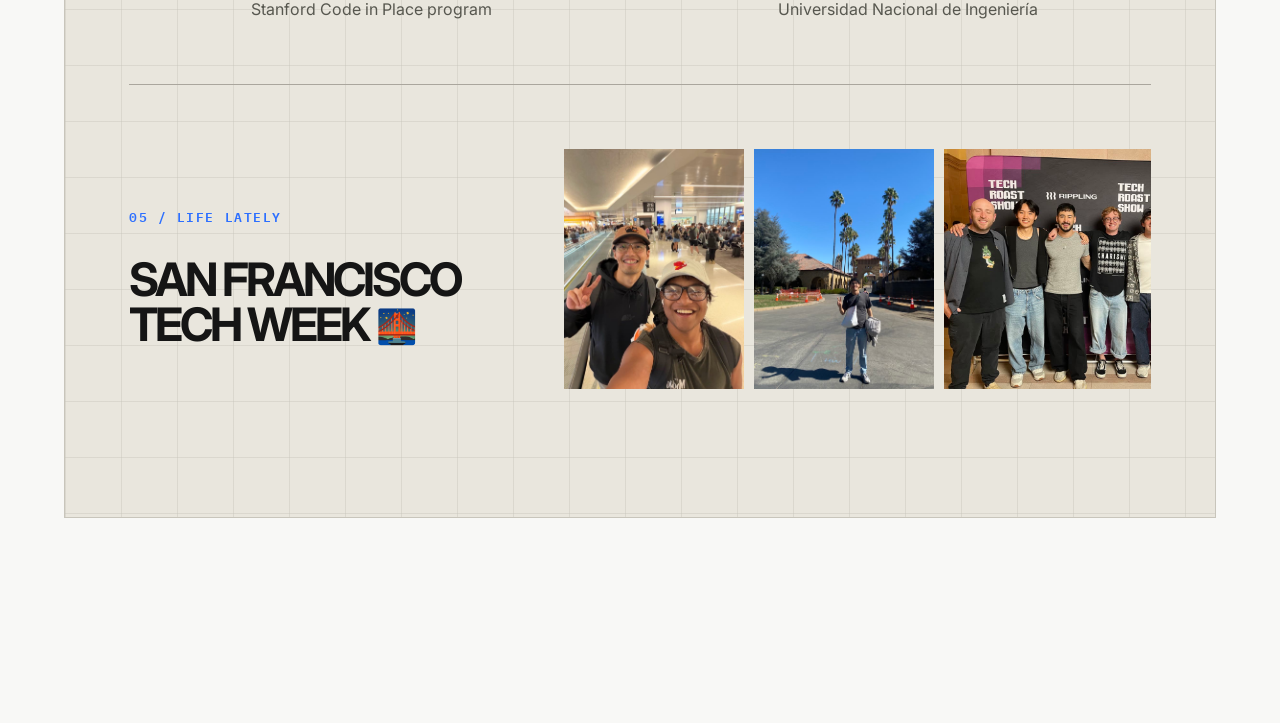
==== commit e518f356: "Add Confio project and refine portfolio navigation" ====
--- a/index.html
+++ b/index.html
@@ -10,8 +10,8 @@
   <link rel="preconnect" href="https://fonts.googleapis.com">
   <link rel="preconnect" href="https://fonts.gstatic.com" crossorigin>
   <link href="https://fonts.googleapis.com/css2?family=Caveat:wght@600&family=IBM+Plex+Mono:wght@400;500;600&family=Inter:wght@300;400;500;600;700&display=swap" rel="stylesheet">
-  <link rel="stylesheet" href="styles.css?v=terminal-8">
-  <script src="app.js?v=terminal-8" defer></script>
+  <link rel="stylesheet" href="styles.css?v=ceea305aeb92">
+  <script src="app.js?v=366c29a6dea8" defer></script>
 </head>
 <body>
   <a class="skip-link" href="#experience">Skip to content</a>
@@ -83,12 +83,13 @@
     </section>
     <section class="projects" id="projects" aria-labelledby="projects-title">
       <div class="projects__sticky">
-        <div class="projects__intro"><h2 id="projects-title">Projects</h2><p>A few things I’ve shipped, built with taste, a little sweetness, and coffee&nbsp;☕.</p></div>
+        <div class="projects__intro"><h2 id="projects-title">Projects</h2><p>A few things I’ve built with taste and perseverance.</p></div>
         <div class="projects__viewport" aria-label="Selected projects, revealed as you scroll"><div class="projects__track">
-          <article class="project project--insider"><button class="project__image" type="button" aria-label="Read about Insider" aria-pressed="false"><video autoplay muted loop playsinline preload="metadata" poster="assets/project-insider-demo-poster.jpg?v=3" aria-hidden="true"><source src="assets/project-insider-demo.mp4?v=3" type="video/mp4"></video><span class="project__overlay"><span class="project__number">01</span><span>Insider turns short videos about San Francisco into private context for Hermes Agent. Assign a video and the agent securely reads its transcript through MCP, sends a summary, and marks it viewed.</span><small>Cloudflare Workers · ScrapeCreators · Google Maps · Hermes Agent</small></span></button><p class="project__caption">Insider</p></article>
-          <article class="project project--first"><button class="project__image" type="button" aria-label="Read about the Spotify Display" aria-pressed="false"><video autoplay muted loop playsinline preload="metadata" poster="assets/project-esp32-display.jpg" aria-hidden="true"><source src="assets/project-hardware-demo.mp4" type="video/mp4"></video><span class="project__overlay"><span class="project__number">02</span><span>An ESP32 display uses the Spotify Web API to show album artwork, song, artist, and playback progress in real time. A physical button controls play and pause on the active device.</span><small>ESP32 · Spotify API · C++ · PlatformIO</small></span></button><p class="project__caption">Spotify Display</p></article>
-          <article class="project project--second"><button class="project__image" type="button" aria-label="Read about the Active Satellite Guide" aria-pressed="false"><video autoplay muted loop playsinline preload="metadata" poster="assets/project-openspace-demo-poster.jpg" aria-hidden="true"><source src="assets/project-openspace-demo.mp4" type="video/mp4"></video><span class="project__overlay"><span class="project__number">03</span><span>An interactive guide to more than 16,000 active satellites, combining orbital data and mission details. Search a satellite and explore its estimated position and ground track.</span><small>Next.js · MapLibre · Supabase</small></span></button><p class="project__caption">Active Satellite Guide</p></article>
-          <article class="project project--third"><button class="project__image" type="button" aria-label="Read about the SF Tech Week Vlog" aria-pressed="false"><video autoplay muted loop playsinline preload="metadata" poster="assets/project-sf-tech-week-vlog-poster.jpg" aria-hidden="true"><source src="assets/project-sf-tech-week-vlog.mp4" type="video/mp4"></video><span class="project__overlay"><span class="project__number">04</span><span>I directed Vizard Agent with prompts for the edits I wanted, then let it cut and assemble my SF Tech Week vlog.</span><small>Vizard Agent · DJI Action 4</small></span></button><p class="project__caption">SF Tech Week Vlog</p></article>
+          <article class="project project--first project--confio"><button class="project__image" type="button" aria-label="Read about Confio"><video autoplay muted loop playsinline preload="metadata" poster="assets/project-confio-demo-poster.jpg" aria-hidden="true"><source src="assets/project-confio-demo.mp4" type="video/mp4"></video><span class="project__overlay"><span class="project__number">01</span><span>A personal AI companion for older adults, built with ESP32 and Meta models. A push-to-talk interface lets users search the web, call family, send SMS, and take, enhance, and share photos through voice.</span><small>ESP32 · Meta Muse · Telnyx · Cartesia</small></span></button><p class="project__caption">Confio</p></article>
+          <article class="project project--insider"><button class="project__image" type="button" aria-label="Read about Insider"><video autoplay muted loop playsinline preload="metadata" poster="assets/project-insider-demo-poster.jpg?v=3" aria-hidden="true"><source src="assets/project-insider-demo.mp4?v=3" type="video/mp4"></video><span class="project__overlay"><span class="project__number">02</span><span>Insider turns short videos about San Francisco into private context for Hermes Agent. Assign a video and the agent securely reads its transcript through MCP, sends a summary, and marks it viewed.</span><small>Cloudflare Workers · ScrapeCreators · Google Maps · Hermes Agent</small></span></button><p class="project__caption">Insider</p></article>
+          <article class="project project--first"><button class="project__image" type="button" aria-label="Read about the Spotify Display"><video autoplay muted loop playsinline preload="metadata" poster="assets/project-esp32-display.jpg" aria-hidden="true"><source src="assets/project-hardware-demo.mp4" type="video/mp4"></video><span class="project__overlay"><span class="project__number">03</span><span>An ESP32 display uses the Spotify Web API to show album artwork, song, artist, and playback progress in real time. A physical button controls play and pause on the active device.</span><small>ESP32 · Spotify API · C++ · PlatformIO</small></span></button><p class="project__caption">Spotify Display</p></article>
+          <article class="project project--second"><button class="project__image" type="button" aria-label="Read about the Active Satellite Guide"><video autoplay muted loop playsinline preload="metadata" poster="assets/project-openspace-demo-poster.jpg" aria-hidden="true"><source src="assets/project-openspace-demo.mp4" type="video/mp4"></video><span class="project__overlay"><span class="project__number">04</span><span>An interactive guide to more than 16,000 active satellites, combining orbital data and mission details. Search a satellite and explore its estimated position and ground track.</span><small>Next.js · MapLibre · Supabase</small></span></button><p class="project__caption">Active Satellite Guide</p></article>
+          <article class="project project--third"><button class="project__image" type="button" aria-label="Read about the SF Tech Week Vlog"><video autoplay muted loop playsinline preload="metadata" poster="assets/project-sf-tech-week-vlog-poster.jpg" aria-hidden="true"><source src="assets/project-sf-tech-week-vlog.mp4" type="video/mp4"></video><span class="project__overlay"><span class="project__number">05</span><span>I directed Vizard Agent with prompts for the edits I wanted, then let it cut and assemble my SF Tech Week vlog.</span><small>Vizard Agent · DJI Action 4</small></span></button><p class="project__caption">SF Tech Week Vlog</p></article>
         </div></div>
       </div>
     </section>
@@ -130,11 +131,6 @@
         <section class="now-editorial__learning now-editorial__chapter" aria-labelledby="now-learning-title">
           <h4 class="now-editorial__chapter-label" id="now-learning-title">04 / What I’m Learning</h4>
           <div class="now-editorial__learning-grid">
-            <div class="now-editorial__learning-item">
-              <div class="now-editorial__learning-logos"><img src="assets/aws-logo.png" width="1254" height="750" alt="AWS logo" loading="lazy" decoding="async"><img src="assets/udacity-logo.svg" width="144" height="40" alt="Udacity logo" loading="lazy" decoding="async"></div>
-              <p class="now-editorial__learning-title">Agentic engineering</p>
-              <p>AWS Nanodegree at Udacity</p>
-            </div>
             <div class="now-editorial__learning-item">
               <div class="now-editorial__learning-logos"><img class="now-editorial__stanford-logo" src="assets/stanford-university-logo.jpg" width="3000" height="1687" alt="Stanford University logo" loading="lazy" decoding="async"></div>
               <p class="now-editorial__learning-title">Probability for AI</p>
--- a/styles.css
+++ b/styles.css
@@ -2,7 +2,7 @@
 *{box-sizing:border-box}html{scroll-behavior:smooth}body{margin:0;min-width:320px}button,a{touch-action:manipulation}a{color:inherit;text-decoration:none}a:hover{text-decoration:underline;text-underline-offset:3px}a:focus-visible,button:focus-visible{outline:3px solid var(--blue);outline-offset:4px}img{display:block;max-width:100%}h1,h2,h3,p,figure{margin:0}h2{font-size:clamp(2rem,3.1vw,3.4rem);font-weight:500;letter-spacing:-.055em}section,footer{scroll-margin-top:1rem}.skip-link{position:fixed;z-index:100;top:-100px;left:16px;padding:12px 18px;background:#fff}.skip-link:focus{top:16px}.section-pad{padding:clamp(80px,10vw,160px) clamp(22px,5vw,90px)}
 .hero{min-height:100svh;display:grid;grid-template-columns:58% 42%;border-bottom:1px solid var(--line);overflow:hidden}.hero__content{min-height:100svh;display:flex;flex-direction:column;justify-content:space-between;padding:clamp(22px,2.7vw,44px);background:var(--paper)}.hero__first,.hero__last{font-size:clamp(6rem,13.2vw,15rem);font-weight:700;line-height:.8;letter-spacing:-.09em;white-space:nowrap}.hero__first{margin-left:-.055em}.hero__last{font-size:clamp(4.25rem,8vw,10rem);letter-spacing:-.085em;margin-left:-.045em}.hero__middle{display:grid;grid-template-columns:minmax(130px,35%) minmax(0,1fr);align-items:start;gap:clamp(18px,3vw,54px);padding:3rem 0}.hero__nav{display:flex;flex-direction:column;align-items:flex-start;gap:5px;font-size:clamp(14px,1.2vw,20px);line-height:1.35}.hero__intro{max-width:440px;font-size:clamp(16px,1.3vw,21px);line-height:1.58;letter-spacing:-.03em;text-wrap:pretty}.hero__eyebrow{font-family:'IBM Plex Mono',monospace;font-size:12px;letter-spacing:.06em;text-transform:uppercase;margin:0 0 16px}.hero__portrait{position:relative;overflow:hidden}.hero__portrait img{width:100%;height:100%;object-fit:cover;object-position:center center}
 .section-heading{display:flex;align-items:baseline;justify-content:space-between;gap:28px;margin:0 auto 55px;max-width:1440px}.section-heading p{max-width:380px;color:var(--muted);line-height:1.55;font-size:15px}.experience{background:var(--paper)}.timeline{position:relative;max-width:1120px;margin:auto;padding:28px 55px;background-color:#e8e9e6;background-image:radial-gradient(#aeb0aa55 .5px,transparent .6px),linear-gradient(135deg,#ffffff28,transparent 60%);background-size:5px 5px,100% 100%;border:1px solid #dedfdb;border-radius:32px;box-shadow:0 20px 50px #1d211d0a,inset 0 1px 0 #fff}.timeline__line{position:absolute;z-index:0;width:280px;height:calc(100% - 56px);top:28px;left:calc(50% - 140px);overflow:visible;pointer-events:none}.timeline-item{position:relative;z-index:1;min-height:410px;display:grid;grid-template-columns:minmax(0,1fr) 280px minmax(0,1fr);align-items:center;gap:12px}.timeline-item__copy{grid-column:1;max-width:340px;padding:18px 0}.timeline-item__date{font-size:clamp(24px,2.3vw,35px);font-weight:700;letter-spacing:-.05em;font-variant-numeric:tabular-nums}.timeline-item ul{margin:0;padding-left:19px;font-size:15px;line-height:1.6;letter-spacing:-.012em}.timeline-item li+li{margin-top:4px}.timeline-item__photo{grid-column:3;position:relative;width:clamp(190px,18vw,245px);aspect-ratio:1;margin:auto}.timeline-item__photo img{height:100%;width:100%;object-fit:cover;border-radius:50%;border:4px solid #fff;box-shadow:0 12px 24px #16161621}.timeline-item__photo--logo img{object-fit:contain;padding:21px;background:#f9f9f8}.timeline-item:nth-of-type(even) .timeline-item__copy{grid-column:3;grid-row:1}.timeline-item:nth-of-type(even) .timeline-item__photo{grid-column:1;grid-row:1}
-.projects{--travel:1200px;position:relative;height:calc(100svh + var(--travel));background:#fbfbfa}.projects__sticky{height:100svh;position:sticky;top:0;display:grid;grid-template-columns:35% 65%;align-items:center;overflow:hidden;padding:clamp(28px,5vw,88px)}.projects__intro{align-self:stretch;display:flex;flex-direction:column;justify-content:space-between;padding:clamp(16px,2vw,34px) 24px clamp(16px,3vw,52px) 0}.projects__intro h2{margin-bottom:auto}.projects__intro>p{max-width:360px;font-size:clamp(17px,1.45vw,22px);line-height:1.65;letter-spacing:-.028em}.projects__hint span{font-size:22px;margin-left:10px}.projects__viewport{height:100%;min-width:0;overflow:hidden;display:flex;align-items:center}.projects__track{display:flex;align-items:center;gap:clamp(80px,10vw,190px);width:max-content;will-change:transform;padding:0 10vw 0 7vw}.project{flex:none;width:clamp(390px,39vw,570px)}.project--first{transform:translateY(-10vh)}.project--second{transform:translateY(10vh)}.project__image{position:relative;display:block;width:100%;height:clamp(330px,52vh,540px);border:0;padding:0;overflow:hidden;background:#e5e4e1;text-align:left;cursor:pointer}.project--first .project__image{width:70%;margin-left:auto}.project__image>:is(img,video){width:100%;height:100%;object-fit:cover;transition:transform 400ms cubic-bezier(.645,.045,.355,1),opacity 200ms ease}.project__overlay{position:absolute;inset:0;display:flex;flex-direction:column;justify-content:center;gap:19px;padding:clamp(24px,3vw,48px);background:#090909;color:#fff;opacity:0;transition:opacity 180ms ease}.project__overlay strong{font-size:clamp(26px,2.6vw,42px);font-weight:500;line-height:1.1;letter-spacing:-.05em}.project__overlay>span:not(.project__number){font-size:15px;line-height:1.55;max-width:440px}.project__overlay small,.project__number{font:500 11px/1.5 'IBM Plex Mono',monospace;letter-spacing:.04em}.project__number{position:absolute;top:28px}.project__overlay small{position:absolute;bottom:26px;color:#c3c3c3}.project__image:is(:hover,:focus-visible,.is-active) .project__overlay{opacity:1}.project__image:is(:hover,:focus-visible,.is-active)>:is(img,video){transform:scale(1.025)}.project__caption{color:#6b6b65;margin:13px 0 0;font-size:14px}
+.projects{--travel:1200px;position:relative;height:calc(100svh + var(--travel));background:#fbfbfa}.projects__sticky{height:100svh;position:sticky;top:0;display:grid;grid-template-columns:35% 65%;align-items:center;overflow:hidden;padding:clamp(28px,5vw,88px)}.projects__intro{align-self:stretch;display:flex;flex-direction:column;justify-content:space-between;padding:clamp(16px,2vw,34px) 24px clamp(16px,3vw,52px) 0}.projects__intro h2{margin-bottom:auto}.projects__intro>p{max-width:360px;font-size:clamp(17px,1.45vw,22px);line-height:1.65;letter-spacing:-.028em}.projects__hint span{font-size:22px;margin-left:10px}.projects__viewport{height:100%;min-width:0;overflow:hidden;display:flex;align-items:center}.projects__track{display:flex;align-items:center;gap:clamp(80px,10vw,190px);width:max-content;will-change:transform;padding:0 10vw 0 7vw}.project{flex:none;width:clamp(390px,39vw,570px)}.project--first{transform:translateY(-10vh)}.project--second{transform:translateY(10vh)}.project__image{position:relative;display:block;width:100%;height:clamp(330px,52vh,540px);border:0;padding:0;overflow:hidden;background:#e5e4e1;text-align:left;cursor:pointer}.project--first .project__image{width:70%;margin-left:auto}.project__image>:is(img,video){width:100%;height:100%;object-fit:cover;transition:transform 400ms cubic-bezier(.645,.045,.355,1),opacity 200ms ease}.project__overlay{position:absolute;inset:0;display:flex;flex-direction:column;justify-content:center;gap:19px;padding:clamp(24px,3vw,48px);background:#090909;color:#fff;opacity:0;transition:opacity 180ms ease}.project__overlay strong{font-size:clamp(26px,2.6vw,42px);font-weight:500;line-height:1.1;letter-spacing:-.05em}.project__overlay>span:not(.project__number){font-size:15px;line-height:1.55;max-width:440px}.project__overlay small,.project__number{font:500 11px/1.5 'IBM Plex Mono',monospace;letter-spacing:.04em}.project__number{position:absolute;top:28px}.project__overlay small{position:absolute;bottom:26px;color:#c3c3c3}.project__image:is(:hover,:focus-visible) .project__overlay{opacity:1}.project__image:is(:hover,:focus-visible)>:is(img,video){transform:scale(1.025)}.project__caption{color:#6b6b65;margin:13px 0 0;font-size:14px}
 .now{background:var(--paper)}
 
 @media(max-width:900px){.hero{grid-template-columns:55% 45%}.hero__first{font-size:clamp(5rem,12vw,8rem)}.hero__last{font-size:clamp(3.4rem,7.4vw,6rem)}.hero__middle{display:block}.hero__nav{margin-bottom:40px}.timeline{padding:24px}.timeline-item{grid-template-columns:minmax(0,1fr) 160px minmax(0,1fr);min-height:370px}.timeline__line{width:160px;left:calc(50% - 80px)}.timeline-item__photo{width:170px}.projects__sticky{grid-template-columns:32% 68%}.projects__intro>p{font-size:16px}}
@@ -16,7 +16,7 @@
 .project .project__image{width:100%;height:auto;aspect-ratio:11/7;margin:0;background:#e5e4e1}
 .project--first .project__image,.project--third .project__image{aspect-ratio:9/16}
 .project__image>video{position:absolute;inset:0;display:block;width:100%;height:100%;object-fit:contain;object-position:center;transform:none}
-.project__image:is(:hover,:focus-visible,.is-active)>video{transform:none}
+.project__image:is(:hover,:focus-visible)>video{transform:none}
 .project__overlay>span:not(.project__number){font-size:clamp(17px,1.6vw,23px);line-height:1.5;letter-spacing:-.025em}
 @media(prefers-reduced-motion:reduce){
   .project{width:100%}
@@ -85,13 +85,13 @@
 .now-editorial__middle{display:grid;grid-template-columns:40% 60%;gap:clamp(26px,5vw,68px);min-height:370px}
 .now-editorial__habits,.now-editorial__communities{min-width:0}.now-editorial__habit{display:flex;align-items:center;gap:22px;margin:0 0 25px}.now-editorial__habit span{font-size:clamp(44px,5vw,72px);line-height:1}.now-editorial__habit p{font-size:clamp(24px,2.9vw,39px);font-weight:700;line-height:1.06;letter-spacing:-.06em;max-width:280px;text-wrap:balance}
 .now-editorial__community-logos{display:grid;gap:28px;margin-bottom:26px}.now-editorial__community{display:flex;align-items:center;gap:20px;font-size:clamp(23px,2.6vw,34px);font-weight:700;letter-spacing:-.055em}.now-editorial__community img{width:82px;height:82px;object-fit:contain;background:#fff;border:1px solid #c9c5ba;padding:3px}.now-editorial__crafter-logo{display:block;width:min(300px,100%);height:65px;object-fit:contain;object-position:left center}.now-editorial__communities .now-editorial__body{font-size:20px;max-width:430px}
-.now-editorial__learning-grid{display:grid;grid-template-columns:repeat(3,minmax(0,1fr));gap:clamp(25px,4vw,60px)}.now-editorial__learning-item{min-width:0}.now-editorial__learning-logos{height:130px;display:flex;align-items:center;gap:14px;margin-bottom:26px}.now-editorial__learning-logos img{max-width:48%;max-height:105px;width:auto;height:auto;object-fit:contain}.now-editorial__learning-logos .now-editorial__uni-logo{max-height:120px}.now-editorial__learning-logos--stanford span{display:inline-block;max-width:210px;color:#8c1515;font-size:32px;font-weight:700;line-height:1.03;letter-spacing:-.06em}.now-editorial__learning-title{font-size:clamp(20px,2vw,27px);font-weight:700;line-height:1.12;letter-spacing:-.05em;margin-bottom:8px;text-wrap:balance}.now-editorial__learning-item>p:last-child{font-size:16px;line-height:1.4;color:#57574f}
+.now-editorial__learning-grid{display:grid;grid-template-columns:repeat(2,minmax(0,1fr));gap:clamp(25px,4vw,60px)}.now-editorial__learning-item{min-width:0;text-align:center}.now-editorial__learning-logos{height:130px;display:flex;align-items:center;justify-content:center;gap:14px;margin-bottom:26px}.now-editorial__learning-logos img{max-width:48%;max-height:105px;width:auto;height:auto;object-fit:contain}.now-editorial__learning-logos .now-editorial__uni-logo{max-height:120px}.now-editorial__learning-logos--stanford span{display:inline-block;max-width:210px;color:#8c1515;font-size:32px;font-weight:700;line-height:1.03;letter-spacing:-.06em}.now-editorial__learning-title{font-size:clamp(20px,2vw,27px);font-weight:700;line-height:1.12;letter-spacing:-.05em;margin-bottom:8px;text-wrap:balance}.now-editorial__learning-item>p:last-child{font-size:16px;line-height:1.4;color:#57574f}
 .now-editorial__community img{background:transparent;border:0;padding:0;mix-blend-mode:multiply;transform:scale(1.65)}
 .now-editorial__learning-logos .now-editorial__stanford-logo{max-width:220px;max-height:105px;mix-blend-mode:multiply;transform:scale(1.45)}
 .now-editorial__lately{display:grid;grid-template-columns:minmax(0,2fr) minmax(0,3fr);gap:clamp(24px,4vw,44px);align-items:center;padding-bottom:clamp(32px,5vw,64px)}.now-editorial__lately .now-editorial__feature-title{text-transform:uppercase;font-size:clamp(36px,3.6vw,56px)}.now-editorial__tech-week{white-space:nowrap}.now-editorial__tech-week span{font-size:.72em;vertical-align:.08em}
 .life-marquee{min-width:0}.life-marquee__viewport{overflow:hidden}.life-marquee__track{display:flex;width:max-content}.life-marquee__track.is-ready{animation:life-marquee 90s linear infinite;will-change:transform}.life-marquee__group{display:flex;flex:none;gap:10px;padding-right:10px}.life-marquee__card{flex:none;width:180px;height:240px;margin:0;background:#d9ded8;overflow:hidden}.life-marquee__card--wide{width:320px}.life-marquee__card img{display:block;width:100%;height:100%;object-fit:cover}@keyframes life-marquee{to{transform:translateX(-50%)}}
 @media(max-width:900px){.now-editorial__middle{grid-template-columns:43% 57%;gap:28px}.now-editorial__building{grid-template-columns:42% 58%;gap:28px}.now-editorial__learning-grid{gap:25px}.now-editorial__learning-logos{height:100px}.now-editorial__learning-logos img{max-height:85px}}
-@media(max-width:650px){.now-editorial{padding:24px;background-size:40px 40px}.now-editorial__header h3{font-size:clamp(34px,9vw,52px)}.now-editorial__chapter{padding-block:34px}.now-editorial__chapter-label{font-size:11px;margin-bottom:22px}.now-editorial__building,.now-editorial__middle,.now-editorial__lately{grid-template-columns:1fr;gap:26px}.now-editorial__feature-title{font-size:clamp(40px,10vw,56px)}.now-editorial__mibanco-logo{margin:24px 0 16px;width:150px;height:55px}.now-editorial__body{font-size:18px}.now-editorial__team{aspect-ratio:1.2}.now-editorial__middle{min-height:0}.now-editorial__communities{border-top:1px solid #aaa69d;padding-top:30px}.now-editorial__habit{gap:16px}.now-editorial__habit span{font-size:52px}.now-editorial__habit p{font-size:29px}.now-editorial__community img{width:68px;height:68px}.now-editorial__community{font-size:25px}.now-editorial__crafter-logo{max-width:250px;height:56px}.now-editorial__communities .now-editorial__body{font-size:18px}.now-editorial__learning-grid{grid-template-columns:1fr;gap:32px}.now-editorial__learning-item{display:grid;grid-template-columns:95px minmax(0,1fr);column-gap:18px;align-items:center}.now-editorial__learning-logos{grid-row:span 2;margin:0;height:90px;display:flex;flex-direction:column;justify-content:center;gap:3px}.now-editorial__learning-logos img{max-width:90px;max-height:44px}.now-editorial__learning-logos .now-editorial__uni-logo{max-height:84px}.now-editorial__learning-logos .now-editorial__stanford-logo{max-width:90px;max-height:70px}.now-editorial__learning-title{font-size:23px;margin-bottom:4px}.now-editorial__learning-item>p:last-child{font-size:14px}.now-editorial__lately{padding-bottom:32px}.life-marquee__card{width:150px;height:200px}.life-marquee__card--wide{width:267px}}
+@media(max-width:650px){.now-editorial{padding:24px;background-size:40px 40px}.now-editorial__header h3{font-size:clamp(34px,9vw,52px)}.now-editorial__chapter{padding-block:34px}.now-editorial__chapter-label{font-size:11px;margin-bottom:22px}.now-editorial__building,.now-editorial__middle,.now-editorial__lately{grid-template-columns:1fr;gap:26px}.now-editorial__feature-title{font-size:clamp(40px,10vw,56px)}.now-editorial__mibanco-logo{margin:24px 0 16px;width:150px;height:55px}.now-editorial__body{font-size:18px}.now-editorial__team{aspect-ratio:1.2}.now-editorial__middle{min-height:0}.now-editorial__communities{border-top:1px solid #aaa69d;padding-top:30px}.now-editorial__habit{gap:16px}.now-editorial__habit span{font-size:52px}.now-editorial__habit p{font-size:29px}.now-editorial__community img{width:68px;height:68px}.now-editorial__community{font-size:25px}.now-editorial__crafter-logo{max-width:250px;height:56px}.now-editorial__communities .now-editorial__body{font-size:18px}.now-editorial__learning-grid{grid-template-columns:1fr;gap:32px}.now-editorial__learning-item{text-align:left;display:grid;grid-template-columns:95px minmax(0,1fr);column-gap:18px;align-items:center}.now-editorial__learning-logos{grid-row:span 2;margin:0;height:90px;display:flex;flex-direction:column;justify-content:center;gap:3px}.now-editorial__learning-logos img{max-width:90px;max-height:44px}.now-editorial__learning-logos .now-editorial__uni-logo{max-height:84px}.now-editorial__learning-logos .now-editorial__stanford-logo{max-width:90px;max-height:70px}.now-editorial__learning-title{font-size:23px;margin-bottom:4px}.now-editorial__learning-item>p:last-child{font-size:14px}.now-editorial__lately{padding-bottom:32px}.life-marquee__card{width:150px;height:200px}.life-marquee__card--wide{width:267px}}
 
 /* About: only the left side changes; the portrait keeps its original split. */
 .hero__content{min-width:0;justify-content:initial}
@@ -127,7 +127,7 @@
   .project--first .project__image,.project--third .project__image{width:min(100%,420px);height:auto;aspect-ratio:9/16;margin-inline:auto}
   .project--first .project__caption,.project--third .project__caption{width:min(100%,420px);margin-inline:auto}
   .project__image>:is(img,video),.project--first .project__image>:is(img,video),.project--second .project__image>:is(img,video){width:100%;height:100%;object-fit:contain;object-position:center;transform:none}
-  .project__image:is(:hover,:focus-visible,.is-active)>:is(img,video),.project--first .project__image:is(:hover,:focus-visible,.is-active)>:is(img,video),.project--second .project__image:is(:hover,:focus-visible,.is-active)>:is(img,video){transform:none}
+  .project__image:is(:hover,:focus-visible)>:is(img,video),.project--first .project__image:is(:hover,:focus-visible)>:is(img,video),.project--second .project__image:is(:hover,:focus-visible)>:is(img,video){transform:none}
 }
 
 /* A shared highlight follows the section links while they remain real anchors. */
